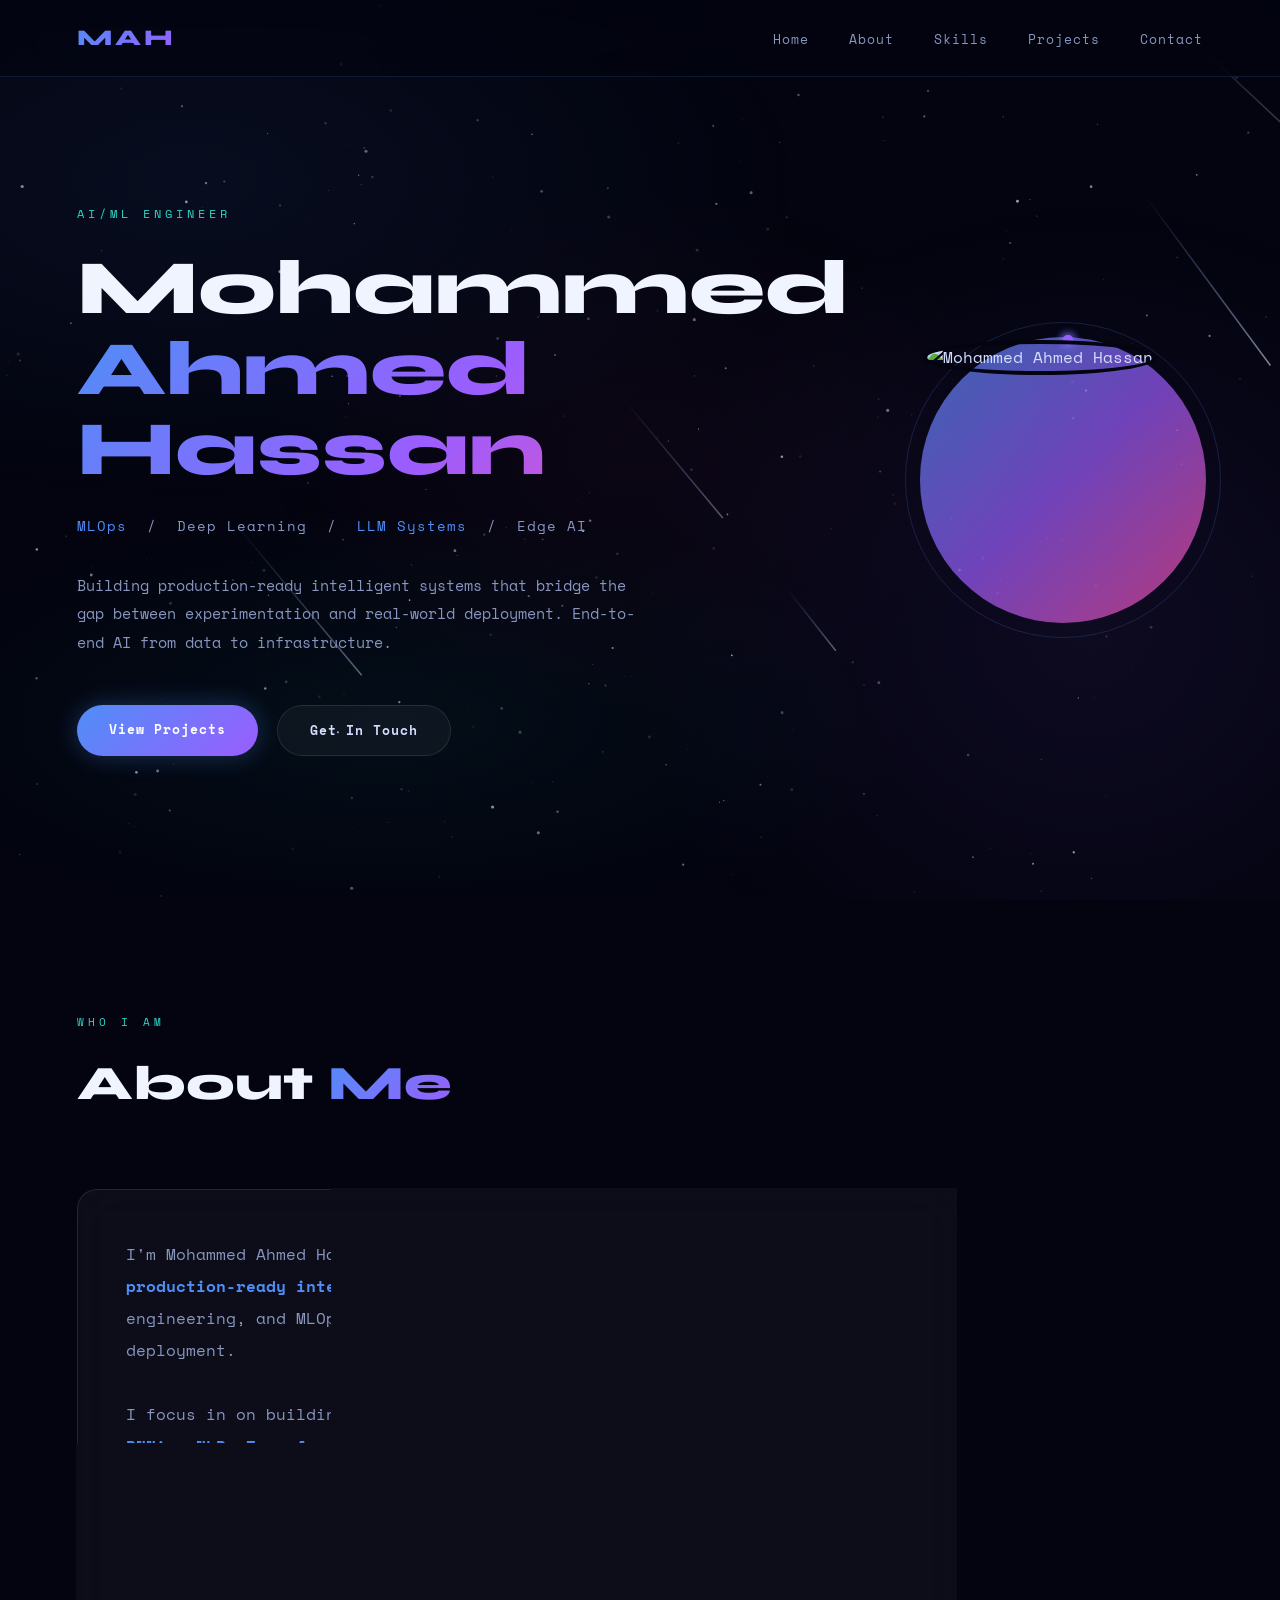
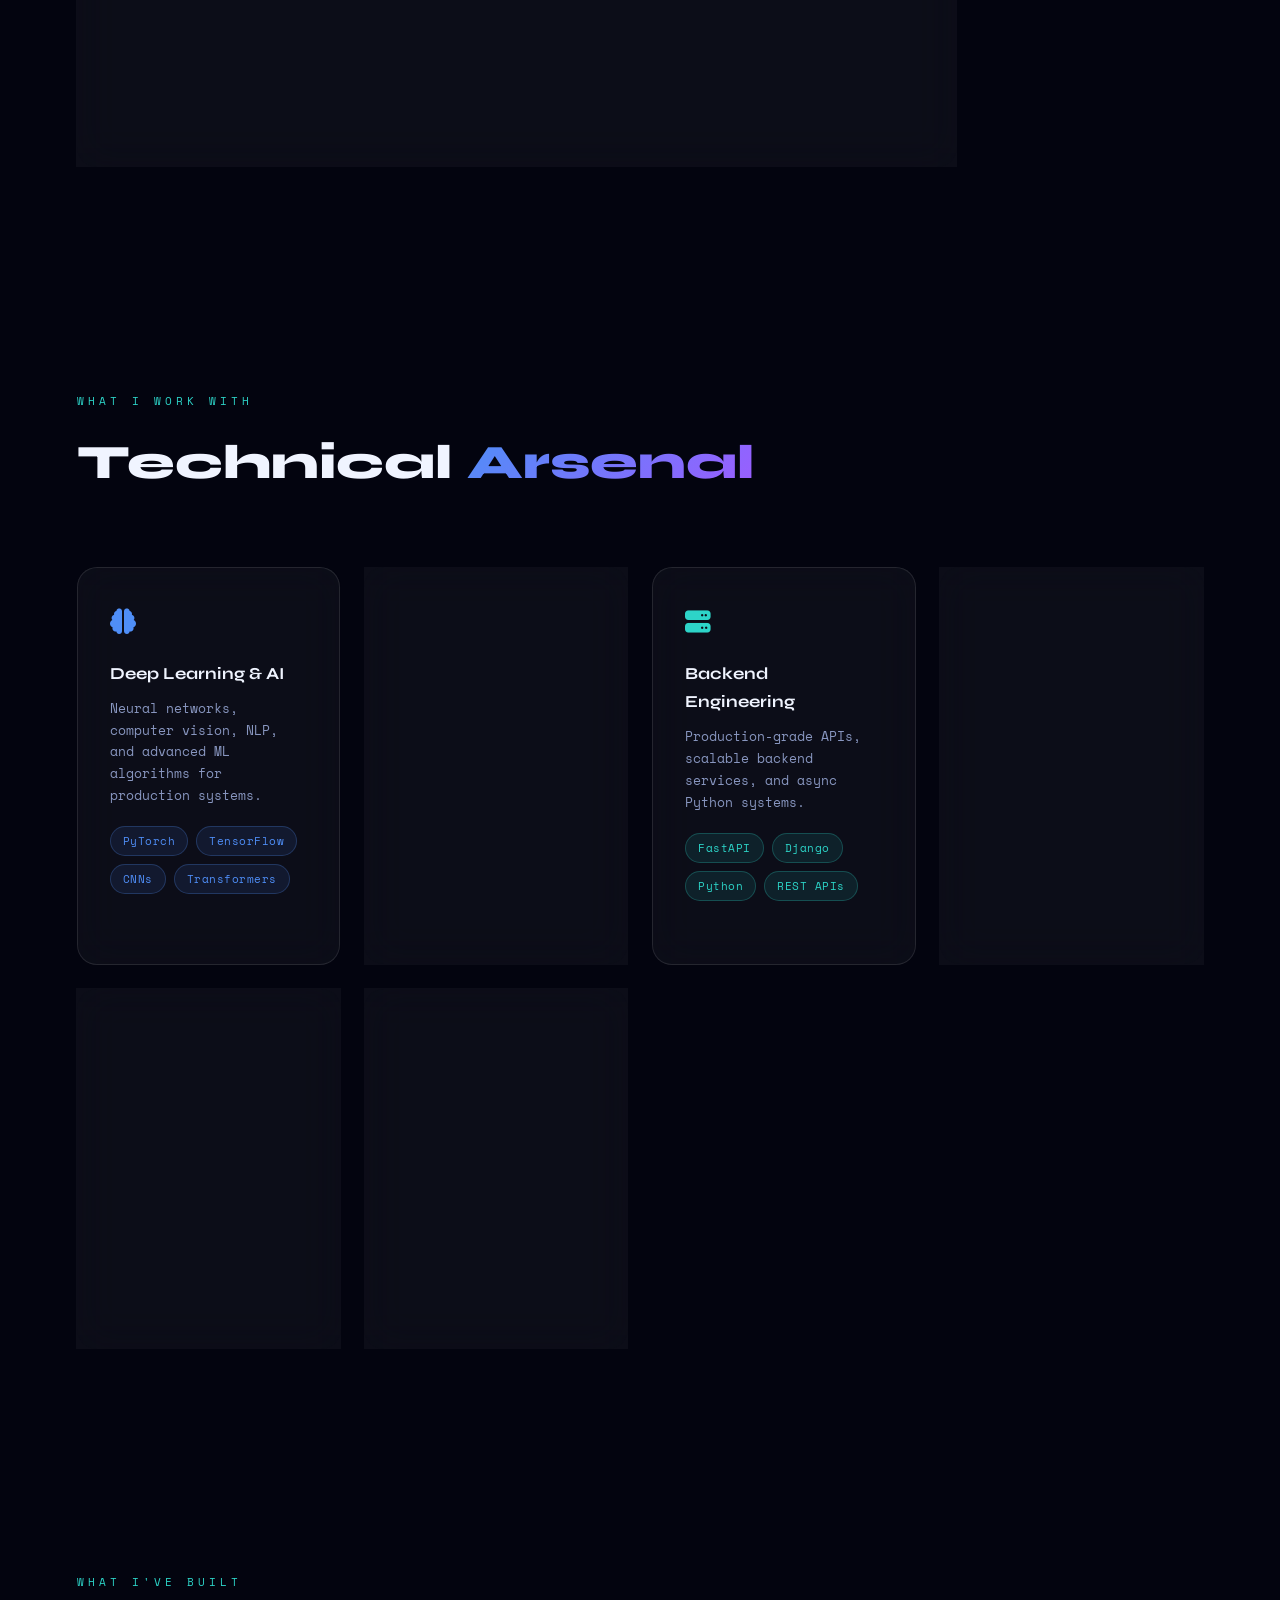
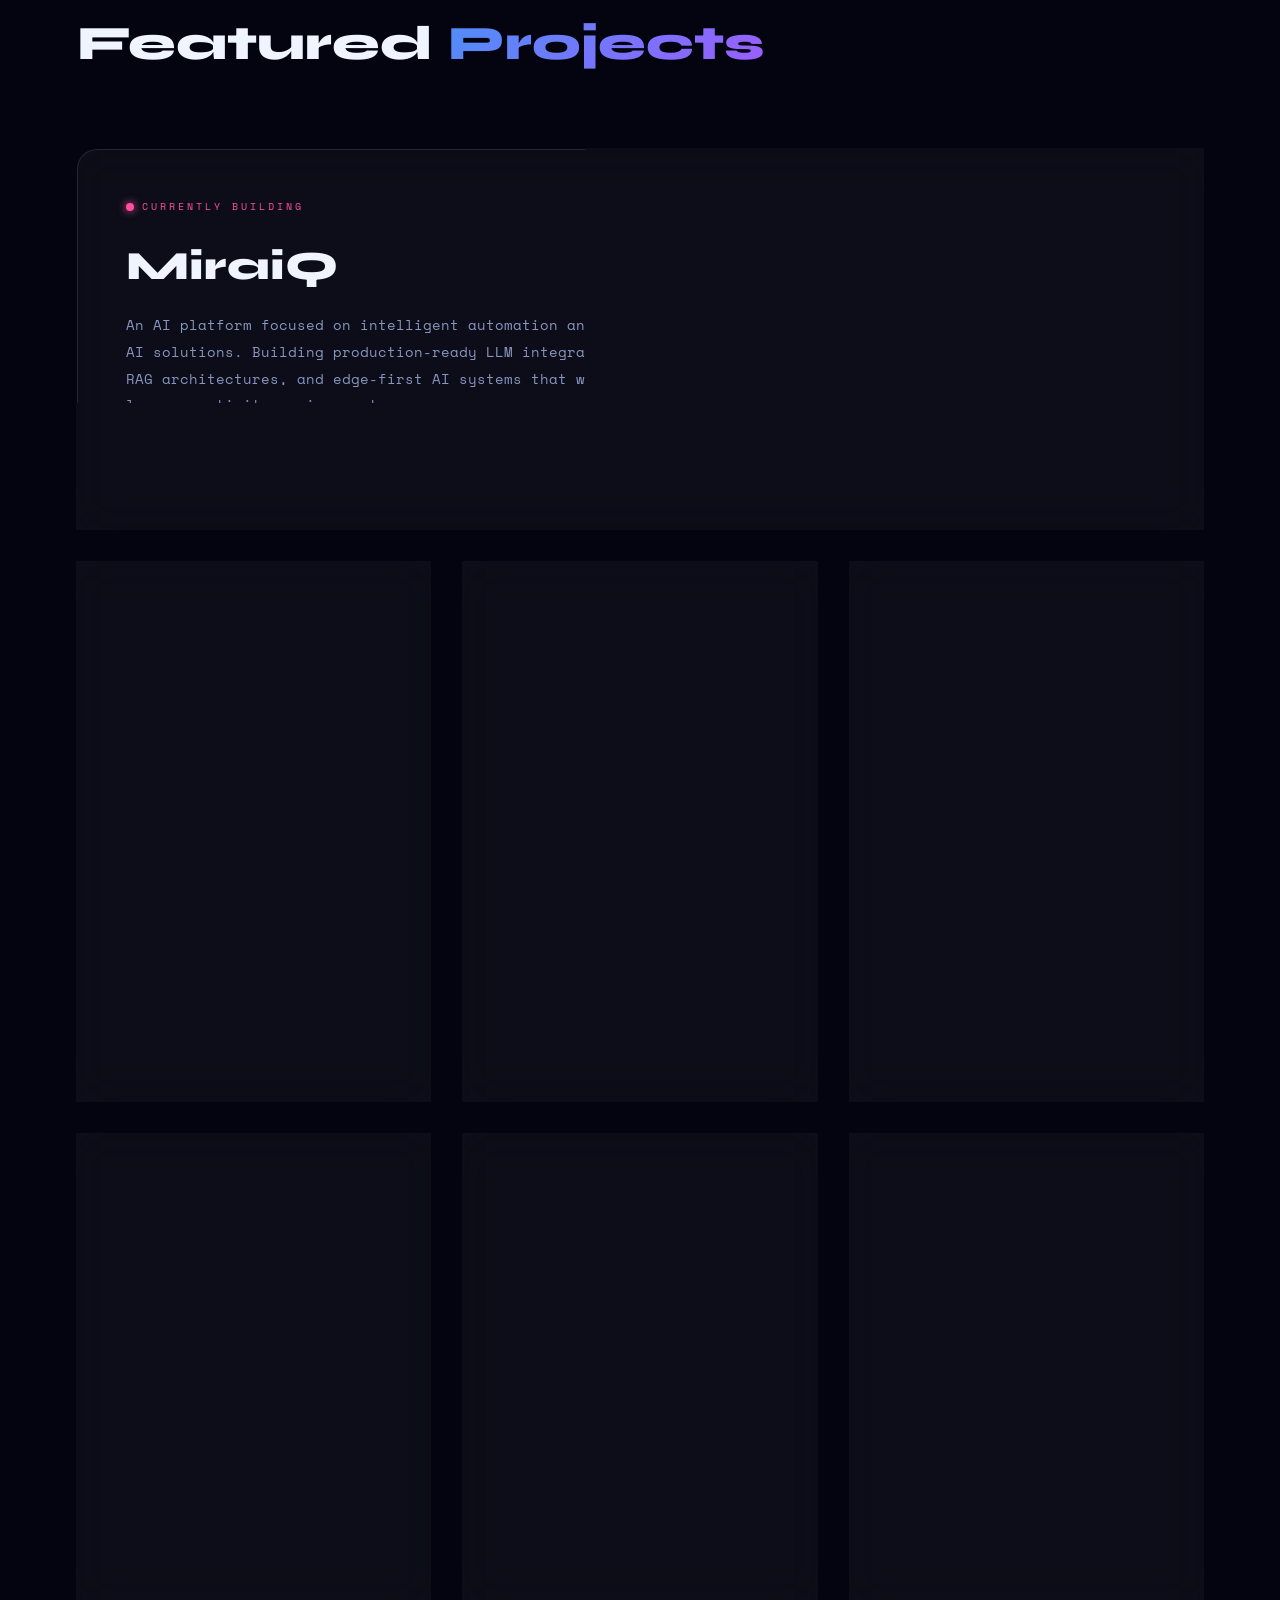
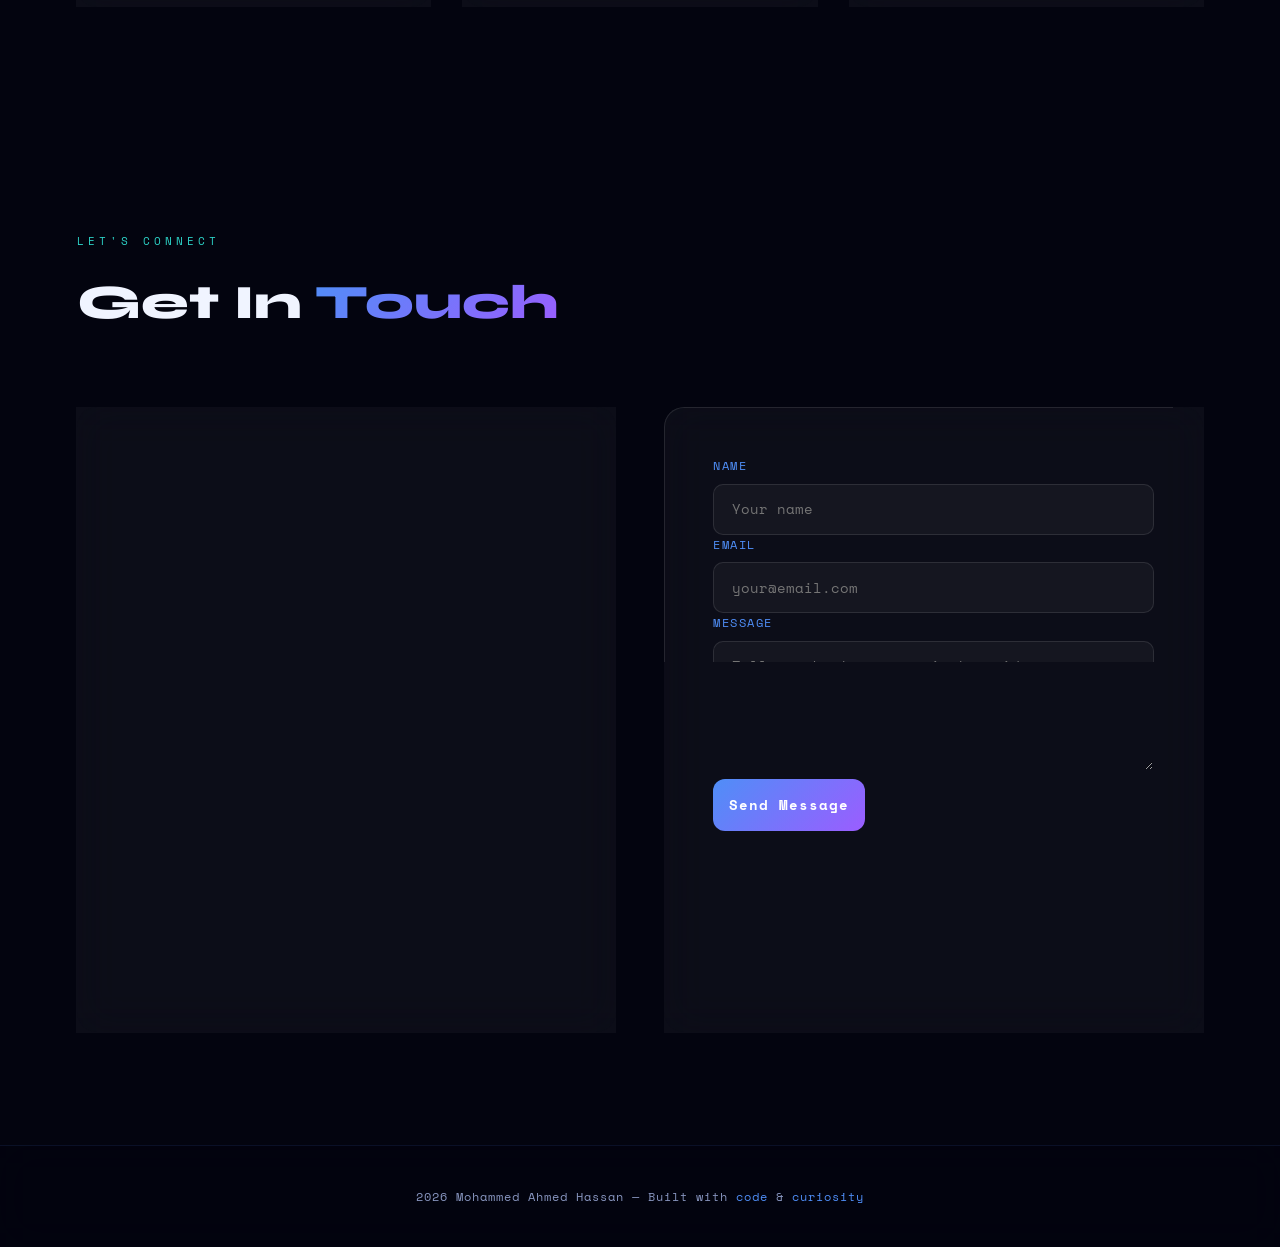
==== index.html @ 1f84372b "Update specialization description in index.html" ====
<!DOCTYPE html>
<html lang="en">
<head>
    <meta charset="UTF-8">
    <meta name="viewport" content="width=device-width, initial-scale=1.0">
    <title>Mohammed Ahmed Hassan | AI/ML Engineer</title>
    <link href="https://fonts.googleapis.com/css2?family=Syne:wght@400;600;700;800&family=Space+Mono:wght@400;700&display=swap" rel="stylesheet">
    <link rel="stylesheet" href="https://cdnjs.cloudflare.com/ajax/libs/font-awesome/6.5.1/css/all.min.css">
    <style>
        :root {
            --space-black: #03040f;
            --space-deep: #070b1a;
            --space-dark: #0c1228;
            --glass-bg: rgba(255, 255, 255, 0.04);
            --glass-border: rgba(255, 255, 255, 0.1);
            --glass-hover: rgba(255, 255, 255, 0.08);
            --nebula-blue: #4f8ef7;
            --nebula-purple: #9b5dff;
            --nebula-pink: #ff4fa3;
            --nebula-teal: #2dd4c8;
            --star-white: #e8f0ff;
            --text: #d4deff;
            --text-dim: #8896c0;
            --text-bright: #f0f4ff;
            --accent-glow: rgba(79, 142, 247, 0.3);
        }

        * { margin: 0; padding: 0; box-sizing: border-box; }

        html { scroll-behavior: smooth; }

        body {
            font-family: 'Space Mono', monospace;
            background: var(--space-black);
            color: var(--text);
            overflow-x: hidden;
            line-height: 1.7;
        }

        /* ---- CANVAS STARFIELD ---- */
        #starfield {
            position: fixed;
            top: 0; left: 0;
            width: 100%; height: 100%;
            z-index: 0;
            pointer-events: none;
        }

        /* ---- NEBULA BACKGROUND ---- */
        .nebula-layer {
            position: fixed;
            top: 0; left: 0;
            width: 100%; height: 100%;
            z-index: 0;
            pointer-events: none;
            background:
                radial-gradient(ellipse 80% 60% at 15% 20%, rgba(79, 142, 247, 0.07) 0%, transparent 60%),
                radial-gradient(ellipse 60% 80% at 85% 70%, rgba(155, 93, 255, 0.08) 0%, transparent 60%),
                radial-gradient(ellipse 50% 50% at 50% 50%, rgba(255, 79, 163, 0.04) 0%, transparent 60%),
                radial-gradient(ellipse 70% 40% at 30% 80%, rgba(45, 212, 200, 0.05) 0%, transparent 60%);
            animation: nebulaDrift 25s ease-in-out infinite alternate;
        }

        @keyframes nebulaDrift {
            0% { opacity: 0.7; transform: scale(1); }
            50% { opacity: 1; transform: scale(1.05); }
            100% { opacity: 0.8; transform: scale(1.02); }
        }

        /* ---- NAV ---- */
        nav {
            position: fixed;
            top: 0; width: 100%;
            padding: 1.2rem 6%;
            display: flex;
            justify-content: space-between;
            align-items: center;
            z-index: 1000;
            background: rgba(3, 4, 15, 0.6);
            backdrop-filter: blur(20px);
            -webkit-backdrop-filter: blur(20px);
            border-bottom: 1px solid rgba(79, 142, 247, 0.15);
        }

        .logo {
            font-family: 'Syne', sans-serif;
            font-size: 1.4rem;
            font-weight: 800;
            background: linear-gradient(135deg, var(--nebula-blue), var(--nebula-purple));
            -webkit-background-clip: text;
            -webkit-text-fill-color: transparent;
            background-clip: text;
            letter-spacing: 3px;
        }

        .nav-links { display: flex; gap: 2.5rem; list-style: none; }

        .nav-links a {
            color: var(--text-dim);
            text-decoration: none;
            font-size: 0.8rem;
            font-weight: 400;
            letter-spacing: 1px;
            transition: color 0.3s;
        }
        .nav-links a:hover { color: var(--nebula-blue); }

        /* ---- WRAPPER ---- */
        .content-wrapper { position: relative; z-index: 1; }

        /* ---- HERO ---- */
        .hero {
            min-height: 100vh;
            display: flex;
            align-items: center;
            padding: 120px 6% 60px;
        }

        .hero-inner {
            max-width: 1200px;
            width: 100%;
            display: flex;
            align-items: center;
            gap: 5rem;
            flex-wrap: wrap;
        }

        .hero-text { flex: 1; min-width: 300px; }

        .hero-label {
            font-size: 0.75rem;
            letter-spacing: 4px;
            color: var(--nebula-teal);
            text-transform: uppercase;
            margin-bottom: 1.5rem;
            opacity: 0;
            animation: fadeUp 0.8s 0.2s ease forwards;
        }

        .hero-name {
            font-family: 'Syne', sans-serif;
            font-size: clamp(2.8rem, 6vw, 5.5rem);
            font-weight: 800;
            line-height: 1.05;
            margin-bottom: 1.5rem;
            opacity: 0;
            animation: fadeUp 0.8s 0.4s ease forwards;
        }

        .hero-name .line1 { color: var(--text-bright); display: block; }
        .hero-name .line2 {
            background: linear-gradient(135deg, var(--nebula-blue), var(--nebula-purple), var(--nebula-pink));
            -webkit-background-clip: text;
            -webkit-text-fill-color: transparent;
            background-clip: text;
            display: block;
        }

        .hero-roles {
            font-size: 0.9rem;
            color: var(--text-dim);
            margin-bottom: 2rem;
            letter-spacing: 1px;
            opacity: 0;
            animation: fadeUp 0.8s 0.5s ease forwards;
        }
        .hero-roles span { color: var(--nebula-blue); }

        .hero-desc {
            font-size: 0.95rem;
            line-height: 1.9;
            color: var(--text-dim);
            max-width: 560px;
            margin-bottom: 3rem;
            opacity: 0;
            animation: fadeUp 0.8s 0.6s ease forwards;
        }

        .hero-btns {
            display: flex;
            gap: 1.2rem;
            flex-wrap: wrap;
            opacity: 0;
            animation: fadeUp 0.8s 0.7s ease forwards;
        }

        .btn {
            padding: 0.85rem 2rem;
            font-family: 'Space Mono', monospace;
            font-size: 0.8rem;
            font-weight: 700;
            letter-spacing: 1px;
            text-decoration: none;
            border: none;
            cursor: pointer;
            transition: all 0.3s;
            display: inline-block;
        }

        .btn-primary {
            background: linear-gradient(135deg, var(--nebula-blue), var(--nebula-purple));
            color: #fff;
            border-radius: 50px;
            box-shadow: 0 0 25px rgba(79, 142, 247, 0.3);
        }
        .btn-primary:hover {
            transform: translateY(-3px);
            box-shadow: 0 8px 35px rgba(79, 142, 247, 0.5);
        }

        .btn-ghost {
            background: var(--glass-bg);
            color: var(--text);
            border: 1px solid var(--glass-border);
            border-radius: 50px;
            backdrop-filter: blur(10px);
        }
        .btn-ghost:hover {
            background: var(--glass-hover);
            border-color: rgba(79, 142, 247, 0.4);
            transform: translateY(-3px);
        }

        /* Profile photo */
        .hero-photo-wrap {
            position: relative;
            width: 280px;
            height: 280px;
            flex-shrink: 0;
            opacity: 0;
            animation: fadeUp 0.8s 0.5s ease forwards;
        }

        .hero-photo-wrap::before {
            content: '';
            position: absolute;
            inset: -3px;
            border-radius: 50%;
            background: linear-gradient(135deg, var(--nebula-blue), var(--nebula-purple), var(--nebula-pink));
            animation: spinSlow 8s linear infinite;
            opacity: 0.7;
        }

        .hero-photo-wrap::after {
            content: '';
            position: absolute;
            inset: -18px;
            border-radius: 50%;
            border: 1px solid rgba(79, 142, 247, 0.2);
            animation: spinSlow 15s linear infinite reverse;
        }

        @keyframes spinSlow { to { transform: rotate(360deg); } }

        .hero-photo {
            width: 100%;
            height: 100%;
            object-fit: cover;
            border-radius: 50%;
            position: relative;
            z-index: 1;
            border: 4px solid var(--space-black);
        }

        .orbit-dot {
            position: absolute;
            width: 10px; height: 10px;
            border-radius: 50%;
            background: var(--nebula-blue);
            box-shadow: 0 0 10px var(--nebula-blue);
            top: -5px; left: 50%;
            transform-origin: 0 145px;
            animation: orbit 6s linear infinite;
        }
        .orbit-dot:nth-child(2) {
            background: var(--nebula-purple);
            box-shadow: 0 0 10px var(--nebula-purple);
            animation-delay: -3s;
        }
        @keyframes orbit { to { transform: rotate(360deg) translateX(-5px); } }

        @keyframes fadeUp {
            from { opacity: 0; transform: translateY(24px); }
            to { opacity: 1; transform: translateY(0); }
        }

        /* ---- SECTIONS ---- */
        section {
            padding: 7rem 6%;
            max-width: 1300px;
            margin: 0 auto;
        }

        .section-header { margin-bottom: 4rem; }

        .section-eyebrow {
            font-size: 0.7rem;
            letter-spacing: 4px;
            color: var(--nebula-teal);
            text-transform: uppercase;
            margin-bottom: 0.75rem;
            display: block;
        }

        .section-title {
            font-family: 'Syne', sans-serif;
            font-size: clamp(2rem, 4vw, 3rem);
            font-weight: 800;
            color: var(--text-bright);
        }

        .section-title span {
            background: linear-gradient(135deg, var(--nebula-blue), var(--nebula-purple));
            -webkit-background-clip: text;
            -webkit-text-fill-color: transparent;
            background-clip: text;
        }

        /* ---- GLASS CARD ---- */
        .glass {
            background: var(--glass-bg);
            border: 1px solid var(--glass-border);
            backdrop-filter: blur(20px);
            -webkit-backdrop-filter: blur(20px);
            border-radius: 20px;
            transition: all 0.35s ease;
        }

        .glass:hover {
            background: var(--glass-hover);
            border-color: rgba(79, 142, 247, 0.25);
            box-shadow: 0 8px 40px rgba(79, 142, 247, 0.1);
            transform: translateY(-4px);
        }

        /* ---- ABOUT ---- */
        #about .about-body {
            padding: 3rem;
            font-size: 1rem;
            line-height: 2;
            color: var(--text-dim);
            max-width: 880px;
        }

        .highlight { color: var(--nebula-blue); font-weight: 700; }
        .highlight-purple { color: var(--nebula-purple); font-weight: 700; }
        .highlight-teal { color: var(--nebula-teal); font-weight: 700; }

        /* ---- SKILLS ---- */
        .skills-grid {
            display: grid;
            grid-template-columns: repeat(auto-fit, minmax(240px, 1fr));
            gap: 1.5rem;
        }

        .skill-card {
            padding: 2rem;
        }

        .skill-icon {
            font-size: 1.6rem;
            margin-bottom: 1rem;
            display: block;
        }

        .skill-card h3 {
            font-family: 'Syne', sans-serif;
            font-size: 1.05rem;
            font-weight: 700;
            color: var(--text-bright);
            margin-bottom: 0.6rem;
        }

        .skill-card p {
            font-size: 0.8rem;
            color: var(--text-dim);
            margin-bottom: 1.2rem;
            line-height: 1.7;
        }

        .tags { display: flex; flex-wrap: wrap; gap: 0.5rem; }

        .tag {
            padding: 0.28rem 0.75rem;
            font-size: 0.7rem;
            border-radius: 50px;
            background: rgba(79, 142, 247, 0.1);
            border: 1px solid rgba(79, 142, 247, 0.25);
            color: var(--nebula-blue);
            letter-spacing: 0.5px;
        }

        .tag.purple {
            background: rgba(155, 93, 255, 0.1);
            border-color: rgba(155, 93, 255, 0.25);
            color: var(--nebula-purple);
        }

        .tag.teal {
            background: rgba(45, 212, 200, 0.1);
            border-color: rgba(45, 212, 200, 0.25);
            color: var(--nebula-teal);
        }

        .tag.pink {
            background: rgba(255, 79, 163, 0.1);
            border-color: rgba(255, 79, 163, 0.25);
            color: var(--nebula-pink);
        }

        /* ---- PROJECTS ---- */
        .projects-grid {
            display: grid;
            grid-template-columns: repeat(auto-fit, minmax(340px, 1fr));
            gap: 2rem;
        }

        .project-card {
            display: flex;
            flex-direction: column;
            overflow: hidden;
        }

        .project-top {
            padding: 2rem 2rem 1.5rem;
            flex: 1;
        }

        .project-badge {
            display: inline-block;
            font-size: 0.65rem;
            letter-spacing: 2px;
            text-transform: uppercase;
            padding: 0.3rem 0.9rem;
            border-radius: 50px;
            background: rgba(79, 142, 247, 0.1);
            border: 1px solid rgba(79, 142, 247, 0.2);
            color: var(--nebula-blue);
            margin-bottom: 1.2rem;
        }

        .project-badge.purple {
            background: rgba(155, 93, 255, 0.1);
            border-color: rgba(155, 93, 255, 0.2);
            color: var(--nebula-purple);
        }

        .project-badge.teal {
            background: rgba(45, 212, 200, 0.1);
            border-color: rgba(45, 212, 200, 0.2);
            color: var(--nebula-teal);
        }

        .project-badge.pink {
            background: rgba(255, 79, 163, 0.1);
            border-color: rgba(255, 79, 163, 0.2);
            color: var(--nebula-pink);
        }

        .project-card h3 {
            font-family: 'Syne', sans-serif;
            font-size: 1.35rem;
            font-weight: 700;
            color: var(--text-bright);
            margin-bottom: 0.8rem;
            line-height: 1.3;
        }

        .project-card p {
            font-size: 0.82rem;
            color: var(--text-dim);
            line-height: 1.8;
            margin-bottom: 1.5rem;
        }

        .project-bottom {
            padding: 1.5rem 2rem;
            border-top: 1px solid var(--glass-border);
            display: flex;
            gap: 0.8rem;
            flex-wrap: wrap;
        }

        .proj-link {
            padding: 0.5rem 1.2rem;
            font-family: 'Space Mono', monospace;
            font-size: 0.72rem;
            font-weight: 700;
            letter-spacing: 0.5px;
            text-decoration: none;
            border-radius: 50px;
            transition: all 0.3s;
            display: flex;
            align-items: center;
            gap: 0.4rem;
        }

        .proj-link.github {
            background: rgba(255,255,255,0.06);
            border: 1px solid rgba(255,255,255,0.12);
            color: var(--text);
        }
        .proj-link.github:hover {
            background: rgba(255,255,255,0.12);
            border-color: rgba(255,255,255,0.25);
        }

        .proj-link.demo {
            background: linear-gradient(135deg, var(--nebula-blue), var(--nebula-purple));
            color: #fff;
            border: none;
        }
        .proj-link.demo:hover {
            box-shadow: 0 4px 20px rgba(79, 142, 247, 0.4);
            transform: translateY(-2px);
        }

        /* Featured / current work card */
        .featured-card {
            grid-column: 1 / -1;
            display: grid;
            grid-template-columns: 1fr auto;
            gap: 3rem;
            align-items: center;
            padding: 3rem;
        }

        .featured-label {
            font-size: 0.65rem;
            letter-spacing: 3px;
            color: var(--nebula-pink);
            text-transform: uppercase;
            display: flex;
            align-items: center;
            gap: 0.5rem;
            margin-bottom: 1rem;
        }

        .pulse-dot {
            width: 8px; height: 8px;
            border-radius: 50%;
            background: var(--nebula-pink);
            box-shadow: 0 0 8px var(--nebula-pink);
            animation: pulseDot 2s ease-in-out infinite;
        }

        @keyframes pulseDot {
            0%, 100% { transform: scale(1); opacity: 1; }
            50% { transform: scale(1.5); opacity: 0.5; }
        }

        .featured-card h3 {
            font-family: 'Syne', sans-serif;
            font-size: 2.5rem;
            font-weight: 800;
            color: var(--text-bright);
            margin-bottom: 0.8rem;
        }

        .featured-card p {
            font-size: 0.9rem;
            color: var(--text-dim);
            line-height: 1.85;
            max-width: 600px;
            margin-bottom: 2rem;
        }

        .featured-links { display: flex; gap: 1rem; flex-wrap: wrap; }

        /* ---- CONTACT ---- */
        .contact-grid {
            display: grid;
            grid-template-columns: 1fr 1fr;
            gap: 3rem;
        }

        .contact-left { padding: 3rem; }

        .contact-left h3 {
            font-family: 'Syne', sans-serif;
            font-size: 1.8rem;
            font-weight: 700;
            color: var(--text-bright);
            margin-bottom: 1rem;
        }

        .contact-left p {
            font-size: 0.85rem;
            color: var(--text-dim);
            line-height: 1.85;
            margin-bottom: 2rem;
        }

        .contact-item {
            display: flex;
            align-items: center;
            gap: 1.2rem;
            margin-bottom: 1.5rem;
        }

        .contact-icon {
            width: 44px; height: 44px;
            border-radius: 12px;
            background: linear-gradient(135deg, rgba(79,142,247,0.2), rgba(155,93,255,0.2));
            border: 1px solid rgba(79,142,247,0.25);
            display: flex;
            align-items: center;
            justify-content: center;
            font-size: 1rem;
            color: var(--nebula-blue);
            flex-shrink: 0;
        }

        .contact-item .info p:first-child {
            font-size: 0.7rem;
            color: var(--text-dim);
            letter-spacing: 1px;
            margin-bottom: 0.15rem;
        }

        .contact-item .info a,
        .contact-item .info span {
            font-size: 0.85rem;
            color: var(--text);
            text-decoration: none;
        }

        .contact-item .info a:hover { color: var(--nebula-blue); }

        .socials {
            display: flex;
            gap: 0.75rem;
            margin-top: 2.5rem;
            flex-wrap: wrap;
        }

        .social-btn {
            width: 42px; height: 42px;
            border-radius: 12px;
            background: rgba(255,255,255,0.05);
            border: 1px solid rgba(255,255,255,0.1);
            display: flex;
            align-items: center;
            justify-content: center;
            color: var(--text-dim);
            text-decoration: none;
            font-size: 1rem;
            transition: all 0.3s;
        }

        .social-btn:hover {
            background: rgba(79,142,247,0.15);
            border-color: rgba(79,142,247,0.35);
            color: var(--nebula-blue);
            transform: translateY(-3px);
        }

        /* Contact form */
        .contact-form { padding: 3rem; display: flex; flex-direction: column; gap: 1.2rem; }

        .form-group { display: flex; flex-direction: column; gap: 0.5rem; }

        .form-group label {
            font-size: 0.72rem;
            letter-spacing: 1.5px;
            text-transform: uppercase;
            color: var(--nebula-blue);
        }

        .form-group input,
        .form-group textarea {
            background: rgba(255,255,255,0.04);
            border: 1px solid rgba(255,255,255,0.1);
            border-radius: 10px;
            padding: 0.9rem 1.1rem;
            color: var(--text);
            font-family: 'Space Mono', monospace;
            font-size: 0.85rem;
            transition: all 0.3s;
            resize: none;
        }

        .form-group input:focus,
        .form-group textarea:focus {
            outline: none;
            border-color: rgba(79, 142, 247, 0.5);
            background: rgba(79, 142, 247, 0.05);
            box-shadow: 0 0 20px rgba(79, 142, 247, 0.1);
        }

        .form-group textarea { min-height: 130px; resize: vertical; }

        .btn-submit {
            padding: 1rem;
            background: linear-gradient(135deg, var(--nebula-blue), var(--nebula-purple));
            color: #fff;
            border: none;
            border-radius: 12px;
            font-family: 'Space Mono', monospace;
            font-size: 0.85rem;
            font-weight: 700;
            letter-spacing: 1px;
            cursor: pointer;
            margin-top: 0.5rem;
            transition: all 0.3s;
        }

        .btn-submit:hover {
            box-shadow: 0 6px 30px rgba(79,142,247,0.4);
            transform: translateY(-2px);
        }

        /* ---- FOOTER ---- */
        footer {
            padding: 2.5rem 6%;
            text-align: center;
            border-top: 1px solid rgba(79,142,247,0.1);
            background: rgba(3, 4, 15, 0.7);
            backdrop-filter: blur(20px);
            position: relative;
            z-index: 1;
        }

        footer p {
            font-size: 0.78rem;
            color: var(--text-dim);
            letter-spacing: 1px;
        }

        footer span { color: var(--nebula-blue); }

        /* ---- RESPONSIVE ---- */
        @media (max-width: 900px) {
            .hero-inner { flex-direction: column-reverse; text-align: center; gap: 3rem; }
            .hero-desc { margin: 0 auto 3rem; }
            .hero-btns { justify-content: center; }
            .contact-grid { grid-template-columns: 1fr; }
            .featured-card { grid-template-columns: 1fr; gap: 2rem; }
            .nav-links { display: none; }
            .projects-grid { grid-template-columns: 1fr; }
        }

        /* ---- SCROLL REVEAL ---- */
        .reveal {
            opacity: 0;
            transform: translateY(30px);
            transition: opacity 0.7s ease, transform 0.7s ease;
        }
        .reveal.visible {
            opacity: 1;
            transform: translateY(0);
        }
    </style>
</head>
<body>
    <canvas id="starfield"></canvas>
    <div class="nebula-layer"></div>

    <div class="content-wrapper">
        <nav>
            <div class="logo">MAH</div>
            <ul class="nav-links">
                <li><a href="#home">Home</a></li>
                <li><a href="#about">About</a></li>
                <li><a href="#skills">Skills</a></li>
                <li><a href="#projects">Projects</a></li>
                <li><a href="#contact">Contact</a></li>
            </ul>
        </nav>

        <!-- HERO -->
        <section class="hero" id="home">
            <div class="hero-inner">
                <div class="hero-text">
                    <p class="hero-label">AI/ML Engineer</p>
                    <h1 class="hero-name">
                        <span class="line1">Mohammed</span>
                        <span class="line2">Ahmed Hassan</span>
                    </h1>
                    <p class="hero-roles">
                        <span>MLOps</span> &nbsp;/&nbsp; Deep Learning &nbsp;/&nbsp; <span>LLM Systems</span> &nbsp;/&nbsp; Edge AI
                    </p>
                    <p class="hero-desc">
                        Building production-ready intelligent systems that bridge the gap between experimentation and real-world deployment. End-to-end AI from data to infrastructure.
                    </p>
                    <div class="hero-btns">
                        <a href="#projects" class="btn btn-primary">View Projects</a>
                        <a href="#contact" class="btn btn-ghost">Get In Touch</a>
                    </div>
                </div>
                <div class="hero-photo-wrap">
                    <div class="orbit-dot"></div>
                    <div class="orbit-dot"></div>
                    <img src="profile-photo.jpeg" alt="Mohammed Ahmed Hassan" class="hero-photo" />
                </div>
            </div>
        </section>

        <!-- ABOUT -->
        <section id="about">
            <div class="section-header reveal">
                <span class="section-eyebrow">Who I am</span>
                <h2 class="section-title">About <span>Me</span></h2>
            </div>
            <div class="glass about-body reveal">
                I'm Mohammed Ahmed Hassan, an AI/ML Engineer with a focus on building
                <span class="highlight">production-ready intelligent systems</span>. My work blends deep learning,
                backend engineering, and MLOps — taking ideas from research all the way to real-world deployment.
                <br><br>
                I focus in on building applied deep learning systems, especially around <span class="highlight"> CNN's, RNN's, NLP, Transformers, LLM-powered applications</span>,
                <span class="highlight-purple">Retrieval-Augmented Generation (RAG)</span>, and
                <span class="highlight-teal">AI agents</span>, along with
                <span class="highlight">edge and offline-first AI</span> solutions designed for environments
                with limited connectivity. My systems span medical AI, autonomous data analysis, and cybersecurity.
                <br><br>
                My approach is systems-oriented. I don't just train models — I build complete AI products across
                data pipelines, model training, inference optimization, and infrastructure. Currently building
                <span class="highlight-purple">MiraiQ</span>, a startup focused on intelligent automation and edge AI.
            </div>
        </section>

        <!-- SKILLS -->
        <section id="skills">
            <div class="section-header reveal">
                <span class="section-eyebrow">What I work with</span>
                <h2 class="section-title">Technical <span>Arsenal</span></h2>
            </div>
            <div class="skills-grid">
                <div class="glass skill-card reveal">
                    <span class="skill-icon" style="color: var(--nebula-blue)"><i class="fas fa-brain"></i></span>
                    <h3>Deep Learning & AI</h3>
                    <p>Neural networks, computer vision, NLP, and advanced ML algorithms for production systems.</p>
                    <div class="tags">
                        <span class="tag">PyTorch</span>
                        <span class="tag">TensorFlow</span>
                        <span class="tag">CNNs</span>
                        <span class="tag">Transformers</span>
                    </div>
                </div>
                <div class="glass skill-card reveal">
                    <span class="skill-icon" style="color: var(--nebula-purple)"><i class="fas fa-robot"></i></span>
                    <h3>LLM & RAG Systems</h3>
                    <p>Intelligent agents, retrieval-augmented pipelines, and tool-using language model applications.</p>
                    <div class="tags">
                        <span class="tag purple">LangChain</span>
                        <span class="tag purple">LangGraph</span>
                        <span class="tag purple">LlamaIndex</span>
                        <span class="tag purple">Vector DBs</span>
                    </div>
                </div>
                <div class="glass skill-card reveal">
                    <span class="skill-icon" style="color: var(--nebula-teal)"><i class="fas fa-server"></i></span>
                    <h3>Backend Engineering</h3>
                    <p>Production-grade APIs, scalable backend services, and async Python systems.</p>
                    <div class="tags">
                        <span class="tag teal">FastAPI</span>
                        <span class="tag teal">Django</span>
                        <span class="tag teal">Python</span>
                        <span class="tag teal">REST APIs</span>
                    </div>
                </div>
                <div class="glass skill-card reveal">
                    <span class="skill-icon" style="color: var(--nebula-pink)"><i class="fas fa-rocket"></i></span>
                    <h3>MLOps & Deployment</h3>
                    <p>Model deployment, monitoring pipelines, CI/CD, and cloud infrastructure management.</p>
                    <div class="tags">
                        <span class="tag pink">Docker</span>
                        <span class="tag pink">MLflow</span>
                        <span class="tag pink">CI/CD</span>
                        <span class="tag pink">Cloud Deploy</span>
                    </div>
                </div>
                <div class="glass skill-card reveal">
                    <span class="skill-icon" style="color: var(--nebula-blue)"><i class="fas fa-chart-bar"></i></span>
                    <h3>Data Science</h3>
                    <p>End-to-end data analysis, visualization, feature engineering, and statistical modeling.</p>
                    <div class="tags">
                        <span class="tag">Pandas</span>
                        <span class="tag">NumPy</span>
                        <span class="tag">Scikit-learn</span>
                        <span class="tag">EDA</span>
                    </div>
                </div>
                <div class="glass skill-card reveal">
                    <span class="skill-icon" style="color: var(--nebula-teal)"><i class="fas fa-desktop"></i></span>
                    <h3>Frontend & UI</h3>
                    <p>Building interactive interfaces for AI applications and intelligent web experiences.</p>
                    <div class="tags">
                        <span class="tag teal">React</span>
                        <span class="tag teal">Streamlit</span>
                        <span class="tag teal">Gradio</span>
                        <span class="tag teal">HTML/CSS</span>
                    </div>
                </div>
            </div>
        </section>

        <!-- PROJECTS -->
        <section id="projects">
            <div class="section-header reveal">
                <span class="section-eyebrow">What I've built</span>
                <h2 class="section-title">Featured <span>Projects</span></h2>
            </div>
            <div class="projects-grid">

                <!-- MiraiQ Featured -->
                <div class="glass featured-card reveal">
                    <div>
                        <div class="featured-label">
                            <div class="pulse-dot"></div>
                            Currently Building
                        </div>
                        <h3>MiraiQ</h3>
                        <p>An AI platform focused on intelligent automation and edge AI solutions. Building production-ready LLM integration, RAG architectures, and edge-first AI systems that work in low-connectivity environments.</p>
                        <div class="tags" style="margin-bottom: 0;">
                            <span class="tag pink">LLMs</span>
                            <span class="tag pink">Edge AI</span>
                            <span class="tag pink">RAG</span>
                            <span class="tag pink">AI Agents</span>
                            <span class="tag pink">MLOps</span>
                        </div>
                    </div>
                    <div style="text-align: right; padding: 1rem 0;">
                        <div style="font-size: 4rem; opacity: 0.15; font-family: 'Syne', sans-serif; font-weight: 800; color: var(--nebula-pink); white-space: nowrap;">COMING<br>SOON</div>
                    </div>
                </div>

                <!-- NOVAR -->
                <div class="glass project-card reveal">
                    <div class="project-top">
                        <span class="project-badge purple">RAG System / NLP</span>
                        <h3>Novar</h3>
                        <p>A lightweight RAG application inspired by NotebookLM. Users upload documents (PDF, EPUB, TXT, DOCX), and the system retrieves semantically relevant chunks to generate grounded, source-traceable answers. Features streaming SSE responses and session-based document management.</p>
                        <div class="tags">
                            <span class="tag purple">FastAPI</span>
                            <span class="tag purple">LangChain</span>
                            <span class="tag purple">ChromaDB</span>
                            <span class="tag purple">Gemini</span>
                            <span class="tag purple">React</span>
                            <span class="tag purple">Vite</span>
                        </div>
                    </div>
                    <div class="project-bottom">
                        <a href="https://github.com/MohammedAH10/Novar-Network-of-Vecrtorized-Archive-Retrieval" target="_blank" class="proj-link github"><i class="fab fa-github"></i> GitHub</a>
                        <a href="https://novar-ui.onrender.com" target="_blank" class="proj-link demo"><i class="fas fa-external-link-alt"></i> Live Demo</a>
                    </div>
                </div>

                <!-- Brain MRI -->
                <div class="glass project-card reveal">
                    <div class="project-top">
                        <span class="project-badge">Medical AI / Deep Learning</span>
                        <h3>Brain MRI Analysis</h3>
                        <p>AI-powered brain MRI analysis system for automated detection and classification of brain abnormalities using deep learning and computer vision techniques.</p>
                        <div class="tags">
                            <span class="tag">TensorFlow</span>
                            <span class="tag">CNNs</span>
                            <span class="tag">MONAI</span>
                            <span class="tag">Flask</span>
                            <span class="tag">OpenCV</span>
                        </div>
                    </div>
                    <div class="project-bottom">
                        <a href="https://github.com/MohammedAH10/MyFinalYearProject" target="_blank" class="proj-link github"><i class="fab fa-github"></i> GitHub</a>
                        <a href="https://huggingface.co/spaces/MohammedAH/Brain-MRI-Analysis" target="_blank" class="proj-link demo"><i class="fas fa-external-link-alt"></i> Live Demo</a>
                    </div>
                </div>

                <!-- Breast Cancer -->
                <div class="glass project-card reveal">
                    <div class="project-top">
                        <span class="project-badge teal">Healthcare ML / Classification</span>
                        <h3>Breast Cancer Prognosis</h3>
                        <p>Multimodal ML system for breast cancer prognosis combining CNNs for pathology image classification with a DNN using Cox proportional hazards loss for survival prediction.</p>
                        <div class="tags">
                            <span class="tag teal">ResNet50</span>
                            <span class="tag teal">TensorFlow</span>
                            <span class="tag teal">Scikit-learn</span>
                            <span class="tag teal">Keras</span>
                        </div>
                    </div>
                    <div class="project-bottom">
                        <a href="https://github.com/MohammedAH10/BreastCancerPrognosis" target="_blank" class="proj-link github"><i class="fab fa-github"></i> GitHub</a>
                        <a href="https://breastcancerprognosis-1.onrender.com" target="_blank" class="proj-link demo"><i class="fas fa-external-link-alt"></i> Live Demo</a>
                    </div>
                </div>

                <!-- EDA Agent -->
                <div class="glass project-card reveal">
                    <div class="project-top">
                        <span class="project-badge purple">AI Agents / Data Science</span>
                        <h3>EDA Agent</h3>
                        <p>Autonomous AI agent for exploratory data analysis. Automates insight generation, visualization, and model selection for tabular datasets using LLM-guided decision making.</p>
                        <div class="tags">
                            <span class="tag purple">FastAPI</span>
                            <span class="tag purple">Mistral</span>
                            <span class="tag purple">Groq</span>
                            <span class="tag purple">XGBoost</span>
                            <span class="tag purple">Docker</span>
                        </div>
                    </div>
                    <div class="project-bottom">
                        <a href="https://github.com/MohammedAH10/ExploratoryDataAnalysis-Agent" target="_blank" class="proj-link github"><i class="fab fa-github"></i> GitHub</a>
                        <a href="https://exploratorydataanalysis-agent.onrender.com" target="_blank" class="proj-link demo"><i class="fas fa-external-link-alt"></i> Live Demo</a>
                    </div>
                </div>

                <!-- IoT Intrusion -->
                <div class="glass project-card reveal">
                    <div class="project-top">
                        <span class="project-badge teal">Federated Learning / Security</span>
                        <h3>IoT Intrusion Detection</h3>
                        <p>Federated Learning system for anomaly detection in IoT environments. Detects and classifies 14 types of cyber attacks on IoT networks without centralizing raw data.</p>
                        <div class="tags">
                            <span class="tag teal">TensorFlow</span>
                            <span class="tag teal">Federated Learning</span>
                            <span class="tag teal">Streamlit</span>
                            <span class="tag teal">Scikit-learn</span>
                        </div>
                    </div>
                    <div class="project-bottom">
                        <a href="https://huggingface.co/spaces/MohammedAH/Intrusion-Detection/tree/main" target="_blank" class="proj-link github"><i class="fab fa-github"></i> GitHub</a>
                        <a href="https://huggingface.co/spaces/MohammedAH/Intrusion-Detection" target="_blank" class="proj-link demo"><i class="fas fa-external-link-alt"></i> Live Demo</a>
                    </div>
                </div>

                <!-- Pose Estimation -->
                <div class="glass project-card reveal">
                    <div class="project-top">
                        <span class="project-badge">Computer Vision / Real-time AI</span>
                        <h3>Pose Estimation & Object Detection</h3>
                        <p>Real-time pose estimation and multi-object detection system using YOLOv8, enabling accurate human pose tracking directly in the browser via Transformers.js.</p>
                        <div class="tags">
                            <span class="tag">YOLO</span>
                            <span class="tag">OpenCV</span>
                            <span class="tag">Transformers.js</span>
                            <span class="tag">HTML/CSS</span>
                        </div>
                    </div>
                    <div class="project-bottom">
                        <a href="https://huggingface.co/spaces/MohammedAH/Yolov-26/tree/main" target="_blank" class="proj-link github"><i class="fab fa-github"></i> GitHub</a>
                        <a href="https://huggingface.co/spaces/MohammedAH/Yolov-26" target="_blank" class="proj-link demo"><i class="fas fa-external-link-alt"></i> Live Demo</a>
                    </div>
                </div>

            </div>
        </section>

        <!-- CONTACT -->
        <section id="contact">
            <div class="section-header reveal">
                <span class="section-eyebrow">Let's connect</span>
                <h2 class="section-title">Get In <span>Touch</span></h2>
            </div>
            <div class="contact-grid">
                <div class="glass contact-left reveal">
                    <h3>Let's build something together</h3>
                    <p>I'm open to discussing AI/ML projects, collaborations, research opportunities, or just talking about intelligent systems. Feel free to reach out through any channel.</p>

                    <div class="contact-item">
                        <div class="contact-icon"><i class="fas fa-envelope"></i></div>
                        <div class="info">
                            <p>Email</p>
                            <a href="mailto:kaninpino1000@gmail.com">kaninpino1000@gmail.com</a>
                        </div>
                    </div>
                    <div class="contact-item">
                        <div class="contact-icon"><i class="fab fa-whatsapp"></i></div>
                        <div class="info">
                            <p>WhatsApp</p>
                            <a href="https://wa.me/2349056807640" target="_blank">+234-9056807640</a>
                        </div>
                    </div>
                    <div class="contact-item">
                        <div class="contact-icon"><i class="fas fa-map-marker-alt"></i></div>
                        <div class="info">
                            <p>Location</p>
                            <span>Gombe, Nigeria</span>
                        </div>
                    </div>

                    <div class="socials">
                        <a href="https://linkedin.com/in/mohammed-ahmed-hassan" target="_blank" class="social-btn" title="LinkedIn"><i class="fab fa-linkedin-in"></i></a>
                        <a href="https://github.com/MohammedAH10" target="_blank" class="social-btn" title="GitHub"><i class="fab fa-github"></i></a>
                        <a href="https://x.com/MohammedAH70" target="_blank" class="social-btn" title="X (Twitter)"><i class="fab fa-x-twitter"></i></a>
                        <a href="https://www.instagram.com/moh_amir10" target="_blank" class="social-btn" title="Instagram"><i class="fab fa-instagram"></i></a>
                    </div>
                </div>

                <div class="glass contact-form reveal">
                    <form action="https://formspree.io/f/YOUR_FORM_ID" method="POST">
                        <div class="form-group">
                            <label for="name">Name</label>
                            <input type="text" id="name" name="name" placeholder="Your name" required>
                        </div>
                        <div class="form-group">
                            <label for="email">Email</label>
                            <input type="email" id="email" name="email" placeholder="your@email.com" required>
                        </div>
                        <div class="form-group">
                            <label for="message">Message</label>
                            <textarea id="message" name="message" placeholder="Tell me about your project or idea..." required></textarea>
                        </div>
                        <button type="submit" class="btn-submit">Send Message</button>
                    </form>
                </div>
            </div>
        </section>

        <footer>
            <p>2026 Mohammed Ahmed Hassan &mdash; Built with <span>code</span> & <span>curiosity</span></p>
        </footer>
    </div>

    <script>
        // ---- STARFIELD + SHOOTING STARS ----
        const canvas = document.getElementById('starfield');
        const ctx = canvas.getContext('2d');

        function resize() {
            canvas.width = window.innerWidth;
            canvas.height = window.innerHeight;
        }
        resize();
        window.addEventListener('resize', resize);

        // Static stars
        const STAR_COUNT = 320;
        const stars = [];
        for (let i = 0; i < STAR_COUNT; i++) {
            stars.push({
                x: Math.random(),
                y: Math.random(),
                r: Math.random() * 1.4 + 0.2,
                alpha: Math.random() * 0.6 + 0.2,
                twinkleSpeed: Math.random() * 0.015 + 0.003,
                twinklePhase: Math.random() * Math.PI * 2
            });
        }

        // Shooting stars
        class ShootingStar {
            constructor() { this.reset(); }
            reset() {
                this.x = Math.random() * canvas.width;
                this.y = Math.random() * canvas.height * 0.4;
                this.len = Math.random() * 180 + 80;
                this.speed = Math.random() * 6 + 4;
                this.angle = Math.PI / 4 + (Math.random() - 0.5) * 0.3;
                this.opacity = 0;
                this.phase = 'fade-in';
                this.delay = Math.random() * 800;
                this.active = false;
                this._timer = 0;
            }
            update(dt) {
                if (!this.active) {
                    this._timer += dt;
                    if (this._timer > this.delay) { this.active = true; this._timer = 0; }
                    return;
                }
                this.x += Math.cos(this.angle) * this.speed;
                this.y += Math.sin(this.angle) * this.speed;
                if (this.phase === 'fade-in') {
                    this.opacity += 0.04;
                    if (this.opacity >= 1) this.phase = 'full';
                } else if (this.phase === 'full') {
                    this._timer += dt;
                    if (this._timer > 80) this.phase = 'fade-out';
                } else {
                    this.opacity -= 0.025;
                    if (this.opacity <= 0) this.reset();
                }
            }
            draw(ctx) {
                if (!this.active || this.opacity <= 0) return;
                const grad = ctx.createLinearGradient(
                    this.x, this.y,
                    this.x - Math.cos(this.angle) * this.len,
                    this.y - Math.sin(this.angle) * this.len
                );
                grad.addColorStop(0, `rgba(220, 235, 255, ${this.opacity})`);
                grad.addColorStop(1, 'rgba(120, 160, 255, 0)');
                ctx.beginPath();
                ctx.moveTo(this.x, this.y);
                ctx.lineTo(
                    this.x - Math.cos(this.angle) * this.len,
                    this.y - Math.sin(this.angle) * this.len
                );
                ctx.strokeStyle = grad;
                ctx.lineWidth = 1.5;
                ctx.stroke();
            }
        }

        const shooters = Array.from({ length: 6 }, () => new ShootingStar());

        let last = performance.now();
        function tick(now) {
            const dt = now - last; last = now;
            ctx.clearRect(0, 0, canvas.width, canvas.height);

            // Draw static stars
            const t = now * 0.001;
            stars.forEach(s => {
                const alpha = s.alpha * (0.6 + 0.4 * Math.sin(t * s.twinkleSpeed * 30 + s.twinklePhase));
                ctx.beginPath();
                ctx.arc(s.x * canvas.width, s.y * canvas.height, s.r, 0, Math.PI * 2);
                ctx.fillStyle = `rgba(210, 225, 255, ${alpha})`;
                ctx.fill();
            });

            // Draw shooting stars
            shooters.forEach(s => { s.update(dt); s.draw(ctx); });

            // Spawn new shooting stars
            shooters.forEach(s => {
                if (s.active && s.opacity <= 0 && Math.random() < 0.003) s.reset();
            });

            requestAnimationFrame(tick);
        }
        requestAnimationFrame(tick);

        // ---- SCROLL REVEAL ----
        const reveals = document.querySelectorAll('.reveal');
        const observer = new IntersectionObserver(entries => {
            entries.forEach(e => {
                if (e.isIntersecting) {
                    e.target.classList.add('visible');
                    observer.unobserve(e.target);
                }
            });
        }, { threshold: 0.12 });
        reveals.forEach(el => observer.observe(el));

        // ---- SMOOTH SCROLL ----
        document.querySelectorAll('a[href^="#"]').forEach(a => {
            a.addEventListener('click', e => {
                e.preventDefault();
                const t = document.querySelector(a.getAttribute('href'));
                if (t) t.scrollIntoView({ behavior: 'smooth', block: 'start' });
            });
        });
    </script>
</body>
</html>
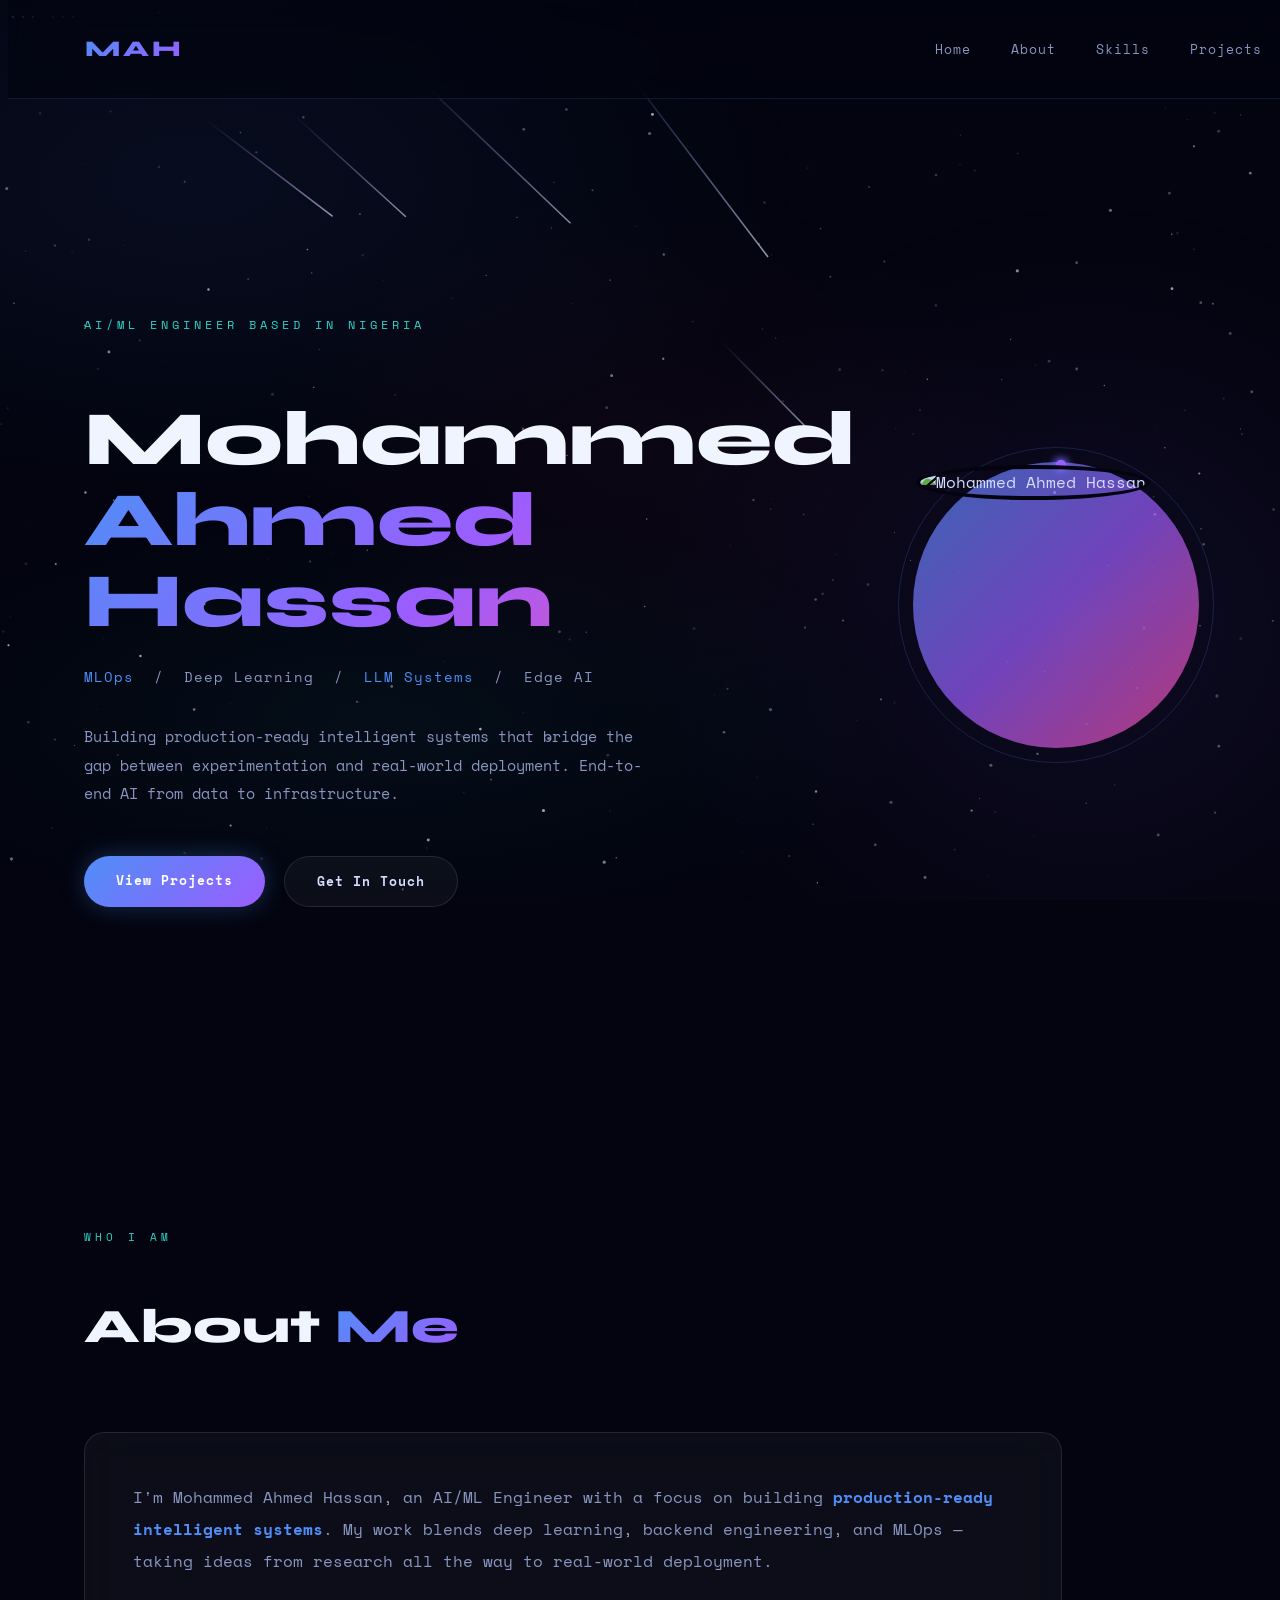
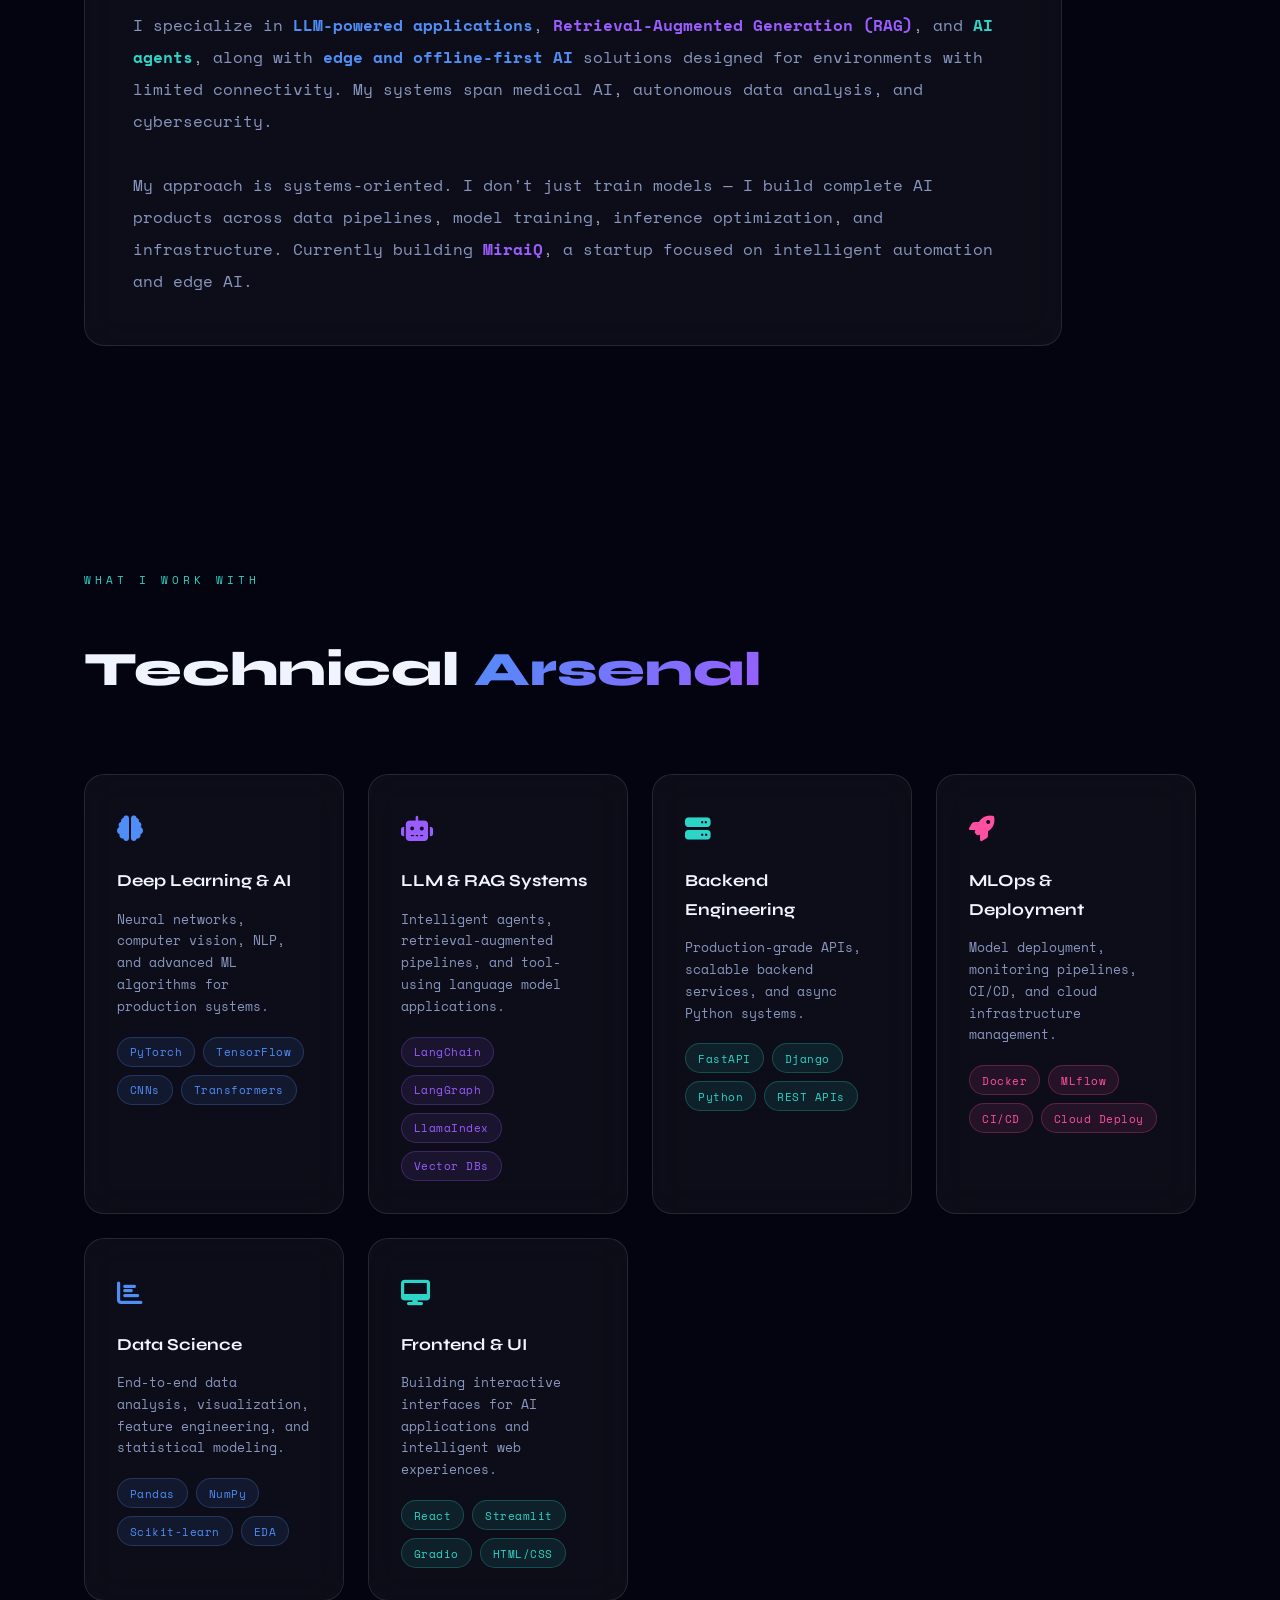
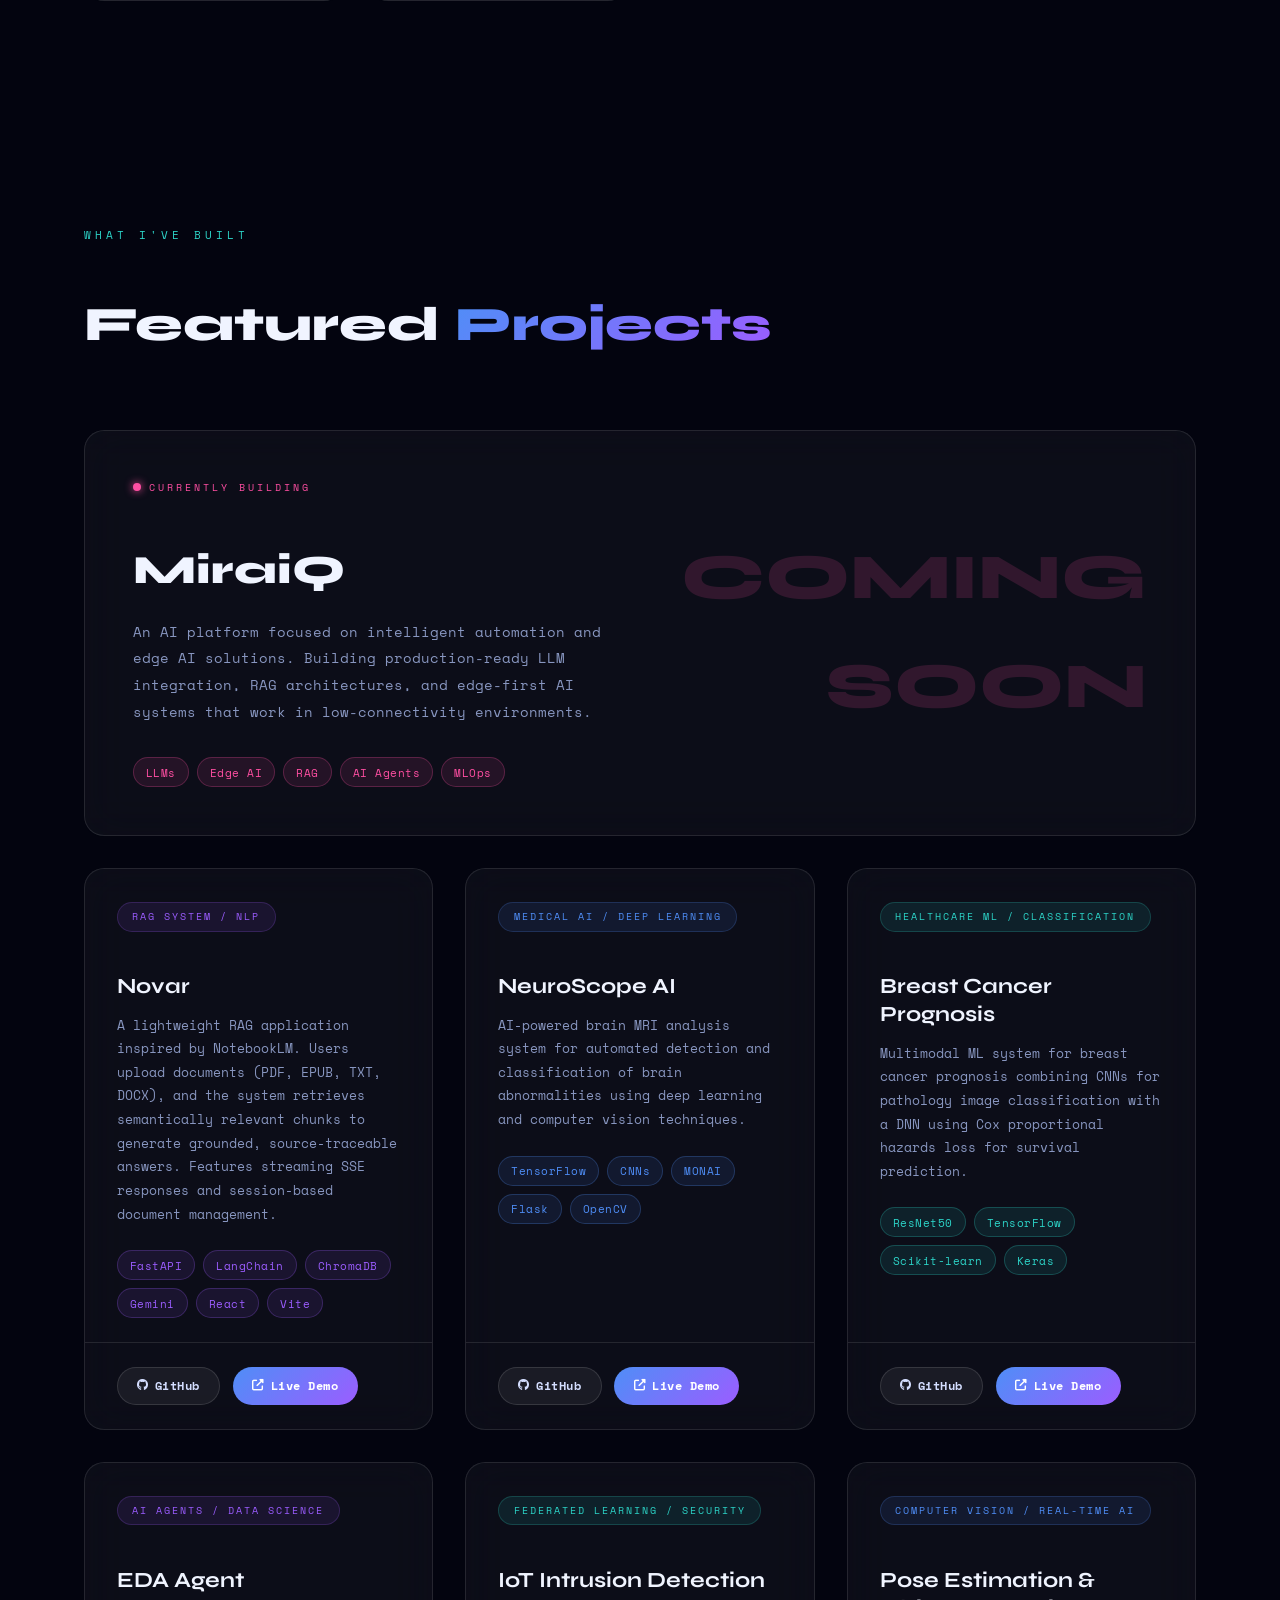
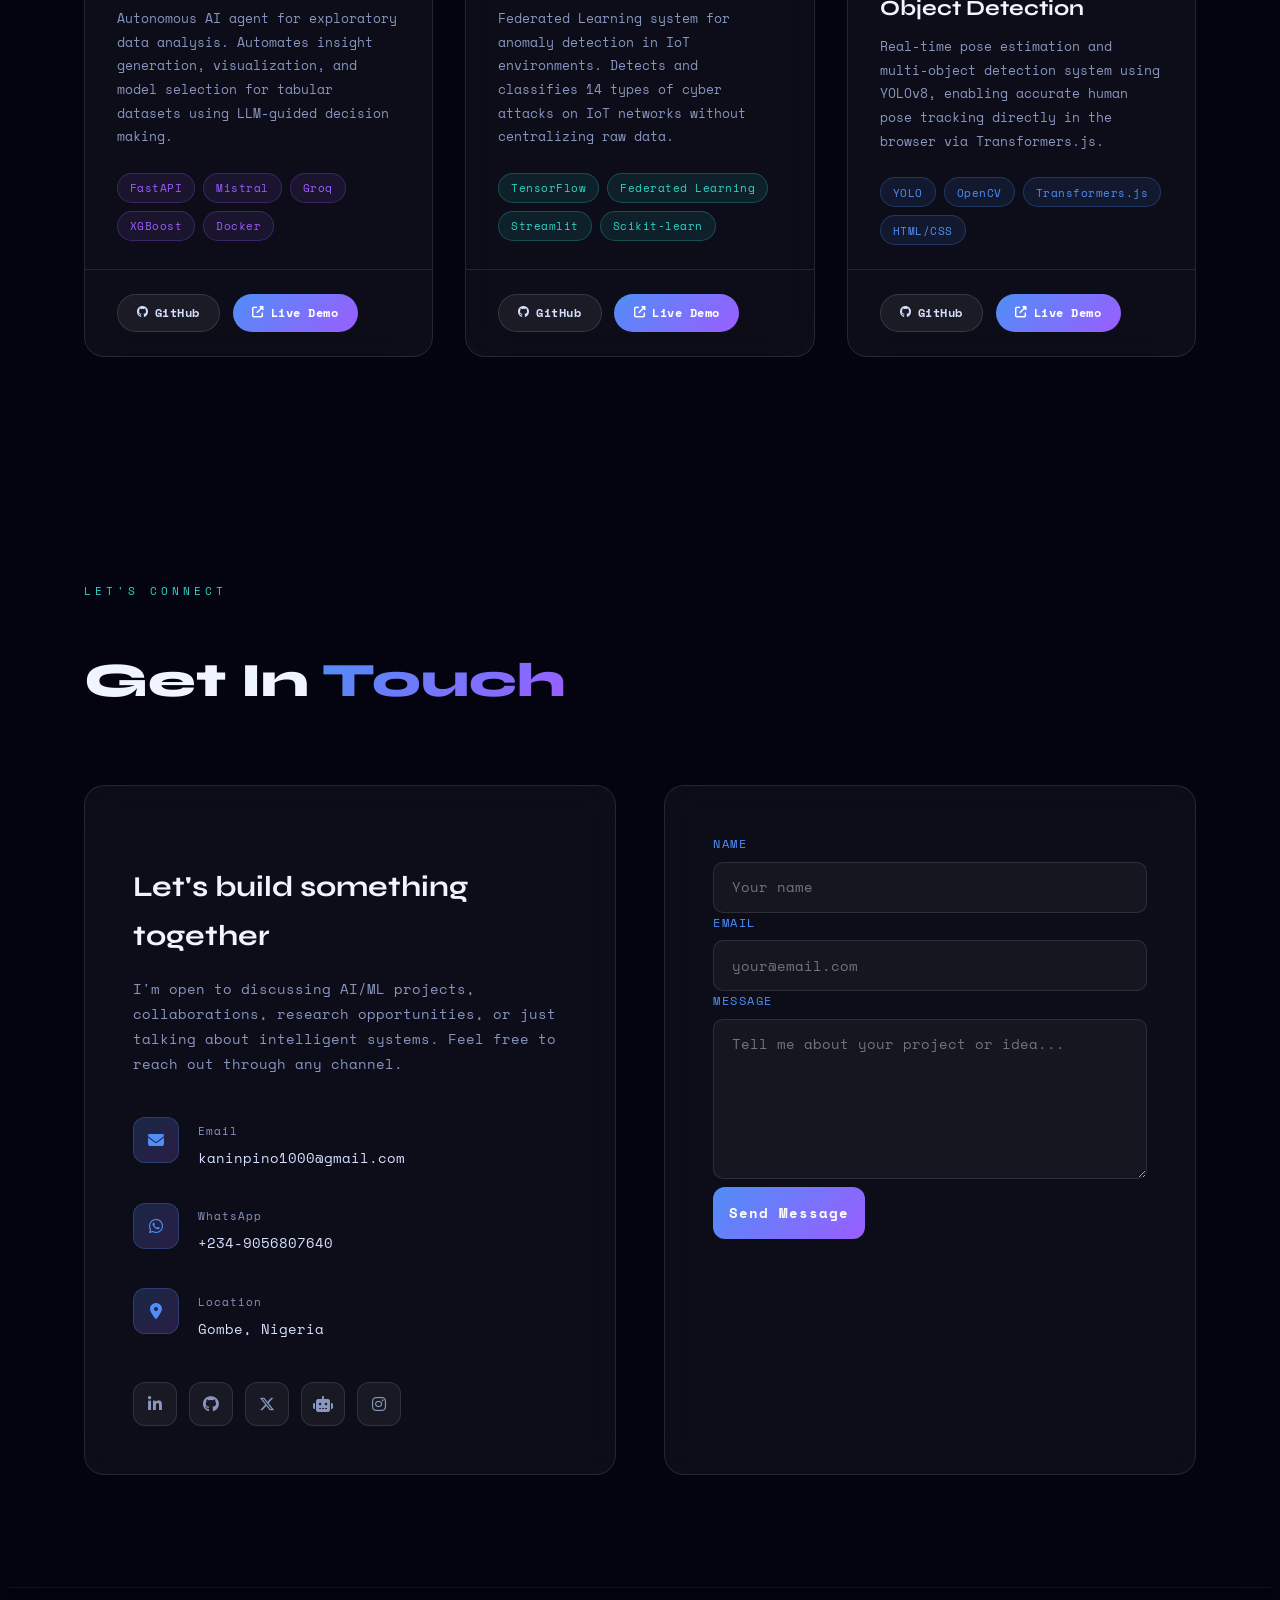
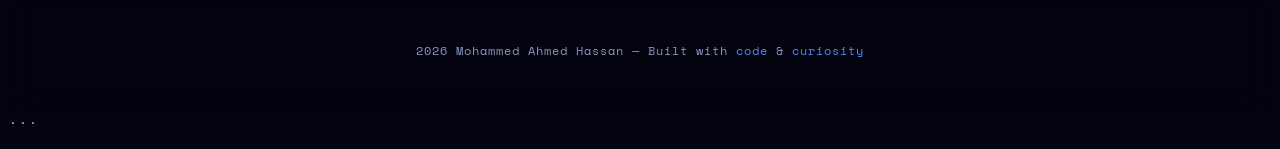
==== commit b93e3475: "Rename project from 'Brain MRI Analysis' to 'NeuroScope AI'" ====
--- a/index.html
+++ b/index.html
@@ -1,4 +1,5 @@
 <!DOCTYPE html>
+
 <html lang="en">
 <head>
     <meta charset="UTF-8">
@@ -25,1223 +26,1419 @@
             --accent-glow: rgba(79, 142, 247, 0.3);
         }
 
-        * { margin: 0; padding: 0; box-sizing: border-box; }
-
-        html { scroll-behavior: smooth; }
-
-        body {
-            font-family: 'Space Mono', monospace;
-            background: var(--space-black);
-            color: var(--text);
-            overflow-x: hidden;
-            line-height: 1.7;
+```
+    * { margin: 0; padding: 0; box-sizing: border-box; }
+
+    html { scroll-behavior: smooth; }
+
+    body {
+        font-family: 'Space Mono', monospace;
+        background: var(--space-black);
+        color: var(--text);
+        overflow-x: hidden;
+        line-height: 1.7;
+    }
+
+    /* ---- CANVAS STARFIELD ---- */
+    #starfield {
+        position: fixed;
+        top: 0; left: 0;
+        width: 100%; height: 100%;
+        z-index: 0;
+        pointer-events: none;
+    }
+
+    /* ---- NEBULA BACKGROUND ---- */
+    .nebula-layer {
+        position: fixed;
+        top: 0; left: 0;
+        width: 100%; height: 100%;
+        z-index: 0;
+        pointer-events: none;
+        background:
+            radial-gradient(ellipse 80% 60% at 15% 20%, rgba(79, 142, 247, 0.07) 0%, transparent 60%),
+            radial-gradient(ellipse 60% 80% at 85% 70%, rgba(155, 93, 255, 0.08) 0%, transparent 60%),
+            radial-gradient(ellipse 50% 50% at 50% 50%, rgba(255, 79, 163, 0.04) 0%, transparent 60%),
+            radial-gradient(ellipse 70% 40% at 30% 80%, rgba(45, 212, 200, 0.05) 0%, transparent 60%);
+        animation: nebulaDrift 25s ease-in-out infinite alternate;
+    }
+
+    @keyframes nebulaDrift {
+        0% { opacity: 0.7; transform: scale(1); }
+        50% { opacity: 1; transform: scale(1.05); }
+        100% { opacity: 0.8; transform: scale(1.02); }
+    }
+
+    /* ---- NAV ---- */
+    nav {
+        position: fixed;
+        top: 0; width: 100%;
+        padding: 1.2rem 6%;
+        display: flex;
+        justify-content: space-between;
+        align-items: center;
+        z-index: 1000;
+        background: rgba(3, 4, 15, 0.6);
+        backdrop-filter: blur(20px);
+        -webkit-backdrop-filter: blur(20px);
+        border-bottom: 1px solid rgba(79, 142, 247, 0.15);
+    }
+
+    .logo {
+        font-family: 'Syne', sans-serif;
+        font-size: 1.4rem;
+        font-weight: 800;
+        background: linear-gradient(135deg, var(--nebula-blue), var(--nebula-purple));
+        -webkit-background-clip: text;
+        -webkit-text-fill-color: transparent;
+        background-clip: text;
+        letter-spacing: 3px;
+    }
+
+    .nav-links { display: flex; gap: 2.5rem; list-style: none; }
+
+    .nav-links a {
+        color: var(--text-dim);
+        text-decoration: none;
+        font-size: 0.8rem;
+        font-weight: 400;
+        letter-spacing: 1px;
+        transition: color 0.3s;
+    }
+    .nav-links a:hover { color: var(--nebula-blue); }
+
+    /* ---- WRAPPER ---- */
+    .content-wrapper { position: relative; z-index: 1; }
+
+    /* ---- HERO ---- */
+    .hero {
+        min-height: 100vh;
+        display: flex;
+        align-items: center;
+        padding: 120px 6% 60px;
+    }
+
+    .hero-inner {
+        max-width: 1200px;
+        width: 100%;
+        display: flex;
+        align-items: center;
+        gap: 5rem;
+        flex-wrap: wrap;
+    }
+
+    .hero-text { flex: 1; min-width: 300px; }
+
+    .hero-label {
+        font-size: 0.75rem;
+        letter-spacing: 4px;
+        color: var(--nebula-teal);
+        text-transform: uppercase;
+        margin-bottom: 1.5rem;
+        opacity: 0;
+        animation: fadeUp 0.8s 0.2s ease forwards;
+    }
+
+    .hero-name {
+        font-family: 'Syne', sans-serif;
+        font-size: clamp(2.8rem, 6vw, 5.5rem);
+        font-weight: 800;
+        line-height: 1.05;
+        margin-bottom: 1.5rem;
+        opacity: 0;
+        animation: fadeUp 0.8s 0.4s ease forwards;
+    }
+
+    .hero-name .line1 { color: var(--text-bright); display: block; }
+    .hero-name .line2 {
+        background: linear-gradient(135deg, var(--nebula-blue), var(--nebula-purple), var(--nebula-pink));
+        -webkit-background-clip: text;
+        -webkit-text-fill-color: transparent;
+        background-clip: text;
+        display: block;
+    }
+
+    .hero-roles {
+        font-size: 0.9rem;
+        color: var(--text-dim);
+        margin-bottom: 2rem;
+        letter-spacing: 1px;
+        opacity: 0;
+        animation: fadeUp 0.8s 0.5s ease forwards;
+    }
+    .hero-roles span { color: var(--nebula-blue); }
+
+    .hero-desc {
+        font-size: 0.95rem;
+        line-height: 1.9;
+        color: var(--text-dim);
+        max-width: 560px;
+        margin-bottom: 3rem;
+        opacity: 0;
+        animation: fadeUp 0.8s 0.6s ease forwards;
+    }
+
+    .hero-btns {
+        display: flex;
+        gap: 1.2rem;
+        flex-wrap: wrap;
+        opacity: 0;
+        animation: fadeUp 0.8s 0.7s ease forwards;
+    }
+
+    .btn {
+        padding: 0.85rem 2rem;
+        font-family: 'Space Mono', monospace;
+        font-size: 0.8rem;
+        font-weight: 700;
+        letter-spacing: 1px;
+        text-decoration: none;
+        border: none;
+        cursor: pointer;
+        transition: all 0.3s;
+        display: inline-block;
+    }
+
+    .btn-primary {
+        background: linear-gradient(135deg, var(--nebula-blue), var(--nebula-purple));
+        color: #fff;
+        border-radius: 50px;
+        box-shadow: 0 0 25px rgba(79, 142, 247, 0.3);
+    }
+    .btn-primary:hover {
+        transform: translateY(-3px);
+        box-shadow: 0 8px 35px rgba(79, 142, 247, 0.5);
+    }
+
+    .btn-ghost {
+        background: var(--glass-bg);
+        color: var(--text);
+        border: 1px solid var(--glass-border);
+        border-radius: 50px;
+        backdrop-filter: blur(10px);
+    }
+    .btn-ghost:hover {
+        background: var(--glass-hover);
+        border-color: rgba(79, 142, 247, 0.4);
+        transform: translateY(-3px);
+    }
+
+    /* Profile photo */
+    .hero-photo-wrap {
+        position: relative;
+        width: 280px;
+        height: 280px;
+        flex-shrink: 0;
+        opacity: 0;
+        animation: fadeUp 0.8s 0.5s ease forwards;
+    }
+
+    .hero-photo-wrap::before {
+        content: '';
+        position: absolute;
+        inset: -3px;
+        border-radius: 50%;
+        background: linear-gradient(135deg, var(--nebula-blue), var(--nebula-purple), var(--nebula-pink));
+        animation: spinSlow 8s linear infinite;
+        opacity: 0.7;
+    }
+
+    .hero-photo-wrap::after {
+        content: '';
+        position: absolute;
+        inset: -18px;
+        border-radius: 50%;
+        border: 1px solid rgba(79, 142, 247, 0.2);
+        animation: spinSlow 15s linear infinite reverse;
+    }
+
+    @keyframes spinSlow { to { transform: rotate(360deg); } }
+
+    .hero-photo {
+        width: 100%;
+        height: 100%;
+        object-fit: cover;
+        border-radius: 50%;
+        position: relative;
+        z-index: 1;
+        border: 4px solid var(--space-black);
+    }
+
+    .orbit-dot {
+        position: absolute;
+        width: 10px; height: 10px;
+        border-radius: 50%;
+        background: var(--nebula-blue);
+        box-shadow: 0 0 10px var(--nebula-blue);
+        top: -5px; left: 50%;
+        transform-origin: 0 145px;
+        animation: orbit 6s linear infinite;
+    }
+    .orbit-dot:nth-child(2) {
+        background: var(--nebula-purple);
+        box-shadow: 0 0 10px var(--nebula-purple);
+        animation-delay: -3s;
+    }
+    @keyframes orbit { to { transform: rotate(360deg) translateX(-5px); } }
+
+    @keyframes fadeUp {
+        from { opacity: 0; transform: translateY(24px); }
+        to { opacity: 1; transform: translateY(0); }
+    }
+
+    /* ---- SECTIONS ---- */
+    section {
+        padding: 7rem 6%;
+        max-width: 1300px;
+        margin: 0 auto;
+    }
+
+    .section-header { margin-bottom: 4rem; }
+
+    .section-eyebrow {
+        font-size: 0.7rem;
+        letter-spacing: 4px;
+        color: var(--nebula-teal);
+        text-transform: uppercase;
+        margin-bottom: 0.75rem;
+        display: block;
+    }
+
+    .section-title {
+        font-family: 'Syne', sans-serif;
+        font-size: clamp(2rem, 4vw, 3rem);
+        font-weight: 800;
+        color: var(--text-bright);
+    }
+
+    .section-title span {
+        background: linear-gradient(135deg, var(--nebula-blue), var(--nebula-purple));
+        -webkit-background-clip: text;
+        -webkit-text-fill-color: transparent;
+        background-clip: text;
+    }
+
+    /* ---- GLASS CARD ---- */
+    .glass {
+        background: var(--glass-bg);
+        border: 1px solid var(--glass-border);
+        backdrop-filter: blur(20px);
+        -webkit-backdrop-filter: blur(20px);
+        border-radius: 20px;
+        transition: all 0.35s ease;
+    }
+
+    .glass:hover {
+        background: var(--glass-hover);
+        border-color: rgba(79, 142, 247, 0.25);
+        box-shadow: 0 8px 40px rgba(79, 142, 247, 0.1);
+        transform: translateY(-4px);
+    }
+
+    /* ---- ABOUT ---- */
+    #about .about-body {
+        padding: 3rem;
+        font-size: 1rem;
+        line-height: 2;
+        color: var(--text-dim);
+        max-width: 880px;
+    }
+
+    .highlight { color: var(--nebula-blue); font-weight: 700; }
+    .highlight-purple { color: var(--nebula-purple); font-weight: 700; }
+    .highlight-teal { color: var(--nebula-teal); font-weight: 700; }
+
+    /* ---- SKILLS ---- */
+    .skills-grid {
+        display: grid;
+        grid-template-columns: repeat(auto-fit, minmax(240px, 1fr));
+        gap: 1.5rem;
+    }
+
+    .skill-card {
+        padding: 2rem;
+    }
+
+    .skill-icon {
+        font-size: 1.6rem;
+        margin-bottom: 1rem;
+        display: block;
+    }
+
+    .skill-card h3 {
+        font-family: 'Syne', sans-serif;
+        font-size: 1.05rem;
+        font-weight: 700;
+        color: var(--text-bright);
+        margin-bottom: 0.6rem;
+    }
+
+    .skill-card p {
+        font-size: 0.8rem;
+        color: var(--text-dim);
+        margin-bottom: 1.2rem;
+        line-height: 1.7;
+    }
+
+    .tags { display: flex; flex-wrap: wrap; gap: 0.5rem; }
+
+    .tag {
+        padding: 0.28rem 0.75rem;
+        font-size: 0.7rem;
+        border-radius: 50px;
+        background: rgba(79, 142, 247, 0.1);
+        border: 1px solid rgba(79, 142, 247, 0.25);
+        color: var(--nebula-blue);
+        letter-spacing: 0.5px;
+    }
+
+    .tag.purple {
+        background: rgba(155, 93, 255, 0.1);
+        border-color: rgba(155, 93, 255, 0.25);
+        color: var(--nebula-purple);
+    }
+
+    .tag.teal {
+        background: rgba(45, 212, 200, 0.1);
+        border-color: rgba(45, 212, 200, 0.25);
+        color: var(--nebula-teal);
+    }
+
+    .tag.pink {
+        background: rgba(255, 79, 163, 0.1);
+        border-color: rgba(255, 79, 163, 0.25);
+        color: var(--nebula-pink);
+    }
+
+    /* ---- PROJECTS ---- */
+    .projects-grid {
+        display: grid;
+        grid-template-columns: repeat(auto-fit, minmax(340px, 1fr));
+        gap: 2rem;
+    }
+
+    .project-card {
+        display: flex;
+        flex-direction: column;
+        overflow: hidden;
+    }
+
+    .project-top {
+        padding: 2rem 2rem 1.5rem;
+        flex: 1;
+    }
+
+    .project-badge {
+        display: inline-block;
+        font-size: 0.65rem;
+        letter-spacing: 2px;
+        text-transform: uppercase;
+        padding: 0.3rem 0.9rem;
+        border-radius: 50px;
+        background: rgba(79, 142, 247, 0.1);
+        border: 1px solid rgba(79, 142, 247, 0.2);
+        color: var(--nebula-blue);
+        margin-bottom: 1.2rem;
+    }
+
+    .project-badge.purple {
+        background: rgba(155, 93, 255, 0.1);
+        border-color: rgba(155, 93, 255, 0.2);
+        color: var(--nebula-purple);
+    }
+
+    .project-badge.teal {
+        background: rgba(45, 212, 200, 0.1);
+        border-color: rgba(45, 212, 200, 0.2);
+        color: var(--nebula-teal);
+    }
+
+    .project-badge.pink {
+        background: rgba(255, 79, 163, 0.1);
+        border-color: rgba(255, 79, 163, 0.2);
+        color: var(--nebula-pink);
+    }
+
+    .project-card h3 {
+        font-family: 'Syne', sans-serif;
+        font-size: 1.35rem;
+        font-weight: 700;
+        color: var(--text-bright);
+        margin-bottom: 0.8rem;
+        line-height: 1.3;
+    }
+
+    .project-card p {
+        font-size: 0.82rem;
+        color: var(--text-dim);
+        line-height: 1.8;
+        margin-bottom: 1.5rem;
+    }
+
+    .project-bottom {
+        padding: 1.5rem 2rem;
+        border-top: 1px solid var(--glass-border);
+        display: flex;
+        gap: 0.8rem;
+        flex-wrap: wrap;
+    }
+
+    .proj-link {
+        padding: 0.5rem 1.2rem;
+        font-family: 'Space Mono', monospace;
+        font-size: 0.72rem;
+        font-weight: 700;
+        letter-spacing: 0.5px;
+        text-decoration: none;
+        border-radius: 50px;
+        transition: all 0.3s;
+        display: flex;
+        align-items: center;
+        gap: 0.4rem;
+    }
+
+    .proj-link.github {
+        background: rgba(255,255,255,0.06);
+        border: 1px solid rgba(255,255,255,0.12);
+        color: var(--text);
+    }
+    .proj-link.github:hover {
+        background: rgba(255,255,255,0.12);
+        border-color: rgba(255,255,255,0.25);
+    }
+
+    .proj-link.demo {
+        background: linear-gradient(135deg, var(--nebula-blue), var(--nebula-purple));
+        color: #fff;
+        border: none;
+    }
+    .proj-link.demo:hover {
+        box-shadow: 0 4px 20px rgba(79, 142, 247, 0.4);
+        transform: translateY(-2px);
+    }
+
+    /* Featured / current work card */
+    .featured-card {
+        grid-column: 1 / -1;
+        display: grid;
+        grid-template-columns: 1fr auto;
+        gap: 3rem;
+        align-items: center;
+        padding: 3rem;
+    }
+
+    .featured-label {
+        font-size: 0.65rem;
+        letter-spacing: 3px;
+        color: var(--nebula-pink);
+        text-transform: uppercase;
+        display: flex;
+        align-items: center;
+        gap: 0.5rem;
+        margin-bottom: 1rem;
+    }
+
+    .pulse-dot {
+        width: 8px; height: 8px;
+        border-radius: 50%;
+        background: var(--nebula-pink);
+        box-shadow: 0 0 8px var(--nebula-pink);
+        animation: pulseDot 2s ease-in-out infinite;
+    }
+
+    @keyframes pulseDot {
+        0%, 100% { transform: scale(1); opacity: 1; }
+        50% { transform: scale(1.5); opacity: 0.5; }
+    }
+
+    .featured-card h3 {
+        font-family: 'Syne', sans-serif;
+        font-size: 2.5rem;
+        font-weight: 800;
+        color: var(--text-bright);
+        margin-bottom: 0.8rem;
+    }
+
+    .featured-card p {
+        font-size: 0.9rem;
+        color: var(--text-dim);
+        line-height: 1.85;
+        max-width: 600px;
+        margin-bottom: 2rem;
+    }
+
+    .featured-links { display: flex; gap: 1rem; flex-wrap: wrap; }
+
+    /* ---- CONTACT ---- */
+    .contact-grid {
+        display: grid;
+        grid-template-columns: 1fr 1fr;
+        gap: 3rem;
+    }
+
+    .contact-left { padding: 3rem; }
+
+    .contact-left h3 {
+        font-family: 'Syne', sans-serif;
+        font-size: 1.8rem;
+        font-weight: 700;
+        color: var(--text-bright);
+        margin-bottom: 1rem;
+    }
+
+    .contact-left p {
+        font-size: 0.85rem;
+        color: var(--text-dim);
+        line-height: 1.85;
+        margin-bottom: 2rem;
+    }
+
+    .contact-item {
+        display: flex;
+        align-items: center;
+        gap: 1.2rem;
+        margin-bottom: 1.5rem;
+    }
+
+    .contact-icon {
+        width: 44px; height: 44px;
+        border-radius: 12px;
+        background: linear-gradient(135deg, rgba(79,142,247,0.2), rgba(155,93,255,0.2));
+        border: 1px solid rgba(79,142,247,0.25);
+        display: flex;
+        align-items: center;
+        justify-content: center;
+        font-size: 1rem;
+        color: var(--nebula-blue);
+        flex-shrink: 0;
+    }
+
+    .contact-item .info p:first-child {
+        font-size: 0.7rem;
+        color: var(--text-dim);
+        letter-spacing: 1px;
+        margin-bottom: 0.15rem;
+    }
+
+    .contact-item .info a,
+    .contact-item .info span {
+        font-size: 0.85rem;
+        color: var(--text);
+        text-decoration: none;
+    }
+
+    .contact-item .info a:hover { color: var(--nebula-blue); }
+
+    .socials {
+        display: flex;
+        gap: 0.75rem;
+        margin-top: 2.5rem;
+        flex-wrap: wrap;
+    }
+
+    .social-btn {
+        width: 42px; height: 42px;
+        border-radius: 12px;
+        background: rgba(255,255,255,0.05);
+        border: 1px solid rgba(255,255,255,0.1);
+        display: flex;
+        align-items: center;
+        justify-content: center;
+        color: var(--text-dim);
+        text-decoration: none;
+        font-size: 1rem;
+        transition: all 0.3s;
+    }
+
+    .social-btn:hover {
+        background: rgba(79,142,247,0.15);
+        border-color: rgba(79,142,247,0.35);
+        color: var(--nebula-blue);
+        transform: translateY(-3px);
+    }
+
+    /* Contact form */
+    .contact-form { padding: 3rem; display: flex; flex-direction: column; gap: 1.2rem; }
+
+    .form-group { display: flex; flex-direction: column; gap: 0.5rem; }
+
+    .form-group label {
+        font-size: 0.72rem;
+        letter-spacing: 1.5px;
+        text-transform: uppercase;
+        color: var(--nebula-blue);
+    }
+
+    .form-group input,
+    .form-group textarea {
+        background: rgba(255,255,255,0.04);
+        border: 1px solid rgba(255,255,255,0.1);
+        border-radius: 10px;
+        padding: 0.9rem 1.1rem;
+        color: var(--text);
+        font-family: 'Space Mono', monospace;
+        font-size: 0.85rem;
+        transition: all 0.3s;
+        resize: none;
+    }
+
+    .form-group input:focus,
+    .form-group textarea:focus {
+        outline: none;
+        border-color: rgba(79, 142, 247, 0.5);
+        background: rgba(79, 142, 247, 0.05);
+        box-shadow: 0 0 20px rgba(79, 142, 247, 0.1);
+    }
+
+    .form-group textarea { min-height: 130px; resize: vertical; }
+
+    .btn-submit {
+        padding: 1rem;
+        background: linear-gradient(135deg, var(--nebula-blue), var(--nebula-purple));
+        color: #fff;
+        border: none;
+        border-radius: 12px;
+        font-family: 'Space Mono', monospace;
+        font-size: 0.85rem;
+        font-weight: 700;
+        letter-spacing: 1px;
+        cursor: pointer;
+        margin-top: 0.5rem;
+        transition: all 0.3s;
+    }
+
+    .btn-submit:hover {
+        box-shadow: 0 6px 30px rgba(79,142,247,0.4);
+        transform: translateY(-2px);
+    }
+
+    /* ---- FOOTER ---- */
+    footer {
+        padding: 2.5rem 6%;
+        text-align: center;
+        border-top: 1px solid rgba(79,142,247,0.1);
+        background: rgba(3, 4, 15, 0.7);
+        backdrop-filter: blur(20px);
+        position: relative;
+        z-index: 1;
+    }
+
+    footer p {
+        font-size: 0.78rem;
+        color: var(--text-dim);
+        letter-spacing: 1px;
+    }
+
+    footer span { color: var(--nebula-blue); }
+
+    /* ---- HAMBURGER ---- */
+    .hamburger {
+        display: none;
+        flex-direction: column;
+        justify-content: center;
+        gap: 5px;
+        background: none;
+        border: none;
+        cursor: pointer;
+        padding: 6px;
+        z-index: 1100;
+    }
+    .hamburger span {
+        display: block;
+        width: 24px;
+        height: 2px;
+        background: var(--text);
+        border-radius: 2px;
+        transition: transform 0.3s, opacity 0.3s, background 0.3s;
+        transform-origin: center;
+    }
+    .hamburger.open span:nth-child(1) { transform: translateY(7px) rotate(45deg); background: var(--nebula-blue); }
+    .hamburger.open span:nth-child(2) { opacity: 0; transform: scaleX(0); }
+    .hamburger.open span:nth-child(3) { transform: translateY(-7px) rotate(-45deg); background: var(--nebula-blue); }
+
+    /* ---- TABLET (481px – 1024px) ---- */
+    @media (max-width: 1024px) {
+        section { padding: 5rem 5%; }
+        .hero { padding: 100px 5% 50px; }
+        .skills-grid { grid-template-columns: repeat(2, 1fr); }
+        .projects-grid { grid-template-columns: repeat(2, 1fr); }
+        .contact-grid { grid-template-columns: 1fr; gap: 2rem; }
+        .featured-card { grid-template-columns: 1fr; gap: 1.5rem; padding: 2.5rem; }
+        .featured-card h3 { font-size: 2rem; }
+    }
+
+    /* ---- MOBILE LANDSCAPE / SMALL TABLET (max 900px) ---- */
+    @media (max-width: 900px) {
+        /* NAV */
+        .hamburger { display: flex; }
+        .nav-links {
+            display: flex;
+            flex-direction: column;
+            position: fixed;
+            top: 0; right: -100%;
+            width: min(75vw, 280px);
+            height: 100vh;
+            background: rgba(7, 11, 26, 0.97);
+            backdrop-filter: blur(24px);
+            -webkit-backdrop-filter: blur(24px);
+            border-left: 1px solid rgba(79, 142, 247, 0.2);
+            padding: 100px 2.5rem 2.5rem;
+            gap: 0;
+            list-style: none;
+            transition: right 0.35s cubic-bezier(0.4, 0, 0.2, 1);
+            z-index: 1050;
         }
-
-        /* ---- CANVAS STARFIELD ---- */
-        #starfield {
-            position: fixed;
-            top: 0; left: 0;
-            width: 100%; height: 100%;
-            z-index: 0;
-            pointer-events: none;
+        .nav-links.open { right: 0; }
+        .nav-links li { border-bottom: 1px solid rgba(255,255,255,0.06); }
+        .nav-links a {
+            display: block;
+            padding: 1rem 0;
+            font-size: 1rem;
+            letter-spacing: 2px;
         }
 
-        /* ---- NEBULA BACKGROUND ---- */
-        .nebula-layer {
-            position: fixed;
-            top: 0; left: 0;
-            width: 100%; height: 100%;
-            z-index: 0;
-            pointer-events: none;
-            background:
-                radial-gradient(ellipse 80% 60% at 15% 20%, rgba(79, 142, 247, 0.07) 0%, transparent 60%),
-                radial-gradient(ellipse 60% 80% at 85% 70%, rgba(155, 93, 255, 0.08) 0%, transparent 60%),
-                radial-gradient(ellipse 50% 50% at 50% 50%, rgba(255, 79, 163, 0.04) 0%, transparent 60%),
-                radial-gradient(ellipse 70% 40% at 30% 80%, rgba(45, 212, 200, 0.05) 0%, transparent 60%);
-            animation: nebulaDrift 25s ease-in-out infinite alternate;
+        /* HERO */
+        .hero { padding: 90px 5% 60px; min-height: auto; }
+        .hero-inner {
+            flex-direction: column-reverse;
+            text-align: center;
+            gap: 2.5rem;
+            align-items: center;
         }
-
-        @keyframes nebulaDrift {
-            0% { opacity: 0.7; transform: scale(1); }
-            50% { opacity: 1; transform: scale(1.05); }
-            100% { opacity: 0.8; transform: scale(1.02); }
-        }
-
-        /* ---- NAV ---- */
-        nav {
-            position: fixed;
-            top: 0; width: 100%;
-            padding: 1.2rem 6%;
-            display: flex;
-            justify-content: space-between;
-            align-items: center;
-            z-index: 1000;
-            background: rgba(3, 4, 15, 0.6);
-            backdrop-filter: blur(20px);
-            -webkit-backdrop-filter: blur(20px);
-            border-bottom: 1px solid rgba(79, 142, 247, 0.15);
-        }
-
-        .logo {
-            font-family: 'Syne', sans-serif;
-            font-size: 1.4rem;
-            font-weight: 800;
-            background: linear-gradient(135deg, var(--nebula-blue), var(--nebula-purple));
-            -webkit-background-clip: text;
-            -webkit-text-fill-color: transparent;
-            background-clip: text;
-            letter-spacing: 3px;
-        }
-
-        .nav-links { display: flex; gap: 2.5rem; list-style: none; }
-
-        .nav-links a {
-            color: var(--text-dim);
-            text-decoration: none;
-            font-size: 0.8rem;
-            font-weight: 400;
-            letter-spacing: 1px;
-            transition: color 0.3s;
-        }
-        .nav-links a:hover { color: var(--nebula-blue); }
-
-        /* ---- WRAPPER ---- */
-        .content-wrapper { position: relative; z-index: 1; }
-
-        /* ---- HERO ---- */
-        .hero {
-            min-height: 100vh;
-            display: flex;
-            align-items: center;
-            padding: 120px 6% 60px;
-        }
-
-        .hero-inner {
-            max-width: 1200px;
-            width: 100%;
-            display: flex;
-            align-items: center;
-            gap: 5rem;
-            flex-wrap: wrap;
-        }
-
-        .hero-text { flex: 1; min-width: 300px; }
-
-        .hero-label {
-            font-size: 0.75rem;
-            letter-spacing: 4px;
-            color: var(--nebula-teal);
-            text-transform: uppercase;
-            margin-bottom: 1.5rem;
-            opacity: 0;
-            animation: fadeUp 0.8s 0.2s ease forwards;
-        }
-
-        .hero-name {
-            font-family: 'Syne', sans-serif;
-            font-size: clamp(2.8rem, 6vw, 5.5rem);
-            font-weight: 800;
-            line-height: 1.05;
-            margin-bottom: 1.5rem;
-            opacity: 0;
-            animation: fadeUp 0.8s 0.4s ease forwards;
-        }
-
-        .hero-name .line1 { color: var(--text-bright); display: block; }
-        .hero-name .line2 {
-            background: linear-gradient(135deg, var(--nebula-blue), var(--nebula-purple), var(--nebula-pink));
-            -webkit-background-clip: text;
-            -webkit-text-fill-color: transparent;
-            background-clip: text;
-            display: block;
-        }
-
-        .hero-roles {
-            font-size: 0.9rem;
-            color: var(--text-dim);
-            margin-bottom: 2rem;
-            letter-spacing: 1px;
-            opacity: 0;
-            animation: fadeUp 0.8s 0.5s ease forwards;
-        }
-        .hero-roles span { color: var(--nebula-blue); }
-
-        .hero-desc {
-            font-size: 0.95rem;
-            line-height: 1.9;
-            color: var(--text-dim);
-            max-width: 560px;
-            margin-bottom: 3rem;
-            opacity: 0;
-            animation: fadeUp 0.8s 0.6s ease forwards;
-        }
-
-        .hero-btns {
-            display: flex;
-            gap: 1.2rem;
-            flex-wrap: wrap;
-            opacity: 0;
-            animation: fadeUp 0.8s 0.7s ease forwards;
-        }
-
-        .btn {
-            padding: 0.85rem 2rem;
-            font-family: 'Space Mono', monospace;
-            font-size: 0.8rem;
-            font-weight: 700;
-            letter-spacing: 1px;
-            text-decoration: none;
-            border: none;
-            cursor: pointer;
-            transition: all 0.3s;
-            display: inline-block;
-        }
-
-        .btn-primary {
-            background: linear-gradient(135deg, var(--nebula-blue), var(--nebula-purple));
-            color: #fff;
-            border-radius: 50px;
-            box-shadow: 0 0 25px rgba(79, 142, 247, 0.3);
-        }
-        .btn-primary:hover {
-            transform: translateY(-3px);
-            box-shadow: 0 8px 35px rgba(79, 142, 247, 0.5);
-        }
-
-        .btn-ghost {
-            background: var(--glass-bg);
-            color: var(--text);
-            border: 1px solid var(--glass-border);
-            border-radius: 50px;
-            backdrop-filter: blur(10px);
-        }
-        .btn-ghost:hover {
-            background: var(--glass-hover);
-            border-color: rgba(79, 142, 247, 0.4);
-            transform: translateY(-3px);
-        }
-
-        /* Profile photo */
-        .hero-photo-wrap {
-            position: relative;
-            width: 280px;
-            height: 280px;
-            flex-shrink: 0;
-            opacity: 0;
-            animation: fadeUp 0.8s 0.5s ease forwards;
-        }
-
-        .hero-photo-wrap::before {
-            content: '';
-            position: absolute;
-            inset: -3px;
-            border-radius: 50%;
-            background: linear-gradient(135deg, var(--nebula-blue), var(--nebula-purple), var(--nebula-pink));
-            animation: spinSlow 8s linear infinite;
-            opacity: 0.7;
-        }
-
-        .hero-photo-wrap::after {
-            content: '';
-            position: absolute;
-            inset: -18px;
-            border-radius: 50%;
-            border: 1px solid rgba(79, 142, 247, 0.2);
-            animation: spinSlow 15s linear infinite reverse;
-        }
-
-        @keyframes spinSlow { to { transform: rotate(360deg); } }
-
-        .hero-photo {
-            width: 100%;
-            height: 100%;
-            object-fit: cover;
-            border-radius: 50%;
-            position: relative;
-            z-index: 1;
-            border: 4px solid var(--space-black);
-        }
-
-        .orbit-dot {
-            position: absolute;
-            width: 10px; height: 10px;
-            border-radius: 50%;
-            background: var(--nebula-blue);
-            box-shadow: 0 0 10px var(--nebula-blue);
-            top: -5px; left: 50%;
-            transform-origin: 0 145px;
-            animation: orbit 6s linear infinite;
-        }
-        .orbit-dot:nth-child(2) {
-            background: var(--nebula-purple);
-            box-shadow: 0 0 10px var(--nebula-purple);
-            animation-delay: -3s;
-        }
-        @keyframes orbit { to { transform: rotate(360deg) translateX(-5px); } }
-
-        @keyframes fadeUp {
-            from { opacity: 0; transform: translateY(24px); }
-            to { opacity: 1; transform: translateY(0); }
-        }
-
-        /* ---- SECTIONS ---- */
-        section {
-            padding: 7rem 6%;
-            max-width: 1300px;
-            margin: 0 auto;
-        }
-
-        .section-header { margin-bottom: 4rem; }
-
-        .section-eyebrow {
-            font-size: 0.7rem;
-            letter-spacing: 4px;
-            color: var(--nebula-teal);
-            text-transform: uppercase;
-            margin-bottom: 0.75rem;
-            display: block;
-        }
-
-        .section-title {
-            font-family: 'Syne', sans-serif;
-            font-size: clamp(2rem, 4vw, 3rem);
-            font-weight: 800;
-            color: var(--text-bright);
-        }
-
-        .section-title span {
-            background: linear-gradient(135deg, var(--nebula-blue), var(--nebula-purple));
-            -webkit-background-clip: text;
-            -webkit-text-fill-color: transparent;
-            background-clip: text;
-        }
-
-        /* ---- GLASS CARD ---- */
-        .glass {
-            background: var(--glass-bg);
-            border: 1px solid var(--glass-border);
-            backdrop-filter: blur(20px);
-            -webkit-backdrop-filter: blur(20px);
-            border-radius: 20px;
-            transition: all 0.35s ease;
-        }
-
-        .glass:hover {
-            background: var(--glass-hover);
-            border-color: rgba(79, 142, 247, 0.25);
-            box-shadow: 0 8px 40px rgba(79, 142, 247, 0.1);
-            transform: translateY(-4px);
-        }
-
-        /* ---- ABOUT ---- */
-        #about .about-body {
-            padding: 3rem;
-            font-size: 1rem;
-            line-height: 2;
-            color: var(--text-dim);
-            max-width: 880px;
-        }
-
-        .highlight { color: var(--nebula-blue); font-weight: 700; }
-        .highlight-purple { color: var(--nebula-purple); font-weight: 700; }
-        .highlight-teal { color: var(--nebula-teal); font-weight: 700; }
-
-        /* ---- SKILLS ---- */
-        .skills-grid {
-            display: grid;
-            grid-template-columns: repeat(auto-fit, minmax(240px, 1fr));
+        .hero-text { min-width: unset; width: 100%; }
+        .hero-label { font-size: 0.7rem; letter-spacing: 2px; }
+        .hero-desc { margin: 0 auto 2.5rem; max-width: 100%; }
+        .hero-btns { justify-content: center; gap: 1rem; }
+        .hero-photo-wrap { width: 200px; height: 200px; }
+        .orbit-dot { transform-origin: 0 105px; }
+
+        /* SECTIONS */
+        section { padding: 4rem 5%; }
+        .section-header { margin-bottom: 2.5rem; }
+
+        /* ABOUT */
+        #about .about-body { padding: 1.75rem; font-size: 0.92rem; }
+
+        /* SKILLS */
+        .skills-grid { grid-template-columns: 1fr 1fr; gap: 1rem; }
+        .skill-card { padding: 1.5rem; }
+
+        /* PROJECTS */
+        .projects-grid { grid-template-columns: 1fr; gap: 1.5rem; }
+        .featured-card {
+            grid-template-columns: 1fr;
             gap: 1.5rem;
-        }
-
-        .skill-card {
             padding: 2rem;
         }
-
-        .skill-icon {
-            font-size: 1.6rem;
-            margin-bottom: 1rem;
-            display: block;
-        }
-
-        .skill-card h3 {
-            font-family: 'Syne', sans-serif;
-            font-size: 1.05rem;
-            font-weight: 700;
-            color: var(--text-bright);
-            margin-bottom: 0.6rem;
-        }
-
-        .skill-card p {
-            font-size: 0.8rem;
-            color: var(--text-dim);
-            margin-bottom: 1.2rem;
-            line-height: 1.7;
-        }
-
-        .tags { display: flex; flex-wrap: wrap; gap: 0.5rem; }
-
-        .tag {
-            padding: 0.28rem 0.75rem;
-            font-size: 0.7rem;
-            border-radius: 50px;
-            background: rgba(79, 142, 247, 0.1);
-            border: 1px solid rgba(79, 142, 247, 0.25);
-            color: var(--nebula-blue);
-            letter-spacing: 0.5px;
-        }
-
-        .tag.purple {
-            background: rgba(155, 93, 255, 0.1);
-            border-color: rgba(155, 93, 255, 0.25);
-            color: var(--nebula-purple);
-        }
-
-        .tag.teal {
-            background: rgba(45, 212, 200, 0.1);
-            border-color: rgba(45, 212, 200, 0.25);
-            color: var(--nebula-teal);
-        }
-
-        .tag.pink {
-            background: rgba(255, 79, 163, 0.1);
-            border-color: rgba(255, 79, 163, 0.25);
-            color: var(--nebula-pink);
-        }
-
-        /* ---- PROJECTS ---- */
-        .projects-grid {
-            display: grid;
-            grid-template-columns: repeat(auto-fit, minmax(340px, 1fr));
-            gap: 2rem;
-        }
-
-        .project-card {
-            display: flex;
-            flex-direction: column;
-            overflow: hidden;
-        }
-
-        .project-top {
-            padding: 2rem 2rem 1.5rem;
-            flex: 1;
-        }
-
-        .project-badge {
-            display: inline-block;
-            font-size: 0.65rem;
-            letter-spacing: 2px;
-            text-transform: uppercase;
-            padding: 0.3rem 0.9rem;
-            border-radius: 50px;
-            background: rgba(79, 142, 247, 0.1);
-            border: 1px solid rgba(79, 142, 247, 0.2);
-            color: var(--nebula-blue);
-            margin-bottom: 1.2rem;
-        }
-
-        .project-badge.purple {
-            background: rgba(155, 93, 255, 0.1);
-            border-color: rgba(155, 93, 255, 0.2);
-            color: var(--nebula-purple);
-        }
-
-        .project-badge.teal {
-            background: rgba(45, 212, 200, 0.1);
-            border-color: rgba(45, 212, 200, 0.2);
-            color: var(--nebula-teal);
-        }
-
-        .project-badge.pink {
-            background: rgba(255, 79, 163, 0.1);
-            border-color: rgba(255, 79, 163, 0.2);
-            color: var(--nebula-pink);
-        }
-
-        .project-card h3 {
-            font-family: 'Syne', sans-serif;
-            font-size: 1.35rem;
-            font-weight: 700;
-            color: var(--text-bright);
-            margin-bottom: 0.8rem;
-            line-height: 1.3;
-        }
-
-        .project-card p {
-            font-size: 0.82rem;
-            color: var(--text-dim);
-            line-height: 1.8;
-            margin-bottom: 1.5rem;
-        }
-
-        .project-bottom {
-            padding: 1.5rem 2rem;
-            border-top: 1px solid var(--glass-border);
-            display: flex;
-            gap: 0.8rem;
-            flex-wrap: wrap;
-        }
-
-        .proj-link {
-            padding: 0.5rem 1.2rem;
-            font-family: 'Space Mono', monospace;
-            font-size: 0.72rem;
-            font-weight: 700;
-            letter-spacing: 0.5px;
-            text-decoration: none;
-            border-radius: 50px;
-            transition: all 0.3s;
-            display: flex;
-            align-items: center;
-            gap: 0.4rem;
-        }
-
-        .proj-link.github {
-            background: rgba(255,255,255,0.06);
-            border: 1px solid rgba(255,255,255,0.12);
-            color: var(--text);
-        }
-        .proj-link.github:hover {
-            background: rgba(255,255,255,0.12);
-            border-color: rgba(255,255,255,0.25);
-        }
-
-        .proj-link.demo {
-            background: linear-gradient(135deg, var(--nebula-blue), var(--nebula-purple));
-            color: #fff;
-            border: none;
-        }
-        .proj-link.demo:hover {
-            box-shadow: 0 4px 20px rgba(79, 142, 247, 0.4);
-            transform: translateY(-2px);
-        }
-
-        /* Featured / current work card */
-        .featured-card {
-            grid-column: 1 / -1;
-            display: grid;
-            grid-template-columns: 1fr auto;
-            gap: 3rem;
-            align-items: center;
-            padding: 3rem;
-        }
-
-        .featured-label {
-            font-size: 0.65rem;
-            letter-spacing: 3px;
-            color: var(--nebula-pink);
-            text-transform: uppercase;
-            display: flex;
-            align-items: center;
-            gap: 0.5rem;
-            margin-bottom: 1rem;
-        }
-
-        .pulse-dot {
-            width: 8px; height: 8px;
-            border-radius: 50%;
-            background: var(--nebula-pink);
-            box-shadow: 0 0 8px var(--nebula-pink);
-            animation: pulseDot 2s ease-in-out infinite;
-        }
-
-        @keyframes pulseDot {
-            0%, 100% { transform: scale(1); opacity: 1; }
-            50% { transform: scale(1.5); opacity: 0.5; }
-        }
-
-        .featured-card h3 {
-            font-family: 'Syne', sans-serif;
-            font-size: 2.5rem;
-            font-weight: 800;
-            color: var(--text-bright);
-            margin-bottom: 0.8rem;
-        }
-
-        .featured-card p {
-            font-size: 0.9rem;
-            color: var(--text-dim);
-            line-height: 1.85;
-            max-width: 600px;
-            margin-bottom: 2rem;
-        }
-
-        .featured-links { display: flex; gap: 1rem; flex-wrap: wrap; }
-
-        /* ---- CONTACT ---- */
-        .contact-grid {
-            display: grid;
-            grid-template-columns: 1fr 1fr;
-            gap: 3rem;
-        }
-
-        .contact-left { padding: 3rem; }
-
-        .contact-left h3 {
-            font-family: 'Syne', sans-serif;
-            font-size: 1.8rem;
-            font-weight: 700;
-            color: var(--text-bright);
-            margin-bottom: 1rem;
-        }
-
-        .contact-left p {
-            font-size: 0.85rem;
-            color: var(--text-dim);
-            line-height: 1.85;
-            margin-bottom: 2rem;
-        }
-
-        .contact-item {
-            display: flex;
-            align-items: center;
-            gap: 1.2rem;
-            margin-bottom: 1.5rem;
-        }
-
-        .contact-icon {
-            width: 44px; height: 44px;
-            border-radius: 12px;
-            background: linear-gradient(135deg, rgba(79,142,247,0.2), rgba(155,93,255,0.2));
-            border: 1px solid rgba(79,142,247,0.25);
-            display: flex;
-            align-items: center;
-            justify-content: center;
-            font-size: 1rem;
-            color: var(--nebula-blue);
-            flex-shrink: 0;
-        }
-
-        .contact-item .info p:first-child {
-            font-size: 0.7rem;
-            color: var(--text-dim);
-            letter-spacing: 1px;
-            margin-bottom: 0.15rem;
-        }
-
-        .contact-item .info a,
-        .contact-item .info span {
-            font-size: 0.85rem;
-            color: var(--text);
-            text-decoration: none;
-        }
-
-        .contact-item .info a:hover { color: var(--nebula-blue); }
-
-        .socials {
-            display: flex;
-            gap: 0.75rem;
-            margin-top: 2.5rem;
-            flex-wrap: wrap;
-        }
-
-        .social-btn {
-            width: 42px; height: 42px;
-            border-radius: 12px;
-            background: rgba(255,255,255,0.05);
-            border: 1px solid rgba(255,255,255,0.1);
-            display: flex;
-            align-items: center;
-            justify-content: center;
-            color: var(--text-dim);
-            text-decoration: none;
-            font-size: 1rem;
-            transition: all 0.3s;
-        }
-
-        .social-btn:hover {
-            background: rgba(79,142,247,0.15);
-            border-color: rgba(79,142,247,0.35);
-            color: var(--nebula-blue);
-            transform: translateY(-3px);
-        }
-
-        /* Contact form */
-        .contact-form { padding: 3rem; display: flex; flex-direction: column; gap: 1.2rem; }
-
-        .form-group { display: flex; flex-direction: column; gap: 0.5rem; }
-
-        .form-group label {
-            font-size: 0.72rem;
-            letter-spacing: 1.5px;
-            text-transform: uppercase;
-            color: var(--nebula-blue);
-        }
-
-        .form-group input,
-        .form-group textarea {
-            background: rgba(255,255,255,0.04);
-            border: 1px solid rgba(255,255,255,0.1);
-            border-radius: 10px;
-            padding: 0.9rem 1.1rem;
-            color: var(--text);
-            font-family: 'Space Mono', monospace;
-            font-size: 0.85rem;
-            transition: all 0.3s;
-            resize: none;
-        }
-
-        .form-group input:focus,
-        .form-group textarea:focus {
-            outline: none;
-            border-color: rgba(79, 142, 247, 0.5);
-            background: rgba(79, 142, 247, 0.05);
-            box-shadow: 0 0 20px rgba(79, 142, 247, 0.1);
-        }
-
-        .form-group textarea { min-height: 130px; resize: vertical; }
-
-        .btn-submit {
-            padding: 1rem;
-            background: linear-gradient(135deg, var(--nebula-blue), var(--nebula-purple));
-            color: #fff;
-            border: none;
-            border-radius: 12px;
-            font-family: 'Space Mono', monospace;
-            font-size: 0.85rem;
-            font-weight: 700;
-            letter-spacing: 1px;
-            cursor: pointer;
-            margin-top: 0.5rem;
-            transition: all 0.3s;
-        }
-
-        .btn-submit:hover {
-            box-shadow: 0 6px 30px rgba(79,142,247,0.4);
-            transform: translateY(-2px);
-        }
-
-        /* ---- FOOTER ---- */
-        footer {
-            padding: 2.5rem 6%;
-            text-align: center;
-            border-top: 1px solid rgba(79,142,247,0.1);
-            background: rgba(3, 4, 15, 0.7);
-            backdrop-filter: blur(20px);
-            position: relative;
-            z-index: 1;
-        }
-
-        footer p {
-            font-size: 0.78rem;
-            color: var(--text-dim);
-            letter-spacing: 1px;
-        }
-
-        footer span { color: var(--nebula-blue); }
-
-        /* ---- RESPONSIVE ---- */
-        @media (max-width: 900px) {
-            .hero-inner { flex-direction: column-reverse; text-align: center; gap: 3rem; }
-            .hero-desc { margin: 0 auto 3rem; }
-            .hero-btns { justify-content: center; }
-            .contact-grid { grid-template-columns: 1fr; }
-            .featured-card { grid-template-columns: 1fr; gap: 2rem; }
-            .nav-links { display: none; }
-            .projects-grid { grid-template-columns: 1fr; }
-        }
-
-        /* ---- SCROLL REVEAL ---- */
-        .reveal {
-            opacity: 0;
-            transform: translateY(30px);
-            transition: opacity 0.7s ease, transform 0.7s ease;
-        }
-        .reveal.visible {
-            opacity: 1;
-            transform: translateY(0);
-        }
-    </style>
+        .featured-card h3 { font-size: 1.8rem; }
+        .featured-card > div:last-child { display: none; }
+
+        /* CONTACT */
+        .contact-grid { grid-template-columns: 1fr; gap: 1.5rem; }
+        .contact-left { padding: 2rem; }
+        .contact-left h3 { font-size: 1.4rem; }
+        .contact-form { padding: 2rem; gap: 1rem; }
+    }
+
+    /* ---- MOBILE PORTRAIT (max 480px) ---- */
+    @media (max-width: 480px) {
+        nav { padding: 1rem 5%; }
+        .logo { font-size: 1.2rem; }
+
+        .hero { padding: 80px 4% 50px; }
+        .hero-name { font-size: clamp(2.2rem, 10vw, 3rem); }
+        .hero-roles { font-size: 0.75rem; letter-spacing: 0.5px; }
+        .hero-desc { font-size: 0.85rem; }
+        .btn { padding: 0.75rem 1.4rem; font-size: 0.75rem; }
+        .hero-btns { flex-direction: column; align-items: center; width: 100%; }
+        .btn { width: 100%; text-align: center; }
+        .hero-photo-wrap { width: 160px; height: 160px; }
+        .orbit-dot { transform-origin: 0 85px; }
+
+        section { padding: 3.5rem 4%; }
+        .section-title { font-size: 1.7rem; }
+
+        #about .about-body { padding: 1.25rem; font-size: 0.88rem; line-height: 1.85; }
+
+        .skills-grid { grid-template-columns: 1fr; gap: 1rem; }
+        .skill-card { padding: 1.25rem; }
+        .skill-card h3 { font-size: 0.95rem; }
+        .skill-card p { font-size: 0.78rem; }
+        .tag { font-size: 0.65rem; padding: 0.22rem 0.6rem; }
+
+        .projects-grid { grid-template-columns: 1fr; gap: 1.2rem; }
+        .project-top { padding: 1.5rem 1.5rem 1.25rem; }
+        .project-bottom { padding: 1.25rem 1.5rem; gap: 0.6rem; }
+        .project-card h3 { font-size: 1.15rem; }
+        .project-card p { font-size: 0.78rem; }
+        .proj-link { font-size: 0.68rem; padding: 0.45rem 1rem; }
+        .featured-card { padding: 1.5rem; }
+        .featured-card h3 { font-size: 1.5rem; }
+        .featured-card p { font-size: 0.82rem; }
+
+        .contact-left { padding: 1.5rem; }
+        .contact-left h3 { font-size: 1.2rem; }
+        .contact-left p { font-size: 0.8rem; }
+        .contact-form { padding: 1.5rem; }
+        .contact-item { gap: 1rem; }
+        .contact-icon { width: 38px; height: 38px; font-size: 0.9rem; }
+        .social-btn { width: 38px; height: 38px; font-size: 0.9rem; }
+        .socials { gap: 0.6rem; margin-top: 1.5rem; }
+
+        footer { padding: 2rem 4%; }
+        footer p { font-size: 0.72rem; }
+    }
+
+    /* ---- TINY SCREENS (max 360px) ---- */
+    @media (max-width: 360px) {
+        .hero-name { font-size: 2rem; }
+        .hero-photo-wrap { width: 140px; height: 140px; }
+        .orbit-dot { transform-origin: 0 75px; }
+        .section-title { font-size: 1.5rem; }
+    }
+
+    /* ---- SCROLL REVEAL ---- */
+    .reveal {
+        opacity: 0;
+        transform: translateY(30px);
+        transition: opacity 0.7s ease, transform 0.7s ease;
+    }
+    .reveal.visible {
+        opacity: 1;
+        transform: translateY(0);
+    }
+</style>
+```
+
 </head>
 <body>
     <canvas id="starfield"></canvas>
     <div class="nebula-layer"></div>
 
-    <div class="content-wrapper">
-        <nav>
-            <div class="logo">MAH</div>
-            <ul class="nav-links">
-                <li><a href="#home">Home</a></li>
-                <li><a href="#about">About</a></li>
-                <li><a href="#skills">Skills</a></li>
-                <li><a href="#projects">Projects</a></li>
-                <li><a href="#contact">Contact</a></li>
-            </ul>
-        </nav>
-
-        <!-- HERO -->
-        <section class="hero" id="home">
-            <div class="hero-inner">
-                <div class="hero-text">
-                    <p class="hero-label">AI/ML Engineer</p>
-                    <h1 class="hero-name">
-                        <span class="line1">Mohammed</span>
-                        <span class="line2">Ahmed Hassan</span>
-                    </h1>
-                    <p class="hero-roles">
-                        <span>MLOps</span> &nbsp;/&nbsp; Deep Learning &nbsp;/&nbsp; <span>LLM Systems</span> &nbsp;/&nbsp; Edge AI
-                    </p>
-                    <p class="hero-desc">
-                        Building production-ready intelligent systems that bridge the gap between experimentation and real-world deployment. End-to-end AI from data to infrastructure.
-                    </p>
-                    <div class="hero-btns">
-                        <a href="#projects" class="btn btn-primary">View Projects</a>
-                        <a href="#contact" class="btn btn-ghost">Get In Touch</a>
+```
+<div class="content-wrapper">
+    <nav>
+        <div class="logo">MAH</div>
+        <ul class="nav-links" id="navLinks">
+            <li><a href="#home" class="nav-link">Home</a></li>
+            <li><a href="#about" class="nav-link">About</a></li>
+            <li><a href="#skills" class="nav-link">Skills</a></li>
+            <li><a href="#projects" class="nav-link">Projects</a></li>
+            <li><a href="#contact" class="nav-link">Contact</a></li>
+        </ul>
+        <button class="hamburger" id="hamburger" aria-label="Toggle menu">
+            <span></span>
+            <span></span>
+            <span></span>
+        </button>
+    </nav>
+
+    <!-- HERO -->
+    <section class="hero" id="home">
+        <div class="hero-inner">
+            <div class="hero-text">
+                <p class="hero-label">AI/ML Engineer based in Nigeria</p>
+                <h1 class="hero-name">
+                    <span class="line1">Mohammed</span>
+                    <span class="line2">Ahmed Hassan</span>
+                </h1>
+                <p class="hero-roles">
+                    <span>MLOps</span> &nbsp;/&nbsp; Deep Learning &nbsp;/&nbsp; <span>LLM Systems</span> &nbsp;/&nbsp; Edge AI
+                </p>
+                <p class="hero-desc">
+                    Building production-ready intelligent systems that bridge the gap between experimentation and real-world deployment. End-to-end AI from data to infrastructure.
+                </p>
+                <div class="hero-btns">
+                    <a href="#projects" class="btn btn-primary">View Projects</a>
+                    <a href="#contact" class="btn btn-ghost">Get In Touch</a>
+                </div>
+            </div>
+            <div class="hero-photo-wrap">
+                <div class="orbit-dot"></div>
+                <div class="orbit-dot"></div>
+                <img src="profile-photo.jpeg" alt="Mohammed Ahmed Hassan" class="hero-photo" />
+            </div>
+        </div>
+    </section>
+
+    <!-- ABOUT -->
+    <section id="about">
+        <div class="section-header reveal">
+            <span class="section-eyebrow">Who I am</span>
+            <h2 class="section-title">About <span>Me</span></h2>
+        </div>
+        <div class="glass about-body reveal">
+            I'm Mohammed Ahmed Hassan, an AI/ML Engineer with a focus on building
+            <span class="highlight">production-ready intelligent systems</span>. My work blends deep learning,
+            backend engineering, and MLOps — taking ideas from research all the way to real-world deployment.
+            <br><br>
+            I specialize in <span class="highlight">LLM-powered applications</span>,
+            <span class="highlight-purple">Retrieval-Augmented Generation (RAG)</span>, and
+            <span class="highlight-teal">AI agents</span>, along with
+            <span class="highlight">edge and offline-first AI</span> solutions designed for environments
+            with limited connectivity. My systems span medical AI, autonomous data analysis, and cybersecurity.
+            <br><br>
+            My approach is systems-oriented. I don't just train models — I build complete AI products across
+            data pipelines, model training, inference optimization, and infrastructure. Currently building
+            <span class="highlight-purple">MiraiQ</span>, a startup focused on intelligent automation and edge AI.
+        </div>
+    </section>
+
+    <!-- SKILLS -->
+    <section id="skills">
+        <div class="section-header reveal">
+            <span class="section-eyebrow">What I work with</span>
+            <h2 class="section-title">Technical <span>Arsenal</span></h2>
+        </div>
+        <div class="skills-grid">
+            <div class="glass skill-card reveal">
+                <span class="skill-icon" style="color: var(--nebula-blue)"><i class="fas fa-brain"></i></span>
+                <h3>Deep Learning & AI</h3>
+                <p>Neural networks, computer vision, NLP, and advanced ML algorithms for production systems.</p>
+                <div class="tags">
+                    <span class="tag">PyTorch</span>
+                    <span class="tag">TensorFlow</span>
+                    <span class="tag">CNNs</span>
+                    <span class="tag">Transformers</span>
+                </div>
+            </div>
+            <div class="glass skill-card reveal">
+                <span class="skill-icon" style="color: var(--nebula-purple)"><i class="fas fa-robot"></i></span>
+                <h3>LLM & RAG Systems</h3>
+                <p>Intelligent agents, retrieval-augmented pipelines, and tool-using language model applications.</p>
+                <div class="tags">
+                    <span class="tag purple">LangChain</span>
+                    <span class="tag purple">LangGraph</span>
+                    <span class="tag purple">LlamaIndex</span>
+                    <span class="tag purple">Vector DBs</span>
+                </div>
+            </div>
+            <div class="glass skill-card reveal">
+                <span class="skill-icon" style="color: var(--nebula-teal)"><i class="fas fa-server"></i></span>
+                <h3>Backend Engineering</h3>
+                <p>Production-grade APIs, scalable backend services, and async Python systems.</p>
+                <div class="tags">
+                    <span class="tag teal">FastAPI</span>
+                    <span class="tag teal">Django</span>
+                    <span class="tag teal">Python</span>
+                    <span class="tag teal">REST APIs</span>
+                </div>
+            </div>
+            <div class="glass skill-card reveal">
+                <span class="skill-icon" style="color: var(--nebula-pink)"><i class="fas fa-rocket"></i></span>
+                <h3>MLOps & Deployment</h3>
+                <p>Model deployment, monitoring pipelines, CI/CD, and cloud infrastructure management.</p>
+                <div class="tags">
+                    <span class="tag pink">Docker</span>
+                    <span class="tag pink">MLflow</span>
+                    <span class="tag pink">CI/CD</span>
+                    <span class="tag pink">Cloud Deploy</span>
+                </div>
+            </div>
+            <div class="glass skill-card reveal">
+                <span class="skill-icon" style="color: var(--nebula-blue)"><i class="fas fa-chart-bar"></i></span>
+                <h3>Data Science</h3>
+                <p>End-to-end data analysis, visualization, feature engineering, and statistical modeling.</p>
+                <div class="tags">
+                    <span class="tag">Pandas</span>
+                    <span class="tag">NumPy</span>
+                    <span class="tag">Scikit-learn</span>
+                    <span class="tag">EDA</span>
+                </div>
+            </div>
+            <div class="glass skill-card reveal">
+                <span class="skill-icon" style="color: var(--nebula-teal)"><i class="fas fa-desktop"></i></span>
+                <h3>Frontend & UI</h3>
+                <p>Building interactive interfaces for AI applications and intelligent web experiences.</p>
+                <div class="tags">
+                    <span class="tag teal">React</span>
+                    <span class="tag teal">Streamlit</span>
+                    <span class="tag teal">Gradio</span>
+                    <span class="tag teal">HTML/CSS</span>
+                </div>
+            </div>
+        </div>
+    </section>
+
+    <!-- PROJECTS -->
+    <section id="projects">
+        <div class="section-header reveal">
+            <span class="section-eyebrow">What I've built</span>
+            <h2 class="section-title">Featured <span>Projects</span></h2>
+        </div>
+        <div class="projects-grid">
+
+            <!-- MiraiQ Featured -->
+            <div class="glass featured-card reveal">
+                <div>
+                    <div class="featured-label">
+                        <div class="pulse-dot"></div>
+                        Currently Building
                     </div>
-                </div>
-                <div class="hero-photo-wrap">
-                    <div class="orbit-dot"></div>
-                    <div class="orbit-dot"></div>
-                    <img src="profile-photo.jpeg" alt="Mohammed Ahmed Hassan" class="hero-photo" />
-                </div>
-            </div>
-        </section>
-
-        <!-- ABOUT -->
-        <section id="about">
-            <div class="section-header reveal">
-                <span class="section-eyebrow">Who I am</span>
-                <h2 class="section-title">About <span>Me</span></h2>
-            </div>
-            <div class="glass about-body reveal">
-                I'm Mohammed Ahmed Hassan, an AI/ML Engineer with a focus on building
-                <span class="highlight">production-ready intelligent systems</span>. My work blends deep learning,
-                backend engineering, and MLOps — taking ideas from research all the way to real-world deployment.
-                <br><br>
-                I focus in on building applied deep learning systems, especially around <span class="highlight"> CNN's, RNN's, NLP, Transformers, LLM-powered applications</span>,
-                <span class="highlight-purple">Retrieval-Augmented Generation (RAG)</span>, and
-                <span class="highlight-teal">AI agents</span>, along with
-                <span class="highlight">edge and offline-first AI</span> solutions designed for environments
-                with limited connectivity. My systems span medical AI, autonomous data analysis, and cybersecurity.
-                <br><br>
-                My approach is systems-oriented. I don't just train models — I build complete AI products across
-                data pipelines, model training, inference optimization, and infrastructure. Currently building
-                <span class="highlight-purple">MiraiQ</span>, a startup focused on intelligent automation and edge AI.
-            </div>
-        </section>
-
-        <!-- SKILLS -->
-        <section id="skills">
-            <div class="section-header reveal">
-                <span class="section-eyebrow">What I work with</span>
-                <h2 class="section-title">Technical <span>Arsenal</span></h2>
-            </div>
-            <div class="skills-grid">
-                <div class="glass skill-card reveal">
-                    <span class="skill-icon" style="color: var(--nebula-blue)"><i class="fas fa-brain"></i></span>
-                    <h3>Deep Learning & AI</h3>
-                    <p>Neural networks, computer vision, NLP, and advanced ML algorithms for production systems.</p>
+                    <h3>MiraiQ</h3>
+                    <p>An AI platform focused on intelligent automation and edge AI solutions. Building production-ready LLM integration, RAG architectures, and edge-first AI systems that work in low-connectivity environments.</p>
+                    <div class="tags" style="margin-bottom: 0;">
+                        <span class="tag pink">LLMs</span>
+                        <span class="tag pink">Edge AI</span>
+                        <span class="tag pink">RAG</span>
+                        <span class="tag pink">AI Agents</span>
+                        <span class="tag pink">MLOps</span>
+                    </div>
+                </div>
+                <div style="text-align: right; padding: 1rem 0;">
+                    <div style="font-size: 4rem; opacity: 0.15; font-family: 'Syne', sans-serif; font-weight: 800; color: var(--nebula-pink); white-space: nowrap;">COMING<br>SOON</div>
+                </div>
+            </div>
+
+            <!-- NOVAR -->
+            <div class="glass project-card reveal">
+                <div class="project-top">
+                    <span class="project-badge purple">RAG System / NLP</span>
+                    <h3>Novar</h3>
+                    <p>A lightweight RAG application inspired by NotebookLM. Users upload documents (PDF, EPUB, TXT, DOCX), and the system retrieves semantically relevant chunks to generate grounded, source-traceable answers. Features streaming SSE responses and session-based document management.</p>
                     <div class="tags">
-                        <span class="tag">PyTorch</span>
+                        <span class="tag purple">FastAPI</span>
+                        <span class="tag purple">LangChain</span>
+                        <span class="tag purple">ChromaDB</span>
+                        <span class="tag purple">Gemini</span>
+                        <span class="tag purple">React</span>
+                        <span class="tag purple">Vite</span>
+                    </div>
+                </div>
+                <div class="project-bottom">
+                    <a href="https://github.com/MohammedAH10/Novar-Network-of-Vecrtorized-Archive-Retrieval" target="_blank" class="proj-link github"><i class="fab fa-github"></i> GitHub</a>
+                    <a href="https://novar-ui.onrender.com" target="_blank" class="proj-link demo"><i class="fas fa-external-link-alt"></i> Live Demo</a>
+                </div>
+            </div>
+
+            <!-- Brain MRI -->
+            <div class="glass project-card reveal">
+                <div class="project-top">
+                    <span class="project-badge">Medical AI / Deep Learning</span>
+                    <h3>NeuroScope AI</h3>
+                    <p>AI-powered brain MRI analysis system for automated detection and classification of brain abnormalities using deep learning and computer vision techniques.</p>
+                    <div class="tags">
                         <span class="tag">TensorFlow</span>
                         <span class="tag">CNNs</span>
-                        <span class="tag">Transformers</span>
+                        <span class="tag">MONAI</span>
+                        <span class="tag">Flask</span>
+                        <span class="tag">OpenCV</span>
                     </div>
                 </div>
-                <div class="glass skill-card reveal">
-                    <span class="skill-icon" style="color: var(--nebula-purple)"><i class="fas fa-robot"></i></span>
-                    <h3>LLM & RAG Systems</h3>
-                    <p>Intelligent agents, retrieval-augmented pipelines, and tool-using language model applications.</p>
+                <div class="project-bottom">
+                    <a href="https://github.com/MohammedAH10/MyFinalYearProject" target="_blank" class="proj-link github"><i class="fab fa-github"></i> GitHub</a>
+                    <a href="https://huggingface.co/spaces/MohammedAH/NeuroScope-AI" target="_blank" class="proj-link demo"><i class="fas fa-external-link-alt"></i> Live Demo</a>
+                </div>
+            </div>
+
+            <!-- Breast Cancer -->
+            <div class="glass project-card reveal">
+                <div class="project-top">
+                    <span class="project-badge teal">Healthcare ML / Classification</span>
+                    <h3>Breast Cancer Prognosis</h3>
+                    <p>Multimodal ML system for breast cancer prognosis combining CNNs for pathology image classification with a DNN using Cox proportional hazards loss for survival prediction.</p>
                     <div class="tags">
-                        <span class="tag purple">LangChain</span>
-                        <span class="tag purple">LangGraph</span>
-                        <span class="tag purple">LlamaIndex</span>
-                        <span class="tag purple">Vector DBs</span>
+                        <span class="tag teal">ResNet50</span>
+                        <span class="tag teal">TensorFlow</span>
+                        <span class="tag teal">Scikit-learn</span>
+                        <span class="tag teal">Keras</span>
                     </div>
                 </div>
-                <div class="glass skill-card reveal">
-                    <span class="skill-icon" style="color: var(--nebula-teal)"><i class="fas fa-server"></i></span>
-                    <h3>Backend Engineering</h3>
-                    <p>Production-grade APIs, scalable backend services, and async Python systems.</p>
+                <div class="project-bottom">
+                    <a href="https://github.com/MohammedAH10/BreastCancerPrognosis" target="_blank" class="proj-link github"><i class="fab fa-github"></i> GitHub</a>
+                    <a href="https://breastcancerprognosis-1.onrender.com" target="_blank" class="proj-link demo"><i class="fas fa-external-link-alt"></i> Live Demo</a>
+                </div>
+            </div>
+
+            <!-- EDA Agent -->
+            <div class="glass project-card reveal">
+                <div class="project-top">
+                    <span class="project-badge purple">AI Agents / Data Science</span>
+                    <h3>EDA Agent</h3>
+                    <p>Autonomous AI agent for exploratory data analysis. Automates insight generation, visualization, and model selection for tabular datasets using LLM-guided decision making.</p>
                     <div class="tags">
-                        <span class="tag teal">FastAPI</span>
-                        <span class="tag teal">Django</span>
-                        <span class="tag teal">Python</span>
-                        <span class="tag teal">REST APIs</span>
+                        <span class="tag purple">FastAPI</span>
+                        <span class="tag purple">Mistral</span>
+                        <span class="tag purple">Groq</span>
+                        <span class="tag purple">XGBoost</span>
+                        <span class="tag purple">Docker</span>
                     </div>
                 </div>
-                <div class="glass skill-card reveal">
-                    <span class="skill-icon" style="color: var(--nebula-pink)"><i class="fas fa-rocket"></i></span>
-                    <h3>MLOps & Deployment</h3>
-                    <p>Model deployment, monitoring pipelines, CI/CD, and cloud infrastructure management.</p>
+                <div class="project-bottom">
+                    <a href="https://github.com/MohammedAH10/ExploratoryDataAnalysis-Agent" target="_blank" class="proj-link github"><i class="fab fa-github"></i> GitHub</a>
+                    <a href="https://exploratorydataanalysis-agent.onrender.com" target="_blank" class="proj-link demo"><i class="fas fa-external-link-alt"></i> Live Demo</a>
+                </div>
+            </div>
+
+            <!-- IoT Intrusion -->
+            <div class="glass project-card reveal">
+                <div class="project-top">
+                    <span class="project-badge teal">Federated Learning / Security</span>
+                    <h3>IoT Intrusion Detection</h3>
+                    <p>Federated Learning system for anomaly detection in IoT environments. Detects and classifies 14 types of cyber attacks on IoT networks without centralizing raw data.</p>
                     <div class="tags">
-                        <span class="tag pink">Docker</span>
-                        <span class="tag pink">MLflow</span>
-                        <span class="tag pink">CI/CD</span>
-                        <span class="tag pink">Cloud Deploy</span>
+                        <span class="tag teal">TensorFlow</span>
+                        <span class="tag teal">Federated Learning</span>
+                        <span class="tag teal">Streamlit</span>
+                        <span class="tag teal">Scikit-learn</span>
                     </div>
                 </div>
-                <div class="glass skill-card reveal">
-                    <span class="skill-icon" style="color: var(--nebula-blue)"><i class="fas fa-chart-bar"></i></span>
-                    <h3>Data Science</h3>
-                    <p>End-to-end data analysis, visualization, feature engineering, and statistical modeling.</p>
+                <div class="project-bottom">
+                    <a href="https://huggingface.co/spaces/MohammedAH/Intrusion-Detection/tree/main" target="_blank" class="proj-link github"><i class="fab fa-github"></i> GitHub</a>
+                    <a href="https://huggingface.co/spaces/MohammedAH/Intrusion-Detection" target="_blank" class="proj-link demo"><i class="fas fa-external-link-alt"></i> Live Demo</a>
+                </div>
+            </div>
+
+            <!-- Pose Estimation -->
+            <div class="glass project-card reveal">
+                <div class="project-top">
+                    <span class="project-badge">Computer Vision / Real-time AI</span>
+                    <h3>Pose Estimation & Object Detection</h3>
+                    <p>Real-time pose estimation and multi-object detection system using YOLOv8, enabling accurate human pose tracking directly in the browser via Transformers.js.</p>
                     <div class="tags">
-                        <span class="tag">Pandas</span>
-                        <span class="tag">NumPy</span>
-                        <span class="tag">Scikit-learn</span>
-                        <span class="tag">EDA</span>
+                        <span class="tag">YOLO</span>
+                        <span class="tag">OpenCV</span>
+                        <span class="tag">Transformers.js</span>
+                        <span class="tag">HTML/CSS</span>
                     </div>
                 </div>
-                <div class="glass skill-card reveal">
-                    <span class="skill-icon" style="color: var(--nebula-teal)"><i class="fas fa-desktop"></i></span>
-                    <h3>Frontend & UI</h3>
-                    <p>Building interactive interfaces for AI applications and intelligent web experiences.</p>
-                    <div class="tags">
-                        <span class="tag teal">React</span>
-                        <span class="tag teal">Streamlit</span>
-                        <span class="tag teal">Gradio</span>
-                        <span class="tag teal">HTML/CSS</span>
+                <div class="project-bottom">
+                    <a href="https://huggingface.co/spaces/MohammedAH/Yolov-26/tree/main" target="_blank" class="proj-link github"><i class="fab fa-github"></i> GitHub</a>
+                    <a href="https://huggingface.co/spaces/MohammedAH/Yolov-26" target="_blank" class="proj-link demo"><i class="fas fa-external-link-alt"></i> Live Demo</a>
+                </div>
+            </div>
+
+        </div>
+    </section>
+
+    <!-- CONTACT -->
+    <section id="contact">
+        <div class="section-header reveal">
+            <span class="section-eyebrow">Let's connect</span>
+            <h2 class="section-title">Get In <span>Touch</span></h2>
+        </div>
+        <div class="contact-grid">
+            <div class="glass contact-left reveal">
+                <h3>Let's build something together</h3>
+                <p>I'm open to discussing AI/ML projects, collaborations, research opportunities, or just talking about intelligent systems. Feel free to reach out through any channel.</p>
+
+                <div class="contact-item">
+                    <div class="contact-icon"><i class="fas fa-envelope"></i></div>
+                    <div class="info">
+                        <p>Email</p>
+                        <a href="mailto:kaninpino1000@gmail.com">kaninpino1000@gmail.com</a>
                     </div>
                 </div>
-            </div>
-        </section>
-
-        <!-- PROJECTS -->
-        <section id="projects">
-            <div class="section-header reveal">
-                <span class="section-eyebrow">What I've built</span>
-                <h2 class="section-title">Featured <span>Projects</span></h2>
-            </div>
-            <div class="projects-grid">
-
-                <!-- MiraiQ Featured -->
-                <div class="glass featured-card reveal">
-                    <div>
-                        <div class="featured-label">
-                            <div class="pulse-dot"></div>
-                            Currently Building
-                        </div>
-                        <h3>MiraiQ</h3>
-                        <p>An AI platform focused on intelligent automation and edge AI solutions. Building production-ready LLM integration, RAG architectures, and edge-first AI systems that work in low-connectivity environments.</p>
-                        <div class="tags" style="margin-bottom: 0;">
-                            <span class="tag pink">LLMs</span>
-                            <span class="tag pink">Edge AI</span>
-                            <span class="tag pink">RAG</span>
-                            <span class="tag pink">AI Agents</span>
-                            <span class="tag pink">MLOps</span>
-                        </div>
+                <div class="contact-item">
+                    <div class="contact-icon"><i class="fab fa-whatsapp"></i></div>
+                    <div class="info">
+                        <p>WhatsApp</p>
+                        <a href="https://wa.me/2349056807640" target="_blank">+234-9056807640</a>
                     </div>
-                    <div style="text-align: right; padding: 1rem 0;">
-                        <div style="font-size: 4rem; opacity: 0.15; font-family: 'Syne', sans-serif; font-weight: 800; color: var(--nebula-pink); white-space: nowrap;">COMING<br>SOON</div>
+                </div>
+                <div class="contact-item">
+                    <div class="contact-icon"><i class="fas fa-map-marker-alt"></i></div>
+                    <div class="info">
+                        <p>Location</p>
+                        <span>Gombe, Nigeria</span>
                     </div>
                 </div>
 
-                <!-- NOVAR -->
-                <div class="glass project-card reveal">
-                    <div class="project-top">
-                        <span class="project-badge purple">RAG System / NLP</span>
-                        <h3>Novar</h3>
-                        <p>A lightweight RAG application inspired by NotebookLM. Users upload documents (PDF, EPUB, TXT, DOCX), and the system retrieves semantically relevant chunks to generate grounded, source-traceable answers. Features streaming SSE responses and session-based document management.</p>
-                        <div class="tags">
-                            <span class="tag purple">FastAPI</span>
-                            <span class="tag purple">LangChain</span>
-                            <span class="tag purple">ChromaDB</span>
-                            <span class="tag purple">Gemini</span>
-                            <span class="tag purple">React</span>
-                            <span class="tag purple">Vite</span>
-                        </div>
+                <div class="socials">
+                    <a href="https://linkedin.com/in/mohammed-ahmed-hassan" target="_blank" class="social-btn" title="LinkedIn"><i class="fab fa-linkedin-in"></i></a>
+                    <a href="https://github.com/MohammedAH10" target="_blank" class="social-btn" title="GitHub"><i class="fab fa-github"></i></a>
+                    <a href="https://x.com/MohammedAH70" target="_blank" class="social-btn" title="X (Twitter)"><i class="fab fa-x-twitter"></i></a>
+                    <a href="https://huggingface.co/MohammedAH" target="_blank" class="social-btn" title="HuggingFace"><i class="fas fa-robot"></i></a>
+                    <a href="https://www.instagram.com/moh_amir10" target="_blank" class="social-btn" title="Instagram"><i class="fab fa-instagram"></i></a>
+                </div>
+            </div>
+
+            <div class="glass contact-form reveal">
+                <form action="https://formspree.io/f/YOUR_FORM_ID" method="POST">
+                    <div class="form-group">
+                        <label for="name">Name</label>
+                        <input type="text" id="name" name="name" placeholder="Your name" required>
                     </div>
-                    <div class="project-bottom">
-                        <a href="https://github.com/MohammedAH10/Novar-Network-of-Vecrtorized-Archive-Retrieval" target="_blank" class="proj-link github"><i class="fab fa-github"></i> GitHub</a>
-                        <a href="https://novar-ui.onrender.com" target="_blank" class="proj-link demo"><i class="fas fa-external-link-alt"></i> Live Demo</a>
+                    <div class="form-group">
+                        <label for="email">Email</label>
+                        <input type="email" id="email" name="email" placeholder="your@email.com" required>
                     </div>
-                </div>
-
-                <!-- Brain MRI -->
-                <div class="glass project-card reveal">
-                    <div class="project-top">
-                        <span class="project-badge">Medical AI / Deep Learning</span>
-                        <h3>Brain MRI Analysis</h3>
-                        <p>AI-powered brain MRI analysis system for automated detection and classification of brain abnormalities using deep learning and computer vision techniques.</p>
-                        <div class="tags">
-                            <span class="tag">TensorFlow</span>
-                            <span class="tag">CNNs</span>
-                            <span class="tag">MONAI</span>
-                            <span class="tag">Flask</span>
-                            <span class="tag">OpenCV</span>
-                        </div>
+                    <div class="form-group">
+                        <label for="message">Message</label>
+                        <textarea id="message" name="message" placeholder="Tell me about your project or idea..." required></textarea>
                     </div>
-                    <div class="project-bottom">
-                        <a href="https://github.com/MohammedAH10/MyFinalYearProject" target="_blank" class="proj-link github"><i class="fab fa-github"></i> GitHub</a>
-                        <a href="https://huggingface.co/spaces/MohammedAH/Brain-MRI-Analysis" target="_blank" class="proj-link demo"><i class="fas fa-external-link-alt"></i> Live Demo</a>
-                    </div>
-                </div>
-
-                <!-- Breast Cancer -->
-                <div class="glass project-card reveal">
-                    <div class="project-top">
-                        <span class="project-badge teal">Healthcare ML / Classification</span>
-                        <h3>Breast Cancer Prognosis</h3>
-                        <p>Multimodal ML system for breast cancer prognosis combining CNNs for pathology image classification with a DNN using Cox proportional hazards loss for survival prediction.</p>
-                        <div class="tags">
-                            <span class="tag teal">ResNet50</span>
-                            <span class="tag teal">TensorFlow</span>
-                            <span class="tag teal">Scikit-learn</span>
-                            <span class="tag teal">Keras</span>
-                        </div>
-                    </div>
-                    <div class="project-bottom">
-                        <a href="https://github.com/MohammedAH10/BreastCancerPrognosis" target="_blank" class="proj-link github"><i class="fab fa-github"></i> GitHub</a>
-                        <a href="https://breastcancerprognosis-1.onrender.com" target="_blank" class="proj-link demo"><i class="fas fa-external-link-alt"></i> Live Demo</a>
-                    </div>
-                </div>
-
-                <!-- EDA Agent -->
-                <div class="glass project-card reveal">
-                    <div class="project-top">
-                        <span class="project-badge purple">AI Agents / Data Science</span>
-                        <h3>EDA Agent</h3>
-                        <p>Autonomous AI agent for exploratory data analysis. Automates insight generation, visualization, and model selection for tabular datasets using LLM-guided decision making.</p>
-                        <div class="tags">
-                            <span class="tag purple">FastAPI</span>
-                            <span class="tag purple">Mistral</span>
-                            <span class="tag purple">Groq</span>
-                            <span class="tag purple">XGBoost</span>
-                            <span class="tag purple">Docker</span>
-                        </div>
-                    </div>
-                    <div class="project-bottom">
-                        <a href="https://github.com/MohammedAH10/ExploratoryDataAnalysis-Agent" target="_blank" class="proj-link github"><i class="fab fa-github"></i> GitHub</a>
-                        <a href="https://exploratorydataanalysis-agent.onrender.com" target="_blank" class="proj-link demo"><i class="fas fa-external-link-alt"></i> Live Demo</a>
-                    </div>
-                </div>
-
-                <!-- IoT Intrusion -->
-                <div class="glass project-card reveal">
-                    <div class="project-top">
-                        <span class="project-badge teal">Federated Learning / Security</span>
-                        <h3>IoT Intrusion Detection</h3>
-                        <p>Federated Learning system for anomaly detection in IoT environments. Detects and classifies 14 types of cyber attacks on IoT networks without centralizing raw data.</p>
-                        <div class="tags">
-                            <span class="tag teal">TensorFlow</span>
-                            <span class="tag teal">Federated Learning</span>
-                            <span class="tag teal">Streamlit</span>
-                            <span class="tag teal">Scikit-learn</span>
-                        </div>
-                    </div>
-                    <div class="project-bottom">
-                        <a href="https://huggingface.co/spaces/MohammedAH/Intrusion-Detection/tree/main" target="_blank" class="proj-link github"><i class="fab fa-github"></i> GitHub</a>
-                        <a href="https://huggingface.co/spaces/MohammedAH/Intrusion-Detection" target="_blank" class="proj-link demo"><i class="fas fa-external-link-alt"></i> Live Demo</a>
-                    </div>
-                </div>
-
-                <!-- Pose Estimation -->
-                <div class="glass project-card reveal">
-                    <div class="project-top">
-                        <span class="project-badge">Computer Vision / Real-time AI</span>
-                        <h3>Pose Estimation & Object Detection</h3>
-                        <p>Real-time pose estimation and multi-object detection system using YOLOv8, enabling accurate human pose tracking directly in the browser via Transformers.js.</p>
-                        <div class="tags">
-                            <span class="tag">YOLO</span>
-                            <span class="tag">OpenCV</span>
-                            <span class="tag">Transformers.js</span>
-                            <span class="tag">HTML/CSS</span>
-                        </div>
-                    </div>
-                    <div class="project-bottom">
-                        <a href="https://huggingface.co/spaces/MohammedAH/Yolov-26/tree/main" target="_blank" class="proj-link github"><i class="fab fa-github"></i> GitHub</a>
-                        <a href="https://huggingface.co/spaces/MohammedAH/Yolov-26" target="_blank" class="proj-link demo"><i class="fas fa-external-link-alt"></i> Live Demo</a>
-                    </div>
-                </div>
-
-            </div>
-        </section>
-
-        <!-- CONTACT -->
-        <section id="contact">
-            <div class="section-header reveal">
-                <span class="section-eyebrow">Let's connect</span>
-                <h2 class="section-title">Get In <span>Touch</span></h2>
-            </div>
-            <div class="contact-grid">
-                <div class="glass contact-left reveal">
-                    <h3>Let's build something together</h3>
-                    <p>I'm open to discussing AI/ML projects, collaborations, research opportunities, or just talking about intelligent systems. Feel free to reach out through any channel.</p>
-
-                    <div class="contact-item">
-                        <div class="contact-icon"><i class="fas fa-envelope"></i></div>
-                        <div class="info">
-                            <p>Email</p>
-                            <a href="mailto:kaninpino1000@gmail.com">kaninpino1000@gmail.com</a>
-                        </div>
-                    </div>
-                    <div class="contact-item">
-                        <div class="contact-icon"><i class="fab fa-whatsapp"></i></div>
-                        <div class="info">
-                            <p>WhatsApp</p>
-                            <a href="https://wa.me/2349056807640" target="_blank">+234-9056807640</a>
-                        </div>
-                    </div>
-                    <div class="contact-item">
-                        <div class="contact-icon"><i class="fas fa-map-marker-alt"></i></div>
-                        <div class="info">
-                            <p>Location</p>
-                            <span>Gombe, Nigeria</span>
-                        </div>
-                    </div>
-
-                    <div class="socials">
-                        <a href="https://linkedin.com/in/mohammed-ahmed-hassan" target="_blank" class="social-btn" title="LinkedIn"><i class="fab fa-linkedin-in"></i></a>
-                        <a href="https://github.com/MohammedAH10" target="_blank" class="social-btn" title="GitHub"><i class="fab fa-github"></i></a>
-                        <a href="https://x.com/MohammedAH70" target="_blank" class="social-btn" title="X (Twitter)"><i class="fab fa-x-twitter"></i></a>
-                        <a href="https://www.instagram.com/moh_amir10" target="_blank" class="social-btn" title="Instagram"><i class="fab fa-instagram"></i></a>
-                    </div>
-                </div>
-
-                <div class="glass contact-form reveal">
-                    <form action="https://formspree.io/f/YOUR_FORM_ID" method="POST">
-                        <div class="form-group">
-                            <label for="name">Name</label>
-                            <input type="text" id="name" name="name" placeholder="Your name" required>
-                        </div>
-                        <div class="form-group">
-                            <label for="email">Email</label>
-                            <input type="email" id="email" name="email" placeholder="your@email.com" required>
-                        </div>
-                        <div class="form-group">
-                            <label for="message">Message</label>
-                            <textarea id="message" name="message" placeholder="Tell me about your project or idea..." required></textarea>
-                        </div>
-                        <button type="submit" class="btn-submit">Send Message</button>
-                    </form>
-                </div>
-            </div>
-        </section>
-
-        <footer>
-            <p>2026 Mohammed Ahmed Hassan &mdash; Built with <span>code</span> & <span>curiosity</span></p>
-        </footer>
-    </div>
-
-    <script>
-        // ---- STARFIELD + SHOOTING STARS ----
-        const canvas = document.getElementById('starfield');
-        const ctx = canvas.getContext('2d');
-
-        function resize() {
-            canvas.width = window.innerWidth;
-            canvas.height = window.innerHeight;
+                    <button type="submit" class="btn-submit">Send Message</button>
+                </form>
+            </div>
+        </div>
+    </section>
+
+    <footer>
+        <p>2026 Mohammed Ahmed Hassan &mdash; Built with <span>code</span> & <span>curiosity</span></p>
+    </footer>
+</div>
+
+<script>
+    // ---- STARFIELD + SHOOTING STARS ----
+    const canvas = document.getElementById('starfield');
+    const ctx = canvas.getContext('2d');
+
+    function resize() {
+        canvas.width = window.innerWidth;
+        canvas.height = window.innerHeight;
+    }
+    resize();
+    window.addEventListener('resize', resize);
+
+    // Static stars
+    const STAR_COUNT = 320;
+    const stars = [];
+    for (let i = 0; i < STAR_COUNT; i++) {
+        stars.push({
+            x: Math.random(),
+            y: Math.random(),
+            r: Math.random() * 1.4 + 0.2,
+            alpha: Math.random() * 0.6 + 0.2,
+            twinkleSpeed: Math.random() * 0.015 + 0.003,
+            twinklePhase: Math.random() * Math.PI * 2
+        });
+    }
+
+    // Shooting stars
+    class ShootingStar {
+        constructor() { this.reset(); }
+        reset() {
+            this.x = Math.random() * canvas.width;
+            this.y = Math.random() * canvas.height * 0.4;
+            this.len = Math.random() * 180 + 80;
+            this.speed = Math.random() * 6 + 4;
+            this.angle = Math.PI / 4 + (Math.random() - 0.5) * 0.3;
+            this.opacity = 0;
+            this.phase = 'fade-in';
+            this.delay = Math.random() * 800;
+            this.active = false;
+            this._timer = 0;
         }
-        resize();
-        window.addEventListener('resize', resize);
-
-        // Static stars
-        const STAR_COUNT = 320;
-        const stars = [];
-        for (let i = 0; i < STAR_COUNT; i++) {
-            stars.push({
-                x: Math.random(),
-                y: Math.random(),
-                r: Math.random() * 1.4 + 0.2,
-                alpha: Math.random() * 0.6 + 0.2,
-                twinkleSpeed: Math.random() * 0.015 + 0.003,
-                twinklePhase: Math.random() * Math.PI * 2
-            });
-        }
-
-        // Shooting stars
-        class ShootingStar {
-            constructor() { this.reset(); }
-            reset() {
-                this.x = Math.random() * canvas.width;
-                this.y = Math.random() * canvas.height * 0.4;
-                this.len = Math.random() * 180 + 80;
-                this.speed = Math.random() * 6 + 4;
-                this.angle = Math.PI / 4 + (Math.random() - 0.5) * 0.3;
-                this.opacity = 0;
-                this.phase = 'fade-in';
-                this.delay = Math.random() * 800;
-                this.active = false;
-                this._timer = 0;
+        update(dt) {
+            if (!this.active) {
+                this._timer += dt;
+                if (this._timer > this.delay) { this.active = true; this._timer = 0; }
+                return;
             }
-            update(dt) {
-                if (!this.active) {
-                    this._timer += dt;
-                    if (this._timer > this.delay) { this.active = true; this._timer = 0; }
-                    return;
-                }
-                this.x += Math.cos(this.angle) * this.speed;
-                this.y += Math.sin(this.angle) * this.speed;
-                if (this.phase === 'fade-in') {
-                    this.opacity += 0.04;
-                    if (this.opacity >= 1) this.phase = 'full';
-                } else if (this.phase === 'full') {
-                    this._timer += dt;
-                    if (this._timer > 80) this.phase = 'fade-out';
-                } else {
-                    this.opacity -= 0.025;
-                    if (this.opacity <= 0) this.reset();
-                }
-            }
-            draw(ctx) {
-                if (!this.active || this.opacity <= 0) return;
-                const grad = ctx.createLinearGradient(
-                    this.x, this.y,
-                    this.x - Math.cos(this.angle) * this.len,
-                    this.y - Math.sin(this.angle) * this.len
-                );
-                grad.addColorStop(0, `rgba(220, 235, 255, ${this.opacity})`);
-                grad.addColorStop(1, 'rgba(120, 160, 255, 0)');
-                ctx.beginPath();
-                ctx.moveTo(this.x, this.y);
-                ctx.lineTo(
-                    this.x - Math.cos(this.angle) * this.len,
-                    this.y - Math.sin(this.angle) * this.len
-                );
-                ctx.strokeStyle = grad;
-                ctx.lineWidth = 1.5;
-                ctx.stroke();
+            this.x += Math.cos(this.angle) * this.speed;
+            this.y += Math.sin(this.angle) * this.speed;
+            if (this.phase === 'fade-in') {
+                this.opacity += 0.04;
+                if (this.opacity >= 1) this.phase = 'full';
+            } else if (this.phase === 'full') {
+                this._timer += dt;
+                if (this._timer > 80) this.phase = 'fade-out';
+            } else {
+                this.opacity -= 0.025;
+                if (this.opacity <= 0) this.reset();
             }
         }
-
-        const shooters = Array.from({ length: 6 }, () => new ShootingStar());
-
-        let last = performance.now();
-        function tick(now) {
-            const dt = now - last; last = now;
-            ctx.clearRect(0, 0, canvas.width, canvas.height);
-
-            // Draw static stars
-            const t = now * 0.001;
-            stars.forEach(s => {
-                const alpha = s.alpha * (0.6 + 0.4 * Math.sin(t * s.twinkleSpeed * 30 + s.twinklePhase));
-                ctx.beginPath();
-                ctx.arc(s.x * canvas.width, s.y * canvas.height, s.r, 0, Math.PI * 2);
-                ctx.fillStyle = `rgba(210, 225, 255, ${alpha})`;
-                ctx.fill();
-            });
-
-            // Draw shooting stars
-            shooters.forEach(s => { s.update(dt); s.draw(ctx); });
-
-            // Spawn new shooting stars
-            shooters.forEach(s => {
-                if (s.active && s.opacity <= 0 && Math.random() < 0.003) s.reset();
-            });
-
-            requestAnimationFrame(tick);
+        draw(ctx) {
+            if (!this.active || this.opacity <= 0) return;
+            const grad = ctx.createLinearGradient(
+                this.x, this.y,
+                this.x - Math.cos(this.angle) * this.len,
+                this.y - Math.sin(this.angle) * this.len
+            );
+            grad.addColorStop(0, `rgba(220, 235, 255, ${this.opacity})`);
+            grad.addColorStop(1, 'rgba(120, 160, 255, 0)');
+            ctx.beginPath();
+            ctx.moveTo(this.x, this.y);
+            ctx.lineTo(
+                this.x - Math.cos(this.angle) * this.len,
+                this.y - Math.sin(this.angle) * this.len
+            );
+            ctx.strokeStyle = grad;
+            ctx.lineWidth = 1.5;
+            ctx.stroke();
         }
+    }
+
+    const shooters = Array.from({ length: 6 }, () => new ShootingStar());
+
+    let last = performance.now();
+    function tick(now) {
+        const dt = now - last; last = now;
+        ctx.clearRect(0, 0, canvas.width, canvas.height);
+
+        // Draw static stars
+        const t = now * 0.001;
+        stars.forEach(s => {
+            const alpha = s.alpha * (0.6 + 0.4 * Math.sin(t * s.twinkleSpeed * 30 + s.twinklePhase));
+            ctx.beginPath();
+            ctx.arc(s.x * canvas.width, s.y * canvas.height, s.r, 0, Math.PI * 2);
+            ctx.fillStyle = `rgba(210, 225, 255, ${alpha})`;
+            ctx.fill();
+        });
+
+        // Draw shooting stars
+        shooters.forEach(s => { s.update(dt); s.draw(ctx); });
+
+        // Spawn new shooting stars
+        shooters.forEach(s => {
+            if (s.active && s.opacity <= 0 && Math.random() < 0.003) s.reset();
+        });
+
         requestAnimationFrame(tick);
-
-        // ---- SCROLL REVEAL ----
-        const reveals = document.querySelectorAll('.reveal');
-        const observer = new IntersectionObserver(entries => {
-            entries.forEach(e => {
-                if (e.isIntersecting) {
-                    e.target.classList.add('visible');
-                    observer.unobserve(e.target);
-                }
-            });
-        }, { threshold: 0.12 });
-        reveals.forEach(el => observer.observe(el));
-
-        // ---- SMOOTH SCROLL ----
-        document.querySelectorAll('a[href^="#"]').forEach(a => {
-            a.addEventListener('click', e => {
-                e.preventDefault();
-                const t = document.querySelector(a.getAttribute('href'));
-                if (t) t.scrollIntoView({ behavior: 'smooth', block: 'start' });
-            });
+    }
+    requestAnimationFrame(tick);
+
+    // ---- SCROLL REVEAL ----
+    const reveals = document.querySelectorAll('.reveal');
+    const observer = new IntersectionObserver(entries => {
+        entries.forEach(e => {
+            if (e.isIntersecting) {
+                e.target.classList.add('visible');
+                observer.unobserve(e.target);
+            }
         });
-    </script>
+    }, { threshold: 0.12 });
+    reveals.forEach(el => observer.observe(el));
+
+    // ---- HAMBURGER MENU ----
+    const hamburger = document.getElementById('hamburger');
+    const navLinks = document.getElementById('navLinks');
+    const navLinkItems = document.querySelectorAll('.nav-link');
+
+    hamburger.addEventListener('click', () => {
+        hamburger.classList.toggle('open');
+        navLinks.classList.toggle('open');
+        document.body.style.overflow = navLinks.classList.contains('open') ? 'hidden' : '';
+    });
+
+    // Close menu on nav link click
+    navLinkItems.forEach(link => {
+        link.addEventListener('click', () => {
+            hamburger.classList.remove('open');
+            navLinks.classList.remove('open');
+            document.body.style.overflow = '';
+        });
+    });
+
+    // Close menu on outside click
+    document.addEventListener('click', (e) => {
+        if (navLinks.classList.contains('open') && !navLinks.contains(e.target) && !hamburger.contains(e.target)) {
+            hamburger.classList.remove('open');
+            navLinks.classList.remove('open');
+            document.body.style.overflow = '';
+        }
+    });
+
+    // ---- SMOOTH SCROLL ----
+    document.querySelectorAll('a[href^="#"]').forEach(a => {
+        a.addEventListener('click', e => {
+            e.preventDefault();
+            const t = document.querySelector(a.getAttribute('href'));
+            if (t) t.scrollIntoView({ behavior: 'smooth', block: 'start' });
+        });
+    });
+</script>
+```
+
 </body>
 </html>
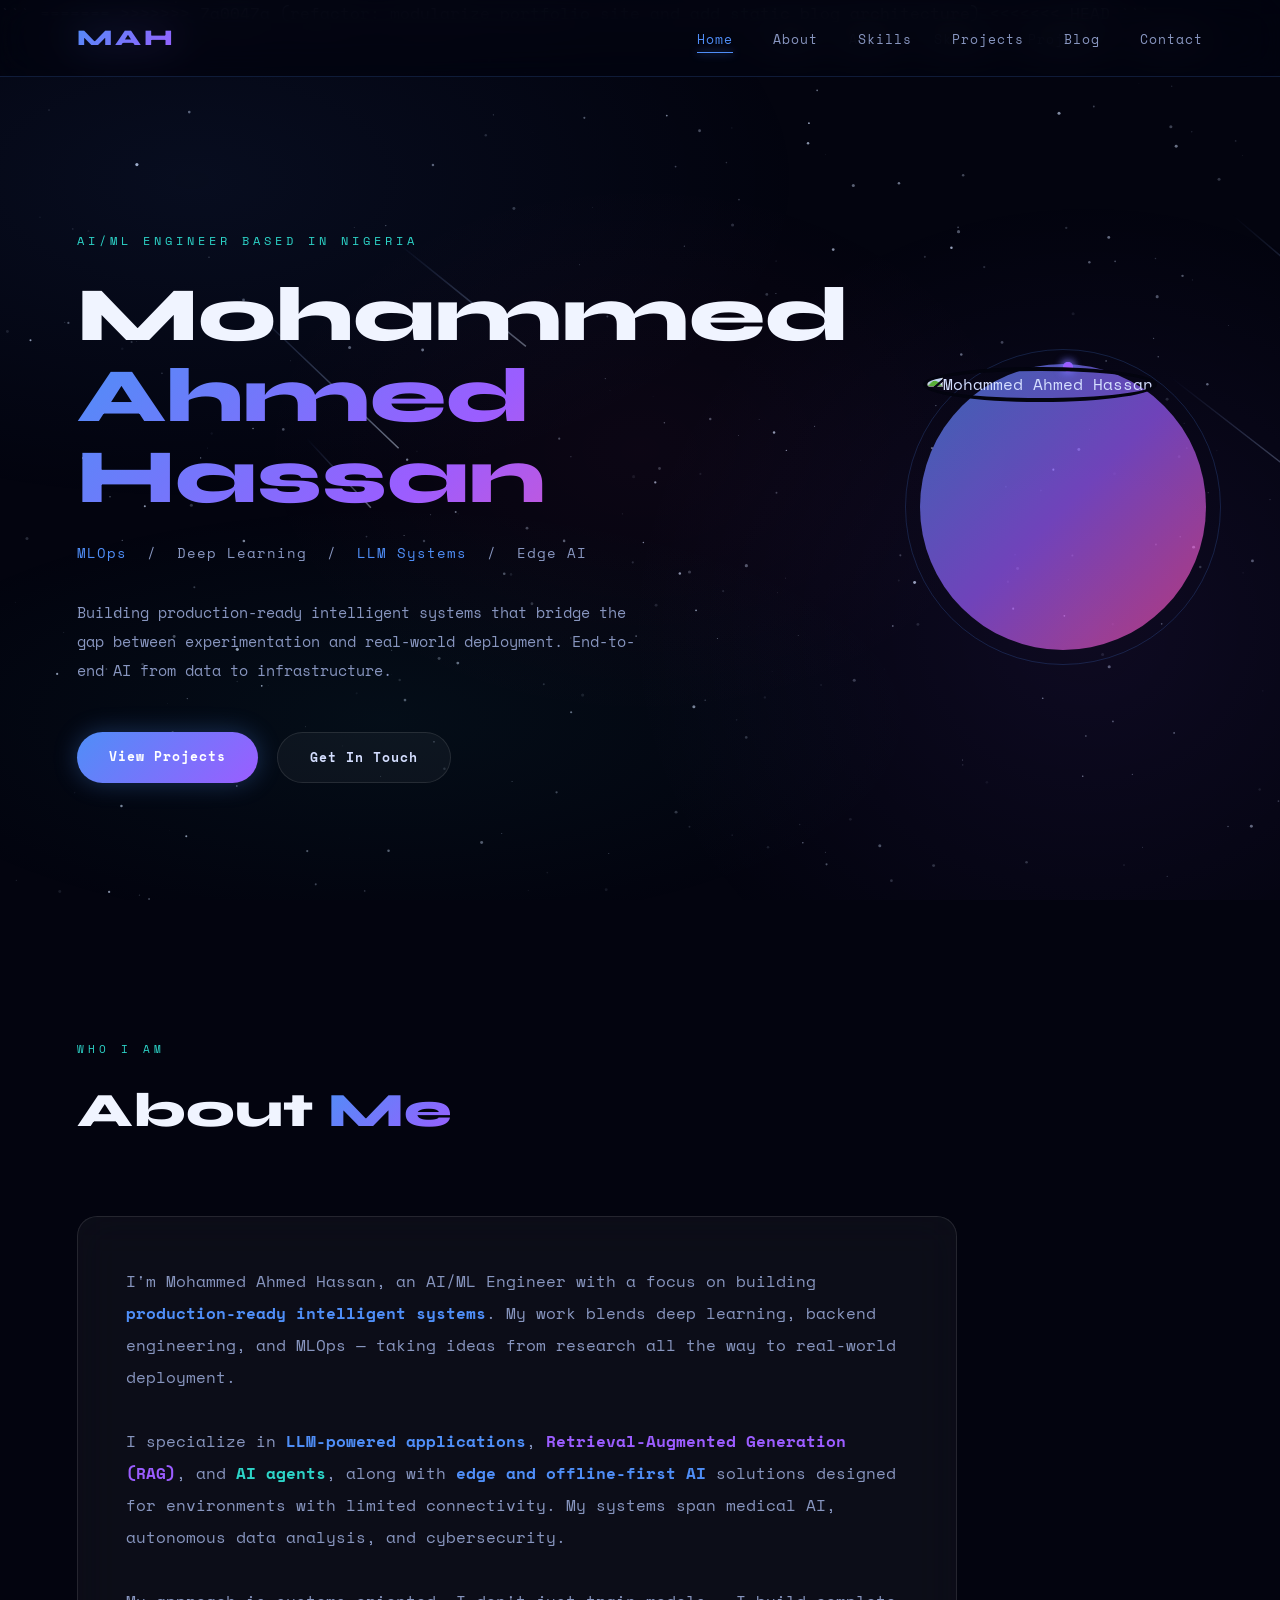
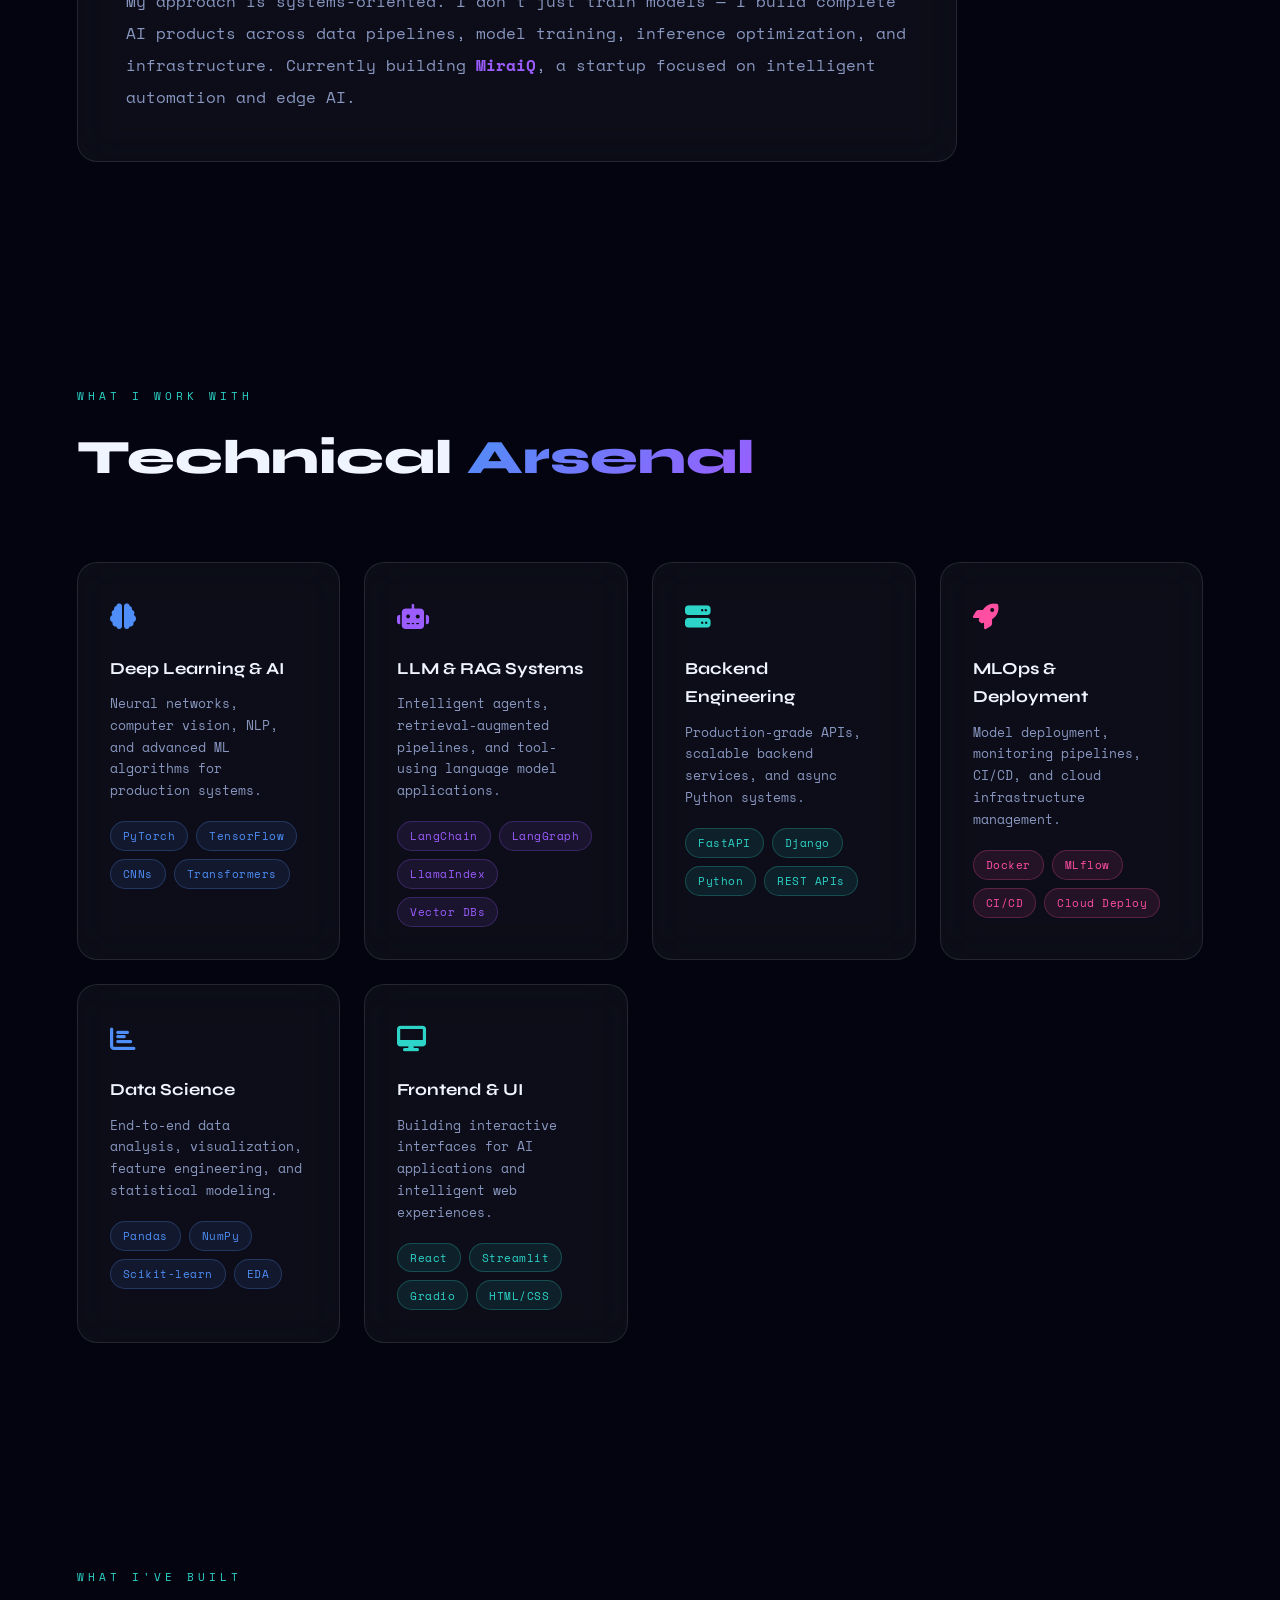
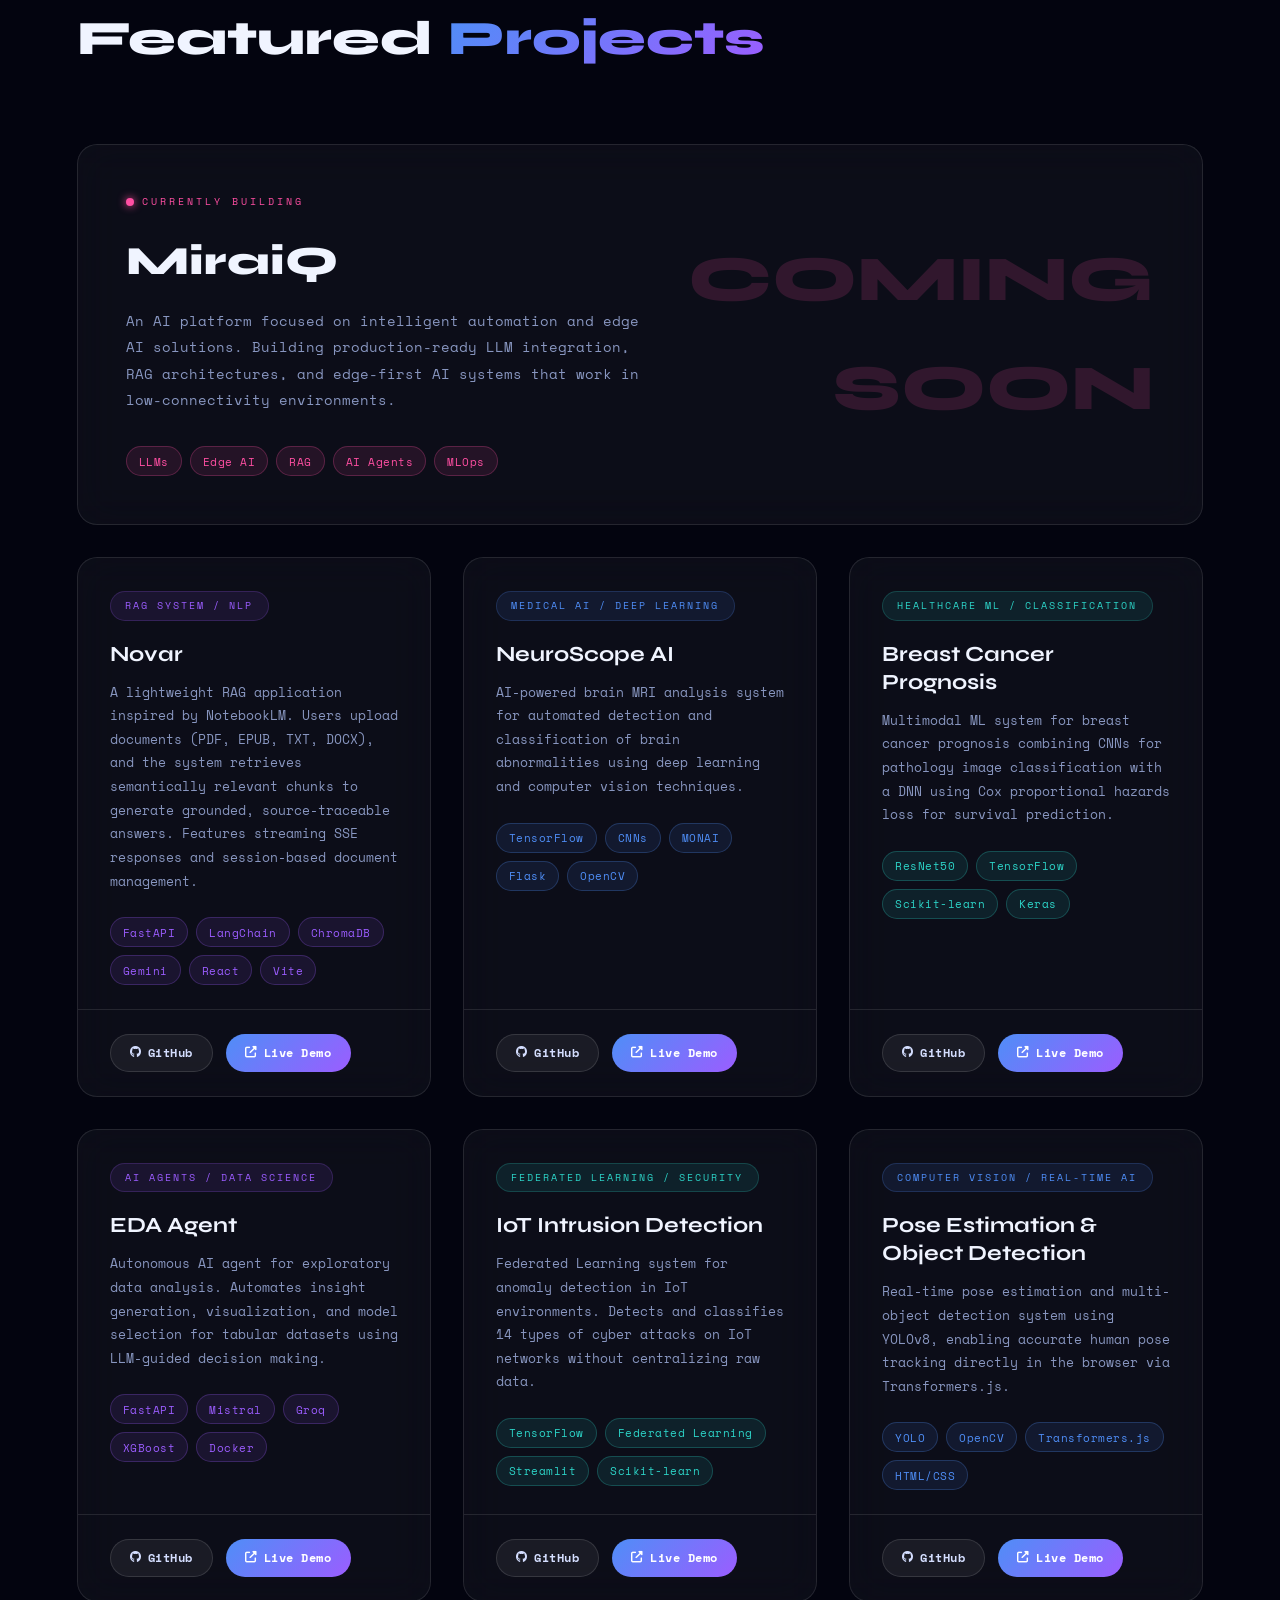
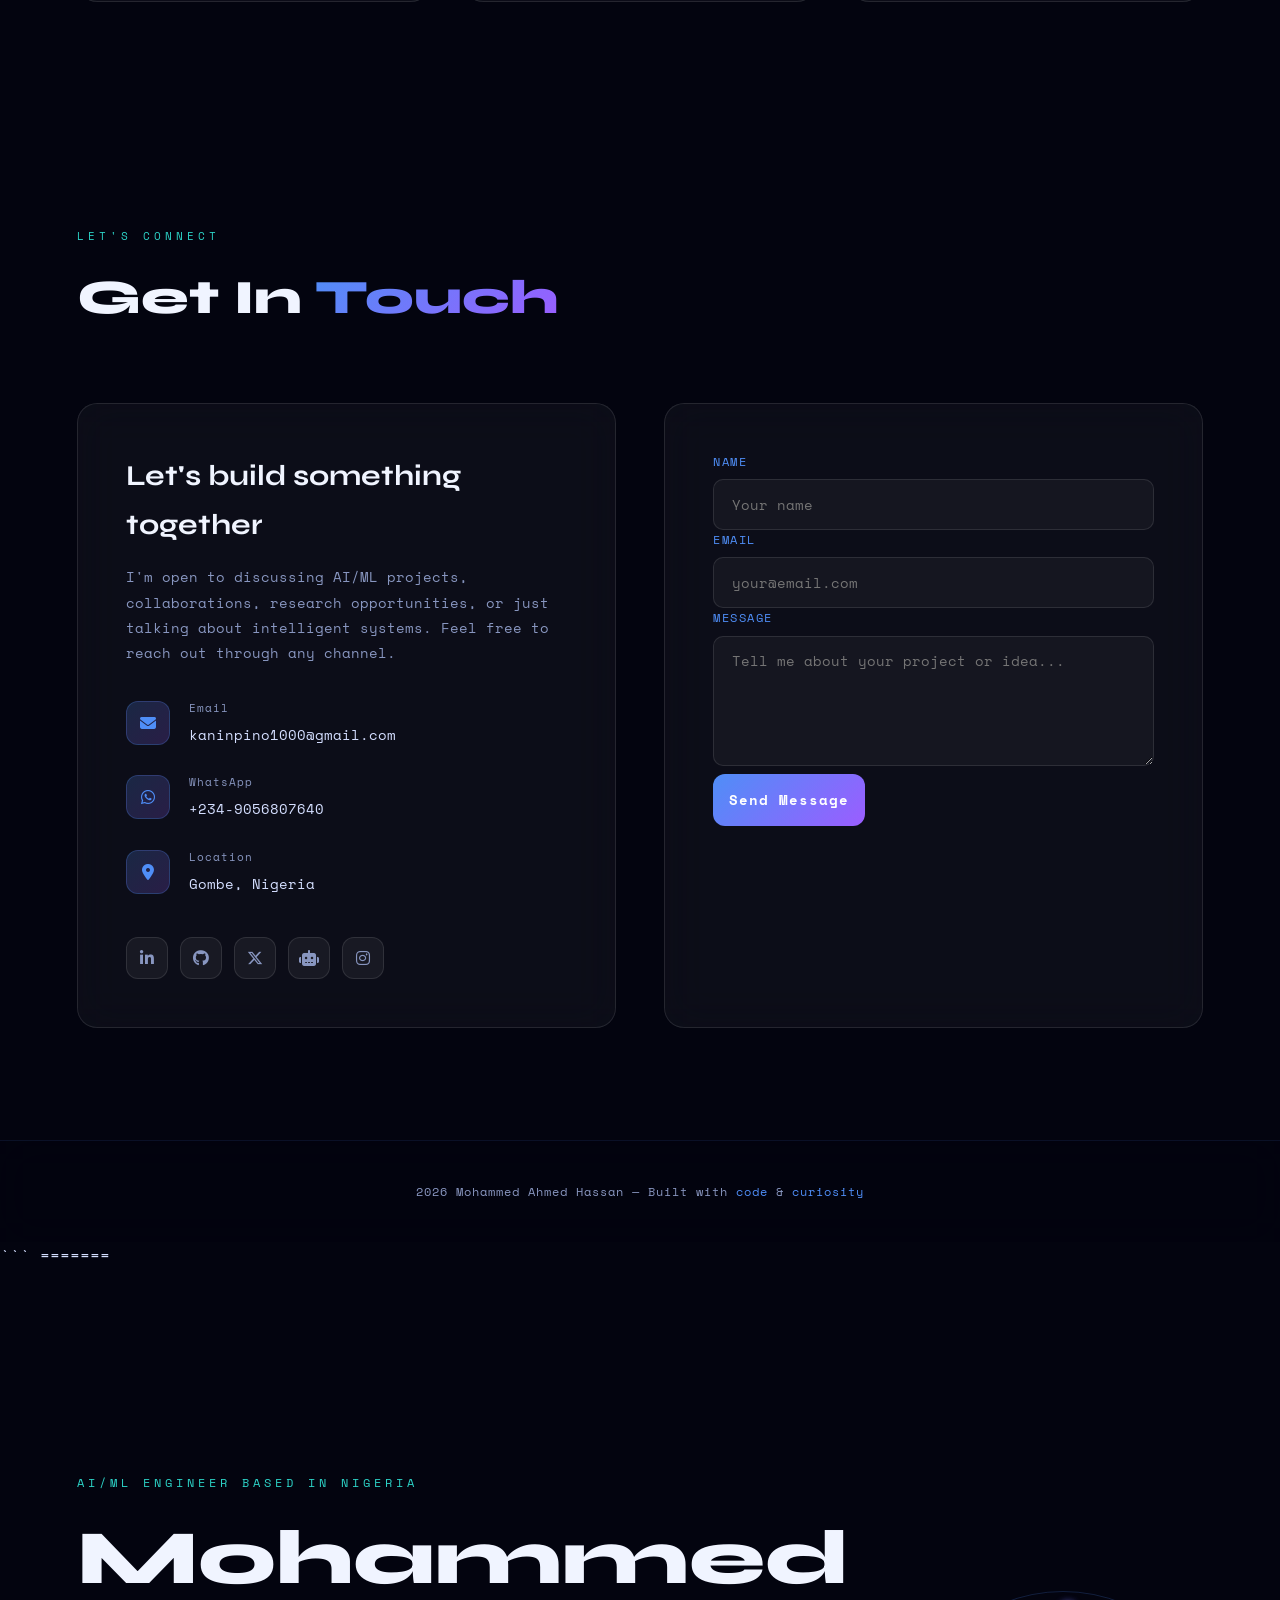
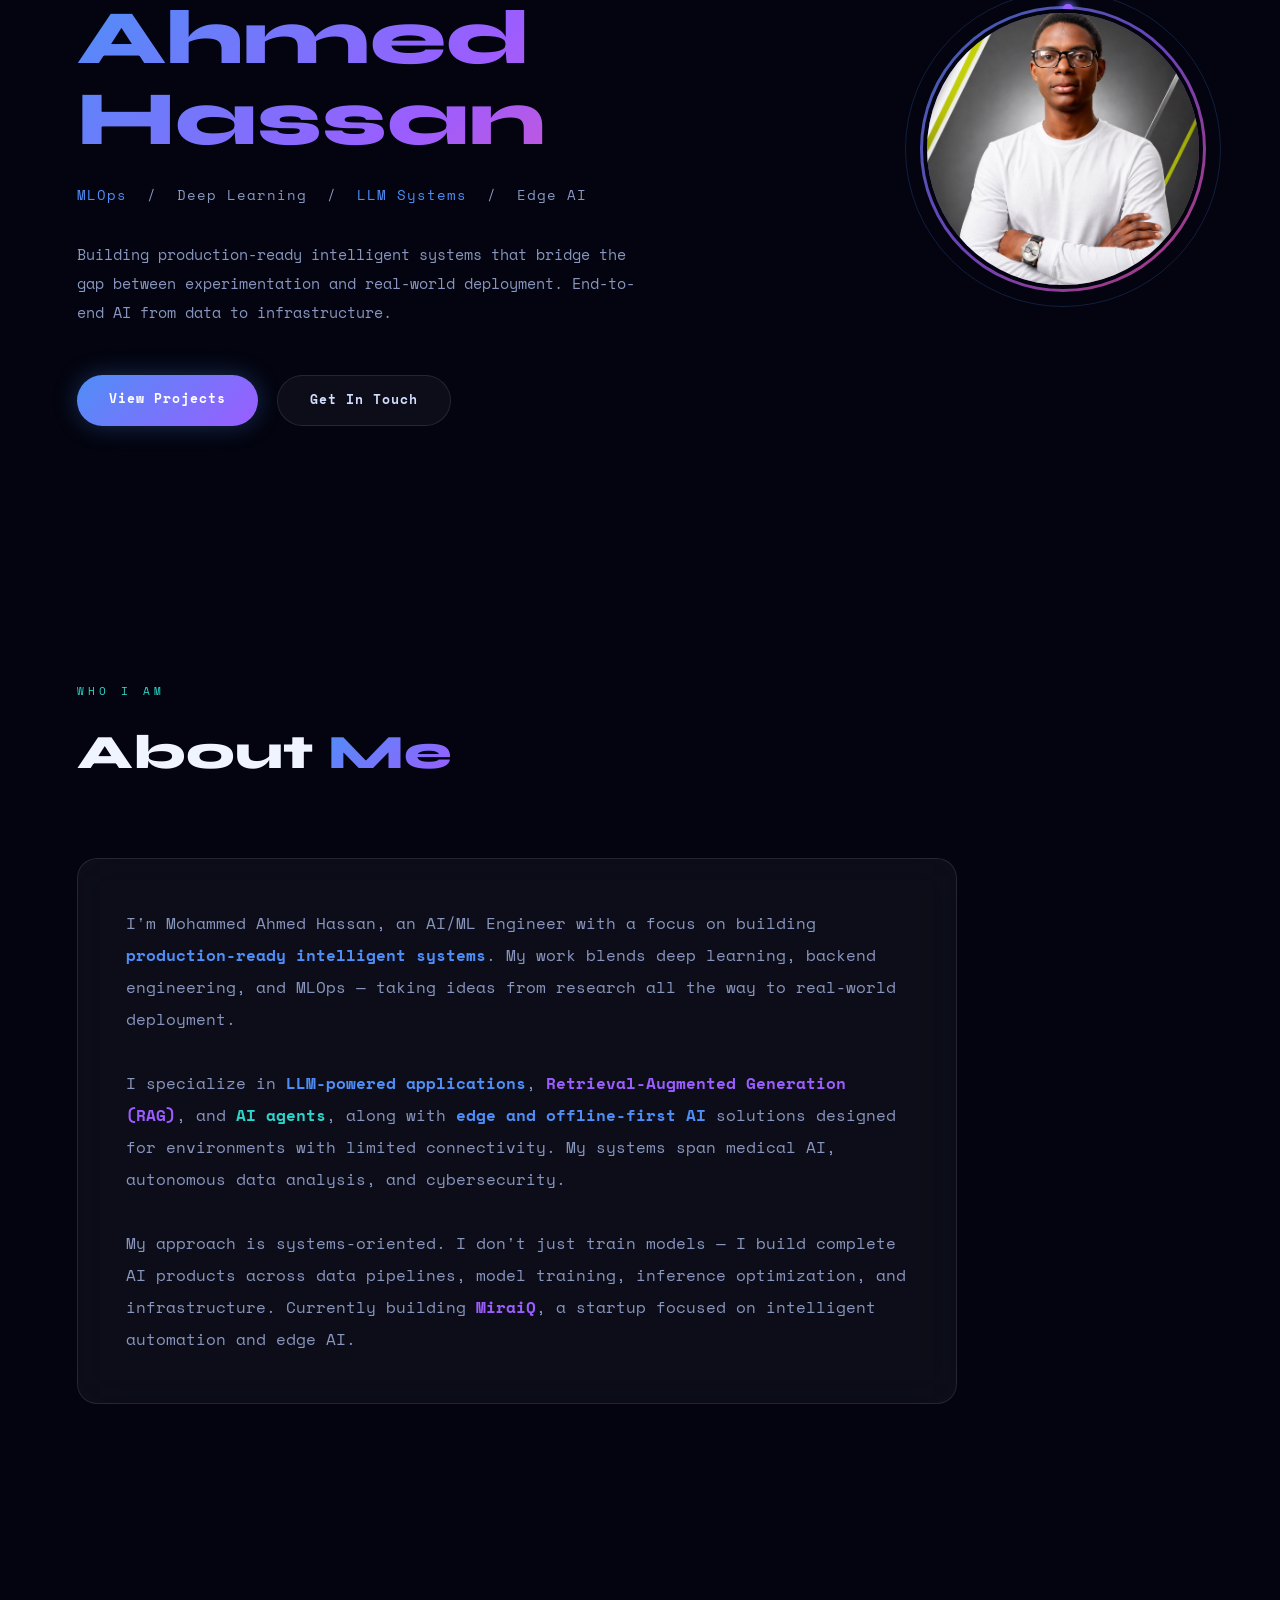
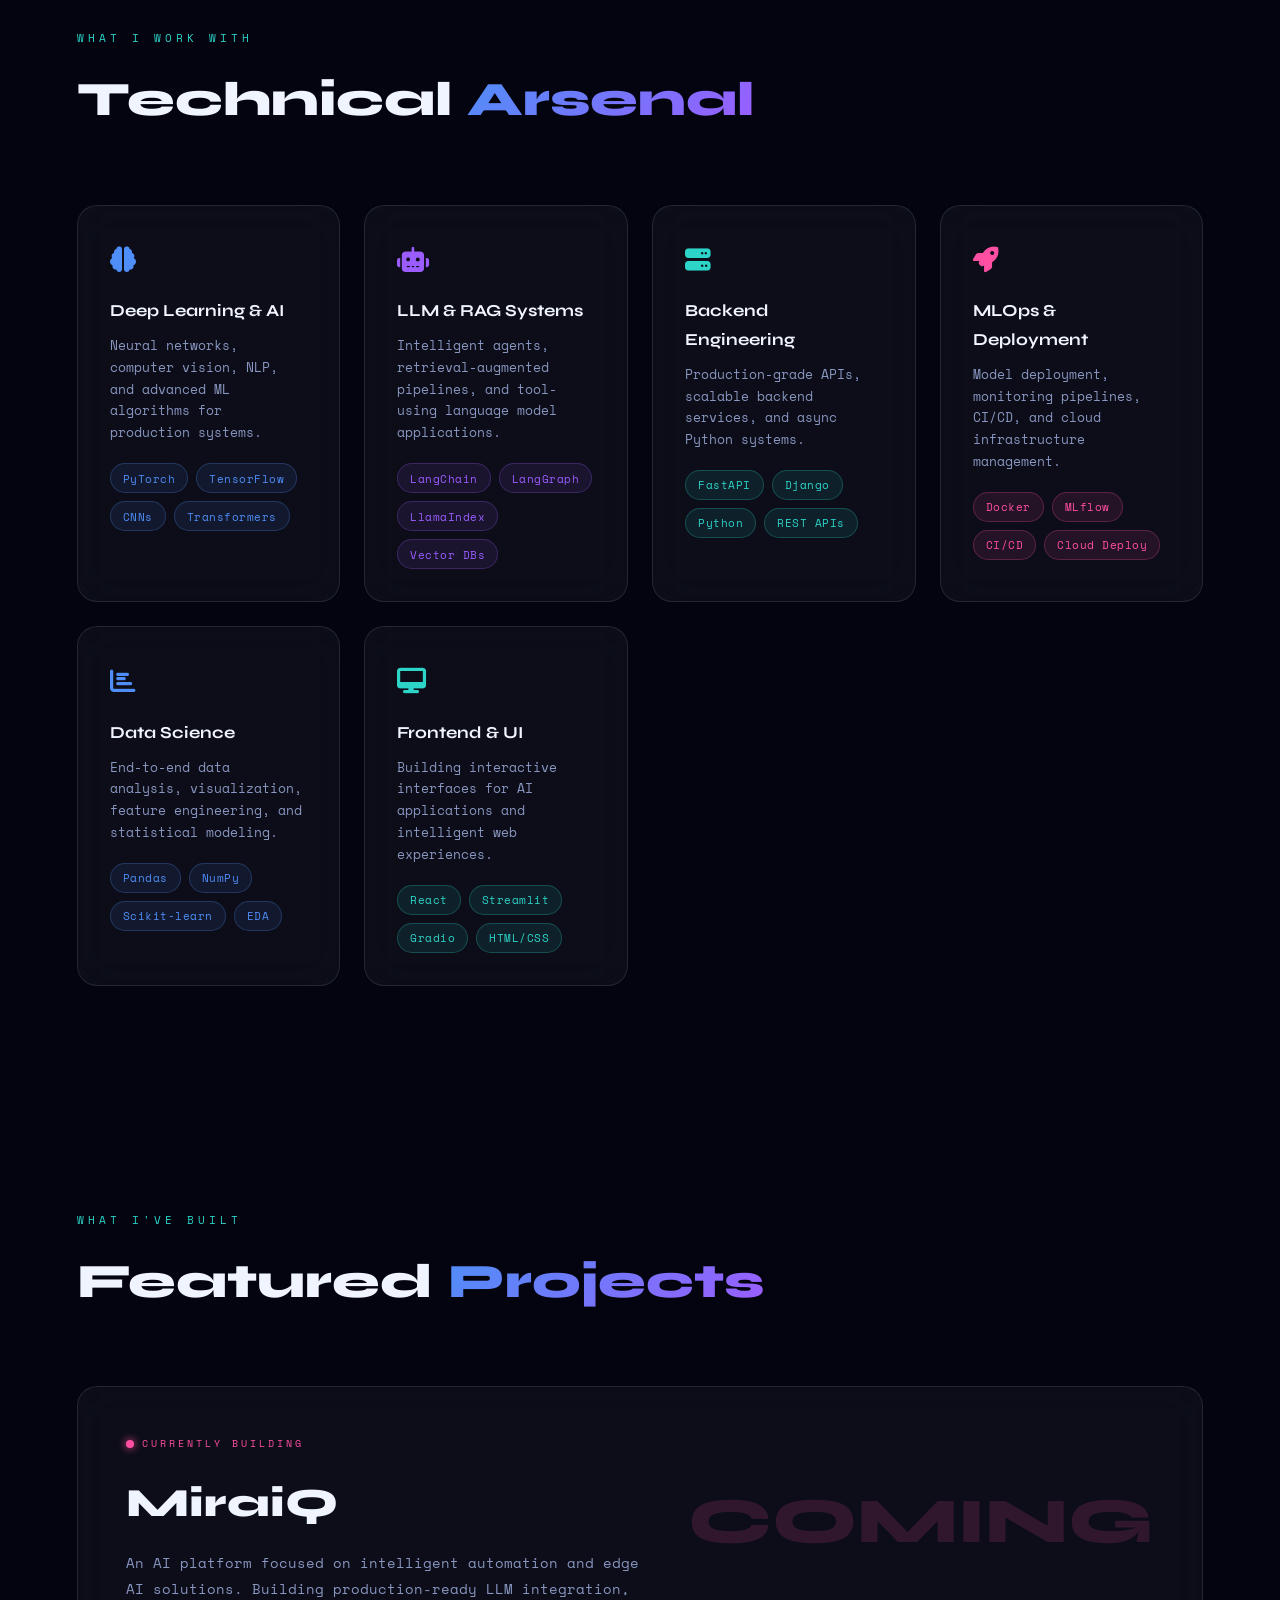
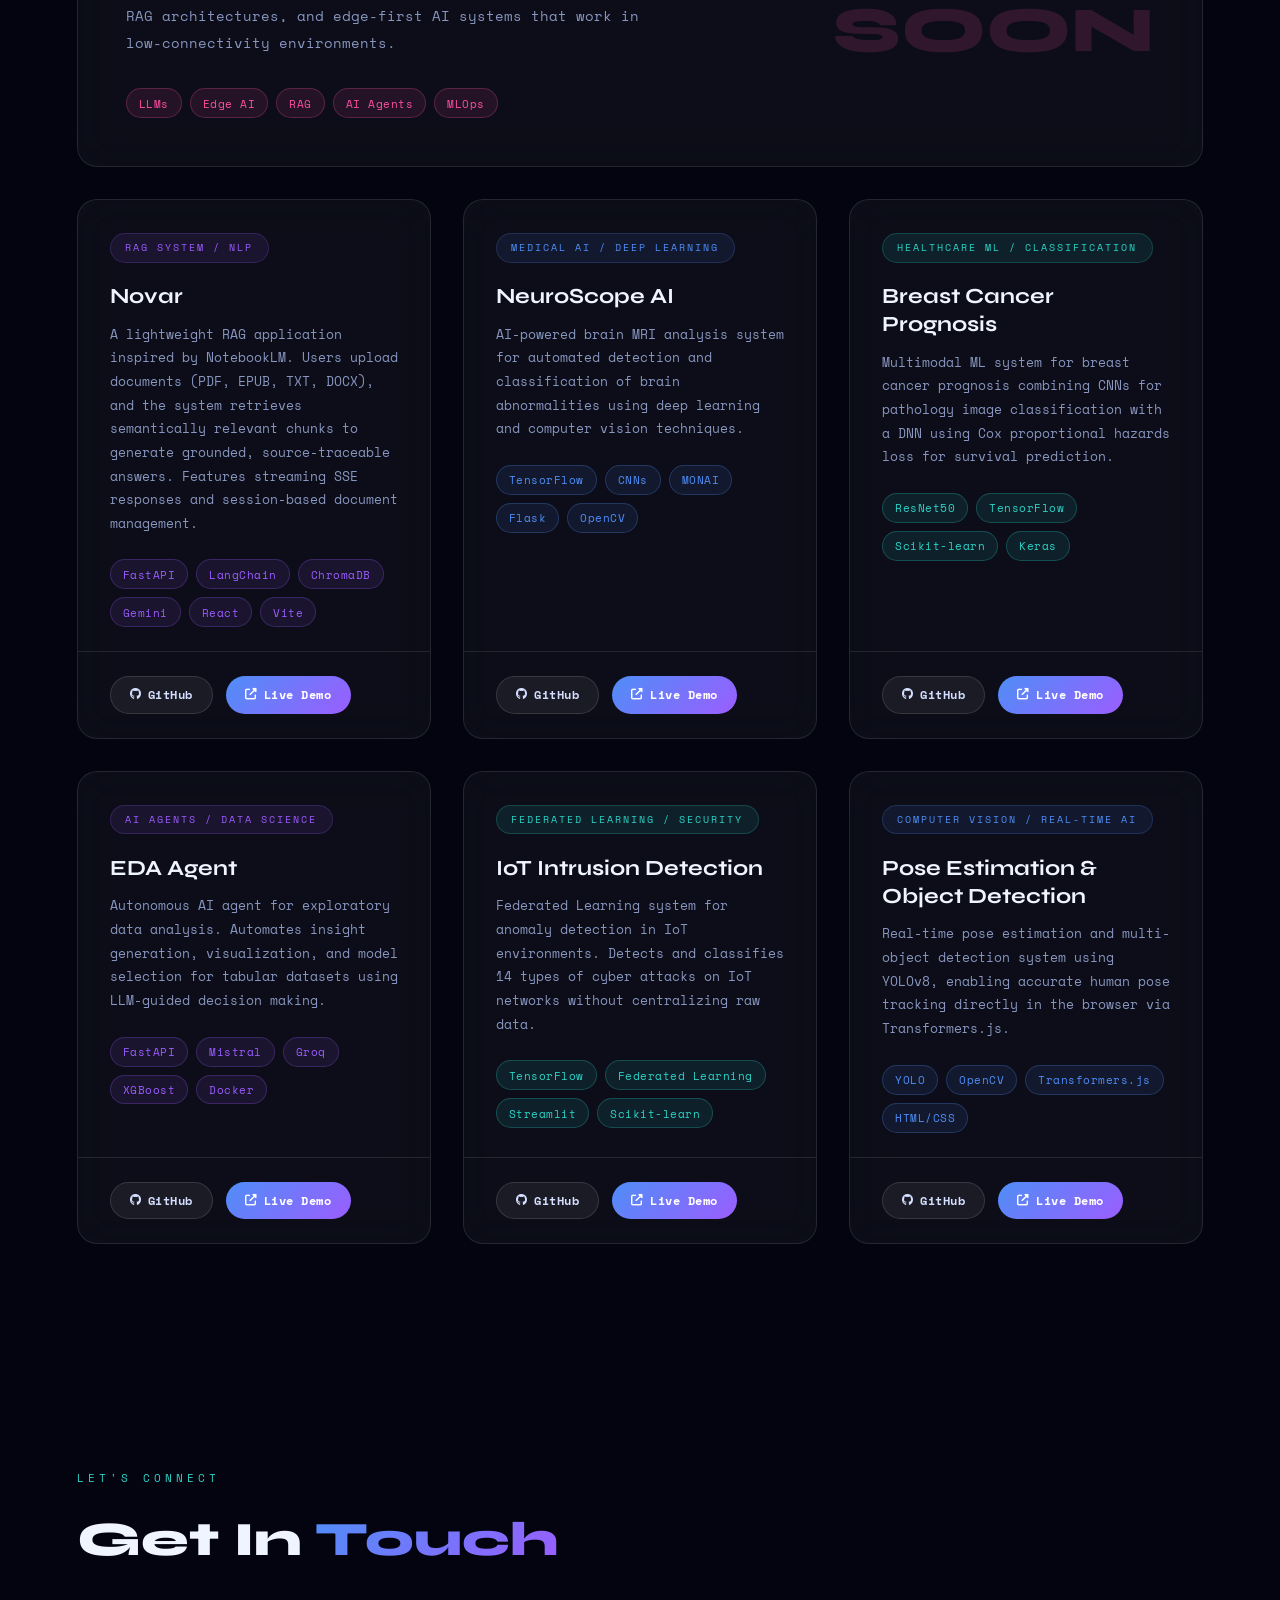
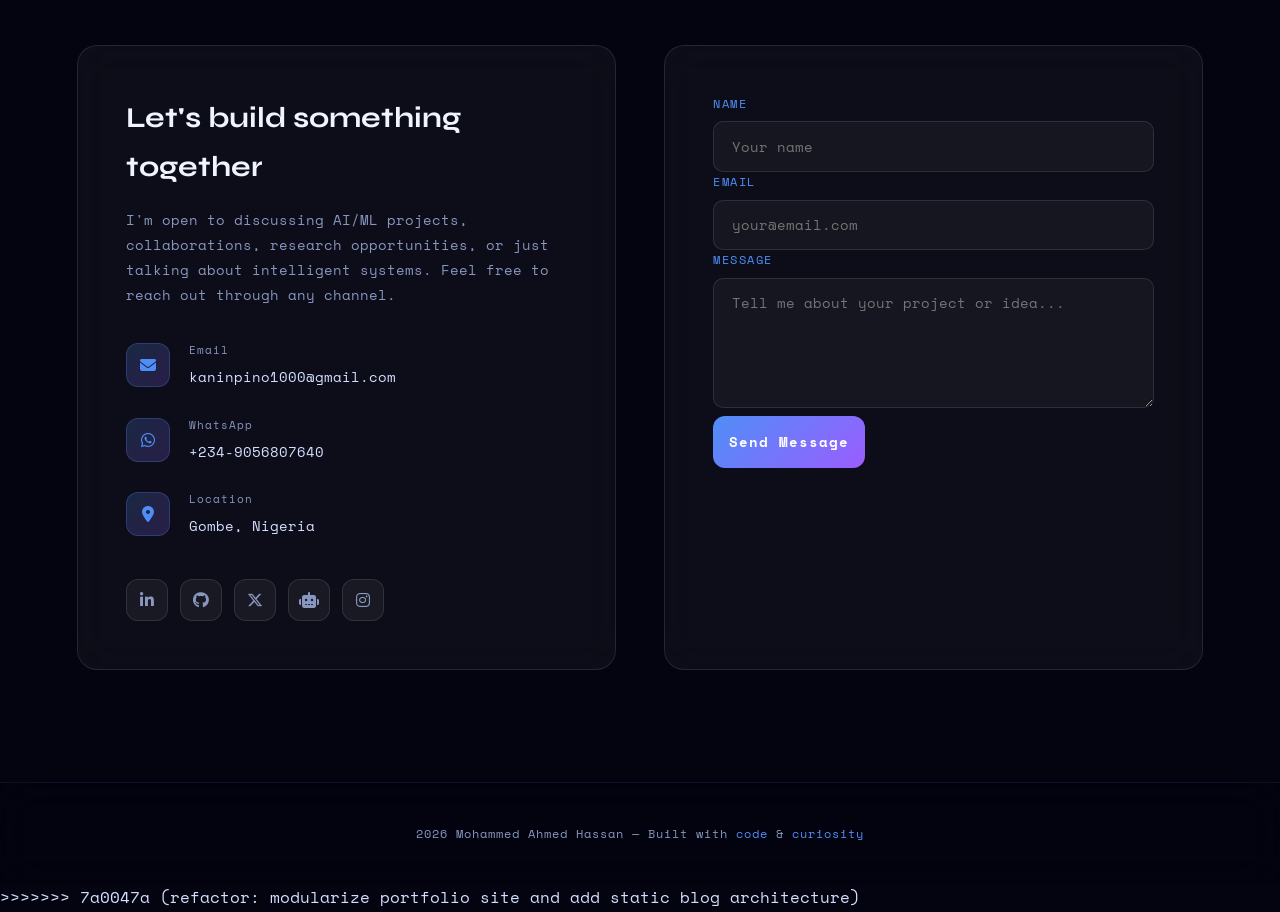
==== commit ef73b175: "refactor: modularize portfolio site and add static blog architecture" ====
--- a/index.html
+++ b/index.html
@@ -1,5 +1,4 @@
 <!DOCTYPE html>
-
 <html lang="en">
 <head>
     <meta charset="UTF-8">
@@ -910,11 +909,15 @@
 </style>
 ```
 
+=======
+    <link rel="stylesheet" href="css/style.css">
+>>>>>>> 7a0047a (refactor: modularize portfolio site and add static blog architecture)
 </head>
 <body>
     <canvas id="starfield"></canvas>
     <div class="nebula-layer"></div>
 
+<<<<<<< HEAD
 ```
 <div class="content-wrapper">
     <nav>
@@ -1440,5 +1443,371 @@
 </script>
 ```
 
+=======
+    <div class="content-wrapper">
+        <nav>
+            <a href="index.html" class="logo">MAH</a>
+            <ul class="nav-links" id="navLinks">
+                <li><a href="index.html" class="nav-link">Home</a></li>
+                <li><a href="index.html#about" class="nav-link">About</a></li>
+                <li><a href="index.html#skills" class="nav-link">Skills</a></li>
+                <li><a href="index.html#projects" class="nav-link">Projects</a></li>
+                <li><a href="blog.html" class="nav-link">Blog</a></li>
+                <li><a href="index.html#contact" class="nav-link">Contact</a></li>
+            </ul>
+            <button class="hamburger" id="hamburger" aria-label="Toggle menu">
+                <span></span>
+                <span></span>
+                <span></span>
+            </button>
+        </nav>
+
+        <!-- HERO -->
+        <section class="hero" id="home">
+            <div class="hero-inner">
+                <div class="hero-text">
+                    <p class="hero-label">AI/ML Engineer based in Nigeria</p>
+                    <h1 class="hero-name">
+                        <span class="line1">Mohammed</span>
+                        <span class="line2">Ahmed Hassan</span>
+                    </h1>
+                    <p class="hero-roles">
+                        <span>MLOps</span> &nbsp;/&nbsp; Deep Learning &nbsp;/&nbsp; <span>LLM Systems</span> &nbsp;/&nbsp; Edge AI
+                    </p>
+                    <p class="hero-desc">
+                        Building production-ready intelligent systems that bridge the gap between experimentation and real-world deployment. End-to-end AI from data to infrastructure.
+                    </p>
+                    <div class="hero-btns">
+                        <a href="#projects" class="btn btn-primary">View Projects</a>
+                        <a href="#contact" class="btn btn-ghost">Get In Touch</a>
+                    </div>
+                </div>
+                <div class="hero-photo-wrap">
+                    <div class="orbit-dot"></div>
+                    <div class="orbit-dot"></div>
+                    <img src="assets/images/profile-photo.jpeg" alt="Mohammed Ahmed Hassan" class="hero-photo" />
+                </div>
+            </div>
+        </section>
+
+        <!-- ABOUT -->
+        <section id="about">
+            <div class="section-header reveal">
+                <span class="section-eyebrow">Who I am</span>
+                <h2 class="section-title">About <span>Me</span></h2>
+            </div>
+            <div class="glass about-body reveal">
+                I'm Mohammed Ahmed Hassan, an AI/ML Engineer with a focus on building
+                <span class="highlight">production-ready intelligent systems</span>. My work blends deep learning,
+                backend engineering, and MLOps — taking ideas from research all the way to real-world deployment.
+                <br><br>
+                I specialize in <span class="highlight">LLM-powered applications</span>,
+                <span class="highlight-purple">Retrieval-Augmented Generation (RAG)</span>, and
+                <span class="highlight-teal">AI agents</span>, along with
+                <span class="highlight">edge and offline-first AI</span> solutions designed for environments
+                with limited connectivity. My systems span medical AI, autonomous data analysis, and cybersecurity.
+                <br><br>
+                My approach is systems-oriented. I don't just train models — I build complete AI products across
+                data pipelines, model training, inference optimization, and infrastructure. Currently building
+                <span class="highlight-purple">MiraiQ</span>, a startup focused on intelligent automation and edge AI.
+            </div>
+        </section>
+
+        <!-- SKILLS -->
+        <section id="skills">
+            <div class="section-header reveal">
+                <span class="section-eyebrow">What I work with</span>
+                <h2 class="section-title">Technical <span>Arsenal</span></h2>
+            </div>
+            <div class="skills-grid">
+                <div class="glass skill-card reveal">
+                    <span class="skill-icon" style="color: var(--nebula-blue)"><i class="fas fa-brain"></i></span>
+                    <h3>Deep Learning & AI</h3>
+                    <p>Neural networks, computer vision, NLP, and advanced ML algorithms for production systems.</p>
+                    <div class="tags">
+                        <span class="tag">PyTorch</span>
+                        <span class="tag">TensorFlow</span>
+                        <span class="tag">CNNs</span>
+                        <span class="tag">Transformers</span>
+                    </div>
+                </div>
+                <div class="glass skill-card reveal">
+                    <span class="skill-icon" style="color: var(--nebula-purple)"><i class="fas fa-robot"></i></span>
+                    <h3>LLM & RAG Systems</h3>
+                    <p>Intelligent agents, retrieval-augmented pipelines, and tool-using language model applications.</p>
+                    <div class="tags">
+                        <span class="tag purple">LangChain</span>
+                        <span class="tag purple">LangGraph</span>
+                        <span class="tag purple">LlamaIndex</span>
+                        <span class="tag purple">Vector DBs</span>
+                    </div>
+                </div>
+                <div class="glass skill-card reveal">
+                    <span class="skill-icon" style="color: var(--nebula-teal)"><i class="fas fa-server"></i></span>
+                    <h3>Backend Engineering</h3>
+                    <p>Production-grade APIs, scalable backend services, and async Python systems.</p>
+                    <div class="tags">
+                        <span class="tag teal">FastAPI</span>
+                        <span class="tag teal">Django</span>
+                        <span class="tag teal">Python</span>
+                        <span class="tag teal">REST APIs</span>
+                    </div>
+                </div>
+                <div class="glass skill-card reveal">
+                    <span class="skill-icon" style="color: var(--nebula-pink)"><i class="fas fa-rocket"></i></span>
+                    <h3>MLOps & Deployment</h3>
+                    <p>Model deployment, monitoring pipelines, CI/CD, and cloud infrastructure management.</p>
+                    <div class="tags">
+                        <span class="tag pink">Docker</span>
+                        <span class="tag pink">MLflow</span>
+                        <span class="tag pink">CI/CD</span>
+                        <span class="tag pink">Cloud Deploy</span>
+                    </div>
+                </div>
+                <div class="glass skill-card reveal">
+                    <span class="skill-icon" style="color: var(--nebula-blue)"><i class="fas fa-chart-bar"></i></span>
+                    <h3>Data Science</h3>
+                    <p>End-to-end data analysis, visualization, feature engineering, and statistical modeling.</p>
+                    <div class="tags">
+                        <span class="tag">Pandas</span>
+                        <span class="tag">NumPy</span>
+                        <span class="tag">Scikit-learn</span>
+                        <span class="tag">EDA</span>
+                    </div>
+                </div>
+                <div class="glass skill-card reveal">
+                    <span class="skill-icon" style="color: var(--nebula-teal)"><i class="fas fa-desktop"></i></span>
+                    <h3>Frontend & UI</h3>
+                    <p>Building interactive interfaces for AI applications and intelligent web experiences.</p>
+                    <div class="tags">
+                        <span class="tag teal">React</span>
+                        <span class="tag teal">Streamlit</span>
+                        <span class="tag teal">Gradio</span>
+                        <span class="tag teal">HTML/CSS</span>
+                    </div>
+                </div>
+            </div>
+        </section>
+
+        <!-- PROJECTS -->
+        <section id="projects">
+            <div class="section-header reveal">
+                <span class="section-eyebrow">What I've built</span>
+                <h2 class="section-title">Featured <span>Projects</span></h2>
+            </div>
+            <div class="projects-grid">
+
+                <!-- MiraiQ Featured -->
+                <div class="glass featured-card reveal">
+                    <div>
+                        <div class="featured-label">
+                            <div class="pulse-dot"></div>
+                            Currently Building
+                        </div>
+                        <h3>MiraiQ</h3>
+                        <p>An AI platform focused on intelligent automation and edge AI solutions. Building production-ready LLM integration, RAG architectures, and edge-first AI systems that work in low-connectivity environments.</p>
+                        <div class="tags" style="margin-bottom: 0;">
+                            <span class="tag pink">LLMs</span>
+                            <span class="tag pink">Edge AI</span>
+                            <span class="tag pink">RAG</span>
+                            <span class="tag pink">AI Agents</span>
+                            <span class="tag pink">MLOps</span>
+                        </div>
+                    </div>
+                    <div style="text-align: right; padding: 1rem 0;">
+                        <div style="font-size: 4rem; opacity: 0.15; font-family: 'Syne', sans-serif; font-weight: 800; color: var(--nebula-pink); white-space: nowrap;">COMING<br>SOON</div>
+                    </div>
+                </div>
+
+                <!-- NOVAR -->
+                <div class="glass project-card reveal">
+                    <div class="project-top">
+                        <span class="project-badge purple">RAG System / NLP</span>
+                        <h3>Novar</h3>
+                        <p>A lightweight RAG application inspired by NotebookLM. Users upload documents (PDF, EPUB, TXT, DOCX), and the system retrieves semantically relevant chunks to generate grounded, source-traceable answers. Features streaming SSE responses and session-based document management.</p>
+                        <div class="tags">
+                            <span class="tag purple">FastAPI</span>
+                            <span class="tag purple">LangChain</span>
+                            <span class="tag purple">ChromaDB</span>
+                            <span class="tag purple">Gemini</span>
+                            <span class="tag purple">React</span>
+                            <span class="tag purple">Vite</span>
+                        </div>
+                    </div>
+                    <div class="project-bottom">
+                        <a href="https://github.com/MohammedAH10/Novar-Network-of-Vecrtorized-Archive-Retrieval" target="_blank" class="proj-link github"><i class="fab fa-github"></i> GitHub</a>
+                        <a href="https://novar-ui.onrender.com" target="_blank" class="proj-link demo"><i class="fas fa-external-link-alt"></i> Live Demo</a>
+                    </div>
+                </div>
+
+                <!-- Brain MRI -->
+                <div class="glass project-card reveal">
+                    <div class="project-top">
+                        <span class="project-badge">Medical AI / Deep Learning</span>
+                        <h3>NeuroScope AI</h3>
+                        <p>AI-powered brain MRI analysis system for automated detection and classification of brain abnormalities using deep learning and computer vision techniques.</p>
+                        <div class="tags">
+                            <span class="tag">TensorFlow</span>
+                            <span class="tag">CNNs</span>
+                            <span class="tag">MONAI</span>
+                            <span class="tag">Flask</span>
+                            <span class="tag">OpenCV</span>
+                        </div>
+                    </div>
+                    <div class="project-bottom">
+                        <a href="https://github.com/MohammedAH10/MyFinalYearProject" target="_blank" class="proj-link github"><i class="fab fa-github"></i> GitHub</a>
+                        <a href="https://huggingface.co/spaces/MohammedAH/NeuroScope-AI" target="_blank" class="proj-link demo"><i class="fas fa-external-link-alt"></i> Live Demo</a>
+                    </div>
+                </div>
+
+                <!-- Breast Cancer -->
+                <div class="glass project-card reveal">
+                    <div class="project-top">
+                        <span class="project-badge teal">Healthcare ML / Classification</span>
+                        <h3>Breast Cancer Prognosis</h3>
+                        <p>Multimodal ML system for breast cancer prognosis combining CNNs for pathology image classification with a DNN using Cox proportional hazards loss for survival prediction.</p>
+                        <div class="tags">
+                            <span class="tag teal">ResNet50</span>
+                            <span class="tag teal">TensorFlow</span>
+                            <span class="tag teal">Scikit-learn</span>
+                            <span class="tag teal">Keras</span>
+                        </div>
+                    </div>
+                    <div class="project-bottom">
+                        <a href="https://github.com/MohammedAH10/BreastCancerPrognosis" target="_blank" class="proj-link github"><i class="fab fa-github"></i> GitHub</a>
+                        <a href="https://breastcancerprognosis-1.onrender.com" target="_blank" class="proj-link demo"><i class="fas fa-external-link-alt"></i> Live Demo</a>
+                    </div>
+                </div>
+
+                <!-- EDA Agent -->
+                <div class="glass project-card reveal">
+                    <div class="project-top">
+                        <span class="project-badge purple">AI Agents / Data Science</span>
+                        <h3>EDA Agent</h3>
+                        <p>Autonomous AI agent for exploratory data analysis. Automates insight generation, visualization, and model selection for tabular datasets using LLM-guided decision making.</p>
+                        <div class="tags">
+                            <span class="tag purple">FastAPI</span>
+                            <span class="tag purple">Mistral</span>
+                            <span class="tag purple">Groq</span>
+                            <span class="tag purple">XGBoost</span>
+                            <span class="tag purple">Docker</span>
+                        </div>
+                    </div>
+                    <div class="project-bottom">
+                        <a href="https://github.com/MohammedAH10/ExploratoryDataAnalysis-Agent" target="_blank" class="proj-link github"><i class="fab fa-github"></i> GitHub</a>
+                        <a href="https://exploratorydataanalysis-agent.onrender.com" target="_blank" class="proj-link demo"><i class="fas fa-external-link-alt"></i> Live Demo</a>
+                    </div>
+                </div>
+
+                <!-- IoT Intrusion -->
+                <div class="glass project-card reveal">
+                    <div class="project-top">
+                        <span class="project-badge teal">Federated Learning / Security</span>
+                        <h3>IoT Intrusion Detection</h3>
+                        <p>Federated Learning system for anomaly detection in IoT environments. Detects and classifies 14 types of cyber attacks on IoT networks without centralizing raw data.</p>
+                        <div class="tags">
+                            <span class="tag teal">TensorFlow</span>
+                            <span class="tag teal">Federated Learning</span>
+                            <span class="tag teal">Streamlit</span>
+                            <span class="tag teal">Scikit-learn</span>
+                        </div>
+                    </div>
+                    <div class="project-bottom">
+                        <a href="https://huggingface.co/spaces/MohammedAH/Intrusion-Detection/tree/main" target="_blank" class="proj-link github"><i class="fab fa-github"></i> GitHub</a>
+                        <a href="https://huggingface.co/spaces/MohammedAH/Intrusion-Detection" target="_blank" class="proj-link demo"><i class="fas fa-external-link-alt"></i> Live Demo</a>
+                    </div>
+                </div>
+
+                <!-- Pose Estimation -->
+                <div class="glass project-card reveal">
+                    <div class="project-top">
+                        <span class="project-badge">Computer Vision / Real-time AI</span>
+                        <h3>Pose Estimation & Object Detection</h3>
+                        <p>Real-time pose estimation and multi-object detection system using YOLOv8, enabling accurate human pose tracking directly in the browser via Transformers.js.</p>
+                        <div class="tags">
+                            <span class="tag">YOLO</span>
+                            <span class="tag">OpenCV</span>
+                            <span class="tag">Transformers.js</span>
+                            <span class="tag">HTML/CSS</span>
+                        </div>
+                    </div>
+                    <div class="project-bottom">
+                        <a href="https://huggingface.co/spaces/MohammedAH/Yolov-26/tree/main" target="_blank" class="proj-link github"><i class="fab fa-github"></i> GitHub</a>
+                        <a href="https://huggingface.co/spaces/MohammedAH/Yolov-26" target="_blank" class="proj-link demo"><i class="fas fa-external-link-alt"></i> Live Demo</a>
+                    </div>
+                </div>
+
+            </div>
+        </section>
+
+        <!-- CONTACT -->
+        <section id="contact">
+            <div class="section-header reveal">
+                <span class="section-eyebrow">Let's connect</span>
+                <h2 class="section-title">Get In <span>Touch</span></h2>
+            </div>
+            <div class="contact-grid">
+                <div class="glass contact-left reveal">
+                    <h3>Let's build something together</h3>
+                    <p>I'm open to discussing AI/ML projects, collaborations, research opportunities, or just talking about intelligent systems. Feel free to reach out through any channel.</p>
+
+                    <div class="contact-item">
+                        <div class="contact-icon"><i class="fas fa-envelope"></i></div>
+                        <div class="info">
+                            <p>Email</p>
+                            <a href="mailto:kaninpino1000@gmail.com">kaninpino1000@gmail.com</a>
+                        </div>
+                    </div>
+                    <div class="contact-item">
+                        <div class="contact-icon"><i class="fab fa-whatsapp"></i></div>
+                        <div class="info">
+                            <p>WhatsApp</p>
+                            <a href="https://wa.me/2349056807640" target="_blank">+234-9056807640</a>
+                        </div>
+                    </div>
+                    <div class="contact-item">
+                        <div class="contact-icon"><i class="fas fa-map-marker-alt"></i></div>
+                        <div class="info">
+                            <p>Location</p>
+                            <span>Gombe, Nigeria</span>
+                        </div>
+                    </div>
+
+                    <div class="socials">
+                        <a href="https://linkedin.com/in/mohammed-ahmed-hassan" target="_blank" class="social-btn" title="LinkedIn"><i class="fab fa-linkedin-in"></i></a>
+                        <a href="https://github.com/MohammedAH10" target="_blank" class="social-btn" title="GitHub"><i class="fab fa-github"></i></a>
+                        <a href="https://x.com/MohammedAH70" target="_blank" class="social-btn" title="X (Twitter)"><i class="fab fa-x-twitter"></i></a>
+                        <a href="https://huggingface.co/MohammedAH" target="_blank" class="social-btn" title="HuggingFace"><i class="fas fa-robot"></i></a>
+                        <a href="https://www.instagram.com/moh_amir10" target="_blank" class="social-btn" title="Instagram"><i class="fab fa-instagram"></i></a>
+                    </div>
+                </div>
+
+                <div class="glass contact-form reveal">
+                    <form action="https://formspree.io/f/YOUR_FORM_ID" method="POST">
+                        <div class="form-group">
+                            <label for="name">Name</label>
+                            <input type="text" id="name" name="name" placeholder="Your name" required>
+                        </div>
+                        <div class="form-group">
+                            <label for="email">Email</label>
+                            <input type="email" id="email" name="email" placeholder="your@email.com" required>
+                        </div>
+                        <div class="form-group">
+                            <label for="message">Message</label>
+                            <textarea id="message" name="message" placeholder="Tell me about your project or idea..." required></textarea>
+                        </div>
+                        <button type="submit" class="btn-submit">Send Message</button>
+                    </form>
+                </div>
+            </div>
+        </section>
+
+        <footer>
+            <p>2026 Mohammed Ahmed Hassan &mdash; Built with <span>code</span> &amp; <span>curiosity</span></p>
+        </footer>
+    </div>
+
+    <script src="js/app.js"></script>
+>>>>>>> 7a0047a (refactor: modularize portfolio site and add static blog architecture)
 </body>
 </html>
--- a/css/style.css
+++ b/css/style.css
@@ -0,0 +1,1348 @@
+/* =============================================
+   SHARED DESIGN SYSTEM
+   Mohammed Ahmed Hassan — Portfolio & Blog
+   ============================================= */
+
+:root {
+    --space-black: #03040f;
+    --space-deep: #070b1a;
+    --space-dark: #0c1228;
+    --glass-bg: rgba(255, 255, 255, 0.04);
+    --glass-border: rgba(255, 255, 255, 0.1);
+    --glass-hover: rgba(255, 255, 255, 0.08);
+    --nebula-blue: #4f8ef7;
+    --nebula-purple: #9b5dff;
+    --nebula-pink: #ff4fa3;
+    --nebula-teal: #2dd4c8;
+    --star-white: #e8f0ff;
+    --text: #d4deff;
+    --text-dim: #8896c0;
+    --text-bright: #f0f4ff;
+    --accent-glow: rgba(79, 142, 247, 0.3);
+}
+
+* { margin: 0; padding: 0; box-sizing: border-box; }
+html { scroll-behavior: smooth; }
+
+body {
+    font-family: 'Space Mono', monospace;
+    background: var(--space-black);
+    color: var(--text);
+    overflow-x: hidden;
+    line-height: 1.7;
+}
+
+/* ---- CANVAS STARFIELD ---- */
+#starfield {
+    position: fixed;
+    top: 0; left: 0;
+    width: 100%; height: 100%;
+    z-index: 0;
+    pointer-events: none;
+}
+
+/* ---- NEBULA BACKGROUND ---- */
+.nebula-layer {
+    position: fixed;
+    top: 0; left: 0;
+    width: 100%; height: 100%;
+    z-index: 0;
+    pointer-events: none;
+    background:
+        radial-gradient(ellipse 80% 60% at 15% 20%, rgba(79, 142, 247, 0.07) 0%, transparent 60%),
+        radial-gradient(ellipse 60% 80% at 85% 70%, rgba(155, 93, 255, 0.08) 0%, transparent 60%),
+        radial-gradient(ellipse 50% 50% at 50% 50%, rgba(255, 79, 163, 0.04) 0%, transparent 60%),
+        radial-gradient(ellipse 70% 40% at 30% 80%, rgba(45, 212, 200, 0.05) 0%, transparent 60%);
+    animation: nebulaDrift 25s ease-in-out infinite alternate;
+}
+
+@keyframes nebulaDrift {
+    0%   { opacity: 0.7; transform: scale(1); }
+    50%  { opacity: 1;   transform: scale(1.05); }
+    100% { opacity: 0.8; transform: scale(1.02); }
+}
+
+/* ---- CONTENT WRAPPER ---- */
+.content-wrapper { position: relative; z-index: 1; }
+
+/* ---- NAV ---- */
+nav {
+    position: fixed;
+    top: 0; width: 100%;
+    padding: 1.2rem 6%;
+    display: flex;
+    justify-content: space-between;
+    align-items: center;
+    z-index: 1000;
+    background: rgba(3, 4, 15, 0.6);
+    backdrop-filter: blur(20px);
+    -webkit-backdrop-filter: blur(20px);
+    border-bottom: 1px solid rgba(79, 142, 247, 0.15);
+}
+
+.logo {
+    font-family: 'Syne', sans-serif;
+    font-size: 1.4rem;
+    font-weight: 800;
+    background: linear-gradient(135deg, var(--nebula-blue), var(--nebula-purple));
+    -webkit-background-clip: text;
+    -webkit-text-fill-color: transparent;
+    background-clip: text;
+    letter-spacing: 3px;
+    text-decoration: none;
+}
+
+.nav-links { display: flex; gap: 2.5rem; list-style: none; }
+
+.nav-links a {
+    color: var(--text-dim);
+    text-decoration: none;
+    font-size: 0.8rem;
+    font-weight: 400;
+    letter-spacing: 1px;
+    transition: color 0.3s;
+    position: relative;
+}
+.nav-links a:hover { color: var(--nebula-blue); }
+
+.nav-links a.active {
+    color: var(--nebula-blue);
+}
+.nav-links a.active::after {
+    content: '';
+    position: absolute;
+    bottom: -4px;
+    left: 0; right: 0;
+    height: 1px;
+    background: var(--nebula-blue);
+    box-shadow: 0 0 8px var(--nebula-blue);
+}
+
+/* ---- SECTIONS ---- */
+section {
+    padding: 7rem 6%;
+    max-width: 1300px;
+    margin: 0 auto;
+}
+
+.section-header { margin-bottom: 4rem; }
+
+.section-eyebrow {
+    font-size: 0.7rem;
+    letter-spacing: 4px;
+    color: var(--nebula-teal);
+    text-transform: uppercase;
+    margin-bottom: 0.75rem;
+    display: block;
+}
+
+.section-title {
+    font-family: 'Syne', sans-serif;
+    font-size: clamp(2rem, 4vw, 3rem);
+    font-weight: 800;
+    color: var(--text-bright);
+}
+
+.section-title span {
+    background: linear-gradient(135deg, var(--nebula-blue), var(--nebula-purple));
+    -webkit-background-clip: text;
+    -webkit-text-fill-color: transparent;
+    background-clip: text;
+}
+
+/* ---- GLASS CARD ---- */
+.glass {
+    background: var(--glass-bg);
+    border: 1px solid var(--glass-border);
+    backdrop-filter: blur(20px);
+    -webkit-backdrop-filter: blur(20px);
+    border-radius: 20px;
+    transition: all 0.35s ease;
+}
+
+.glass:hover {
+    background: var(--glass-hover);
+    border-color: rgba(79, 142, 247, 0.25);
+    box-shadow: 0 8px 40px rgba(79, 142, 247, 0.1);
+    transform: translateY(-4px);
+}
+
+/* ---- TAGS ---- */
+.tags { display: flex; flex-wrap: wrap; gap: 0.5rem; }
+
+.tag {
+    padding: 0.28rem 0.75rem;
+    font-size: 0.7rem;
+    border-radius: 50px;
+    background: rgba(79, 142, 247, 0.1);
+    border: 1px solid rgba(79, 142, 247, 0.25);
+    color: var(--nebula-blue);
+    letter-spacing: 0.5px;
+}
+
+.tag.purple {
+    background: rgba(155, 93, 255, 0.1);
+    border-color: rgba(155, 93, 255, 0.25);
+    color: var(--nebula-purple);
+}
+
+.tag.teal {
+    background: rgba(45, 212, 200, 0.1);
+    border-color: rgba(45, 212, 200, 0.25);
+    color: var(--nebula-teal);
+}
+
+.tag.pink {
+    background: rgba(255, 79, 163, 0.1);
+    border-color: rgba(255, 79, 163, 0.25);
+    color: var(--nebula-pink);
+}
+
+/* ---- BUTTONS ---- */
+.btn {
+    padding: 0.85rem 2rem;
+    font-family: 'Space Mono', monospace;
+    font-size: 0.8rem;
+    font-weight: 700;
+    letter-spacing: 1px;
+    text-decoration: none;
+    border: none;
+    cursor: pointer;
+    transition: all 0.3s;
+    display: inline-block;
+}
+
+.btn-primary {
+    background: linear-gradient(135deg, var(--nebula-blue), var(--nebula-purple));
+    color: #fff;
+    border-radius: 50px;
+    box-shadow: 0 0 25px rgba(79, 142, 247, 0.3);
+}
+.btn-primary:hover {
+    transform: translateY(-3px);
+    box-shadow: 0 8px 35px rgba(79, 142, 247, 0.5);
+}
+
+.btn-ghost {
+    background: var(--glass-bg);
+    color: var(--text);
+    border: 1px solid var(--glass-border);
+    border-radius: 50px;
+    backdrop-filter: blur(10px);
+}
+.btn-ghost:hover {
+    background: var(--glass-hover);
+    border-color: rgba(79, 142, 247, 0.4);
+    transform: translateY(-3px);
+}
+
+/* ---- FOOTER ---- */
+footer {
+    padding: 2.5rem 6%;
+    text-align: center;
+    border-top: 1px solid rgba(79, 142, 247, 0.1);
+    background: rgba(3, 4, 15, 0.7);
+    backdrop-filter: blur(20px);
+    position: relative;
+    z-index: 1;
+}
+
+footer p {
+    font-size: 0.78rem;
+    color: var(--text-dim);
+    letter-spacing: 1px;
+}
+
+footer span { color: var(--nebula-blue); }
+
+/* ---- HAMBURGER ---- */
+.hamburger {
+    display: none;
+    flex-direction: column;
+    justify-content: center;
+    gap: 5px;
+    background: none;
+    border: none;
+    cursor: pointer;
+    padding: 6px;
+    z-index: 1100;
+}
+.hamburger span {
+    display: block;
+    width: 24px;
+    height: 2px;
+    background: var(--text);
+    border-radius: 2px;
+    transition: transform 0.3s, opacity 0.3s, background 0.3s;
+    transform-origin: center;
+}
+.hamburger.open span:nth-child(1) { transform: translateY(7px) rotate(45deg); background: var(--nebula-blue); }
+.hamburger.open span:nth-child(2) { opacity: 0; transform: scaleX(0); }
+.hamburger.open span:nth-child(3) { transform: translateY(-7px) rotate(-45deg); background: var(--nebula-blue); }
+
+/* ---- SCROLL REVEAL ---- */
+.reveal {
+    opacity: 0;
+    transform: translateY(30px);
+    transition: opacity 0.7s ease, transform 0.7s ease;
+}
+.reveal.visible {
+    opacity: 1;
+    transform: translateY(0);
+}
+
+/* ---- ANIMATIONS ---- */
+@keyframes fadeUp {
+    from { opacity: 0; transform: translateY(24px); }
+    to   { opacity: 1; transform: translateY(0); }
+}
+
+@keyframes spinSlow { to { transform: rotate(360deg); } }
+
+@keyframes orbit { to { transform: rotate(360deg) translateX(-5px); } }
+
+@keyframes pulseDot {
+    0%, 100% { transform: scale(1); opacity: 1; }
+    50%       { transform: scale(1.5); opacity: 0.5; }
+}
+
+/* ============================================
+   INDEX — HERO
+   ============================================ */
+.hero {
+    min-height: 100vh;
+    display: flex;
+    align-items: center;
+    padding: 120px 6% 60px;
+}
+
+.hero-inner {
+    max-width: 1200px;
+    width: 100%;
+    display: flex;
+    align-items: center;
+    gap: 5rem;
+    flex-wrap: wrap;
+}
+
+.hero-text { flex: 1; min-width: 300px; }
+
+.hero-label {
+    font-size: 0.75rem;
+    letter-spacing: 4px;
+    color: var(--nebula-teal);
+    text-transform: uppercase;
+    margin-bottom: 1.5rem;
+    opacity: 0;
+    animation: fadeUp 0.8s 0.2s ease forwards;
+}
+
+.hero-name {
+    font-family: 'Syne', sans-serif;
+    font-size: clamp(2.8rem, 6vw, 5.5rem);
+    font-weight: 800;
+    line-height: 1.05;
+    margin-bottom: 1.5rem;
+    opacity: 0;
+    animation: fadeUp 0.8s 0.4s ease forwards;
+}
+
+.hero-name .line1 { color: var(--text-bright); display: block; }
+.hero-name .line2 {
+    background: linear-gradient(135deg, var(--nebula-blue), var(--nebula-purple), var(--nebula-pink));
+    -webkit-background-clip: text;
+    -webkit-text-fill-color: transparent;
+    background-clip: text;
+    display: block;
+}
+
+.hero-roles {
+    font-size: 0.9rem;
+    color: var(--text-dim);
+    margin-bottom: 2rem;
+    letter-spacing: 1px;
+    opacity: 0;
+    animation: fadeUp 0.8s 0.5s ease forwards;
+}
+.hero-roles span { color: var(--nebula-blue); }
+
+.hero-desc {
+    font-size: 0.95rem;
+    line-height: 1.9;
+    color: var(--text-dim);
+    max-width: 560px;
+    margin-bottom: 3rem;
+    opacity: 0;
+    animation: fadeUp 0.8s 0.6s ease forwards;
+}
+
+.hero-btns {
+    display: flex;
+    gap: 1.2rem;
+    flex-wrap: wrap;
+    opacity: 0;
+    animation: fadeUp 0.8s 0.7s ease forwards;
+}
+
+/* Profile photo */
+.hero-photo-wrap {
+    position: relative;
+    width: 280px;
+    height: 280px;
+    flex-shrink: 0;
+    opacity: 0;
+    animation: fadeUp 0.8s 0.5s ease forwards;
+}
+
+.hero-photo-wrap::before {
+    content: '';
+    position: absolute;
+    inset: -3px;
+    border-radius: 50%;
+    background: linear-gradient(135deg, var(--nebula-blue), var(--nebula-purple), var(--nebula-pink));
+    animation: spinSlow 8s linear infinite;
+    opacity: 0.7;
+}
+
+.hero-photo-wrap::after {
+    content: '';
+    position: absolute;
+    inset: -18px;
+    border-radius: 50%;
+    border: 1px solid rgba(79, 142, 247, 0.2);
+    animation: spinSlow 15s linear infinite reverse;
+}
+
+.hero-photo {
+    width: 100%;
+    height: 100%;
+    object-fit: cover;
+    border-radius: 50%;
+    position: relative;
+    z-index: 1;
+    border: 4px solid var(--space-black);
+}
+
+.orbit-dot {
+    position: absolute;
+    width: 10px; height: 10px;
+    border-radius: 50%;
+    background: var(--nebula-blue);
+    box-shadow: 0 0 10px var(--nebula-blue);
+    top: -5px; left: 50%;
+    transform-origin: 0 145px;
+    animation: orbit 6s linear infinite;
+}
+.orbit-dot:nth-child(2) {
+    background: var(--nebula-purple);
+    box-shadow: 0 0 10px var(--nebula-purple);
+    animation-delay: -3s;
+}
+
+/* ============================================
+   INDEX — ABOUT
+   ============================================ */
+#about .about-body {
+    padding: 3rem;
+    font-size: 1rem;
+    line-height: 2;
+    color: var(--text-dim);
+    max-width: 880px;
+}
+
+.highlight        { color: var(--nebula-blue);   font-weight: 700; }
+.highlight-purple { color: var(--nebula-purple);  font-weight: 700; }
+.highlight-teal   { color: var(--nebula-teal);    font-weight: 700; }
+
+/* ============================================
+   INDEX — SKILLS
+   ============================================ */
+.skills-grid {
+    display: grid;
+    grid-template-columns: repeat(auto-fit, minmax(240px, 1fr));
+    gap: 1.5rem;
+}
+
+.skill-card { padding: 2rem; }
+
+.skill-icon {
+    font-size: 1.6rem;
+    margin-bottom: 1rem;
+    display: block;
+}
+
+.skill-card h3 {
+    font-family: 'Syne', sans-serif;
+    font-size: 1.05rem;
+    font-weight: 700;
+    color: var(--text-bright);
+    margin-bottom: 0.6rem;
+}
+
+.skill-card p {
+    font-size: 0.8rem;
+    color: var(--text-dim);
+    margin-bottom: 1.2rem;
+    line-height: 1.7;
+}
+
+/* ============================================
+   INDEX — PROJECTS
+   ============================================ */
+.projects-grid {
+    display: grid;
+    grid-template-columns: repeat(auto-fit, minmax(340px, 1fr));
+    gap: 2rem;
+}
+
+.project-card {
+    display: flex;
+    flex-direction: column;
+    overflow: hidden;
+}
+
+.project-top {
+    padding: 2rem 2rem 1.5rem;
+    flex: 1;
+}
+
+.project-badge {
+    display: inline-block;
+    font-size: 0.65rem;
+    letter-spacing: 2px;
+    text-transform: uppercase;
+    padding: 0.3rem 0.9rem;
+    border-radius: 50px;
+    background: rgba(79, 142, 247, 0.1);
+    border: 1px solid rgba(79, 142, 247, 0.2);
+    color: var(--nebula-blue);
+    margin-bottom: 1.2rem;
+}
+.project-badge.purple { background: rgba(155, 93, 255, 0.1); border-color: rgba(155, 93, 255, 0.2); color: var(--nebula-purple); }
+.project-badge.teal   { background: rgba(45, 212, 200, 0.1);  border-color: rgba(45, 212, 200, 0.2);  color: var(--nebula-teal); }
+.project-badge.pink   { background: rgba(255, 79, 163, 0.1);  border-color: rgba(255, 79, 163, 0.2);  color: var(--nebula-pink); }
+
+.project-card h3 {
+    font-family: 'Syne', sans-serif;
+    font-size: 1.35rem;
+    font-weight: 700;
+    color: var(--text-bright);
+    margin-bottom: 0.8rem;
+    line-height: 1.3;
+}
+
+.project-card p {
+    font-size: 0.82rem;
+    color: var(--text-dim);
+    line-height: 1.8;
+    margin-bottom: 1.5rem;
+}
+
+.project-bottom {
+    padding: 1.5rem 2rem;
+    border-top: 1px solid var(--glass-border);
+    display: flex;
+    gap: 0.8rem;
+    flex-wrap: wrap;
+}
+
+.proj-link {
+    padding: 0.5rem 1.2rem;
+    font-family: 'Space Mono', monospace;
+    font-size: 0.72rem;
+    font-weight: 700;
+    letter-spacing: 0.5px;
+    text-decoration: none;
+    border-radius: 50px;
+    transition: all 0.3s;
+    display: flex;
+    align-items: center;
+    gap: 0.4rem;
+}
+
+.proj-link.github {
+    background: rgba(255,255,255,0.06);
+    border: 1px solid rgba(255,255,255,0.12);
+    color: var(--text);
+}
+.proj-link.github:hover { background: rgba(255,255,255,0.12); border-color: rgba(255,255,255,0.25); }
+
+.proj-link.demo {
+    background: linear-gradient(135deg, var(--nebula-blue), var(--nebula-purple));
+    color: #fff;
+    border: none;
+}
+.proj-link.demo:hover { box-shadow: 0 4px 20px rgba(79, 142, 247, 0.4); transform: translateY(-2px); }
+
+/* Featured card */
+.featured-card {
+    grid-column: 1 / -1;
+    display: grid;
+    grid-template-columns: 1fr auto;
+    gap: 3rem;
+    align-items: center;
+    padding: 3rem;
+}
+
+.featured-label {
+    font-size: 0.65rem;
+    letter-spacing: 3px;
+    color: var(--nebula-pink);
+    text-transform: uppercase;
+    display: flex;
+    align-items: center;
+    gap: 0.5rem;
+    margin-bottom: 1rem;
+}
+
+.pulse-dot {
+    width: 8px; height: 8px;
+    border-radius: 50%;
+    background: var(--nebula-pink);
+    box-shadow: 0 0 8px var(--nebula-pink);
+    animation: pulseDot 2s ease-in-out infinite;
+}
+
+.featured-card h3 {
+    font-family: 'Syne', sans-serif;
+    font-size: 2.5rem;
+    font-weight: 800;
+    color: var(--text-bright);
+    margin-bottom: 0.8rem;
+}
+
+.featured-card p {
+    font-size: 0.9rem;
+    color: var(--text-dim);
+    line-height: 1.85;
+    max-width: 600px;
+    margin-bottom: 2rem;
+}
+
+.featured-links { display: flex; gap: 1rem; flex-wrap: wrap; }
+
+/* ============================================
+   INDEX — CONTACT
+   ============================================ */
+.contact-grid {
+    display: grid;
+    grid-template-columns: 1fr 1fr;
+    gap: 3rem;
+}
+
+.contact-left { padding: 3rem; }
+
+.contact-left h3 {
+    font-family: 'Syne', sans-serif;
+    font-size: 1.8rem;
+    font-weight: 700;
+    color: var(--text-bright);
+    margin-bottom: 1rem;
+}
+
+.contact-left p {
+    font-size: 0.85rem;
+    color: var(--text-dim);
+    line-height: 1.85;
+    margin-bottom: 2rem;
+}
+
+.contact-item {
+    display: flex;
+    align-items: center;
+    gap: 1.2rem;
+    margin-bottom: 1.5rem;
+}
+
+.contact-icon {
+    width: 44px; height: 44px;
+    border-radius: 12px;
+    background: linear-gradient(135deg, rgba(79,142,247,0.2), rgba(155,93,255,0.2));
+    border: 1px solid rgba(79,142,247,0.25);
+    display: flex;
+    align-items: center;
+    justify-content: center;
+    font-size: 1rem;
+    color: var(--nebula-blue);
+    flex-shrink: 0;
+}
+
+.contact-item .info p:first-child {
+    font-size: 0.7rem;
+    color: var(--text-dim);
+    letter-spacing: 1px;
+    margin-bottom: 0.15rem;
+}
+
+.contact-item .info a,
+.contact-item .info span {
+    font-size: 0.85rem;
+    color: var(--text);
+    text-decoration: none;
+}
+.contact-item .info a:hover { color: var(--nebula-blue); }
+
+.socials {
+    display: flex;
+    gap: 0.75rem;
+    margin-top: 2.5rem;
+    flex-wrap: wrap;
+}
+
+.social-btn {
+    width: 42px; height: 42px;
+    border-radius: 12px;
+    background: rgba(255,255,255,0.05);
+    border: 1px solid rgba(255,255,255,0.1);
+    display: flex;
+    align-items: center;
+    justify-content: center;
+    color: var(--text-dim);
+    text-decoration: none;
+    font-size: 1rem;
+    transition: all 0.3s;
+}
+.social-btn:hover {
+    background: rgba(79,142,247,0.15);
+    border-color: rgba(79,142,247,0.35);
+    color: var(--nebula-blue);
+    transform: translateY(-3px);
+}
+
+.contact-form { padding: 3rem; display: flex; flex-direction: column; gap: 1.2rem; }
+
+.form-group { display: flex; flex-direction: column; gap: 0.5rem; }
+
+.form-group label {
+    font-size: 0.72rem;
+    letter-spacing: 1.5px;
+    text-transform: uppercase;
+    color: var(--nebula-blue);
+}
+
+.form-group input,
+.form-group textarea {
+    background: rgba(255,255,255,0.04);
+    border: 1px solid rgba(255,255,255,0.1);
+    border-radius: 10px;
+    padding: 0.9rem 1.1rem;
+    color: var(--text);
+    font-family: 'Space Mono', monospace;
+    font-size: 0.85rem;
+    transition: all 0.3s;
+    resize: none;
+}
+
+.form-group input:focus,
+.form-group textarea:focus {
+    outline: none;
+    border-color: rgba(79, 142, 247, 0.5);
+    background: rgba(79, 142, 247, 0.05);
+    box-shadow: 0 0 20px rgba(79, 142, 247, 0.1);
+}
+
+.form-group textarea { min-height: 130px; resize: vertical; }
+
+.btn-submit {
+    padding: 1rem;
+    background: linear-gradient(135deg, var(--nebula-blue), var(--nebula-purple));
+    color: #fff;
+    border: none;
+    border-radius: 12px;
+    font-family: 'Space Mono', monospace;
+    font-size: 0.85rem;
+    font-weight: 700;
+    letter-spacing: 1px;
+    cursor: pointer;
+    margin-top: 0.5rem;
+    transition: all 0.3s;
+}
+.btn-submit:hover {
+    box-shadow: 0 6px 30px rgba(79,142,247,0.4);
+    transform: translateY(-2px);
+}
+
+/* ============================================
+   BLOG — LISTING PAGE
+   ============================================ */
+.blog-hero {
+    padding: 140px 6% 5rem;
+    max-width: 1300px;
+    margin: 0 auto;
+}
+
+.blog-hero-inner {
+    display: flex;
+    align-items: flex-end;
+    justify-content: space-between;
+    gap: 2rem;
+    flex-wrap: wrap;
+    margin-bottom: 3rem;
+}
+
+.blog-hero-text .page-eyebrow {
+    font-size: 0.7rem;
+    letter-spacing: 4px;
+    color: var(--nebula-teal);
+    text-transform: uppercase;
+    margin-bottom: 0.75rem;
+    display: block;
+    opacity: 0;
+    animation: fadeUp 0.7s 0.1s ease forwards;
+}
+
+.blog-hero-text h1 {
+    font-family: 'Syne', sans-serif;
+    font-size: clamp(2.4rem, 5vw, 4rem);
+    font-weight: 800;
+    color: var(--text-bright);
+    line-height: 1.1;
+    opacity: 0;
+    animation: fadeUp 0.7s 0.25s ease forwards;
+}
+
+.blog-hero-text h1 span {
+    background: linear-gradient(135deg, var(--nebula-blue), var(--nebula-purple));
+    -webkit-background-clip: text;
+    -webkit-text-fill-color: transparent;
+    background-clip: text;
+}
+
+.blog-hero-text p {
+    font-size: 0.9rem;
+    color: var(--text-dim);
+    margin-top: 1rem;
+    max-width: 500px;
+    line-height: 1.85;
+    opacity: 0;
+    animation: fadeUp 0.7s 0.4s ease forwards;
+}
+
+/* Filter bar */
+.filter-bar {
+    display: flex;
+    gap: 0.6rem;
+    flex-wrap: wrap;
+    opacity: 0;
+    animation: fadeUp 0.7s 0.5s ease forwards;
+}
+
+.filter-btn {
+    padding: 0.45rem 1.1rem;
+    font-family: 'Space Mono', monospace;
+    font-size: 0.7rem;
+    letter-spacing: 1px;
+    border-radius: 50px;
+    background: var(--glass-bg);
+    border: 1px solid var(--glass-border);
+    color: var(--text-dim);
+    cursor: pointer;
+    transition: all 0.25s;
+}
+.filter-btn:hover,
+.filter-btn.active {
+    background: rgba(79, 142, 247, 0.12);
+    border-color: rgba(79, 142, 247, 0.4);
+    color: var(--nebula-blue);
+}
+
+/* Blog grid */
+.blog-grid {
+    display: grid;
+    grid-template-columns: repeat(auto-fill, minmax(340px, 1fr));
+    gap: 2rem;
+    padding: 0 6% 7rem;
+    max-width: 1300px;
+    margin: 0 auto;
+}
+
+/* Post card */
+.post-card {
+    display: flex;
+    flex-direction: column;
+    overflow: hidden;
+    cursor: pointer;
+    text-decoration: none;
+}
+
+.post-card:hover { transform: translateY(-6px); box-shadow: 0 12px 50px rgba(79, 142, 247, 0.12); }
+
+.post-card-top {
+    padding: 2rem 2rem 1.5rem;
+    flex: 1;
+    display: flex;
+    flex-direction: column;
+}
+
+.post-meta {
+    display: flex;
+    align-items: center;
+    gap: 0.8rem;
+    margin-bottom: 1.2rem;
+    flex-wrap: wrap;
+}
+
+.post-category {
+    font-size: 0.62rem;
+    letter-spacing: 2px;
+    text-transform: uppercase;
+    padding: 0.28rem 0.8rem;
+    border-radius: 50px;
+}
+
+.post-date {
+    font-size: 0.7rem;
+    color: var(--text-dim);
+    letter-spacing: 0.5px;
+}
+
+.post-read-time {
+    font-size: 0.7rem;
+    color: var(--text-dim);
+    margin-left: auto;
+}
+
+.post-card h2 {
+    font-family: 'Syne', sans-serif;
+    font-size: 1.3rem;
+    font-weight: 700;
+    color: var(--text-bright);
+    margin-bottom: 0.8rem;
+    line-height: 1.35;
+}
+
+.post-card .post-excerpt {
+    font-size: 0.82rem;
+    color: var(--text-dim);
+    line-height: 1.8;
+    flex: 1;
+}
+
+.post-card-bottom {
+    padding: 1.2rem 2rem;
+    border-top: 1px solid var(--glass-border);
+    display: flex;
+    align-items: center;
+    justify-content: space-between;
+}
+
+.post-tags { display: flex; gap: 0.4rem; flex-wrap: wrap; }
+
+.read-more {
+    font-size: 0.72rem;
+    color: var(--nebula-blue);
+    text-decoration: none;
+    display: flex;
+    align-items: center;
+    gap: 0.3rem;
+    white-space: nowrap;
+    transition: gap 0.2s;
+}
+.read-more:hover { gap: 0.6rem; }
+
+/* Featured blog post (first card) */
+.post-card.featured-post {
+    grid-column: 1 / -1;
+    display: grid;
+    grid-template-columns: 1fr 1fr;
+}
+
+.post-card.featured-post .post-card-top { padding: 3rem; }
+
+.post-card.featured-post h2 {
+    font-size: 1.9rem;
+    line-height: 1.25;
+}
+
+.post-card.featured-post .post-excerpt { font-size: 0.88rem; }
+
+.post-card.featured-post .post-card-bottom {
+    padding: 2rem 3rem;
+}
+
+.post-visual {
+    background: linear-gradient(135deg, rgba(79,142,247,0.08), rgba(155,93,255,0.12));
+    border-left: 1px solid var(--glass-border);
+    display: flex;
+    align-items: center;
+    justify-content: center;
+    min-height: 280px;
+    position: relative;
+    overflow: hidden;
+}
+
+.post-visual-text {
+    font-family: 'Syne', sans-serif;
+    font-size: 5rem;
+    font-weight: 800;
+    opacity: 0.08;
+    color: var(--nebula-blue);
+    line-height: 1;
+    user-select: none;
+    padding: 2rem;
+    text-align: center;
+}
+
+/* ============================================
+   BLOG POST — ARTICLE PAGE
+   ============================================ */
+.post-layout {
+    padding: 120px 6% 7rem;
+    max-width: 900px;
+    margin: 0 auto;
+}
+
+.post-header { margin-bottom: 3rem; }
+
+.post-header .post-meta {
+    display: flex;
+    align-items: center;
+    gap: 0.8rem;
+    flex-wrap: wrap;
+    margin-bottom: 1.5rem;
+    opacity: 0;
+    animation: fadeUp 0.6s 0.1s ease forwards;
+}
+
+.post-header h1 {
+    font-family: 'Syne', sans-serif;
+    font-size: clamp(2rem, 5vw, 3.2rem);
+    font-weight: 800;
+    color: var(--text-bright);
+    line-height: 1.15;
+    margin-bottom: 1.2rem;
+    opacity: 0;
+    animation: fadeUp 0.7s 0.2s ease forwards;
+}
+
+.post-header .post-summary {
+    font-size: 1rem;
+    color: var(--text-dim);
+    line-height: 1.85;
+    max-width: 720px;
+    opacity: 0;
+    animation: fadeUp 0.7s 0.35s ease forwards;
+}
+
+.post-divider {
+    height: 1px;
+    background: linear-gradient(90deg, var(--nebula-blue), var(--nebula-purple), transparent);
+    margin: 2.5rem 0;
+    opacity: 0.3;
+}
+
+/* Article body typography */
+.post-body {
+    font-size: 1rem;
+    line-height: 1.9;
+    color: var(--text-dim);
+}
+
+.post-body h2 {
+    font-family: 'Syne', sans-serif;
+    font-size: 1.7rem;
+    font-weight: 700;
+    color: var(--text-bright);
+    margin: 3rem 0 1rem;
+    padding-bottom: 0.5rem;
+    border-bottom: 1px solid rgba(79, 142, 247, 0.15);
+}
+
+.post-body h3 {
+    font-family: 'Syne', sans-serif;
+    font-size: 1.2rem;
+    font-weight: 700;
+    color: var(--nebula-blue);
+    margin: 2rem 0 0.75rem;
+}
+
+.post-body p { margin-bottom: 1.5rem; }
+
+.post-body a {
+    color: var(--nebula-blue);
+    text-decoration: underline;
+    text-decoration-color: rgba(79, 142, 247, 0.4);
+    transition: text-decoration-color 0.2s;
+}
+.post-body a:hover { text-decoration-color: var(--nebula-blue); }
+
+.post-body strong { color: var(--text-bright); font-weight: 700; }
+
+.post-body code {
+    font-family: 'Space Mono', monospace;
+    font-size: 0.85em;
+    background: rgba(79, 142, 247, 0.1);
+    border: 1px solid rgba(79, 142, 247, 0.2);
+    border-radius: 4px;
+    padding: 0.15em 0.45em;
+    color: var(--nebula-teal);
+}
+
+.post-body pre {
+    background: rgba(7, 11, 26, 0.8);
+    border: 1px solid rgba(79, 142, 247, 0.15);
+    border-radius: 12px;
+    padding: 1.5rem;
+    overflow-x: auto;
+    margin: 1.5rem 0;
+    font-size: 0.85rem;
+    line-height: 1.7;
+}
+
+.post-body pre code {
+    background: none;
+    border: none;
+    padding: 0;
+    font-size: inherit;
+    color: var(--nebula-teal);
+}
+
+.post-body blockquote {
+    border-left: 3px solid var(--nebula-purple);
+    padding: 1rem 1.5rem;
+    margin: 1.5rem 0;
+    background: rgba(155, 93, 255, 0.05);
+    border-radius: 0 10px 10px 0;
+    font-style: italic;
+    color: var(--text);
+}
+
+.post-body ul,
+.post-body ol {
+    padding-left: 1.5rem;
+    margin-bottom: 1.5rem;
+}
+
+.post-body li { margin-bottom: 0.5rem; }
+
+/* Callout boxes */
+.callout {
+    padding: 1.25rem 1.5rem;
+    border-radius: 12px;
+    margin: 2rem 0;
+    font-size: 0.9rem;
+    line-height: 1.75;
+}
+
+.callout.info {
+    background: rgba(79, 142, 247, 0.08);
+    border: 1px solid rgba(79, 142, 247, 0.2);
+    color: var(--text);
+}
+
+.callout.warning {
+    background: rgba(255, 79, 163, 0.07);
+    border: 1px solid rgba(255, 79, 163, 0.2);
+    color: var(--text);
+}
+
+.callout-label {
+    font-size: 0.68rem;
+    letter-spacing: 2px;
+    text-transform: uppercase;
+    font-weight: 700;
+    margin-bottom: 0.5rem;
+    display: block;
+}
+.callout.info .callout-label   { color: var(--nebula-blue); }
+.callout.warning .callout-label { color: var(--nebula-pink); }
+
+/* Post footer / nav */
+.post-footer {
+    margin-top: 5rem;
+    padding-top: 3rem;
+    border-top: 1px solid rgba(79, 142, 247, 0.1);
+}
+
+.post-footer-tags { margin-bottom: 3rem; }
+
+.post-footer-tags h4 {
+    font-size: 0.72rem;
+    letter-spacing: 2px;
+    text-transform: uppercase;
+    color: var(--text-dim);
+    margin-bottom: 1rem;
+}
+
+.post-nav {
+    display: grid;
+    grid-template-columns: 1fr 1fr;
+    gap: 1.5rem;
+    margin-bottom: 3rem;
+}
+
+.post-nav-link {
+    padding: 1.5rem;
+    text-decoration: none;
+    transition: all 0.3s;
+}
+.post-nav-link:hover { transform: translateY(-3px); box-shadow: 0 8px 30px rgba(79, 142, 247, 0.1); }
+
+.post-nav-link span {
+    display: block;
+    font-size: 0.65rem;
+    letter-spacing: 2px;
+    text-transform: uppercase;
+    color: var(--text-dim);
+    margin-bottom: 0.5rem;
+}
+
+.post-nav-link strong {
+    font-family: 'Syne', sans-serif;
+    font-size: 1rem;
+    font-weight: 700;
+    color: var(--text-bright);
+    line-height: 1.3;
+}
+
+.back-to-blog {
+    display: inline-flex;
+    align-items: center;
+    gap: 0.5rem;
+    font-size: 0.78rem;
+    color: var(--nebula-blue);
+    text-decoration: none;
+    letter-spacing: 0.5px;
+    transition: gap 0.2s;
+}
+.back-to-blog:hover { gap: 0.8rem; }
+
+/* ============================================
+   RESPONSIVE
+   ============================================ */
+@media (max-width: 1024px) {
+    section { padding: 5rem 5%; }
+    .hero { padding: 100px 5% 50px; }
+    .skills-grid { grid-template-columns: repeat(2, 1fr); }
+    .projects-grid { grid-template-columns: repeat(2, 1fr); }
+    .contact-grid { grid-template-columns: 1fr; gap: 2rem; }
+    .featured-card { grid-template-columns: 1fr; gap: 1.5rem; padding: 2.5rem; }
+    .featured-card h3 { font-size: 2rem; }
+    .post-card.featured-post { grid-template-columns: 1fr; }
+    .post-visual { min-height: 180px; }
+}
+
+@media (max-width: 900px) {
+    .hamburger { display: flex; }
+    .nav-links {
+        display: flex;
+        flex-direction: column;
+        position: fixed;
+        top: 0; right: -100%;
+        width: min(75vw, 280px);
+        height: 100vh;
+        background: rgba(7, 11, 26, 0.97);
+        backdrop-filter: blur(24px);
+        -webkit-backdrop-filter: blur(24px);
+        border-left: 1px solid rgba(79, 142, 247, 0.2);
+        padding: 100px 2.5rem 2.5rem;
+        gap: 0;
+        list-style: none;
+        transition: right 0.35s cubic-bezier(0.4, 0, 0.2, 1);
+        z-index: 1050;
+    }
+    .nav-links.open { right: 0; }
+    .nav-links li { border-bottom: 1px solid rgba(255,255,255,0.06); }
+    .nav-links a { display: block; padding: 1rem 0; font-size: 1rem; letter-spacing: 2px; }
+
+    .hero { padding: 90px 5% 60px; min-height: auto; }
+    .hero-inner { flex-direction: column-reverse; text-align: center; gap: 2.5rem; align-items: center; }
+    .hero-text { min-width: unset; width: 100%; }
+    .hero-label { font-size: 0.7rem; letter-spacing: 2px; }
+    .hero-desc { margin: 0 auto 2.5rem; max-width: 100%; }
+    .hero-btns { justify-content: center; gap: 1rem; }
+    .hero-photo-wrap { width: 200px; height: 200px; }
+    .orbit-dot { transform-origin: 0 105px; }
+
+    section { padding: 4rem 5%; }
+    .section-header { margin-bottom: 2.5rem; }
+
+    #about .about-body { padding: 1.75rem; font-size: 0.92rem; }
+
+    .skills-grid { grid-template-columns: 1fr 1fr; gap: 1rem; }
+    .skill-card { padding: 1.5rem; }
+
+    .projects-grid { grid-template-columns: 1fr; gap: 1.5rem; }
+    .featured-card { grid-template-columns: 1fr; gap: 1.5rem; padding: 2rem; }
+    .featured-card h3 { font-size: 1.8rem; }
+    .featured-card > div:last-child { display: none; }
+
+    .contact-grid { grid-template-columns: 1fr; gap: 1.5rem; }
+    .contact-left { padding: 2rem; }
+    .contact-left h3 { font-size: 1.4rem; }
+    .contact-form { padding: 2rem; gap: 1rem; }
+
+    .blog-hero { padding: 100px 5% 3rem; }
+    .blog-hero-inner { flex-direction: column; align-items: flex-start; }
+    .blog-grid { padding: 0 5% 5rem; grid-template-columns: 1fr; }
+    .post-card.featured-post { grid-template-columns: 1fr; }
+    .post-layout { padding: 100px 5% 5rem; }
+    .post-nav { grid-template-columns: 1fr; }
+}
+
+@media (max-width: 480px) {
+    nav { padding: 1rem 5%; }
+    .logo { font-size: 1.2rem; }
+    .hero { padding: 80px 4% 50px; }
+    .hero-name { font-size: clamp(2.2rem, 10vw, 3rem); }
+    .hero-roles { font-size: 0.75rem; letter-spacing: 0.5px; }
+    .hero-desc { font-size: 0.85rem; }
+    .btn { padding: 0.75rem 1.4rem; font-size: 0.75rem; }
+    .hero-btns { flex-direction: column; align-items: center; width: 100%; }
+    .btn { width: 100%; text-align: center; }
+    .hero-photo-wrap { width: 160px; height: 160px; }
+    .orbit-dot { transform-origin: 0 85px; }
+
+    section { padding: 3.5rem 4%; }
+    .section-title { font-size: 1.7rem; }
+
+    #about .about-body { padding: 1.25rem; font-size: 0.88rem; line-height: 1.85; }
+
+    .skills-grid { grid-template-columns: 1fr; gap: 1rem; }
+    .skill-card { padding: 1.25rem; }
+    .skill-card h3 { font-size: 0.95rem; }
+    .skill-card p { font-size: 0.78rem; }
+    .tag { font-size: 0.65rem; padding: 0.22rem 0.6rem; }
+
+    .projects-grid { grid-template-columns: 1fr; gap: 1.2rem; }
+    .project-top { padding: 1.5rem 1.5rem 1.25rem; }
+    .project-bottom { padding: 1.25rem 1.5rem; gap: 0.6rem; }
+    .project-card h3 { font-size: 1.15rem; }
+    .project-card p { font-size: 0.78rem; }
+    .proj-link { font-size: 0.68rem; padding: 0.45rem 1rem; }
+    .featured-card { padding: 1.5rem; }
+    .featured-card h3 { font-size: 1.5rem; }
+    .featured-card p { font-size: 0.82rem; }
+
+    .contact-left { padding: 1.5rem; }
+    .contact-left h3 { font-size: 1.2rem; }
+    .contact-left p { font-size: 0.8rem; }
+    .contact-form { padding: 1.5rem; }
+    .contact-item { gap: 1rem; }
+    .contact-icon { width: 38px; height: 38px; font-size: 0.9rem; }
+    .social-btn { width: 38px; height: 38px; font-size: 0.9rem; }
+    .socials { gap: 0.6rem; margin-top: 1.5rem; }
+
+    footer { padding: 2rem 4%; }
+    footer p { font-size: 0.72rem; }
+
+    .blog-hero { padding: 90px 4% 2.5rem; }
+    .blog-hero-text h1 { font-size: 2rem; }
+    .blog-grid { padding: 0 4% 4rem; }
+    .post-card-top { padding: 1.5rem 1.5rem 1.25rem; }
+    .post-card-bottom { padding: 1.25rem 1.5rem; }
+    .post-card h2 { font-size: 1.15rem; }
+    .post-card.featured-post .post-card-top { padding: 2rem; }
+    .post-card.featured-post h2 { font-size: 1.5rem; }
+    .post-layout { padding: 90px 4% 4rem; }
+    .post-header h1 { font-size: 1.8rem; }
+    .post-body h2 { font-size: 1.35rem; }
+    .post-body pre { padding: 1rem; font-size: 0.8rem; }
+}
+
+@media (max-width: 360px) {
+    .hero-name { font-size: 2rem; }
+    .hero-photo-wrap { width: 140px; height: 140px; }
+    .orbit-dot { transform-origin: 0 75px; }
+    .section-title { font-size: 1.5rem; }
+}
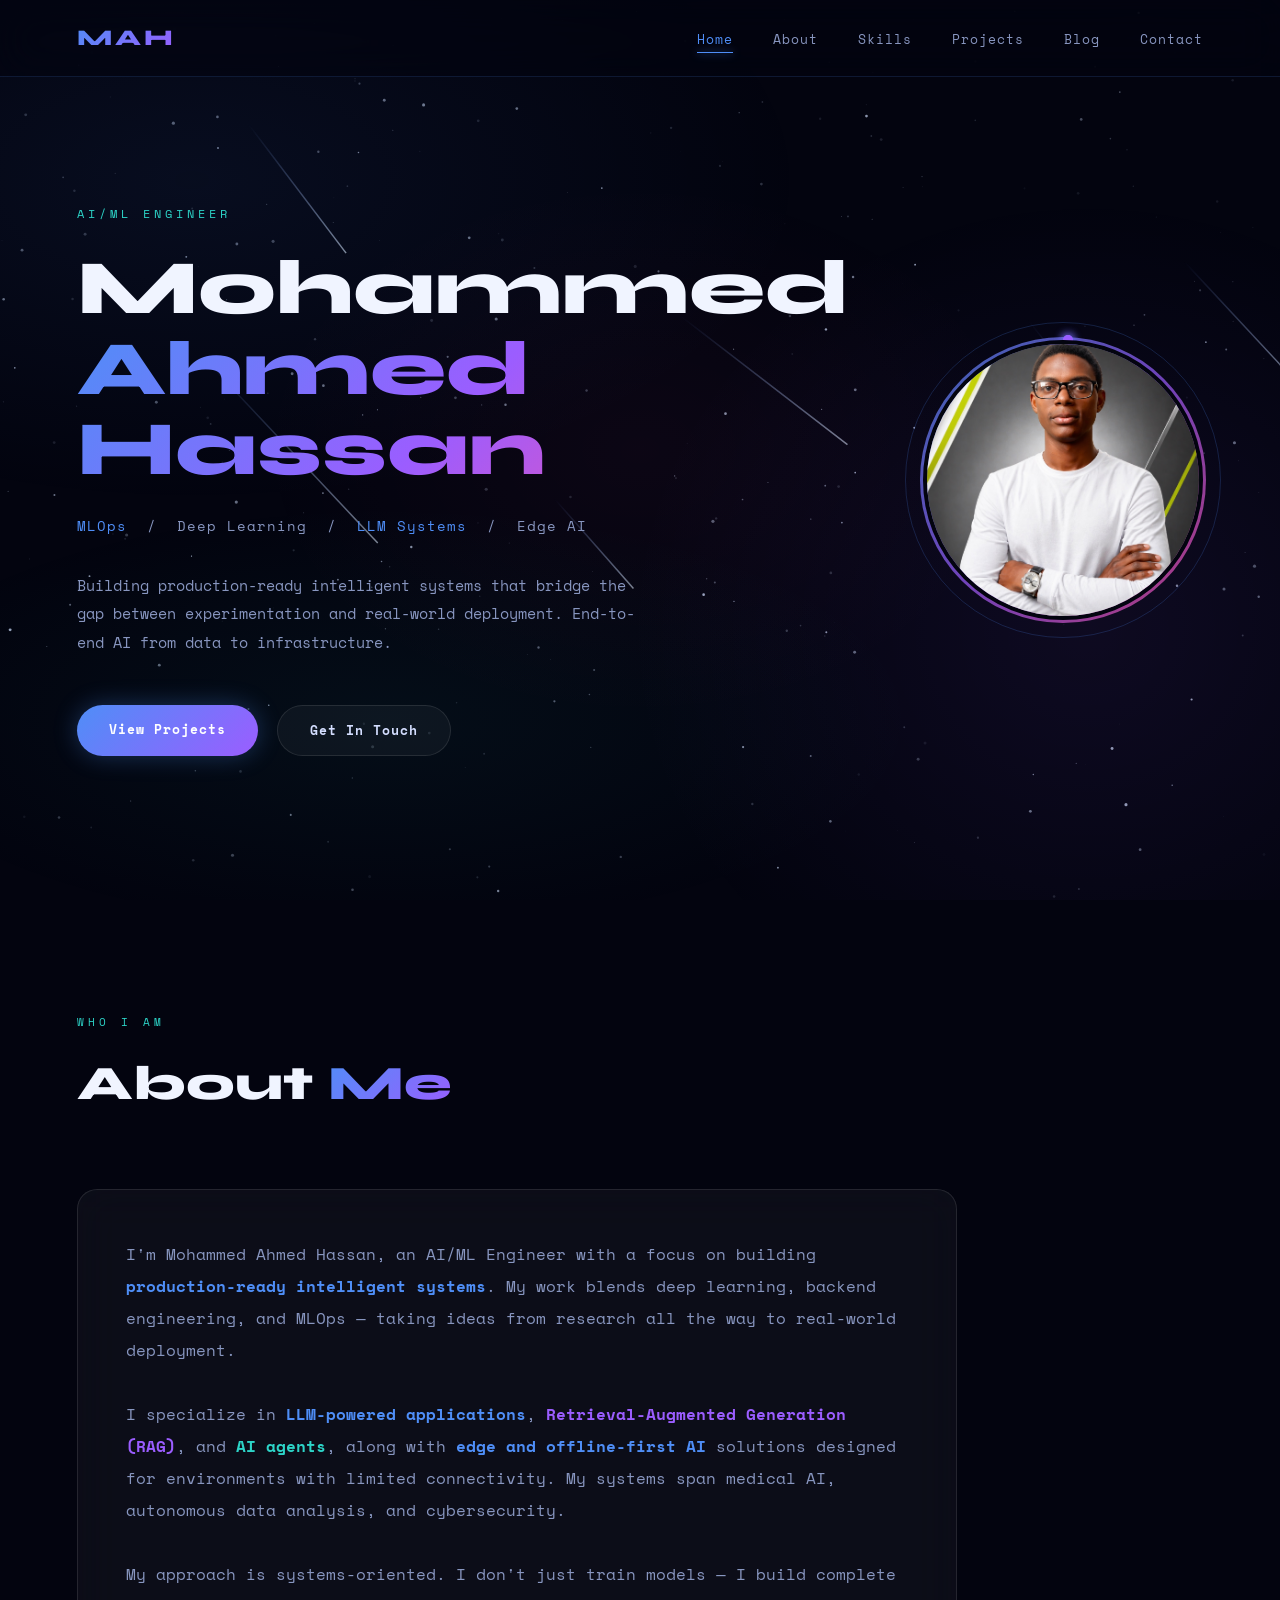
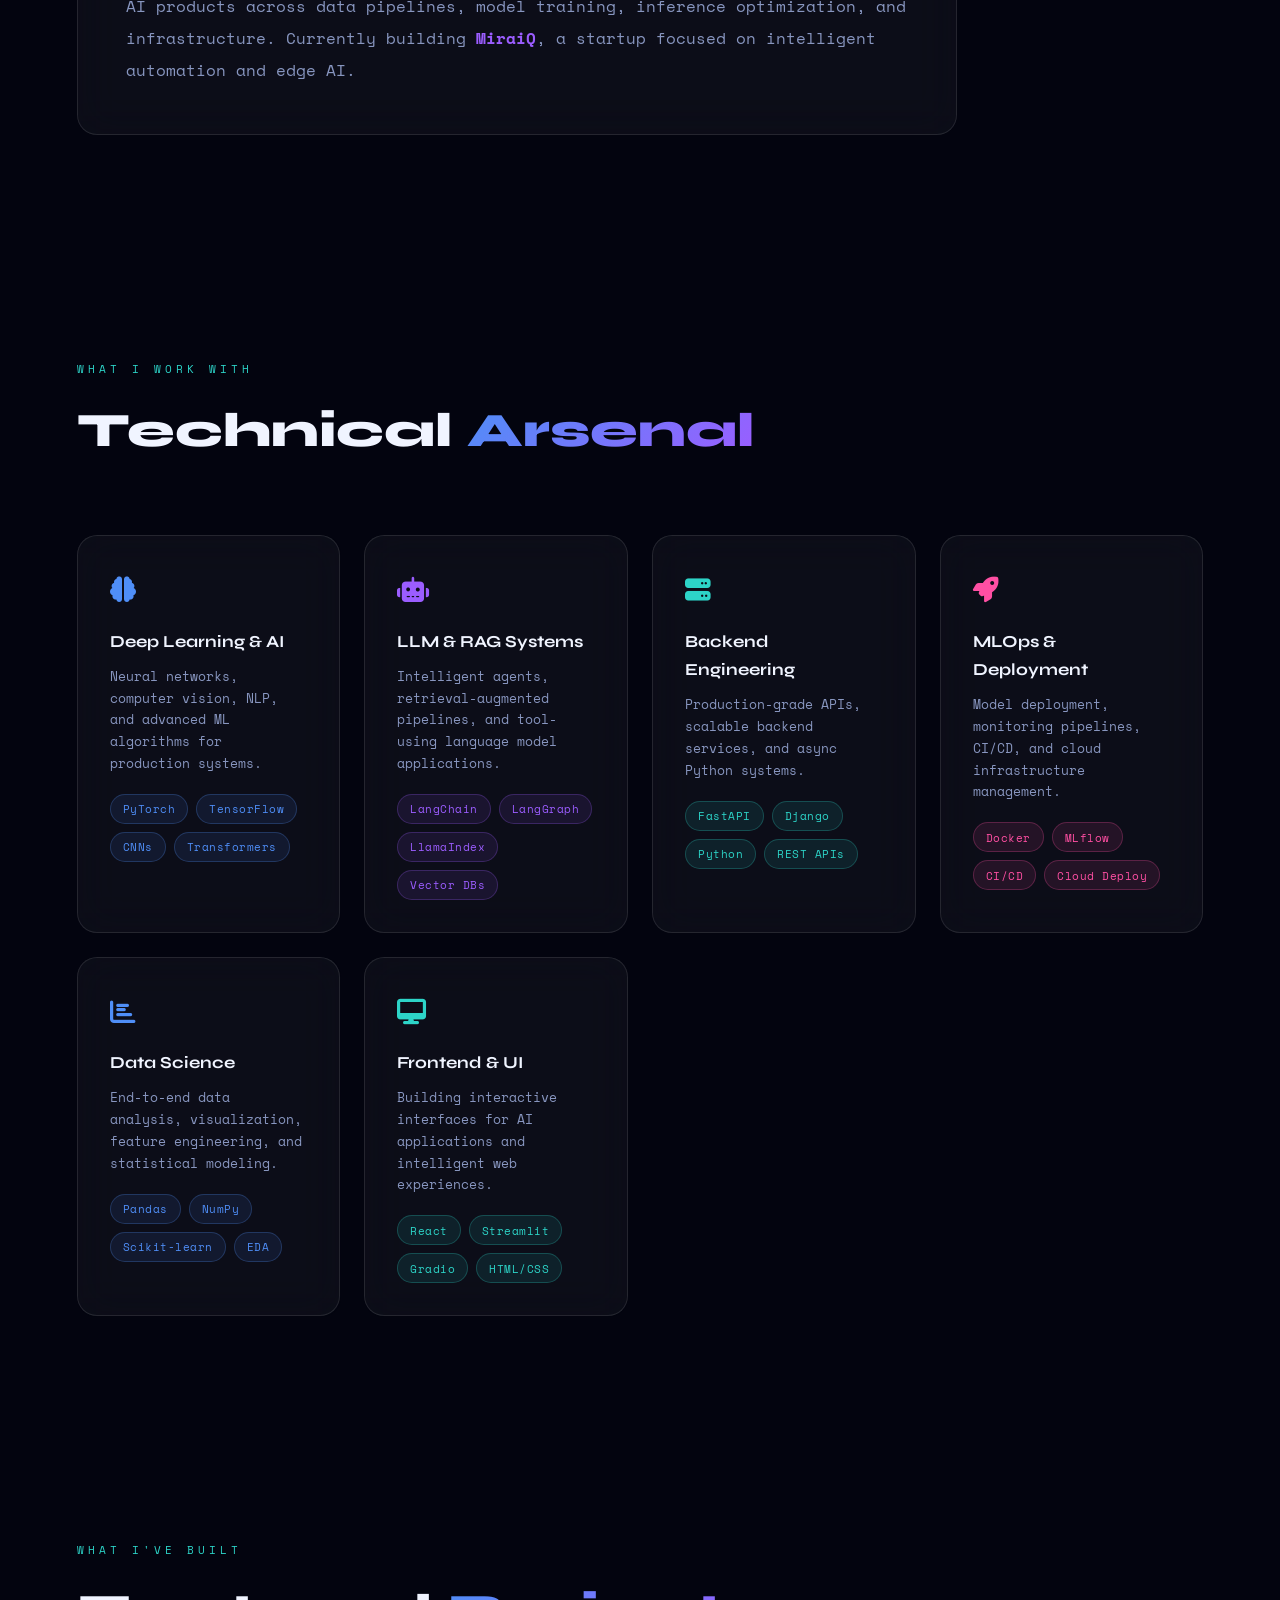
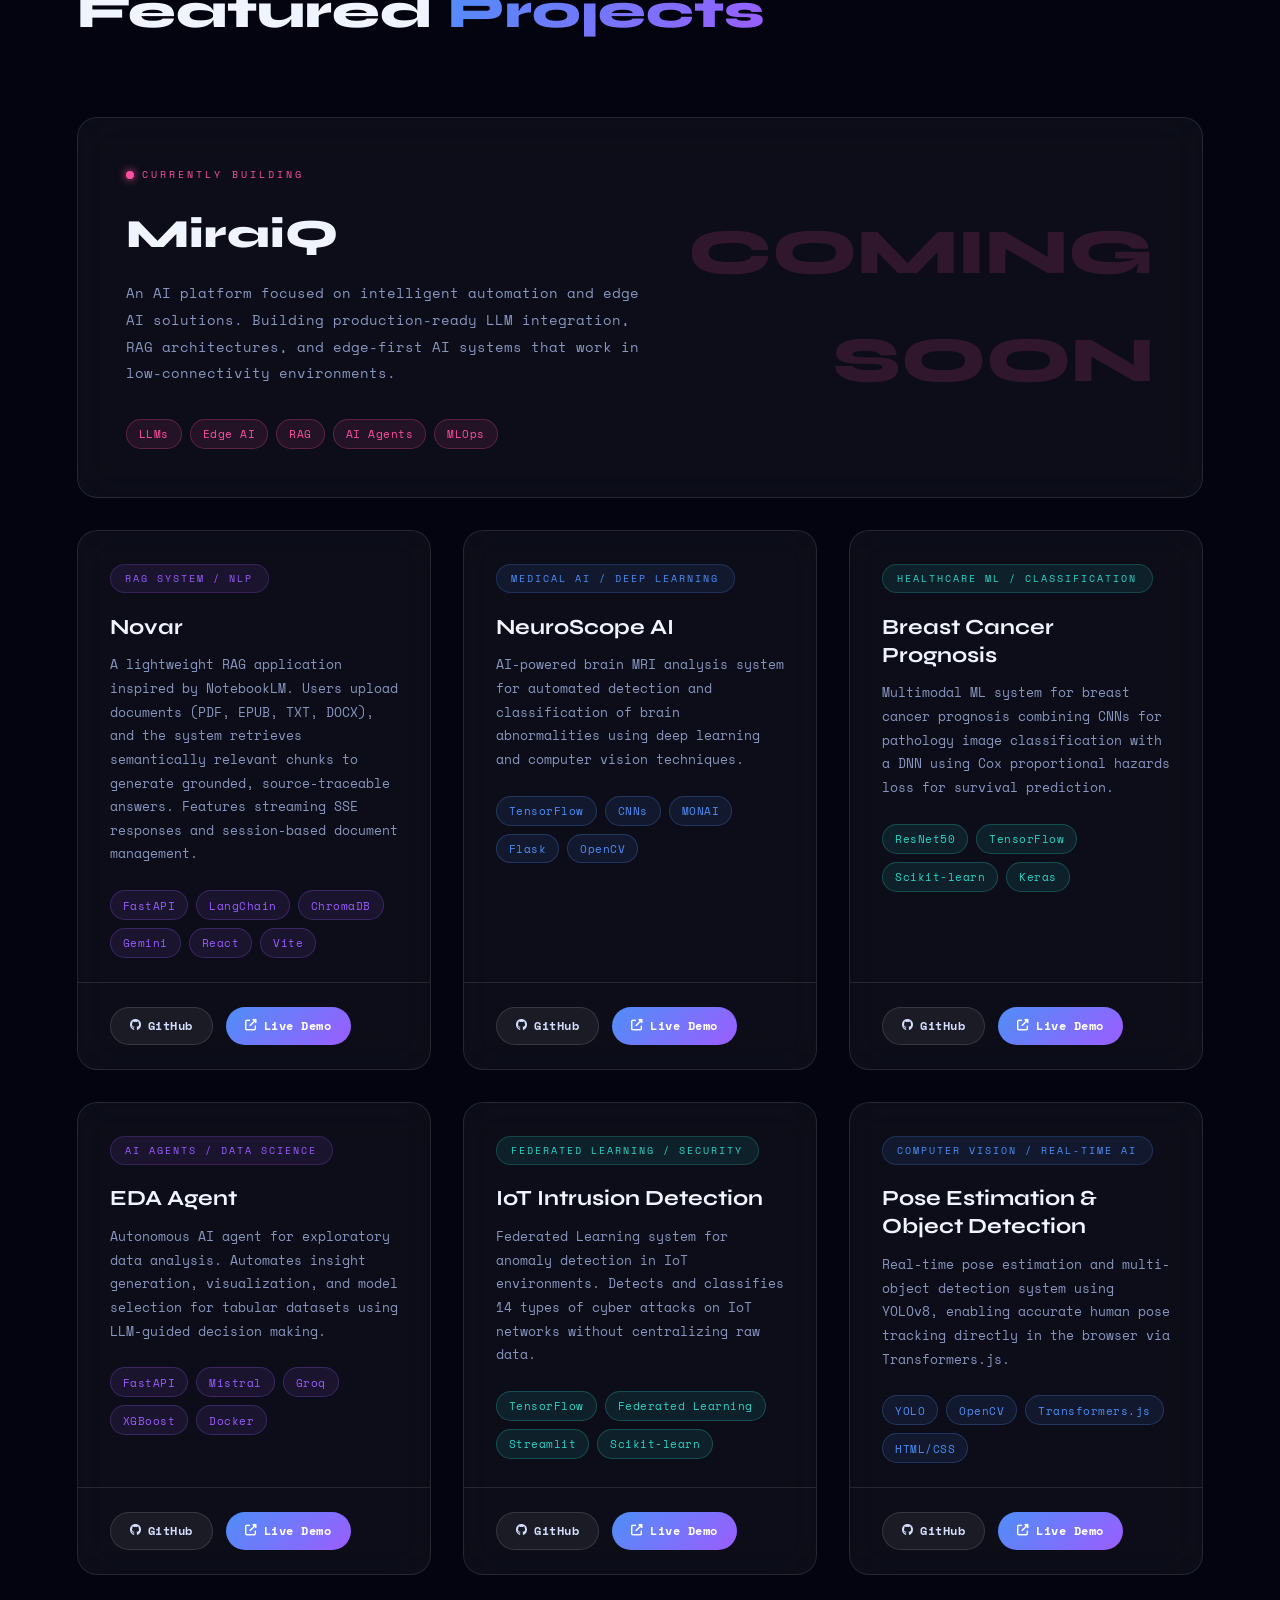
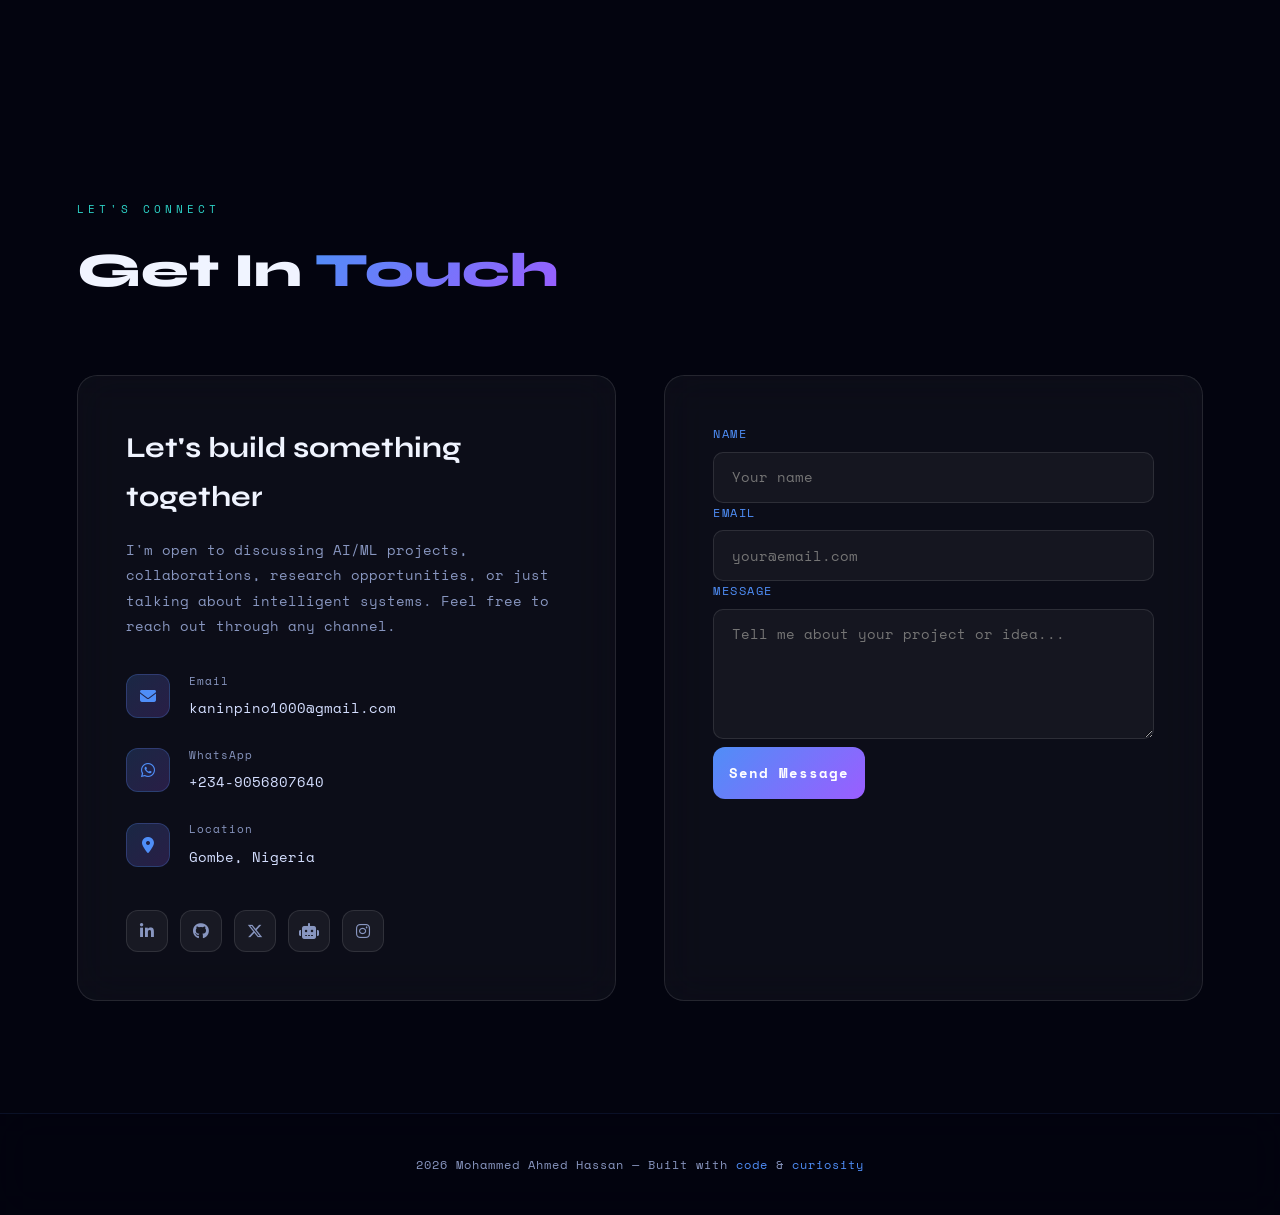
==== commit b8b2a31c: "Update print statement from 'Hello' to 'Goodbye'" ====
--- a/index.html
+++ b/index.html
@@ -6,1444 +6,12 @@
     <title>Mohammed Ahmed Hassan | AI/ML Engineer</title>
     <link href="https://fonts.googleapis.com/css2?family=Syne:wght@400;600;700;800&family=Space+Mono:wght@400;700&display=swap" rel="stylesheet">
     <link rel="stylesheet" href="https://cdnjs.cloudflare.com/ajax/libs/font-awesome/6.5.1/css/all.min.css">
-    <style>
-        :root {
-            --space-black: #03040f;
-            --space-deep: #070b1a;
-            --space-dark: #0c1228;
-            --glass-bg: rgba(255, 255, 255, 0.04);
-            --glass-border: rgba(255, 255, 255, 0.1);
-            --glass-hover: rgba(255, 255, 255, 0.08);
-            --nebula-blue: #4f8ef7;
-            --nebula-purple: #9b5dff;
-            --nebula-pink: #ff4fa3;
-            --nebula-teal: #2dd4c8;
-            --star-white: #e8f0ff;
-            --text: #d4deff;
-            --text-dim: #8896c0;
-            --text-bright: #f0f4ff;
-            --accent-glow: rgba(79, 142, 247, 0.3);
-        }
-
-```
-    * { margin: 0; padding: 0; box-sizing: border-box; }
-
-    html { scroll-behavior: smooth; }
-
-    body {
-        font-family: 'Space Mono', monospace;
-        background: var(--space-black);
-        color: var(--text);
-        overflow-x: hidden;
-        line-height: 1.7;
-    }
-
-    /* ---- CANVAS STARFIELD ---- */
-    #starfield {
-        position: fixed;
-        top: 0; left: 0;
-        width: 100%; height: 100%;
-        z-index: 0;
-        pointer-events: none;
-    }
-
-    /* ---- NEBULA BACKGROUND ---- */
-    .nebula-layer {
-        position: fixed;
-        top: 0; left: 0;
-        width: 100%; height: 100%;
-        z-index: 0;
-        pointer-events: none;
-        background:
-            radial-gradient(ellipse 80% 60% at 15% 20%, rgba(79, 142, 247, 0.07) 0%, transparent 60%),
-            radial-gradient(ellipse 60% 80% at 85% 70%, rgba(155, 93, 255, 0.08) 0%, transparent 60%),
-            radial-gradient(ellipse 50% 50% at 50% 50%, rgba(255, 79, 163, 0.04) 0%, transparent 60%),
-            radial-gradient(ellipse 70% 40% at 30% 80%, rgba(45, 212, 200, 0.05) 0%, transparent 60%);
-        animation: nebulaDrift 25s ease-in-out infinite alternate;
-    }
-
-    @keyframes nebulaDrift {
-        0% { opacity: 0.7; transform: scale(1); }
-        50% { opacity: 1; transform: scale(1.05); }
-        100% { opacity: 0.8; transform: scale(1.02); }
-    }
-
-    /* ---- NAV ---- */
-    nav {
-        position: fixed;
-        top: 0; width: 100%;
-        padding: 1.2rem 6%;
-        display: flex;
-        justify-content: space-between;
-        align-items: center;
-        z-index: 1000;
-        background: rgba(3, 4, 15, 0.6);
-        backdrop-filter: blur(20px);
-        -webkit-backdrop-filter: blur(20px);
-        border-bottom: 1px solid rgba(79, 142, 247, 0.15);
-    }
-
-    .logo {
-        font-family: 'Syne', sans-serif;
-        font-size: 1.4rem;
-        font-weight: 800;
-        background: linear-gradient(135deg, var(--nebula-blue), var(--nebula-purple));
-        -webkit-background-clip: text;
-        -webkit-text-fill-color: transparent;
-        background-clip: text;
-        letter-spacing: 3px;
-    }
-
-    .nav-links { display: flex; gap: 2.5rem; list-style: none; }
-
-    .nav-links a {
-        color: var(--text-dim);
-        text-decoration: none;
-        font-size: 0.8rem;
-        font-weight: 400;
-        letter-spacing: 1px;
-        transition: color 0.3s;
-    }
-    .nav-links a:hover { color: var(--nebula-blue); }
-
-    /* ---- WRAPPER ---- */
-    .content-wrapper { position: relative; z-index: 1; }
-
-    /* ---- HERO ---- */
-    .hero {
-        min-height: 100vh;
-        display: flex;
-        align-items: center;
-        padding: 120px 6% 60px;
-    }
-
-    .hero-inner {
-        max-width: 1200px;
-        width: 100%;
-        display: flex;
-        align-items: center;
-        gap: 5rem;
-        flex-wrap: wrap;
-    }
-
-    .hero-text { flex: 1; min-width: 300px; }
-
-    .hero-label {
-        font-size: 0.75rem;
-        letter-spacing: 4px;
-        color: var(--nebula-teal);
-        text-transform: uppercase;
-        margin-bottom: 1.5rem;
-        opacity: 0;
-        animation: fadeUp 0.8s 0.2s ease forwards;
-    }
-
-    .hero-name {
-        font-family: 'Syne', sans-serif;
-        font-size: clamp(2.8rem, 6vw, 5.5rem);
-        font-weight: 800;
-        line-height: 1.05;
-        margin-bottom: 1.5rem;
-        opacity: 0;
-        animation: fadeUp 0.8s 0.4s ease forwards;
-    }
-
-    .hero-name .line1 { color: var(--text-bright); display: block; }
-    .hero-name .line2 {
-        background: linear-gradient(135deg, var(--nebula-blue), var(--nebula-purple), var(--nebula-pink));
-        -webkit-background-clip: text;
-        -webkit-text-fill-color: transparent;
-        background-clip: text;
-        display: block;
-    }
-
-    .hero-roles {
-        font-size: 0.9rem;
-        color: var(--text-dim);
-        margin-bottom: 2rem;
-        letter-spacing: 1px;
-        opacity: 0;
-        animation: fadeUp 0.8s 0.5s ease forwards;
-    }
-    .hero-roles span { color: var(--nebula-blue); }
-
-    .hero-desc {
-        font-size: 0.95rem;
-        line-height: 1.9;
-        color: var(--text-dim);
-        max-width: 560px;
-        margin-bottom: 3rem;
-        opacity: 0;
-        animation: fadeUp 0.8s 0.6s ease forwards;
-    }
-
-    .hero-btns {
-        display: flex;
-        gap: 1.2rem;
-        flex-wrap: wrap;
-        opacity: 0;
-        animation: fadeUp 0.8s 0.7s ease forwards;
-    }
-
-    .btn {
-        padding: 0.85rem 2rem;
-        font-family: 'Space Mono', monospace;
-        font-size: 0.8rem;
-        font-weight: 700;
-        letter-spacing: 1px;
-        text-decoration: none;
-        border: none;
-        cursor: pointer;
-        transition: all 0.3s;
-        display: inline-block;
-    }
-
-    .btn-primary {
-        background: linear-gradient(135deg, var(--nebula-blue), var(--nebula-purple));
-        color: #fff;
-        border-radius: 50px;
-        box-shadow: 0 0 25px rgba(79, 142, 247, 0.3);
-    }
-    .btn-primary:hover {
-        transform: translateY(-3px);
-        box-shadow: 0 8px 35px rgba(79, 142, 247, 0.5);
-    }
-
-    .btn-ghost {
-        background: var(--glass-bg);
-        color: var(--text);
-        border: 1px solid var(--glass-border);
-        border-radius: 50px;
-        backdrop-filter: blur(10px);
-    }
-    .btn-ghost:hover {
-        background: var(--glass-hover);
-        border-color: rgba(79, 142, 247, 0.4);
-        transform: translateY(-3px);
-    }
-
-    /* Profile photo */
-    .hero-photo-wrap {
-        position: relative;
-        width: 280px;
-        height: 280px;
-        flex-shrink: 0;
-        opacity: 0;
-        animation: fadeUp 0.8s 0.5s ease forwards;
-    }
-
-    .hero-photo-wrap::before {
-        content: '';
-        position: absolute;
-        inset: -3px;
-        border-radius: 50%;
-        background: linear-gradient(135deg, var(--nebula-blue), var(--nebula-purple), var(--nebula-pink));
-        animation: spinSlow 8s linear infinite;
-        opacity: 0.7;
-    }
-
-    .hero-photo-wrap::after {
-        content: '';
-        position: absolute;
-        inset: -18px;
-        border-radius: 50%;
-        border: 1px solid rgba(79, 142, 247, 0.2);
-        animation: spinSlow 15s linear infinite reverse;
-    }
-
-    @keyframes spinSlow { to { transform: rotate(360deg); } }
-
-    .hero-photo {
-        width: 100%;
-        height: 100%;
-        object-fit: cover;
-        border-radius: 50%;
-        position: relative;
-        z-index: 1;
-        border: 4px solid var(--space-black);
-    }
-
-    .orbit-dot {
-        position: absolute;
-        width: 10px; height: 10px;
-        border-radius: 50%;
-        background: var(--nebula-blue);
-        box-shadow: 0 0 10px var(--nebula-blue);
-        top: -5px; left: 50%;
-        transform-origin: 0 145px;
-        animation: orbit 6s linear infinite;
-    }
-    .orbit-dot:nth-child(2) {
-        background: var(--nebula-purple);
-        box-shadow: 0 0 10px var(--nebula-purple);
-        animation-delay: -3s;
-    }
-    @keyframes orbit { to { transform: rotate(360deg) translateX(-5px); } }
-
-    @keyframes fadeUp {
-        from { opacity: 0; transform: translateY(24px); }
-        to { opacity: 1; transform: translateY(0); }
-    }
-
-    /* ---- SECTIONS ---- */
-    section {
-        padding: 7rem 6%;
-        max-width: 1300px;
-        margin: 0 auto;
-    }
-
-    .section-header { margin-bottom: 4rem; }
-
-    .section-eyebrow {
-        font-size: 0.7rem;
-        letter-spacing: 4px;
-        color: var(--nebula-teal);
-        text-transform: uppercase;
-        margin-bottom: 0.75rem;
-        display: block;
-    }
-
-    .section-title {
-        font-family: 'Syne', sans-serif;
-        font-size: clamp(2rem, 4vw, 3rem);
-        font-weight: 800;
-        color: var(--text-bright);
-    }
-
-    .section-title span {
-        background: linear-gradient(135deg, var(--nebula-blue), var(--nebula-purple));
-        -webkit-background-clip: text;
-        -webkit-text-fill-color: transparent;
-        background-clip: text;
-    }
-
-    /* ---- GLASS CARD ---- */
-    .glass {
-        background: var(--glass-bg);
-        border: 1px solid var(--glass-border);
-        backdrop-filter: blur(20px);
-        -webkit-backdrop-filter: blur(20px);
-        border-radius: 20px;
-        transition: all 0.35s ease;
-    }
-
-    .glass:hover {
-        background: var(--glass-hover);
-        border-color: rgba(79, 142, 247, 0.25);
-        box-shadow: 0 8px 40px rgba(79, 142, 247, 0.1);
-        transform: translateY(-4px);
-    }
-
-    /* ---- ABOUT ---- */
-    #about .about-body {
-        padding: 3rem;
-        font-size: 1rem;
-        line-height: 2;
-        color: var(--text-dim);
-        max-width: 880px;
-    }
-
-    .highlight { color: var(--nebula-blue); font-weight: 700; }
-    .highlight-purple { color: var(--nebula-purple); font-weight: 700; }
-    .highlight-teal { color: var(--nebula-teal); font-weight: 700; }
-
-    /* ---- SKILLS ---- */
-    .skills-grid {
-        display: grid;
-        grid-template-columns: repeat(auto-fit, minmax(240px, 1fr));
-        gap: 1.5rem;
-    }
-
-    .skill-card {
-        padding: 2rem;
-    }
-
-    .skill-icon {
-        font-size: 1.6rem;
-        margin-bottom: 1rem;
-        display: block;
-    }
-
-    .skill-card h3 {
-        font-family: 'Syne', sans-serif;
-        font-size: 1.05rem;
-        font-weight: 700;
-        color: var(--text-bright);
-        margin-bottom: 0.6rem;
-    }
-
-    .skill-card p {
-        font-size: 0.8rem;
-        color: var(--text-dim);
-        margin-bottom: 1.2rem;
-        line-height: 1.7;
-    }
-
-    .tags { display: flex; flex-wrap: wrap; gap: 0.5rem; }
-
-    .tag {
-        padding: 0.28rem 0.75rem;
-        font-size: 0.7rem;
-        border-radius: 50px;
-        background: rgba(79, 142, 247, 0.1);
-        border: 1px solid rgba(79, 142, 247, 0.25);
-        color: var(--nebula-blue);
-        letter-spacing: 0.5px;
-    }
-
-    .tag.purple {
-        background: rgba(155, 93, 255, 0.1);
-        border-color: rgba(155, 93, 255, 0.25);
-        color: var(--nebula-purple);
-    }
-
-    .tag.teal {
-        background: rgba(45, 212, 200, 0.1);
-        border-color: rgba(45, 212, 200, 0.25);
-        color: var(--nebula-teal);
-    }
-
-    .tag.pink {
-        background: rgba(255, 79, 163, 0.1);
-        border-color: rgba(255, 79, 163, 0.25);
-        color: var(--nebula-pink);
-    }
-
-    /* ---- PROJECTS ---- */
-    .projects-grid {
-        display: grid;
-        grid-template-columns: repeat(auto-fit, minmax(340px, 1fr));
-        gap: 2rem;
-    }
-
-    .project-card {
-        display: flex;
-        flex-direction: column;
-        overflow: hidden;
-    }
-
-    .project-top {
-        padding: 2rem 2rem 1.5rem;
-        flex: 1;
-    }
-
-    .project-badge {
-        display: inline-block;
-        font-size: 0.65rem;
-        letter-spacing: 2px;
-        text-transform: uppercase;
-        padding: 0.3rem 0.9rem;
-        border-radius: 50px;
-        background: rgba(79, 142, 247, 0.1);
-        border: 1px solid rgba(79, 142, 247, 0.2);
-        color: var(--nebula-blue);
-        margin-bottom: 1.2rem;
-    }
-
-    .project-badge.purple {
-        background: rgba(155, 93, 255, 0.1);
-        border-color: rgba(155, 93, 255, 0.2);
-        color: var(--nebula-purple);
-    }
-
-    .project-badge.teal {
-        background: rgba(45, 212, 200, 0.1);
-        border-color: rgba(45, 212, 200, 0.2);
-        color: var(--nebula-teal);
-    }
-
-    .project-badge.pink {
-        background: rgba(255, 79, 163, 0.1);
-        border-color: rgba(255, 79, 163, 0.2);
-        color: var(--nebula-pink);
-    }
-
-    .project-card h3 {
-        font-family: 'Syne', sans-serif;
-        font-size: 1.35rem;
-        font-weight: 700;
-        color: var(--text-bright);
-        margin-bottom: 0.8rem;
-        line-height: 1.3;
-    }
-
-    .project-card p {
-        font-size: 0.82rem;
-        color: var(--text-dim);
-        line-height: 1.8;
-        margin-bottom: 1.5rem;
-    }
-
-    .project-bottom {
-        padding: 1.5rem 2rem;
-        border-top: 1px solid var(--glass-border);
-        display: flex;
-        gap: 0.8rem;
-        flex-wrap: wrap;
-    }
-
-    .proj-link {
-        padding: 0.5rem 1.2rem;
-        font-family: 'Space Mono', monospace;
-        font-size: 0.72rem;
-        font-weight: 700;
-        letter-spacing: 0.5px;
-        text-decoration: none;
-        border-radius: 50px;
-        transition: all 0.3s;
-        display: flex;
-        align-items: center;
-        gap: 0.4rem;
-    }
-
-    .proj-link.github {
-        background: rgba(255,255,255,0.06);
-        border: 1px solid rgba(255,255,255,0.12);
-        color: var(--text);
-    }
-    .proj-link.github:hover {
-        background: rgba(255,255,255,0.12);
-        border-color: rgba(255,255,255,0.25);
-    }
-
-    .proj-link.demo {
-        background: linear-gradient(135deg, var(--nebula-blue), var(--nebula-purple));
-        color: #fff;
-        border: none;
-    }
-    .proj-link.demo:hover {
-        box-shadow: 0 4px 20px rgba(79, 142, 247, 0.4);
-        transform: translateY(-2px);
-    }
-
-    /* Featured / current work card */
-    .featured-card {
-        grid-column: 1 / -1;
-        display: grid;
-        grid-template-columns: 1fr auto;
-        gap: 3rem;
-        align-items: center;
-        padding: 3rem;
-    }
-
-    .featured-label {
-        font-size: 0.65rem;
-        letter-spacing: 3px;
-        color: var(--nebula-pink);
-        text-transform: uppercase;
-        display: flex;
-        align-items: center;
-        gap: 0.5rem;
-        margin-bottom: 1rem;
-    }
-
-    .pulse-dot {
-        width: 8px; height: 8px;
-        border-radius: 50%;
-        background: var(--nebula-pink);
-        box-shadow: 0 0 8px var(--nebula-pink);
-        animation: pulseDot 2s ease-in-out infinite;
-    }
-
-    @keyframes pulseDot {
-        0%, 100% { transform: scale(1); opacity: 1; }
-        50% { transform: scale(1.5); opacity: 0.5; }
-    }
-
-    .featured-card h3 {
-        font-family: 'Syne', sans-serif;
-        font-size: 2.5rem;
-        font-weight: 800;
-        color: var(--text-bright);
-        margin-bottom: 0.8rem;
-    }
-
-    .featured-card p {
-        font-size: 0.9rem;
-        color: var(--text-dim);
-        line-height: 1.85;
-        max-width: 600px;
-        margin-bottom: 2rem;
-    }
-
-    .featured-links { display: flex; gap: 1rem; flex-wrap: wrap; }
-
-    /* ---- CONTACT ---- */
-    .contact-grid {
-        display: grid;
-        grid-template-columns: 1fr 1fr;
-        gap: 3rem;
-    }
-
-    .contact-left { padding: 3rem; }
-
-    .contact-left h3 {
-        font-family: 'Syne', sans-serif;
-        font-size: 1.8rem;
-        font-weight: 700;
-        color: var(--text-bright);
-        margin-bottom: 1rem;
-    }
-
-    .contact-left p {
-        font-size: 0.85rem;
-        color: var(--text-dim);
-        line-height: 1.85;
-        margin-bottom: 2rem;
-    }
-
-    .contact-item {
-        display: flex;
-        align-items: center;
-        gap: 1.2rem;
-        margin-bottom: 1.5rem;
-    }
-
-    .contact-icon {
-        width: 44px; height: 44px;
-        border-radius: 12px;
-        background: linear-gradient(135deg, rgba(79,142,247,0.2), rgba(155,93,255,0.2));
-        border: 1px solid rgba(79,142,247,0.25);
-        display: flex;
-        align-items: center;
-        justify-content: center;
-        font-size: 1rem;
-        color: var(--nebula-blue);
-        flex-shrink: 0;
-    }
-
-    .contact-item .info p:first-child {
-        font-size: 0.7rem;
-        color: var(--text-dim);
-        letter-spacing: 1px;
-        margin-bottom: 0.15rem;
-    }
-
-    .contact-item .info a,
-    .contact-item .info span {
-        font-size: 0.85rem;
-        color: var(--text);
-        text-decoration: none;
-    }
-
-    .contact-item .info a:hover { color: var(--nebula-blue); }
-
-    .socials {
-        display: flex;
-        gap: 0.75rem;
-        margin-top: 2.5rem;
-        flex-wrap: wrap;
-    }
-
-    .social-btn {
-        width: 42px; height: 42px;
-        border-radius: 12px;
-        background: rgba(255,255,255,0.05);
-        border: 1px solid rgba(255,255,255,0.1);
-        display: flex;
-        align-items: center;
-        justify-content: center;
-        color: var(--text-dim);
-        text-decoration: none;
-        font-size: 1rem;
-        transition: all 0.3s;
-    }
-
-    .social-btn:hover {
-        background: rgba(79,142,247,0.15);
-        border-color: rgba(79,142,247,0.35);
-        color: var(--nebula-blue);
-        transform: translateY(-3px);
-    }
-
-    /* Contact form */
-    .contact-form { padding: 3rem; display: flex; flex-direction: column; gap: 1.2rem; }
-
-    .form-group { display: flex; flex-direction: column; gap: 0.5rem; }
-
-    .form-group label {
-        font-size: 0.72rem;
-        letter-spacing: 1.5px;
-        text-transform: uppercase;
-        color: var(--nebula-blue);
-    }
-
-    .form-group input,
-    .form-group textarea {
-        background: rgba(255,255,255,0.04);
-        border: 1px solid rgba(255,255,255,0.1);
-        border-radius: 10px;
-        padding: 0.9rem 1.1rem;
-        color: var(--text);
-        font-family: 'Space Mono', monospace;
-        font-size: 0.85rem;
-        transition: all 0.3s;
-        resize: none;
-    }
-
-    .form-group input:focus,
-    .form-group textarea:focus {
-        outline: none;
-        border-color: rgba(79, 142, 247, 0.5);
-        background: rgba(79, 142, 247, 0.05);
-        box-shadow: 0 0 20px rgba(79, 142, 247, 0.1);
-    }
-
-    .form-group textarea { min-height: 130px; resize: vertical; }
-
-    .btn-submit {
-        padding: 1rem;
-        background: linear-gradient(135deg, var(--nebula-blue), var(--nebula-purple));
-        color: #fff;
-        border: none;
-        border-radius: 12px;
-        font-family: 'Space Mono', monospace;
-        font-size: 0.85rem;
-        font-weight: 700;
-        letter-spacing: 1px;
-        cursor: pointer;
-        margin-top: 0.5rem;
-        transition: all 0.3s;
-    }
-
-    .btn-submit:hover {
-        box-shadow: 0 6px 30px rgba(79,142,247,0.4);
-        transform: translateY(-2px);
-    }
-
-    /* ---- FOOTER ---- */
-    footer {
-        padding: 2.5rem 6%;
-        text-align: center;
-        border-top: 1px solid rgba(79,142,247,0.1);
-        background: rgba(3, 4, 15, 0.7);
-        backdrop-filter: blur(20px);
-        position: relative;
-        z-index: 1;
-    }
-
-    footer p {
-        font-size: 0.78rem;
-        color: var(--text-dim);
-        letter-spacing: 1px;
-    }
-
-    footer span { color: var(--nebula-blue); }
-
-    /* ---- HAMBURGER ---- */
-    .hamburger {
-        display: none;
-        flex-direction: column;
-        justify-content: center;
-        gap: 5px;
-        background: none;
-        border: none;
-        cursor: pointer;
-        padding: 6px;
-        z-index: 1100;
-    }
-    .hamburger span {
-        display: block;
-        width: 24px;
-        height: 2px;
-        background: var(--text);
-        border-radius: 2px;
-        transition: transform 0.3s, opacity 0.3s, background 0.3s;
-        transform-origin: center;
-    }
-    .hamburger.open span:nth-child(1) { transform: translateY(7px) rotate(45deg); background: var(--nebula-blue); }
-    .hamburger.open span:nth-child(2) { opacity: 0; transform: scaleX(0); }
-    .hamburger.open span:nth-child(3) { transform: translateY(-7px) rotate(-45deg); background: var(--nebula-blue); }
-
-    /* ---- TABLET (481px – 1024px) ---- */
-    @media (max-width: 1024px) {
-        section { padding: 5rem 5%; }
-        .hero { padding: 100px 5% 50px; }
-        .skills-grid { grid-template-columns: repeat(2, 1fr); }
-        .projects-grid { grid-template-columns: repeat(2, 1fr); }
-        .contact-grid { grid-template-columns: 1fr; gap: 2rem; }
-        .featured-card { grid-template-columns: 1fr; gap: 1.5rem; padding: 2.5rem; }
-        .featured-card h3 { font-size: 2rem; }
-    }
-
-    /* ---- MOBILE LANDSCAPE / SMALL TABLET (max 900px) ---- */
-    @media (max-width: 900px) {
-        /* NAV */
-        .hamburger { display: flex; }
-        .nav-links {
-            display: flex;
-            flex-direction: column;
-            position: fixed;
-            top: 0; right: -100%;
-            width: min(75vw, 280px);
-            height: 100vh;
-            background: rgba(7, 11, 26, 0.97);
-            backdrop-filter: blur(24px);
-            -webkit-backdrop-filter: blur(24px);
-            border-left: 1px solid rgba(79, 142, 247, 0.2);
-            padding: 100px 2.5rem 2.5rem;
-            gap: 0;
-            list-style: none;
-            transition: right 0.35s cubic-bezier(0.4, 0, 0.2, 1);
-            z-index: 1050;
-        }
-        .nav-links.open { right: 0; }
-        .nav-links li { border-bottom: 1px solid rgba(255,255,255,0.06); }
-        .nav-links a {
-            display: block;
-            padding: 1rem 0;
-            font-size: 1rem;
-            letter-spacing: 2px;
-        }
-
-        /* HERO */
-        .hero { padding: 90px 5% 60px; min-height: auto; }
-        .hero-inner {
-            flex-direction: column-reverse;
-            text-align: center;
-            gap: 2.5rem;
-            align-items: center;
-        }
-        .hero-text { min-width: unset; width: 100%; }
-        .hero-label { font-size: 0.7rem; letter-spacing: 2px; }
-        .hero-desc { margin: 0 auto 2.5rem; max-width: 100%; }
-        .hero-btns { justify-content: center; gap: 1rem; }
-        .hero-photo-wrap { width: 200px; height: 200px; }
-        .orbit-dot { transform-origin: 0 105px; }
-
-        /* SECTIONS */
-        section { padding: 4rem 5%; }
-        .section-header { margin-bottom: 2.5rem; }
-
-        /* ABOUT */
-        #about .about-body { padding: 1.75rem; font-size: 0.92rem; }
-
-        /* SKILLS */
-        .skills-grid { grid-template-columns: 1fr 1fr; gap: 1rem; }
-        .skill-card { padding: 1.5rem; }
-
-        /* PROJECTS */
-        .projects-grid { grid-template-columns: 1fr; gap: 1.5rem; }
-        .featured-card {
-            grid-template-columns: 1fr;
-            gap: 1.5rem;
-            padding: 2rem;
-        }
-        .featured-card h3 { font-size: 1.8rem; }
-        .featured-card > div:last-child { display: none; }
-
-        /* CONTACT */
-        .contact-grid { grid-template-columns: 1fr; gap: 1.5rem; }
-        .contact-left { padding: 2rem; }
-        .contact-left h3 { font-size: 1.4rem; }
-        .contact-form { padding: 2rem; gap: 1rem; }
-    }
-
-    /* ---- MOBILE PORTRAIT (max 480px) ---- */
-    @media (max-width: 480px) {
-        nav { padding: 1rem 5%; }
-        .logo { font-size: 1.2rem; }
-
-        .hero { padding: 80px 4% 50px; }
-        .hero-name { font-size: clamp(2.2rem, 10vw, 3rem); }
-        .hero-roles { font-size: 0.75rem; letter-spacing: 0.5px; }
-        .hero-desc { font-size: 0.85rem; }
-        .btn { padding: 0.75rem 1.4rem; font-size: 0.75rem; }
-        .hero-btns { flex-direction: column; align-items: center; width: 100%; }
-        .btn { width: 100%; text-align: center; }
-        .hero-photo-wrap { width: 160px; height: 160px; }
-        .orbit-dot { transform-origin: 0 85px; }
-
-        section { padding: 3.5rem 4%; }
-        .section-title { font-size: 1.7rem; }
-
-        #about .about-body { padding: 1.25rem; font-size: 0.88rem; line-height: 1.85; }
-
-        .skills-grid { grid-template-columns: 1fr; gap: 1rem; }
-        .skill-card { padding: 1.25rem; }
-        .skill-card h3 { font-size: 0.95rem; }
-        .skill-card p { font-size: 0.78rem; }
-        .tag { font-size: 0.65rem; padding: 0.22rem 0.6rem; }
-
-        .projects-grid { grid-template-columns: 1fr; gap: 1.2rem; }
-        .project-top { padding: 1.5rem 1.5rem 1.25rem; }
-        .project-bottom { padding: 1.25rem 1.5rem; gap: 0.6rem; }
-        .project-card h3 { font-size: 1.15rem; }
-        .project-card p { font-size: 0.78rem; }
-        .proj-link { font-size: 0.68rem; padding: 0.45rem 1rem; }
-        .featured-card { padding: 1.5rem; }
-        .featured-card h3 { font-size: 1.5rem; }
-        .featured-card p { font-size: 0.82rem; }
-
-        .contact-left { padding: 1.5rem; }
-        .contact-left h3 { font-size: 1.2rem; }
-        .contact-left p { font-size: 0.8rem; }
-        .contact-form { padding: 1.5rem; }
-        .contact-item { gap: 1rem; }
-        .contact-icon { width: 38px; height: 38px; font-size: 0.9rem; }
-        .social-btn { width: 38px; height: 38px; font-size: 0.9rem; }
-        .socials { gap: 0.6rem; margin-top: 1.5rem; }
-
-        footer { padding: 2rem 4%; }
-        footer p { font-size: 0.72rem; }
-    }
-
-    /* ---- TINY SCREENS (max 360px) ---- */
-    @media (max-width: 360px) {
-        .hero-name { font-size: 2rem; }
-        .hero-photo-wrap { width: 140px; height: 140px; }
-        .orbit-dot { transform-origin: 0 75px; }
-        .section-title { font-size: 1.5rem; }
-    }
-
-    /* ---- SCROLL REVEAL ---- */
-    .reveal {
-        opacity: 0;
-        transform: translateY(30px);
-        transition: opacity 0.7s ease, transform 0.7s ease;
-    }
-    .reveal.visible {
-        opacity: 1;
-        transform: translateY(0);
-    }
-</style>
-```
-
-=======
     <link rel="stylesheet" href="css/style.css">
->>>>>>> 7a0047a (refactor: modularize portfolio site and add static blog architecture)
 </head>
 <body>
     <canvas id="starfield"></canvas>
     <div class="nebula-layer"></div>
 
-<<<<<<< HEAD
-```
-<div class="content-wrapper">
-    <nav>
-        <div class="logo">MAH</div>
-        <ul class="nav-links" id="navLinks">
-            <li><a href="#home" class="nav-link">Home</a></li>
-            <li><a href="#about" class="nav-link">About</a></li>
-            <li><a href="#skills" class="nav-link">Skills</a></li>
-            <li><a href="#projects" class="nav-link">Projects</a></li>
-            <li><a href="#contact" class="nav-link">Contact</a></li>
-        </ul>
-        <button class="hamburger" id="hamburger" aria-label="Toggle menu">
-            <span></span>
-            <span></span>
-            <span></span>
-        </button>
-    </nav>
-
-    <!-- HERO -->
-    <section class="hero" id="home">
-        <div class="hero-inner">
-            <div class="hero-text">
-                <p class="hero-label">AI/ML Engineer based in Nigeria</p>
-                <h1 class="hero-name">
-                    <span class="line1">Mohammed</span>
-                    <span class="line2">Ahmed Hassan</span>
-                </h1>
-                <p class="hero-roles">
-                    <span>MLOps</span> &nbsp;/&nbsp; Deep Learning &nbsp;/&nbsp; <span>LLM Systems</span> &nbsp;/&nbsp; Edge AI
-                </p>
-                <p class="hero-desc">
-                    Building production-ready intelligent systems that bridge the gap between experimentation and real-world deployment. End-to-end AI from data to infrastructure.
-                </p>
-                <div class="hero-btns">
-                    <a href="#projects" class="btn btn-primary">View Projects</a>
-                    <a href="#contact" class="btn btn-ghost">Get In Touch</a>
-                </div>
-            </div>
-            <div class="hero-photo-wrap">
-                <div class="orbit-dot"></div>
-                <div class="orbit-dot"></div>
-                <img src="profile-photo.jpeg" alt="Mohammed Ahmed Hassan" class="hero-photo" />
-            </div>
-        </div>
-    </section>
-
-    <!-- ABOUT -->
-    <section id="about">
-        <div class="section-header reveal">
-            <span class="section-eyebrow">Who I am</span>
-            <h2 class="section-title">About <span>Me</span></h2>
-        </div>
-        <div class="glass about-body reveal">
-            I'm Mohammed Ahmed Hassan, an AI/ML Engineer with a focus on building
-            <span class="highlight">production-ready intelligent systems</span>. My work blends deep learning,
-            backend engineering, and MLOps — taking ideas from research all the way to real-world deployment.
-            <br><br>
-            I specialize in <span class="highlight">LLM-powered applications</span>,
-            <span class="highlight-purple">Retrieval-Augmented Generation (RAG)</span>, and
-            <span class="highlight-teal">AI agents</span>, along with
-            <span class="highlight">edge and offline-first AI</span> solutions designed for environments
-            with limited connectivity. My systems span medical AI, autonomous data analysis, and cybersecurity.
-            <br><br>
-            My approach is systems-oriented. I don't just train models — I build complete AI products across
-            data pipelines, model training, inference optimization, and infrastructure. Currently building
-            <span class="highlight-purple">MiraiQ</span>, a startup focused on intelligent automation and edge AI.
-        </div>
-    </section>
-
-    <!-- SKILLS -->
-    <section id="skills">
-        <div class="section-header reveal">
-            <span class="section-eyebrow">What I work with</span>
-            <h2 class="section-title">Technical <span>Arsenal</span></h2>
-        </div>
-        <div class="skills-grid">
-            <div class="glass skill-card reveal">
-                <span class="skill-icon" style="color: var(--nebula-blue)"><i class="fas fa-brain"></i></span>
-                <h3>Deep Learning & AI</h3>
-                <p>Neural networks, computer vision, NLP, and advanced ML algorithms for production systems.</p>
-                <div class="tags">
-                    <span class="tag">PyTorch</span>
-                    <span class="tag">TensorFlow</span>
-                    <span class="tag">CNNs</span>
-                    <span class="tag">Transformers</span>
-                </div>
-            </div>
-            <div class="glass skill-card reveal">
-                <span class="skill-icon" style="color: var(--nebula-purple)"><i class="fas fa-robot"></i></span>
-                <h3>LLM & RAG Systems</h3>
-                <p>Intelligent agents, retrieval-augmented pipelines, and tool-using language model applications.</p>
-                <div class="tags">
-                    <span class="tag purple">LangChain</span>
-                    <span class="tag purple">LangGraph</span>
-                    <span class="tag purple">LlamaIndex</span>
-                    <span class="tag purple">Vector DBs</span>
-                </div>
-            </div>
-            <div class="glass skill-card reveal">
-                <span class="skill-icon" style="color: var(--nebula-teal)"><i class="fas fa-server"></i></span>
-                <h3>Backend Engineering</h3>
-                <p>Production-grade APIs, scalable backend services, and async Python systems.</p>
-                <div class="tags">
-                    <span class="tag teal">FastAPI</span>
-                    <span class="tag teal">Django</span>
-                    <span class="tag teal">Python</span>
-                    <span class="tag teal">REST APIs</span>
-                </div>
-            </div>
-            <div class="glass skill-card reveal">
-                <span class="skill-icon" style="color: var(--nebula-pink)"><i class="fas fa-rocket"></i></span>
-                <h3>MLOps & Deployment</h3>
-                <p>Model deployment, monitoring pipelines, CI/CD, and cloud infrastructure management.</p>
-                <div class="tags">
-                    <span class="tag pink">Docker</span>
-                    <span class="tag pink">MLflow</span>
-                    <span class="tag pink">CI/CD</span>
-                    <span class="tag pink">Cloud Deploy</span>
-                </div>
-            </div>
-            <div class="glass skill-card reveal">
-                <span class="skill-icon" style="color: var(--nebula-blue)"><i class="fas fa-chart-bar"></i></span>
-                <h3>Data Science</h3>
-                <p>End-to-end data analysis, visualization, feature engineering, and statistical modeling.</p>
-                <div class="tags">
-                    <span class="tag">Pandas</span>
-                    <span class="tag">NumPy</span>
-                    <span class="tag">Scikit-learn</span>
-                    <span class="tag">EDA</span>
-                </div>
-            </div>
-            <div class="glass skill-card reveal">
-                <span class="skill-icon" style="color: var(--nebula-teal)"><i class="fas fa-desktop"></i></span>
-                <h3>Frontend & UI</h3>
-                <p>Building interactive interfaces for AI applications and intelligent web experiences.</p>
-                <div class="tags">
-                    <span class="tag teal">React</span>
-                    <span class="tag teal">Streamlit</span>
-                    <span class="tag teal">Gradio</span>
-                    <span class="tag teal">HTML/CSS</span>
-                </div>
-            </div>
-        </div>
-    </section>
-
-    <!-- PROJECTS -->
-    <section id="projects">
-        <div class="section-header reveal">
-            <span class="section-eyebrow">What I've built</span>
-            <h2 class="section-title">Featured <span>Projects</span></h2>
-        </div>
-        <div class="projects-grid">
-
-            <!-- MiraiQ Featured -->
-            <div class="glass featured-card reveal">
-                <div>
-                    <div class="featured-label">
-                        <div class="pulse-dot"></div>
-                        Currently Building
-                    </div>
-                    <h3>MiraiQ</h3>
-                    <p>An AI platform focused on intelligent automation and edge AI solutions. Building production-ready LLM integration, RAG architectures, and edge-first AI systems that work in low-connectivity environments.</p>
-                    <div class="tags" style="margin-bottom: 0;">
-                        <span class="tag pink">LLMs</span>
-                        <span class="tag pink">Edge AI</span>
-                        <span class="tag pink">RAG</span>
-                        <span class="tag pink">AI Agents</span>
-                        <span class="tag pink">MLOps</span>
-                    </div>
-                </div>
-                <div style="text-align: right; padding: 1rem 0;">
-                    <div style="font-size: 4rem; opacity: 0.15; font-family: 'Syne', sans-serif; font-weight: 800; color: var(--nebula-pink); white-space: nowrap;">COMING<br>SOON</div>
-                </div>
-            </div>
-
-            <!-- NOVAR -->
-            <div class="glass project-card reveal">
-                <div class="project-top">
-                    <span class="project-badge purple">RAG System / NLP</span>
-                    <h3>Novar</h3>
-                    <p>A lightweight RAG application inspired by NotebookLM. Users upload documents (PDF, EPUB, TXT, DOCX), and the system retrieves semantically relevant chunks to generate grounded, source-traceable answers. Features streaming SSE responses and session-based document management.</p>
-                    <div class="tags">
-                        <span class="tag purple">FastAPI</span>
-                        <span class="tag purple">LangChain</span>
-                        <span class="tag purple">ChromaDB</span>
-                        <span class="tag purple">Gemini</span>
-                        <span class="tag purple">React</span>
-                        <span class="tag purple">Vite</span>
-                    </div>
-                </div>
-                <div class="project-bottom">
-                    <a href="https://github.com/MohammedAH10/Novar-Network-of-Vecrtorized-Archive-Retrieval" target="_blank" class="proj-link github"><i class="fab fa-github"></i> GitHub</a>
-                    <a href="https://novar-ui.onrender.com" target="_blank" class="proj-link demo"><i class="fas fa-external-link-alt"></i> Live Demo</a>
-                </div>
-            </div>
-
-            <!-- Brain MRI -->
-            <div class="glass project-card reveal">
-                <div class="project-top">
-                    <span class="project-badge">Medical AI / Deep Learning</span>
-                    <h3>NeuroScope AI</h3>
-                    <p>AI-powered brain MRI analysis system for automated detection and classification of brain abnormalities using deep learning and computer vision techniques.</p>
-                    <div class="tags">
-                        <span class="tag">TensorFlow</span>
-                        <span class="tag">CNNs</span>
-                        <span class="tag">MONAI</span>
-                        <span class="tag">Flask</span>
-                        <span class="tag">OpenCV</span>
-                    </div>
-                </div>
-                <div class="project-bottom">
-                    <a href="https://github.com/MohammedAH10/MyFinalYearProject" target="_blank" class="proj-link github"><i class="fab fa-github"></i> GitHub</a>
-                    <a href="https://huggingface.co/spaces/MohammedAH/NeuroScope-AI" target="_blank" class="proj-link demo"><i class="fas fa-external-link-alt"></i> Live Demo</a>
-                </div>
-            </div>
-
-            <!-- Breast Cancer -->
-            <div class="glass project-card reveal">
-                <div class="project-top">
-                    <span class="project-badge teal">Healthcare ML / Classification</span>
-                    <h3>Breast Cancer Prognosis</h3>
-                    <p>Multimodal ML system for breast cancer prognosis combining CNNs for pathology image classification with a DNN using Cox proportional hazards loss for survival prediction.</p>
-                    <div class="tags">
-                        <span class="tag teal">ResNet50</span>
-                        <span class="tag teal">TensorFlow</span>
-                        <span class="tag teal">Scikit-learn</span>
-                        <span class="tag teal">Keras</span>
-                    </div>
-                </div>
-                <div class="project-bottom">
-                    <a href="https://github.com/MohammedAH10/BreastCancerPrognosis" target="_blank" class="proj-link github"><i class="fab fa-github"></i> GitHub</a>
-                    <a href="https://breastcancerprognosis-1.onrender.com" target="_blank" class="proj-link demo"><i class="fas fa-external-link-alt"></i> Live Demo</a>
-                </div>
-            </div>
-
-            <!-- EDA Agent -->
-            <div class="glass project-card reveal">
-                <div class="project-top">
-                    <span class="project-badge purple">AI Agents / Data Science</span>
-                    <h3>EDA Agent</h3>
-                    <p>Autonomous AI agent for exploratory data analysis. Automates insight generation, visualization, and model selection for tabular datasets using LLM-guided decision making.</p>
-                    <div class="tags">
-                        <span class="tag purple">FastAPI</span>
-                        <span class="tag purple">Mistral</span>
-                        <span class="tag purple">Groq</span>
-                        <span class="tag purple">XGBoost</span>
-                        <span class="tag purple">Docker</span>
-                    </div>
-                </div>
-                <div class="project-bottom">
-                    <a href="https://github.com/MohammedAH10/ExploratoryDataAnalysis-Agent" target="_blank" class="proj-link github"><i class="fab fa-github"></i> GitHub</a>
-                    <a href="https://exploratorydataanalysis-agent.onrender.com" target="_blank" class="proj-link demo"><i class="fas fa-external-link-alt"></i> Live Demo</a>
-                </div>
-            </div>
-
-            <!-- IoT Intrusion -->
-            <div class="glass project-card reveal">
-                <div class="project-top">
-                    <span class="project-badge teal">Federated Learning / Security</span>
-                    <h3>IoT Intrusion Detection</h3>
-                    <p>Federated Learning system for anomaly detection in IoT environments. Detects and classifies 14 types of cyber attacks on IoT networks without centralizing raw data.</p>
-                    <div class="tags">
-                        <span class="tag teal">TensorFlow</span>
-                        <span class="tag teal">Federated Learning</span>
-                        <span class="tag teal">Streamlit</span>
-                        <span class="tag teal">Scikit-learn</span>
-                    </div>
-                </div>
-                <div class="project-bottom">
-                    <a href="https://huggingface.co/spaces/MohammedAH/Intrusion-Detection/tree/main" target="_blank" class="proj-link github"><i class="fab fa-github"></i> GitHub</a>
-                    <a href="https://huggingface.co/spaces/MohammedAH/Intrusion-Detection" target="_blank" class="proj-link demo"><i class="fas fa-external-link-alt"></i> Live Demo</a>
-                </div>
-            </div>
-
-            <!-- Pose Estimation -->
-            <div class="glass project-card reveal">
-                <div class="project-top">
-                    <span class="project-badge">Computer Vision / Real-time AI</span>
-                    <h3>Pose Estimation & Object Detection</h3>
-                    <p>Real-time pose estimation and multi-object detection system using YOLOv8, enabling accurate human pose tracking directly in the browser via Transformers.js.</p>
-                    <div class="tags">
-                        <span class="tag">YOLO</span>
-                        <span class="tag">OpenCV</span>
-                        <span class="tag">Transformers.js</span>
-                        <span class="tag">HTML/CSS</span>
-                    </div>
-                </div>
-                <div class="project-bottom">
-                    <a href="https://huggingface.co/spaces/MohammedAH/Yolov-26/tree/main" target="_blank" class="proj-link github"><i class="fab fa-github"></i> GitHub</a>
-                    <a href="https://huggingface.co/spaces/MohammedAH/Yolov-26" target="_blank" class="proj-link demo"><i class="fas fa-external-link-alt"></i> Live Demo</a>
-                </div>
-            </div>
-
-        </div>
-    </section>
-
-    <!-- CONTACT -->
-    <section id="contact">
-        <div class="section-header reveal">
-            <span class="section-eyebrow">Let's connect</span>
-            <h2 class="section-title">Get In <span>Touch</span></h2>
-        </div>
-        <div class="contact-grid">
-            <div class="glass contact-left reveal">
-                <h3>Let's build something together</h3>
-                <p>I'm open to discussing AI/ML projects, collaborations, research opportunities, or just talking about intelligent systems. Feel free to reach out through any channel.</p>
-
-                <div class="contact-item">
-                    <div class="contact-icon"><i class="fas fa-envelope"></i></div>
-                    <div class="info">
-                        <p>Email</p>
-                        <a href="mailto:kaninpino1000@gmail.com">kaninpino1000@gmail.com</a>
-                    </div>
-                </div>
-                <div class="contact-item">
-                    <div class="contact-icon"><i class="fab fa-whatsapp"></i></div>
-                    <div class="info">
-                        <p>WhatsApp</p>
-                        <a href="https://wa.me/2349056807640" target="_blank">+234-9056807640</a>
-                    </div>
-                </div>
-                <div class="contact-item">
-                    <div class="contact-icon"><i class="fas fa-map-marker-alt"></i></div>
-                    <div class="info">
-                        <p>Location</p>
-                        <span>Gombe, Nigeria</span>
-                    </div>
-                </div>
-
-                <div class="socials">
-                    <a href="https://linkedin.com/in/mohammed-ahmed-hassan" target="_blank" class="social-btn" title="LinkedIn"><i class="fab fa-linkedin-in"></i></a>
-                    <a href="https://github.com/MohammedAH10" target="_blank" class="social-btn" title="GitHub"><i class="fab fa-github"></i></a>
-                    <a href="https://x.com/MohammedAH70" target="_blank" class="social-btn" title="X (Twitter)"><i class="fab fa-x-twitter"></i></a>
-                    <a href="https://huggingface.co/MohammedAH" target="_blank" class="social-btn" title="HuggingFace"><i class="fas fa-robot"></i></a>
-                    <a href="https://www.instagram.com/moh_amir10" target="_blank" class="social-btn" title="Instagram"><i class="fab fa-instagram"></i></a>
-                </div>
-            </div>
-
-            <div class="glass contact-form reveal">
-                <form action="https://formspree.io/f/YOUR_FORM_ID" method="POST">
-                    <div class="form-group">
-                        <label for="name">Name</label>
-                        <input type="text" id="name" name="name" placeholder="Your name" required>
-                    </div>
-                    <div class="form-group">
-                        <label for="email">Email</label>
-                        <input type="email" id="email" name="email" placeholder="your@email.com" required>
-                    </div>
-                    <div class="form-group">
-                        <label for="message">Message</label>
-                        <textarea id="message" name="message" placeholder="Tell me about your project or idea..." required></textarea>
-                    </div>
-                    <button type="submit" class="btn-submit">Send Message</button>
-                </form>
-            </div>
-        </div>
-    </section>
-
-    <footer>
-        <p>2026 Mohammed Ahmed Hassan &mdash; Built with <span>code</span> & <span>curiosity</span></p>
-    </footer>
-</div>
-
-<script>
-    // ---- STARFIELD + SHOOTING STARS ----
-    const canvas = document.getElementById('starfield');
-    const ctx = canvas.getContext('2d');
-
-    function resize() {
-        canvas.width = window.innerWidth;
-        canvas.height = window.innerHeight;
-    }
-    resize();
-    window.addEventListener('resize', resize);
-
-    // Static stars
-    const STAR_COUNT = 320;
-    const stars = [];
-    for (let i = 0; i < STAR_COUNT; i++) {
-        stars.push({
-            x: Math.random(),
-            y: Math.random(),
-            r: Math.random() * 1.4 + 0.2,
-            alpha: Math.random() * 0.6 + 0.2,
-            twinkleSpeed: Math.random() * 0.015 + 0.003,
-            twinklePhase: Math.random() * Math.PI * 2
-        });
-    }
-
-    // Shooting stars
-    class ShootingStar {
-        constructor() { this.reset(); }
-        reset() {
-            this.x = Math.random() * canvas.width;
-            this.y = Math.random() * canvas.height * 0.4;
-            this.len = Math.random() * 180 + 80;
-            this.speed = Math.random() * 6 + 4;
-            this.angle = Math.PI / 4 + (Math.random() - 0.5) * 0.3;
-            this.opacity = 0;
-            this.phase = 'fade-in';
-            this.delay = Math.random() * 800;
-            this.active = false;
-            this._timer = 0;
-        }
-        update(dt) {
-            if (!this.active) {
-                this._timer += dt;
-                if (this._timer > this.delay) { this.active = true; this._timer = 0; }
-                return;
-            }
-            this.x += Math.cos(this.angle) * this.speed;
-            this.y += Math.sin(this.angle) * this.speed;
-            if (this.phase === 'fade-in') {
-                this.opacity += 0.04;
-                if (this.opacity >= 1) this.phase = 'full';
-            } else if (this.phase === 'full') {
-                this._timer += dt;
-                if (this._timer > 80) this.phase = 'fade-out';
-            } else {
-                this.opacity -= 0.025;
-                if (this.opacity <= 0) this.reset();
-            }
-        }
-        draw(ctx) {
-            if (!this.active || this.opacity <= 0) return;
-            const grad = ctx.createLinearGradient(
-                this.x, this.y,
-                this.x - Math.cos(this.angle) * this.len,
-                this.y - Math.sin(this.angle) * this.len
-            );
-            grad.addColorStop(0, `rgba(220, 235, 255, ${this.opacity})`);
-            grad.addColorStop(1, 'rgba(120, 160, 255, 0)');
-            ctx.beginPath();
-            ctx.moveTo(this.x, this.y);
-            ctx.lineTo(
-                this.x - Math.cos(this.angle) * this.len,
-                this.y - Math.sin(this.angle) * this.len
-            );
-            ctx.strokeStyle = grad;
-            ctx.lineWidth = 1.5;
-            ctx.stroke();
-        }
-    }
-
-    const shooters = Array.from({ length: 6 }, () => new ShootingStar());
-
-    let last = performance.now();
-    function tick(now) {
-        const dt = now - last; last = now;
-        ctx.clearRect(0, 0, canvas.width, canvas.height);
-
-        // Draw static stars
-        const t = now * 0.001;
-        stars.forEach(s => {
-            const alpha = s.alpha * (0.6 + 0.4 * Math.sin(t * s.twinkleSpeed * 30 + s.twinklePhase));
-            ctx.beginPath();
-            ctx.arc(s.x * canvas.width, s.y * canvas.height, s.r, 0, Math.PI * 2);
-            ctx.fillStyle = `rgba(210, 225, 255, ${alpha})`;
-            ctx.fill();
-        });
-
-        // Draw shooting stars
-        shooters.forEach(s => { s.update(dt); s.draw(ctx); });
-
-        // Spawn new shooting stars
-        shooters.forEach(s => {
-            if (s.active && s.opacity <= 0 && Math.random() < 0.003) s.reset();
-        });
-
-        requestAnimationFrame(tick);
-    }
-    requestAnimationFrame(tick);
-
-    // ---- SCROLL REVEAL ----
-    const reveals = document.querySelectorAll('.reveal');
-    const observer = new IntersectionObserver(entries => {
-        entries.forEach(e => {
-            if (e.isIntersecting) {
-                e.target.classList.add('visible');
-                observer.unobserve(e.target);
-            }
-        });
-    }, { threshold: 0.12 });
-    reveals.forEach(el => observer.observe(el));
-
-    // ---- HAMBURGER MENU ----
-    const hamburger = document.getElementById('hamburger');
-    const navLinks = document.getElementById('navLinks');
-    const navLinkItems = document.querySelectorAll('.nav-link');
-
-    hamburger.addEventListener('click', () => {
-        hamburger.classList.toggle('open');
-        navLinks.classList.toggle('open');
-        document.body.style.overflow = navLinks.classList.contains('open') ? 'hidden' : '';
-    });
-
-    // Close menu on nav link click
-    navLinkItems.forEach(link => {
-        link.addEventListener('click', () => {
-            hamburger.classList.remove('open');
-            navLinks.classList.remove('open');
-            document.body.style.overflow = '';
-        });
-    });
-
-    // Close menu on outside click
-    document.addEventListener('click', (e) => {
-        if (navLinks.classList.contains('open') && !navLinks.contains(e.target) && !hamburger.contains(e.target)) {
-            hamburger.classList.remove('open');
-            navLinks.classList.remove('open');
-            document.body.style.overflow = '';
-        }
-    });
-
-    // ---- SMOOTH SCROLL ----
-    document.querySelectorAll('a[href^="#"]').forEach(a => {
-        a.addEventListener('click', e => {
-            e.preventDefault();
-            const t = document.querySelector(a.getAttribute('href'));
-            if (t) t.scrollIntoView({ behavior: 'smooth', block: 'start' });
-        });
-    });
-</script>
-```
-
-=======
     <div class="content-wrapper">
         <nav>
             <a href="index.html" class="logo">MAH</a>
@@ -1466,7 +34,7 @@
         <section class="hero" id="home">
             <div class="hero-inner">
                 <div class="hero-text">
-                    <p class="hero-label">AI/ML Engineer based in Nigeria</p>
+                    <p class="hero-label">AI/ML Engineer</p>
                     <h1 class="hero-name">
                         <span class="line1">Mohammed</span>
                         <span class="line2">Ahmed Hassan</span>
@@ -1808,6 +376,5 @@
     </div>
 
     <script src="js/app.js"></script>
->>>>>>> 7a0047a (refactor: modularize portfolio site and add static blog architecture)
 </body>
 </html>
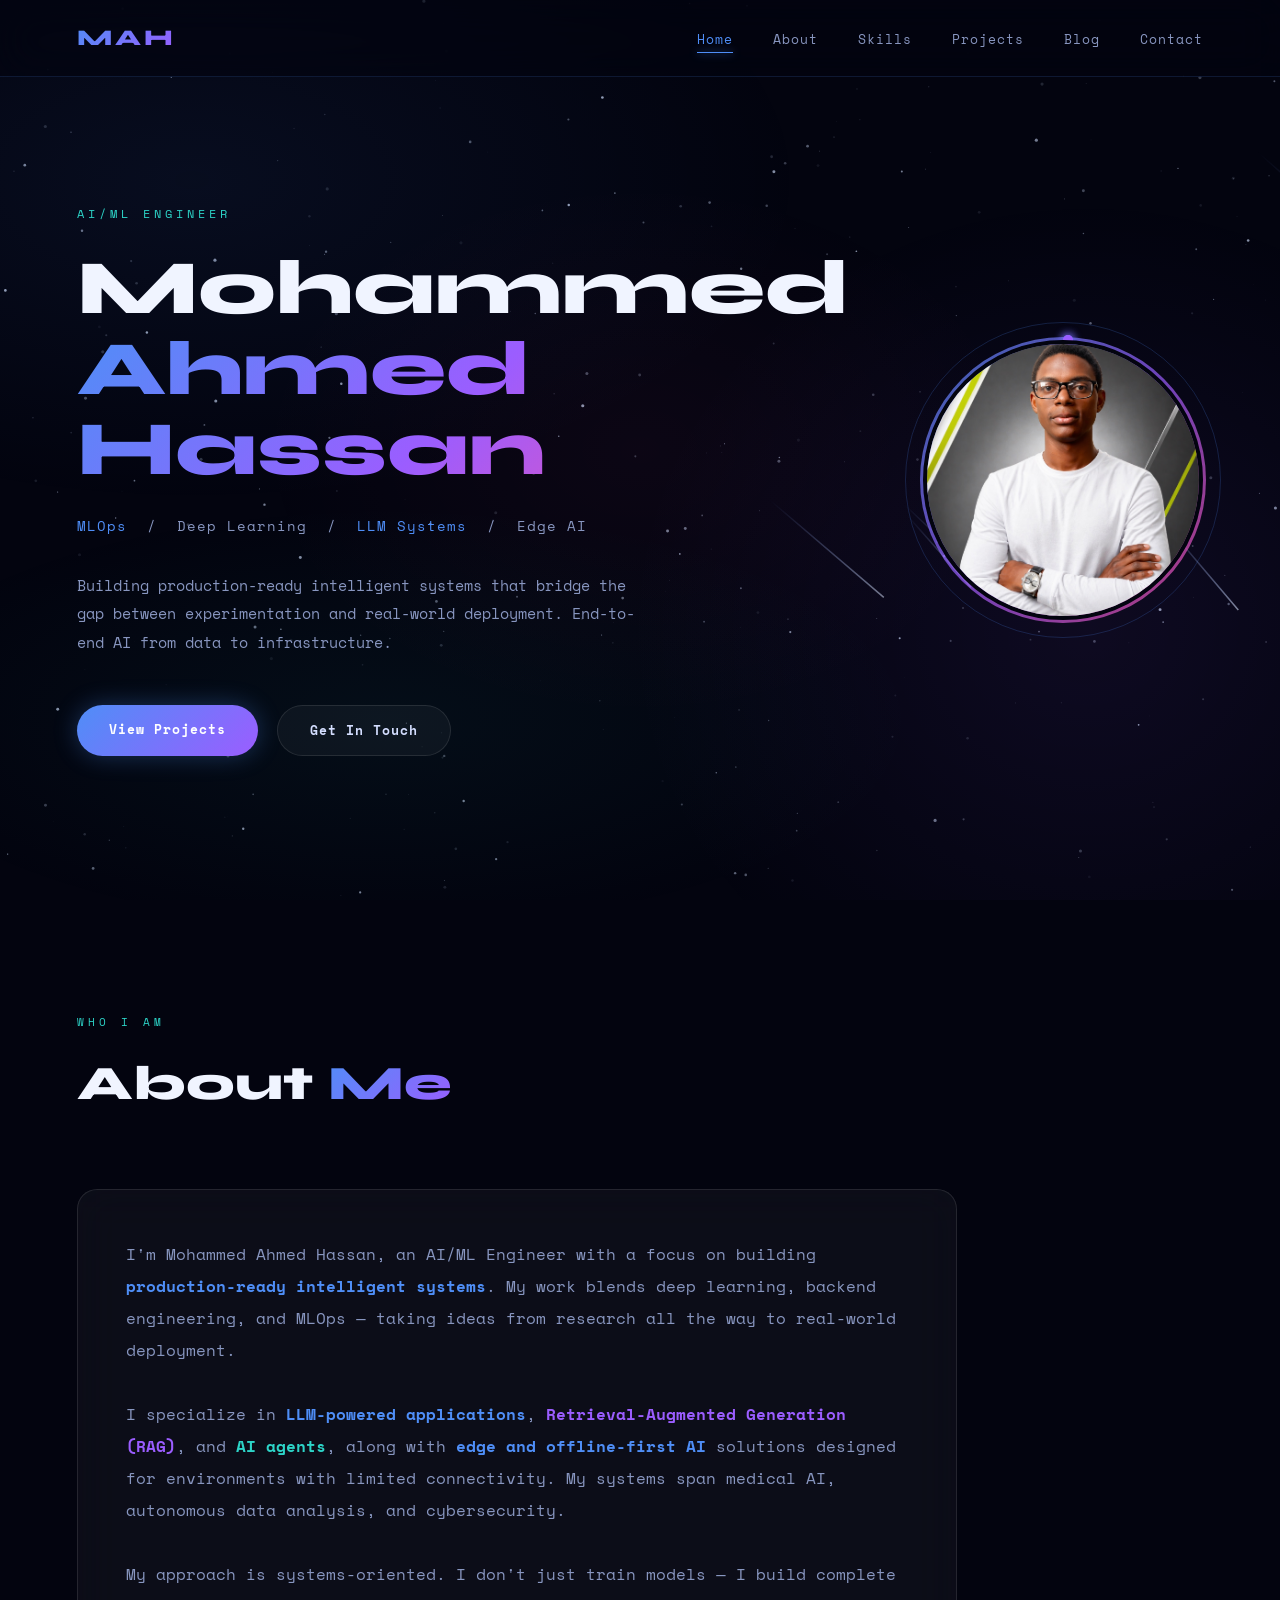
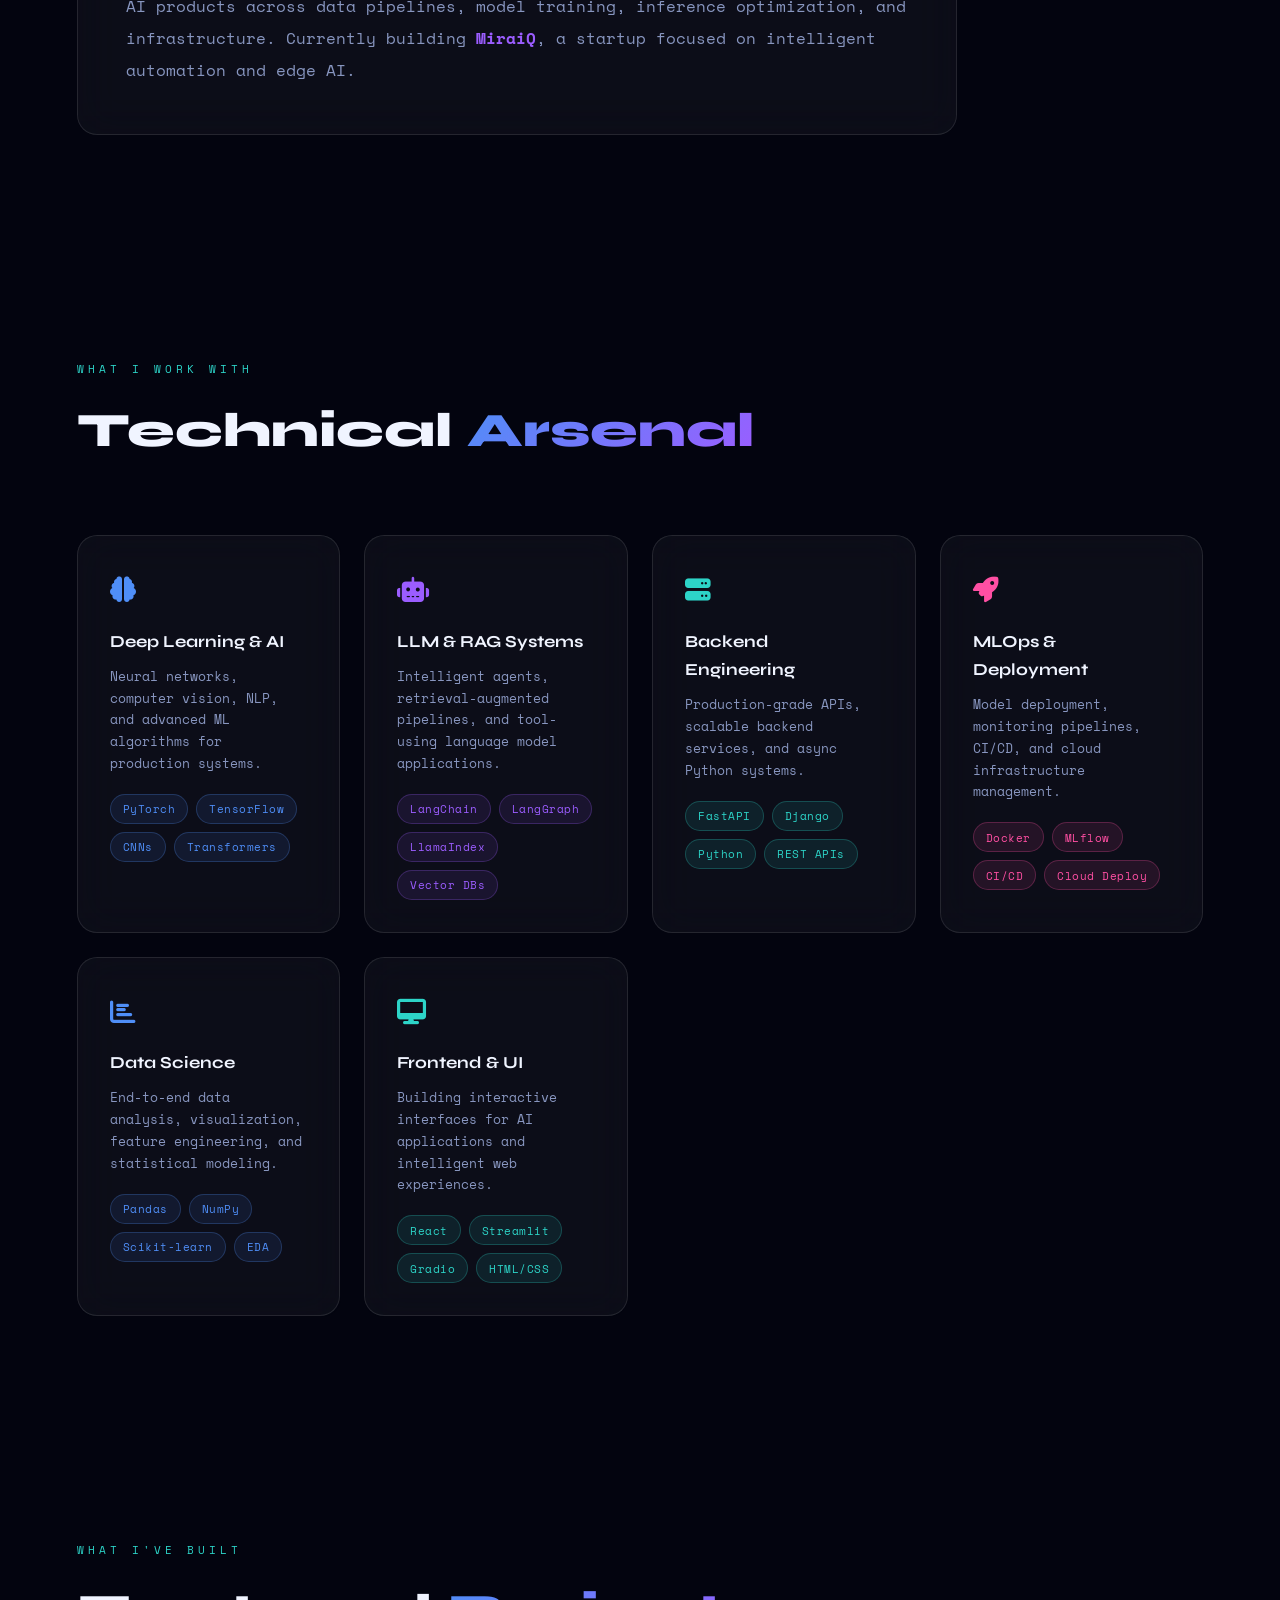
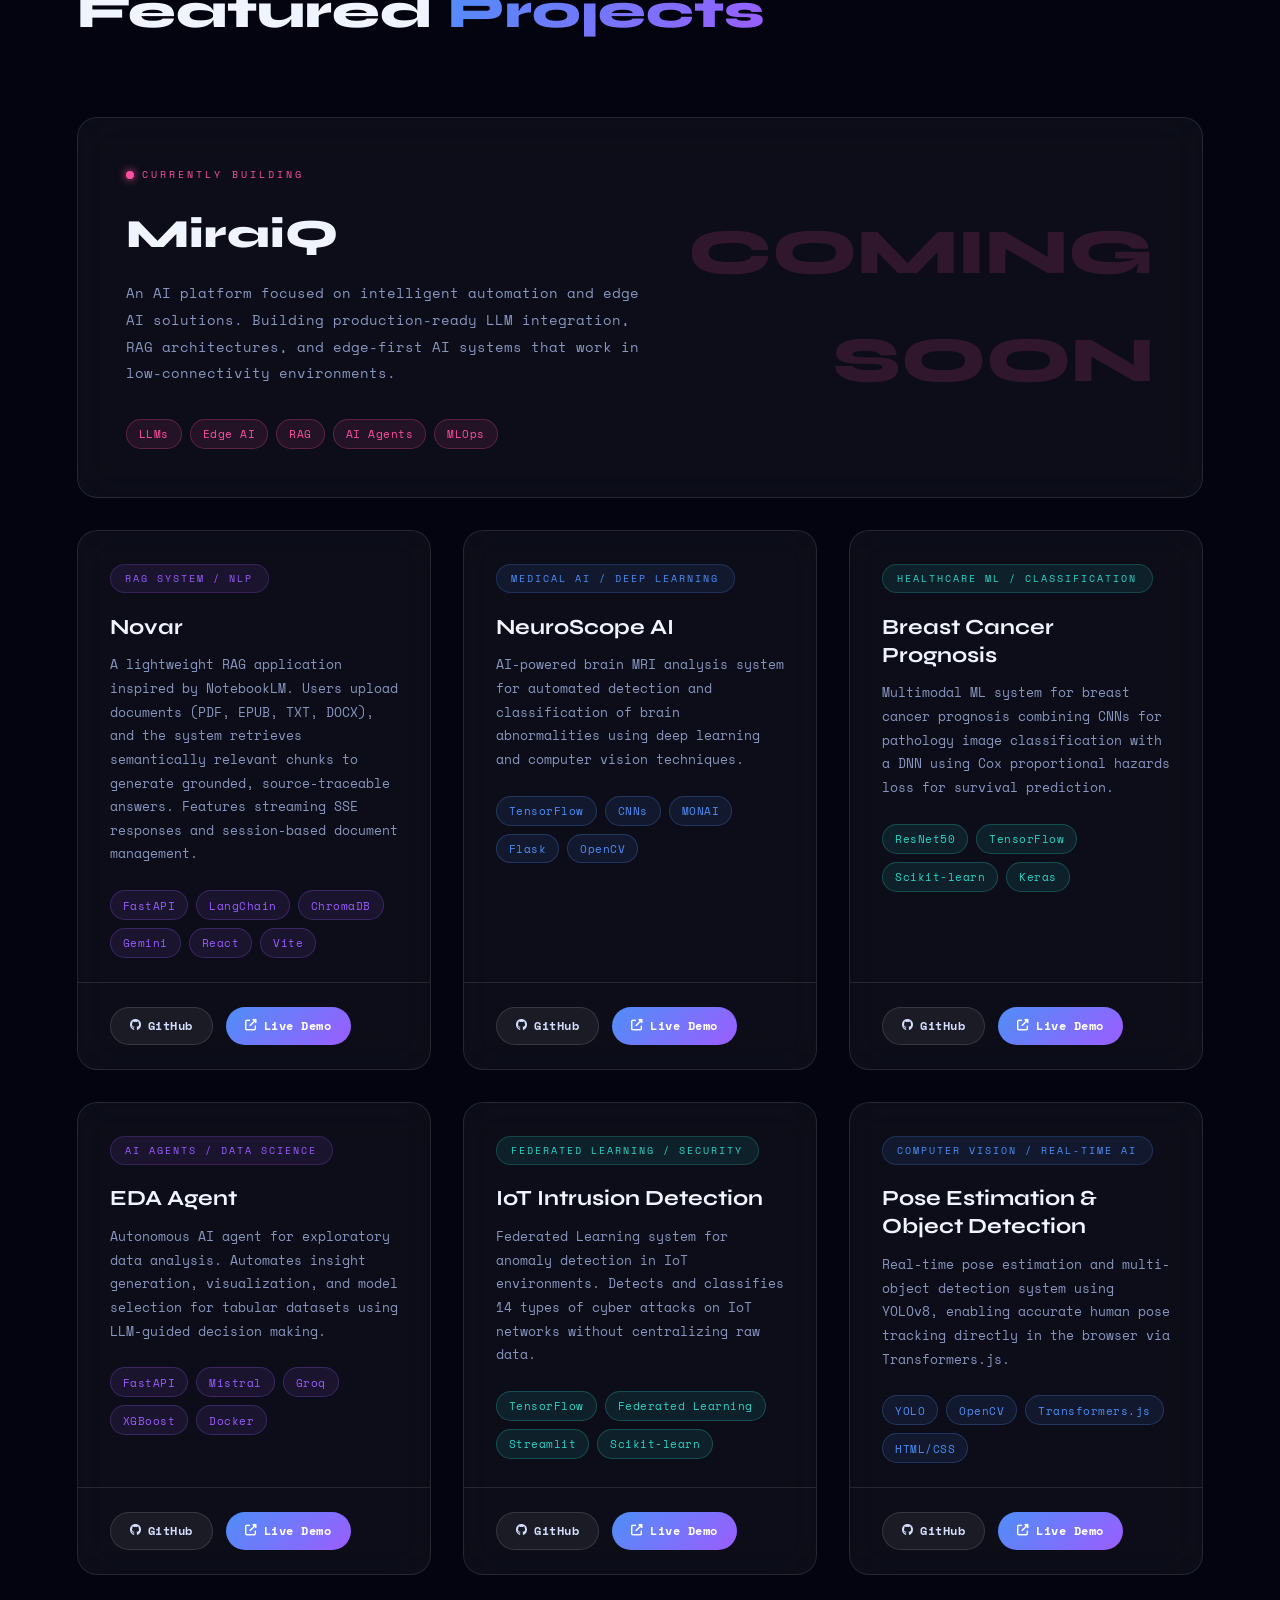
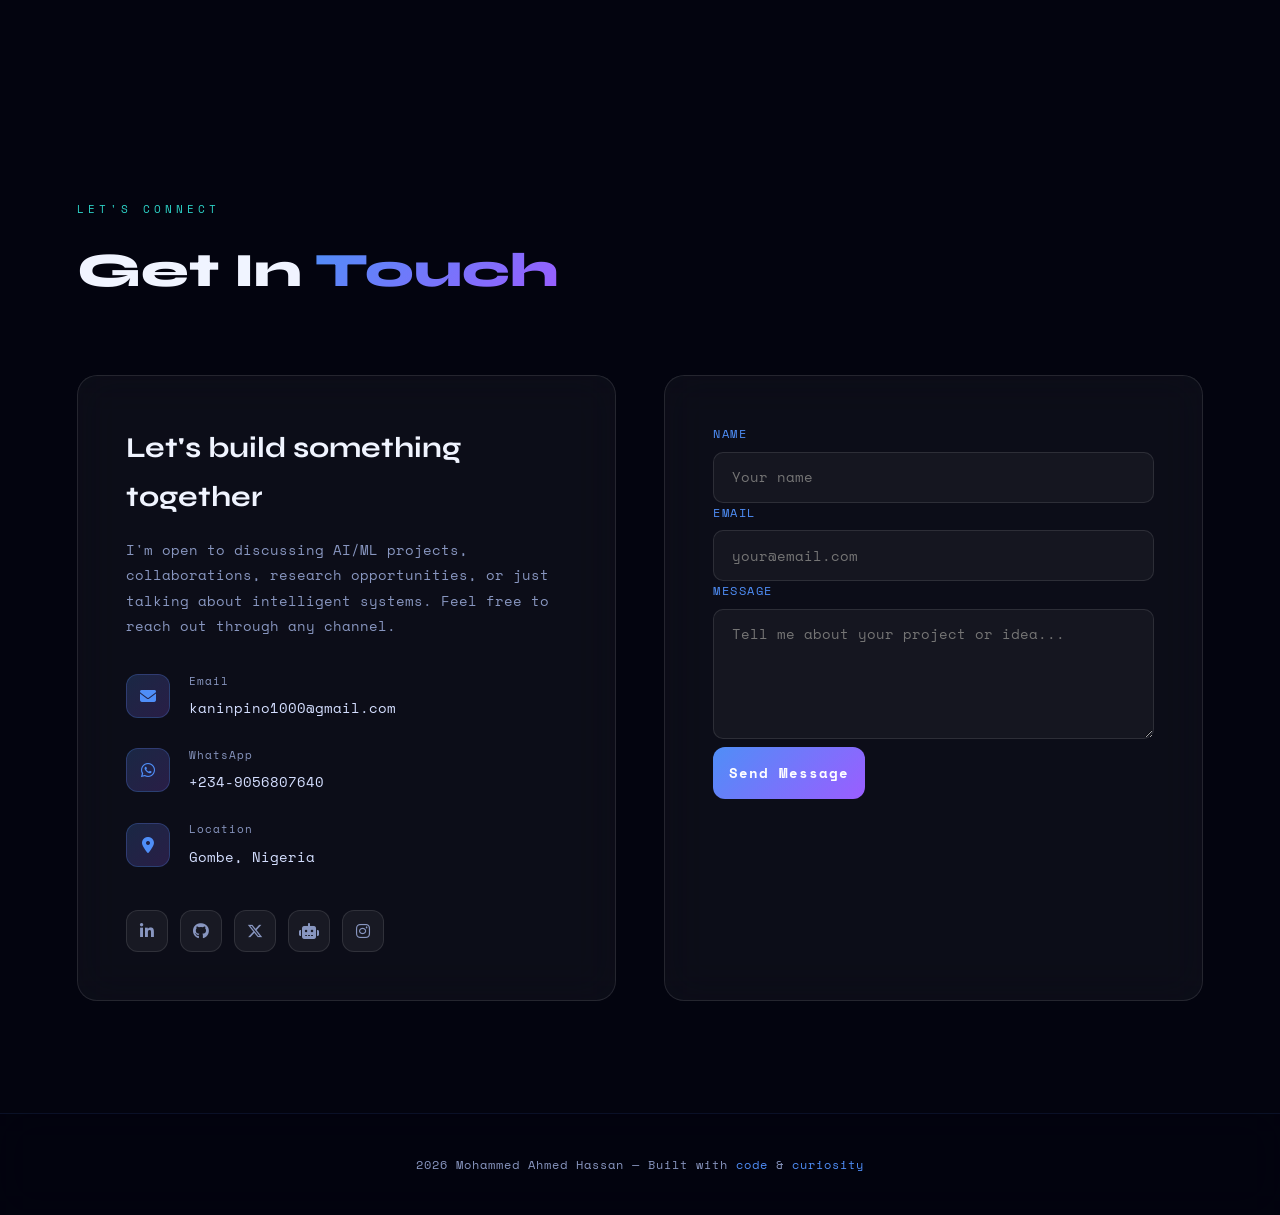
==== commit 8b041ac4: "Update index.html" ====
--- a/index.html
+++ b/index.html
@@ -342,7 +342,7 @@
                     </div>
 
                     <div class="socials">
-                        <a href="https://linkedin.com/in/mohammed-ahmed-hassan" target="_blank" class="social-btn" title="LinkedIn"><i class="fab fa-linkedin-in"></i></a>
+                        <a href="https://www.linkedin.com/in/mohammedah10?" target="_blank" class="social-btn" title="LinkedIn"><i class="fab fa-linkedin-in"></i></a>
                         <a href="https://github.com/MohammedAH10" target="_blank" class="social-btn" title="GitHub"><i class="fab fa-github"></i></a>
                         <a href="https://x.com/MohammedAH70" target="_blank" class="social-btn" title="X (Twitter)"><i class="fab fa-x-twitter"></i></a>
                         <a href="https://huggingface.co/MohammedAH" target="_blank" class="social-btn" title="HuggingFace"><i class="fas fa-robot"></i></a>
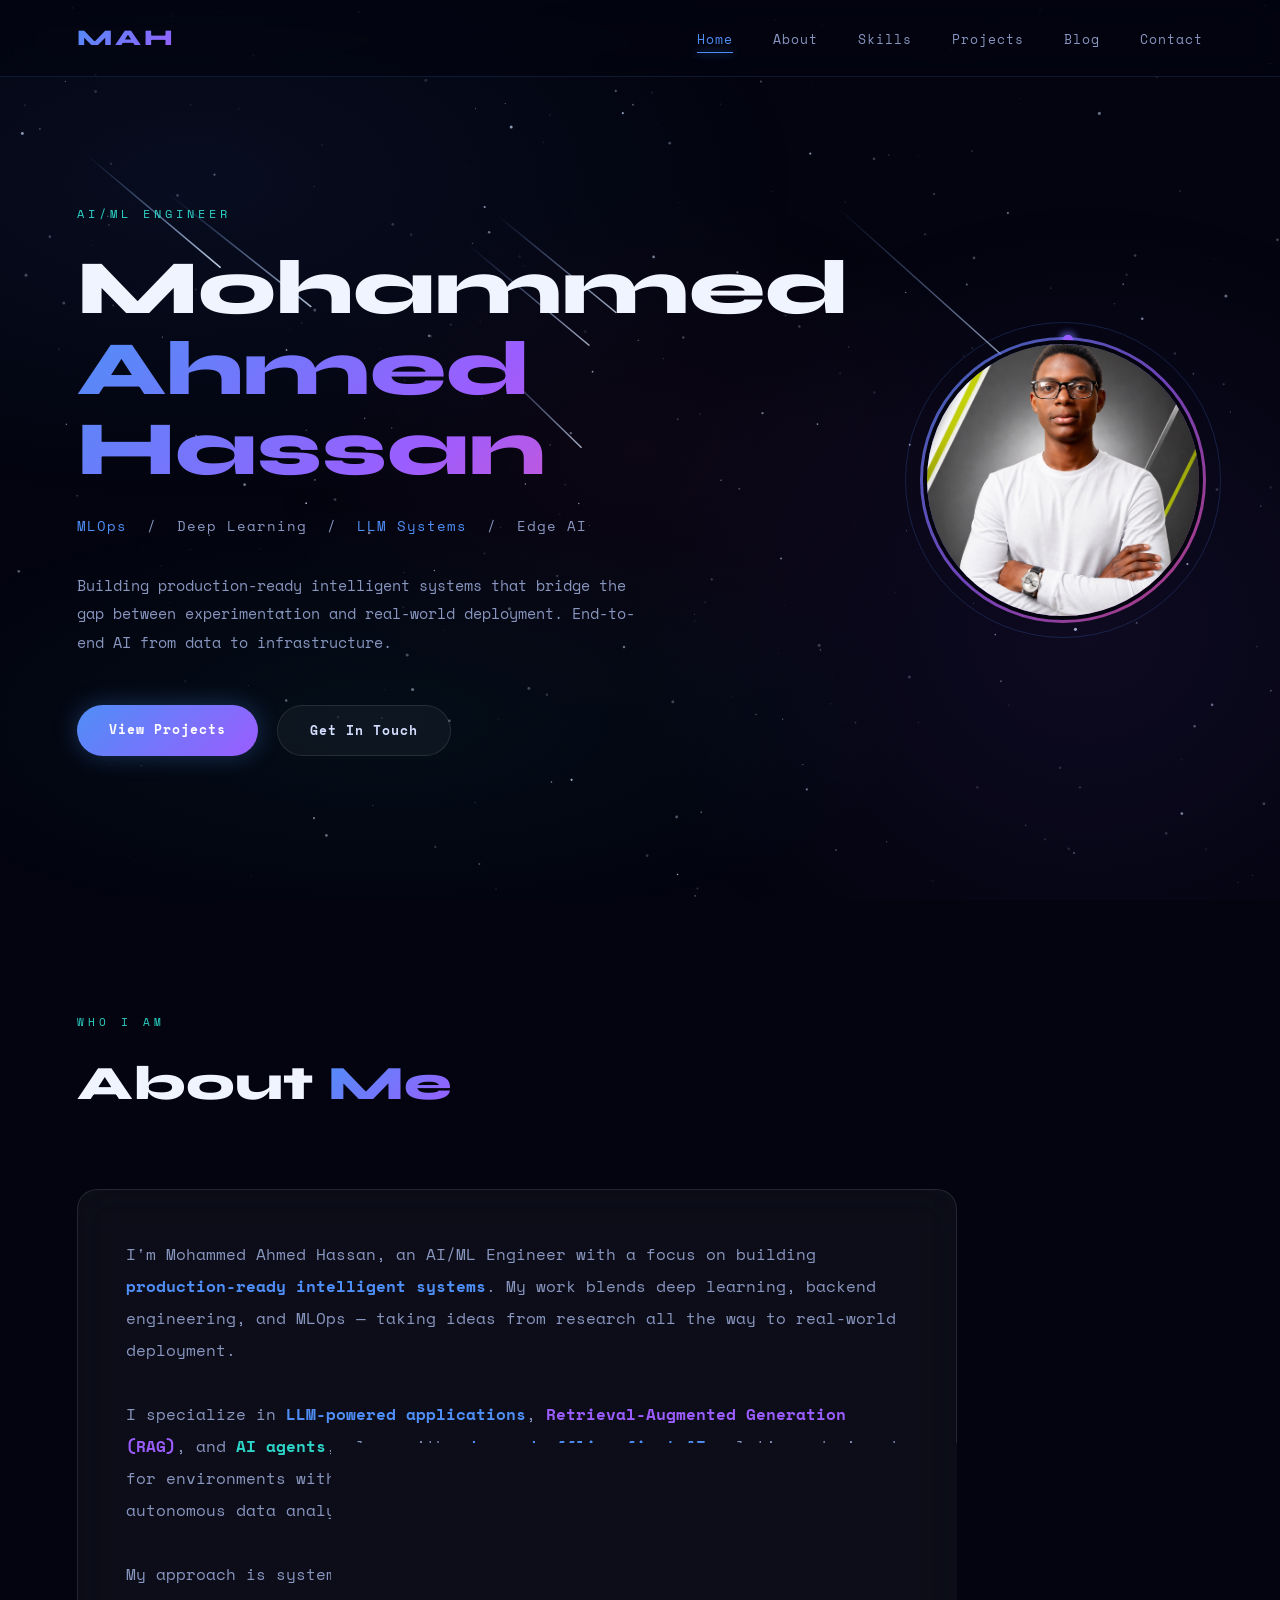
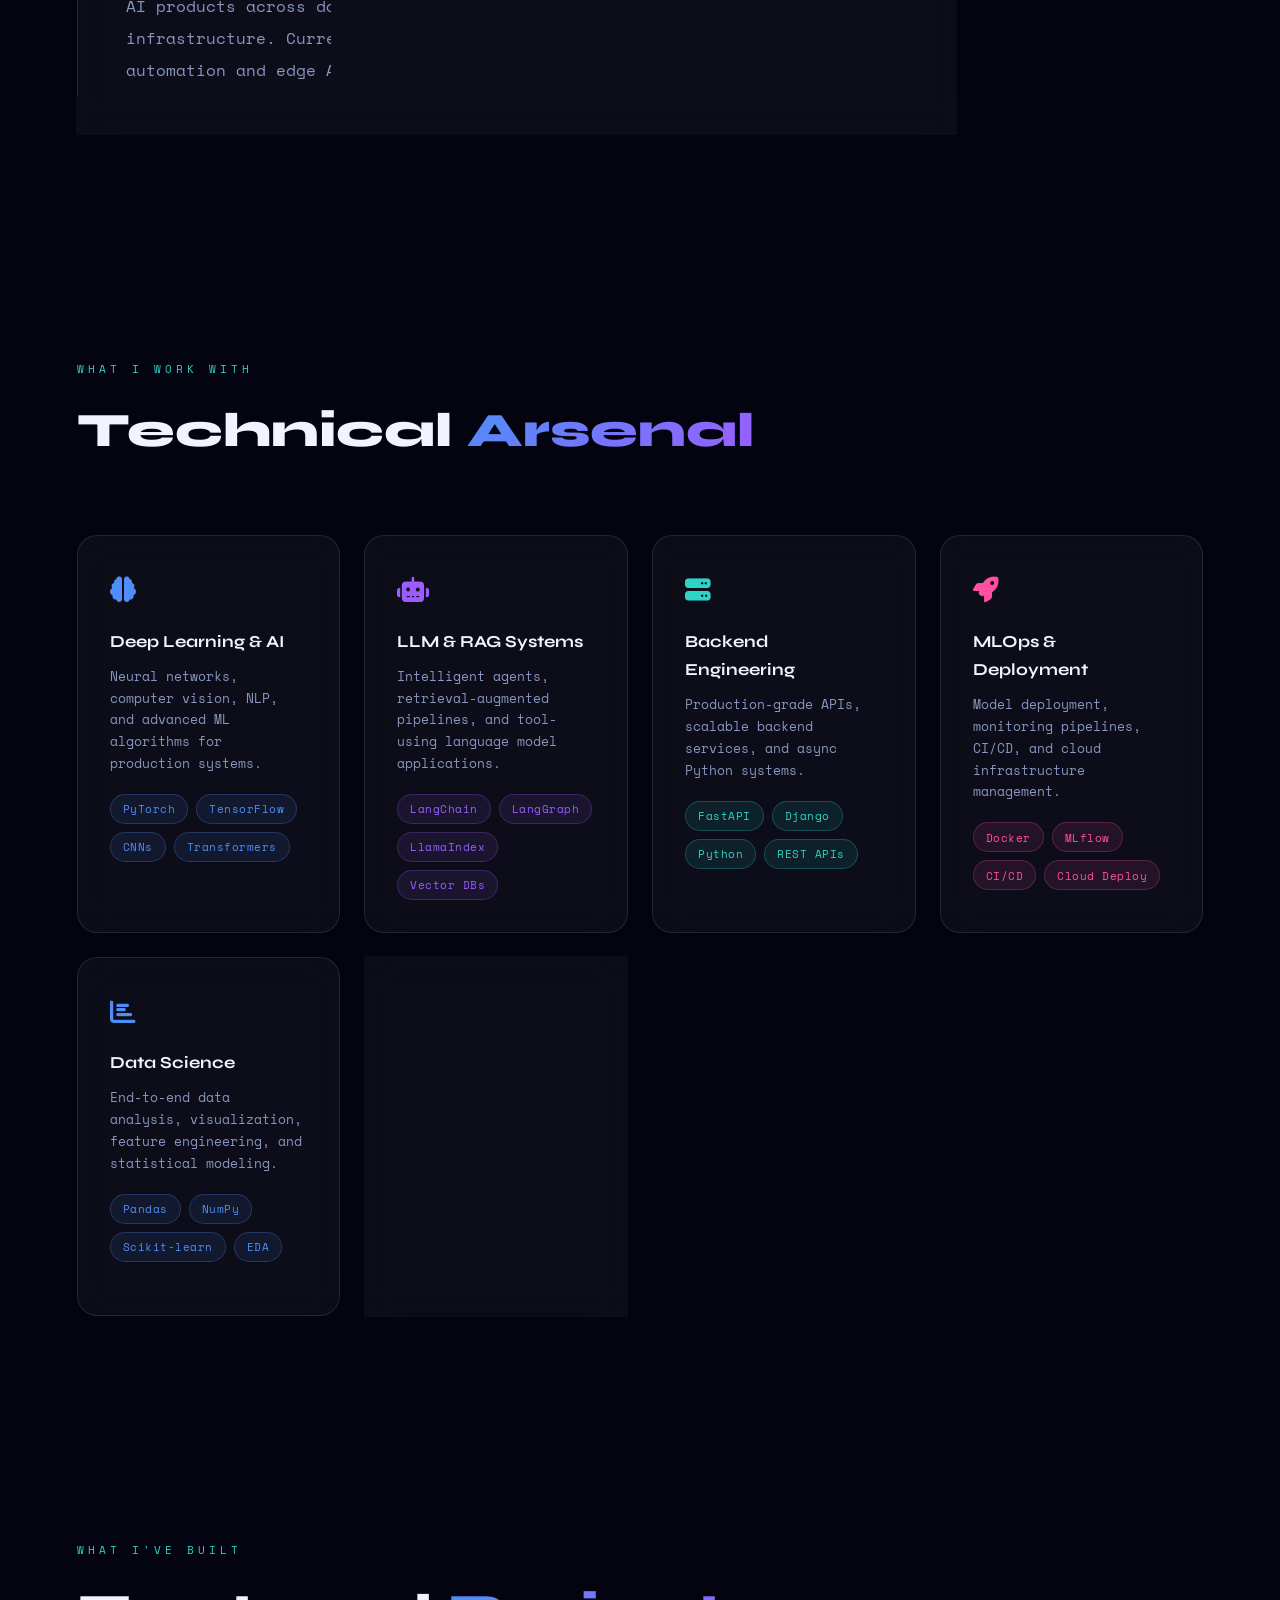
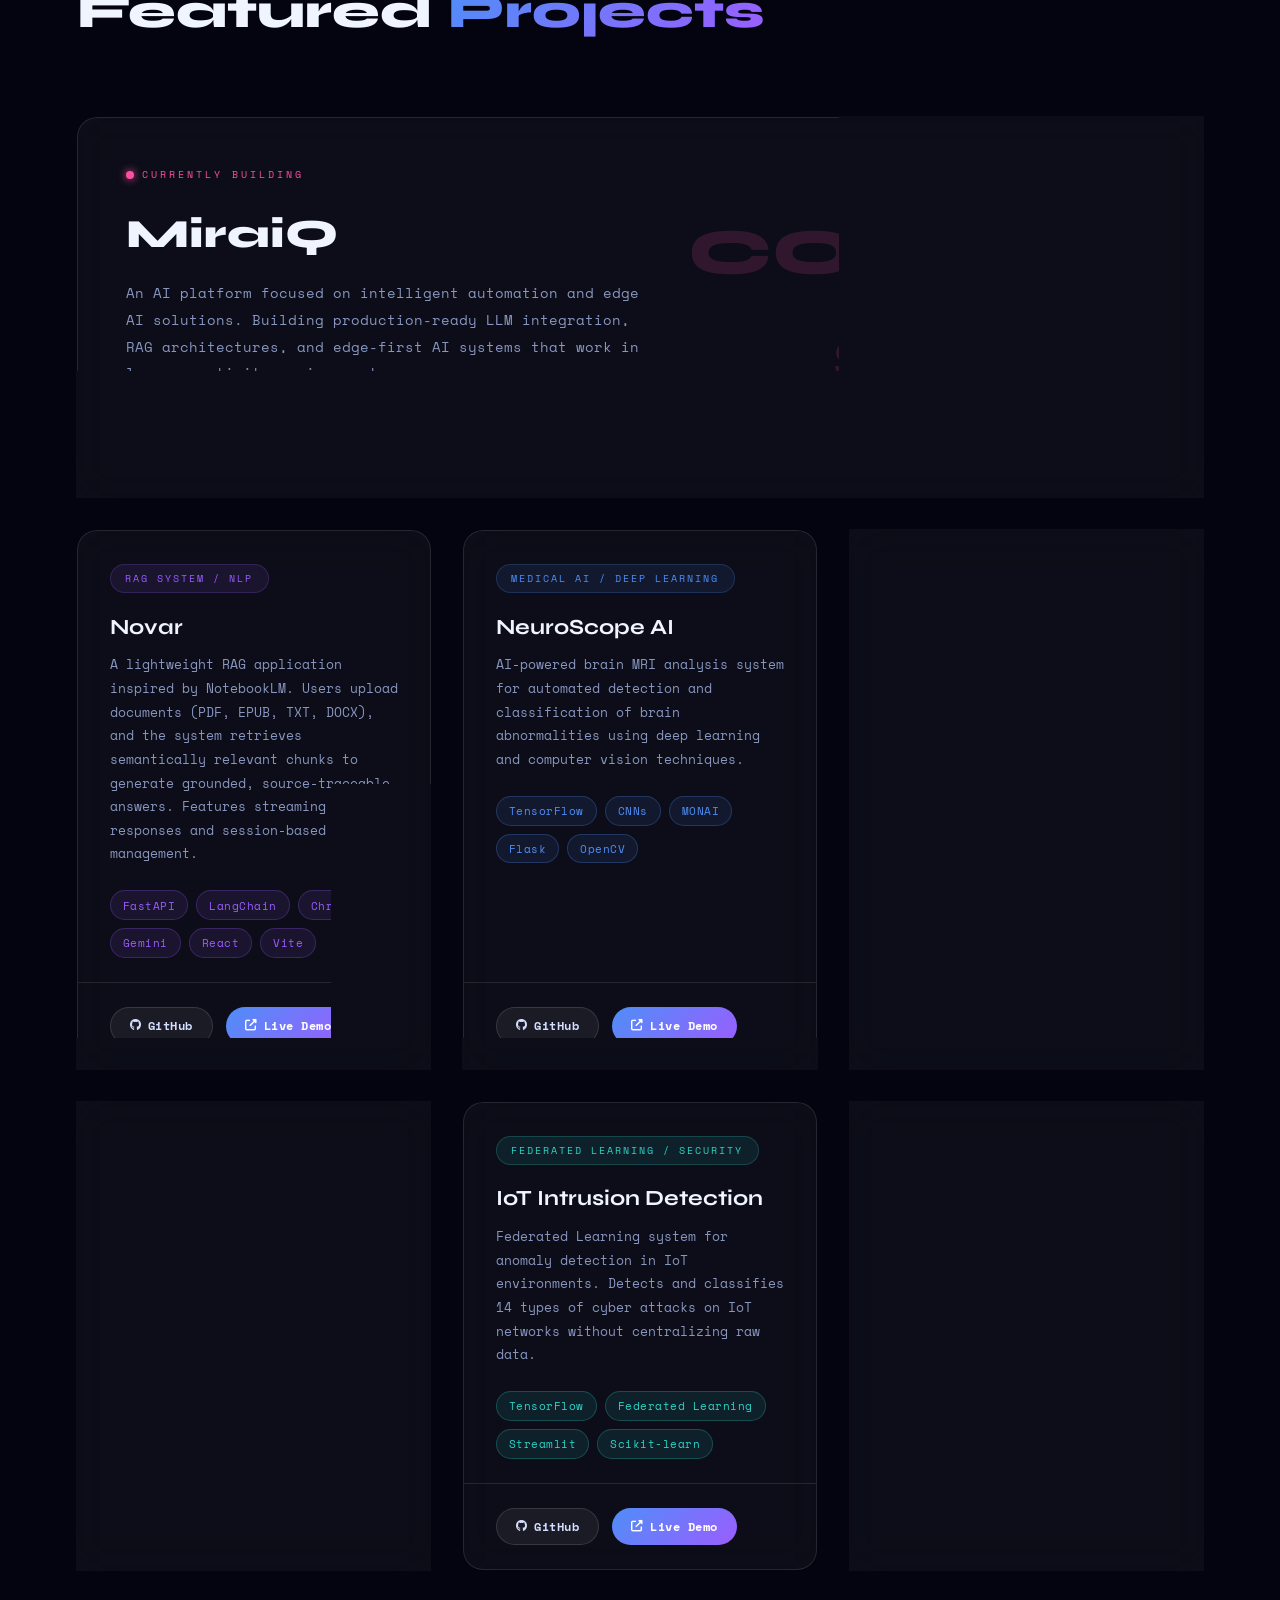
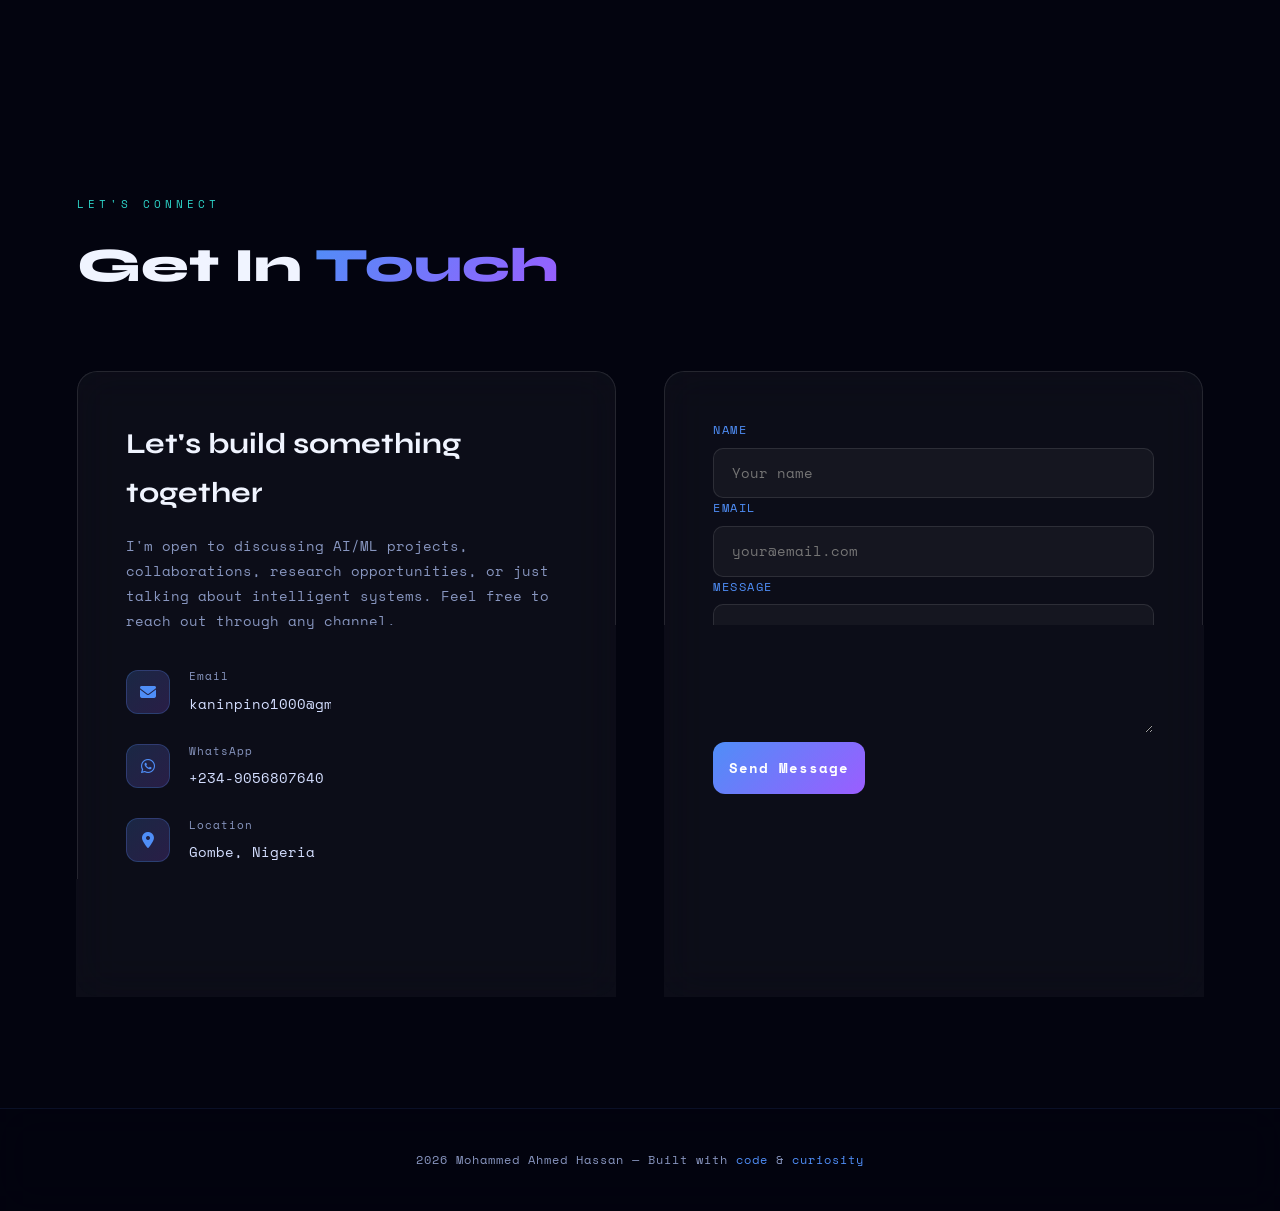
==== commit d506249d: "Update project details for Lyra Content Agent" ====
--- a/index.html
+++ b/index.html
@@ -289,19 +289,20 @@
                 <!-- Pose Estimation -->
                 <div class="glass project-card reveal">
                     <div class="project-top">
-                        <span class="project-badge">Computer Vision / Real-time AI</span>
-                        <h3>Pose Estimation & Object Detection</h3>
-                        <p>Real-time pose estimation and multi-object detection system using YOLOv8, enabling accurate human pose tracking directly in the browser via Transformers.js.</p>
-                        <div class="tags">
-                            <span class="tag">YOLO</span>
-                            <span class="tag">OpenCV</span>
-                            <span class="tag">Transformers.js</span>
-                            <span class="tag">HTML/CSS</span>
-                        </div>
-                    </div>
-                    <div class="project-bottom">
-                        <a href="https://huggingface.co/spaces/MohammedAH/Yolov-26/tree/main" target="_blank" class="proj-link github"><i class="fab fa-github"></i> GitHub</a>
-                        <a href="https://huggingface.co/spaces/MohammedAH/Yolov-26" target="_blank" class="proj-link demo"><i class="fas fa-external-link-alt"></i> Live Demo</a>
+                        <span class="project-badge">AI-Agent / OpenAI</span>
+                        <h3>Lyra Content Agent</h3>
+                        <p>Real Time OpenAI powered social media content creation AI Agent, Create, Schedule and Post Contents</p>
+                        <div class="tags">
+                            <span class="tag">OpenAI</span>
+                            <span class="tag">React</span>
+                            <span class="tag">ExpressJS</span>
+                            <span class="tag">AI Agent</span>
+                        </div>
+                    </div>
+                    <div class="project-bottom">
+                        <a href="https://github.com/MohammedAH10/Lyra-Content-Agent" target="_blank" class="proj-link github"><i class="fab fa-github"></i> GitHub</a>
+                        <a href="https://lyra-content-agent-28sq.vercel.app" target="_blank" class="proj-link demo"><i class="fas fa-external-link-alt"></i> Live Demo</a>
+                        <a href="https://lyra-content-agent.vercel.app" target="_blank" class="proj-link demo"><i class="fas fa-external-link-alt"></i> Live API</a>
                     </div>
                 </div>
 
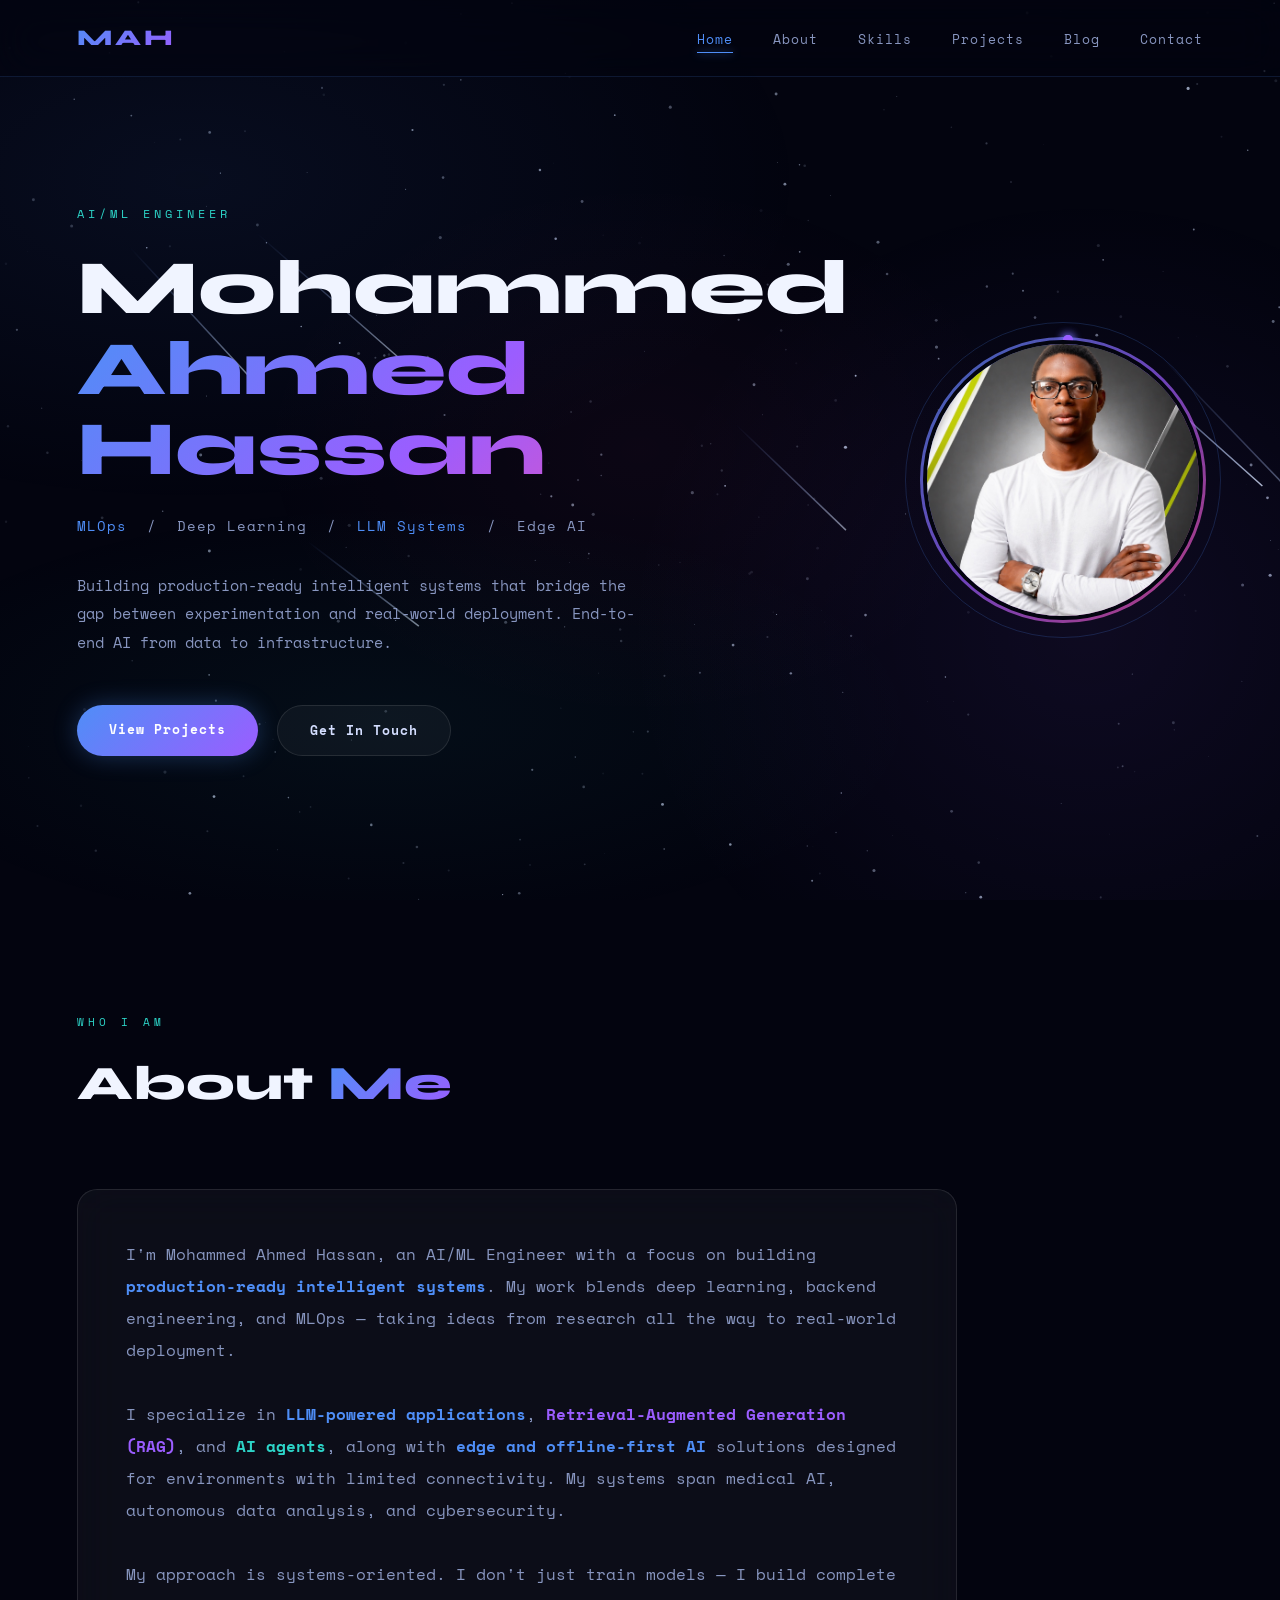
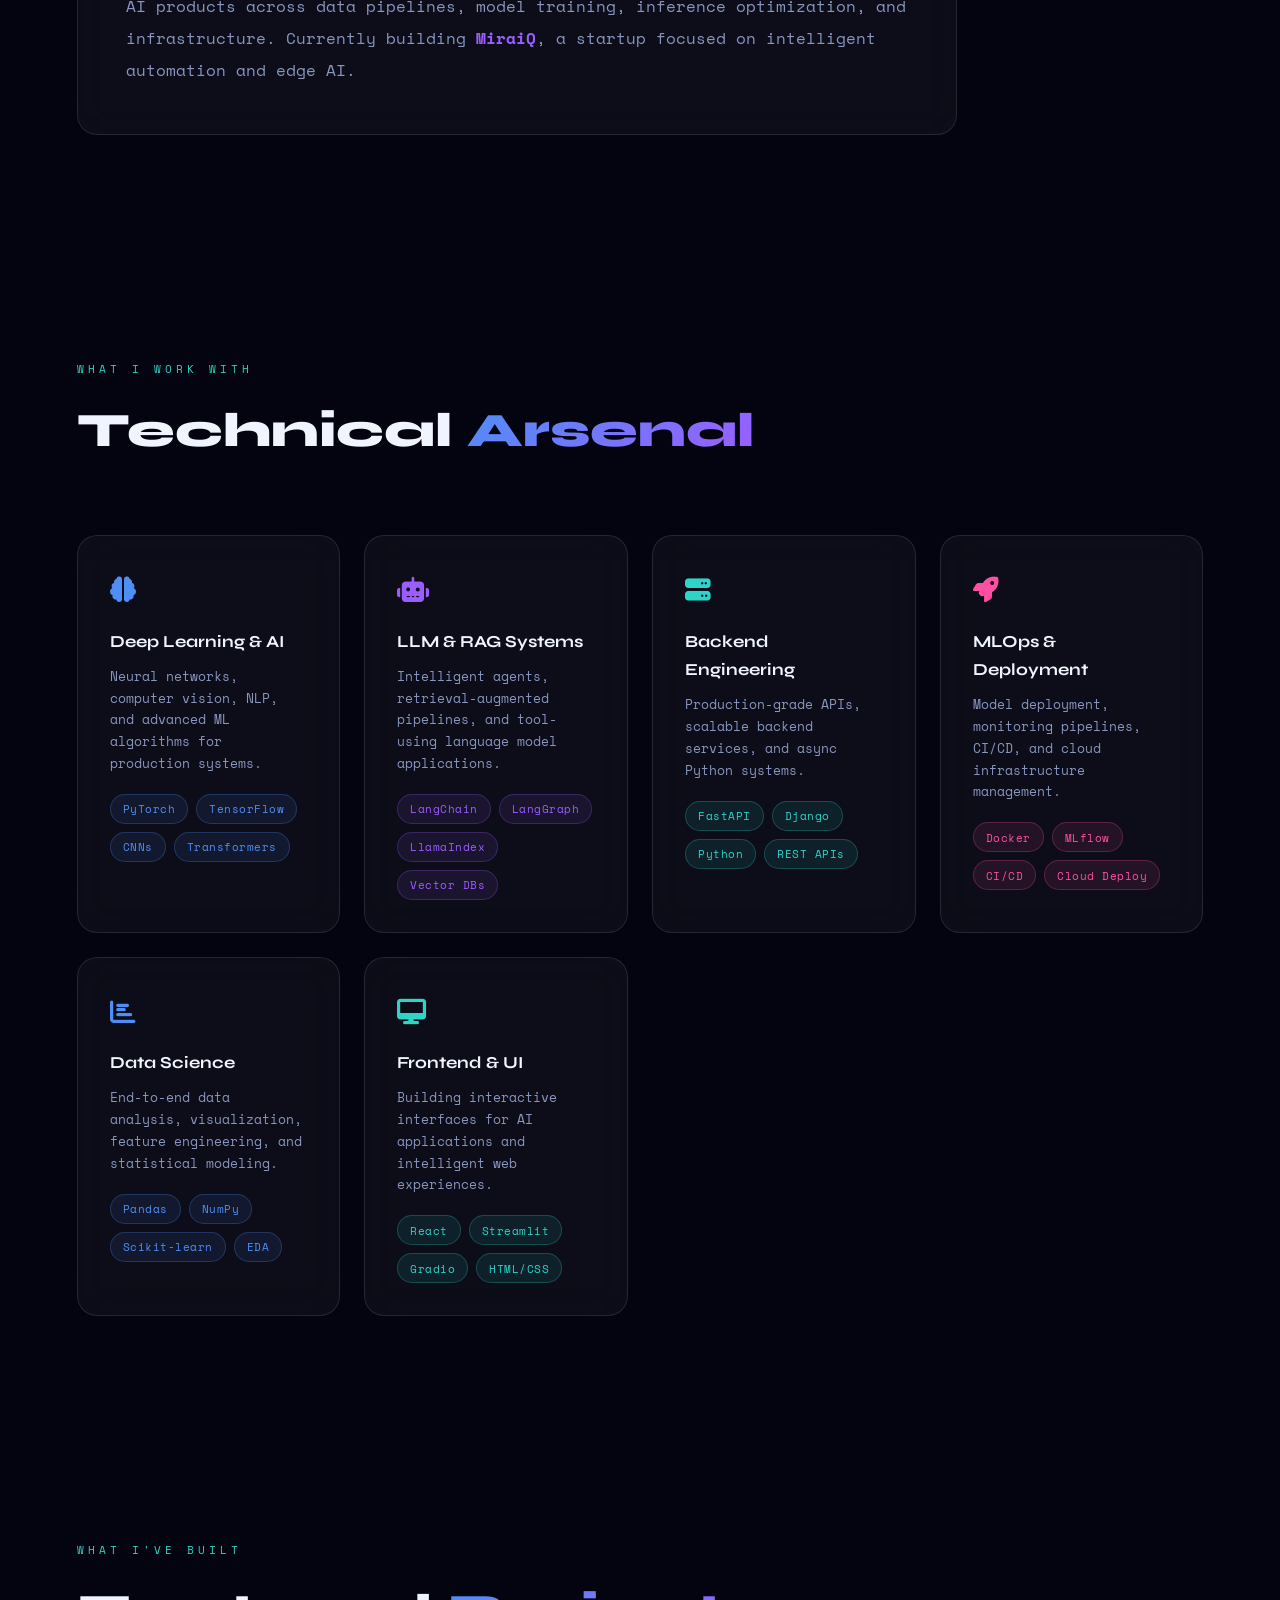
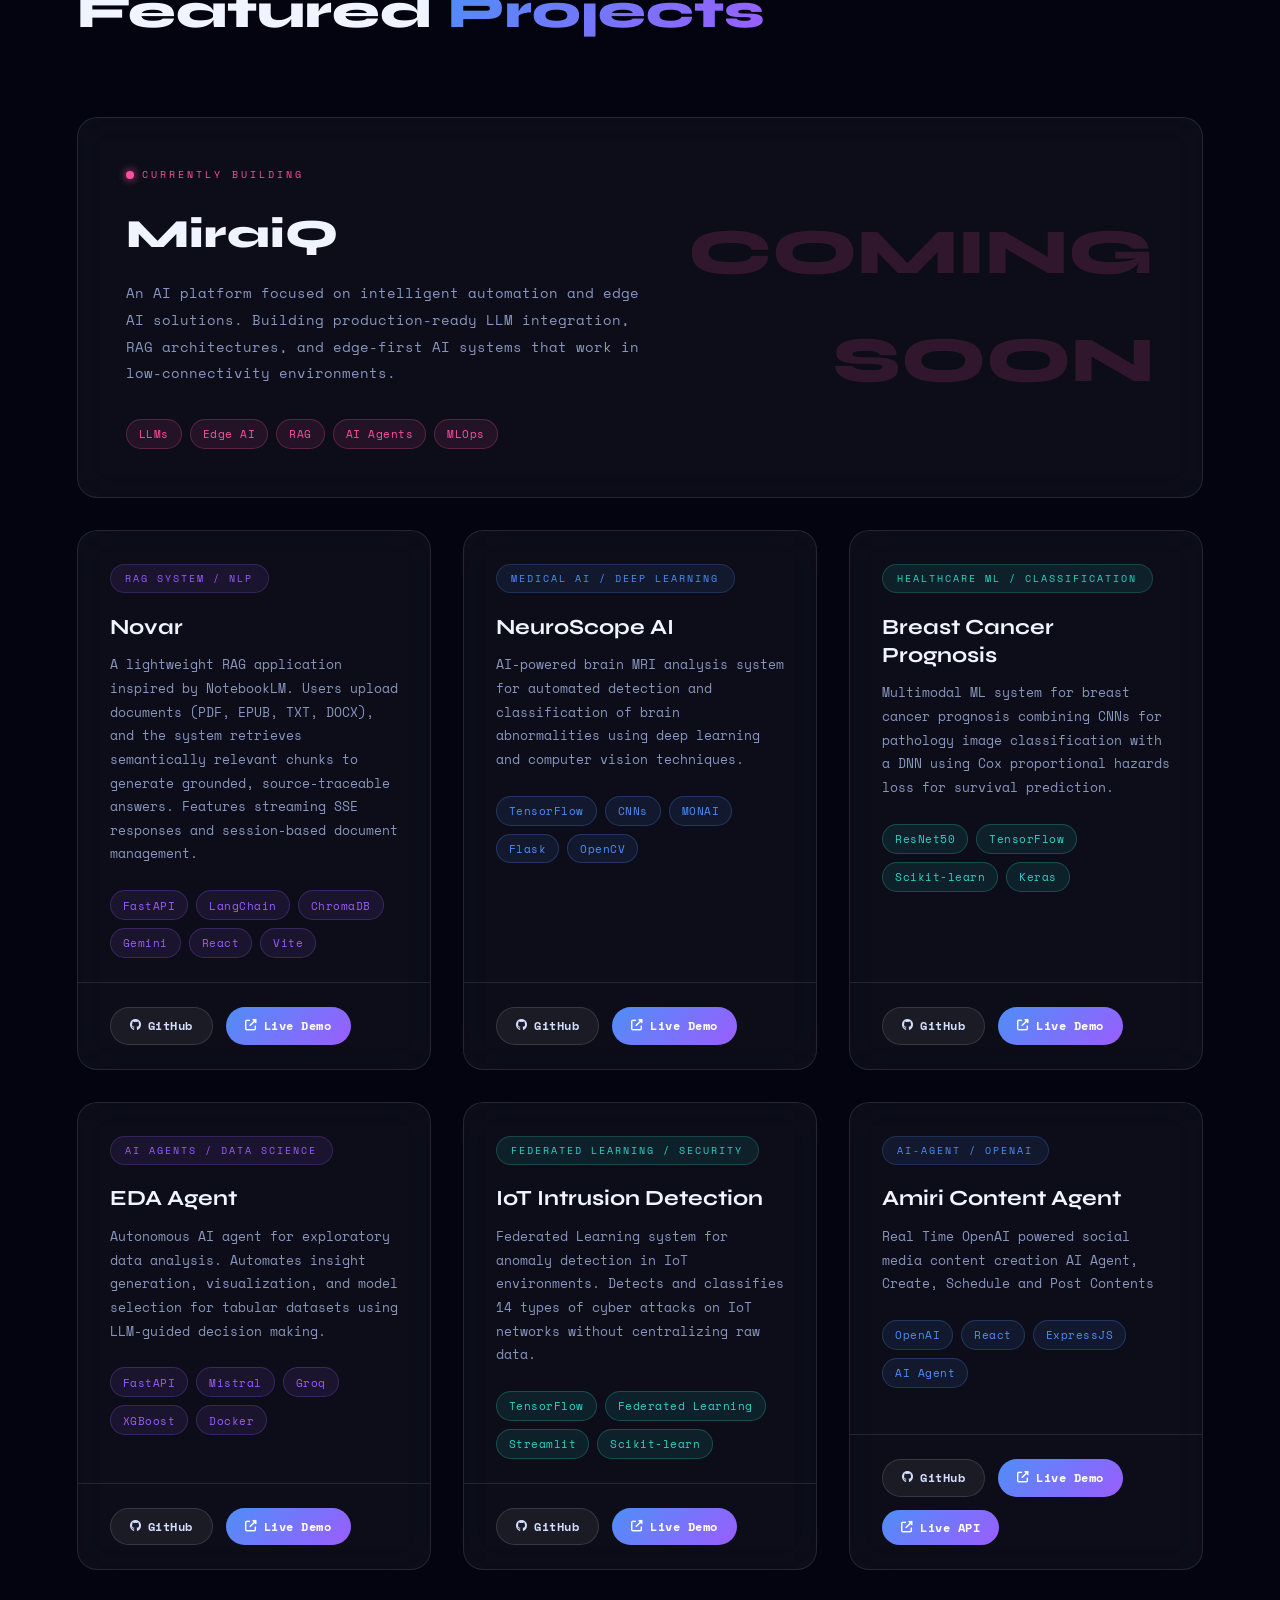
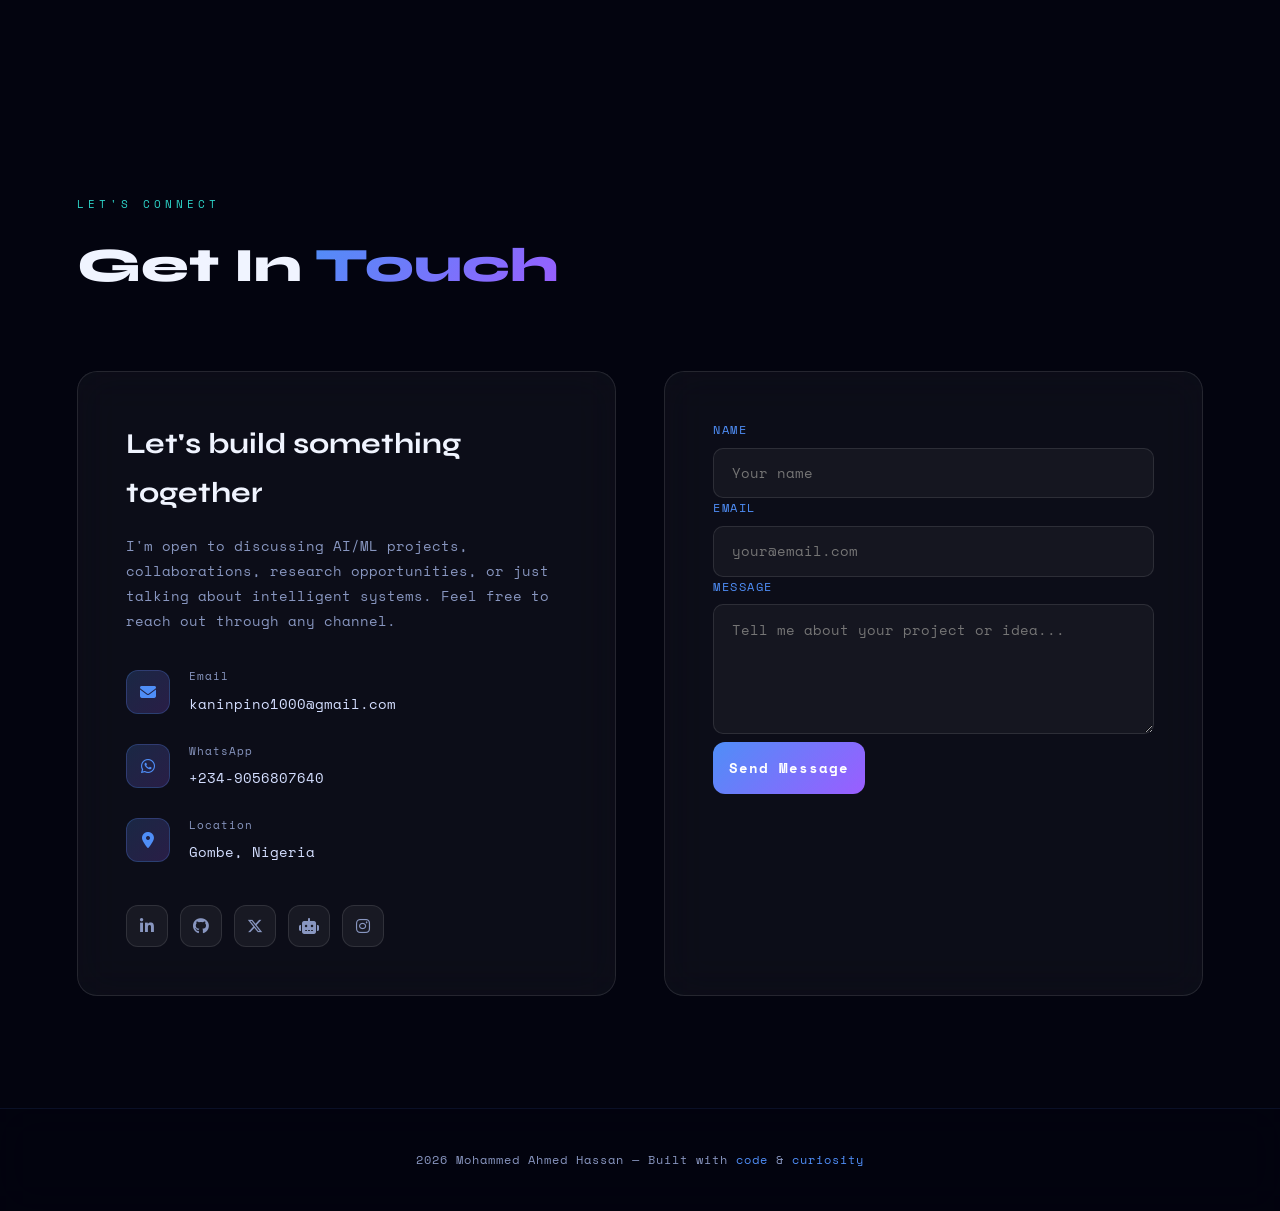
==== commit a3a86dfc: "Update index.html" ====
--- a/index.html
+++ b/index.html
@@ -286,11 +286,11 @@
                     </div>
                 </div>
 
-                <!-- Pose Estimation -->
+                <!-- Social media content agent -->
                 <div class="glass project-card reveal">
                     <div class="project-top">
                         <span class="project-badge">AI-Agent / OpenAI</span>
-                        <h3>Lyra Content Agent</h3>
+                        <h3>Amiri Content Agent</h3>
                         <p>Real Time OpenAI powered social media content creation AI Agent, Create, Schedule and Post Contents</p>
                         <div class="tags">
                             <span class="tag">OpenAI</span>
@@ -301,7 +301,7 @@
                     </div>
                     <div class="project-bottom">
                         <a href="https://github.com/MohammedAH10/Lyra-Content-Agent" target="_blank" class="proj-link github"><i class="fab fa-github"></i> GitHub</a>
-                        <a href="https://lyra-content-agent-28sq.vercel.app" target="_blank" class="proj-link demo"><i class="fas fa-external-link-alt"></i> Live Demo</a>
+                        <a href="https://amiri-content-agent.vercel.app" target="_blank" class="proj-link demo"><i class="fas fa-external-link-alt"></i> Live Demo</a>
                         <a href="https://lyra-content-agent.vercel.app" target="_blank" class="proj-link demo"><i class="fas fa-external-link-alt"></i> Live API</a>
                     </div>
                 </div>
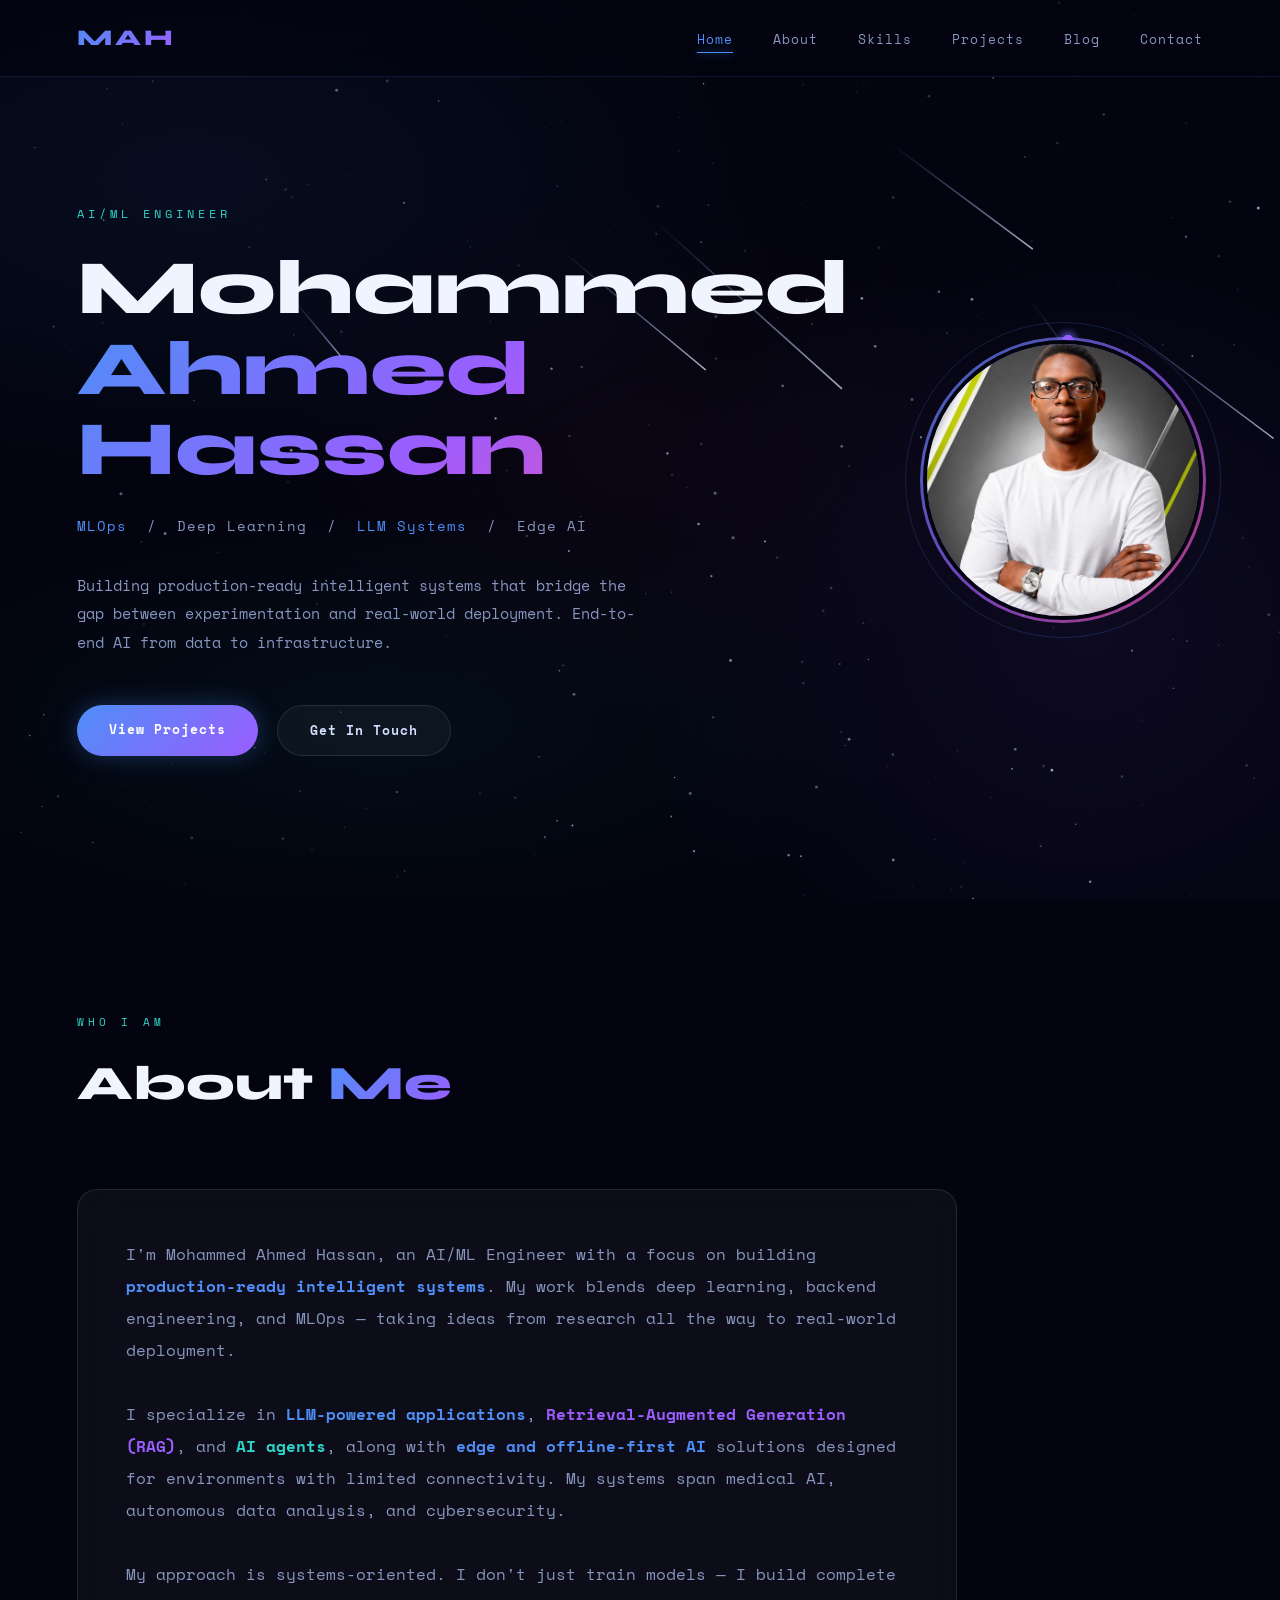
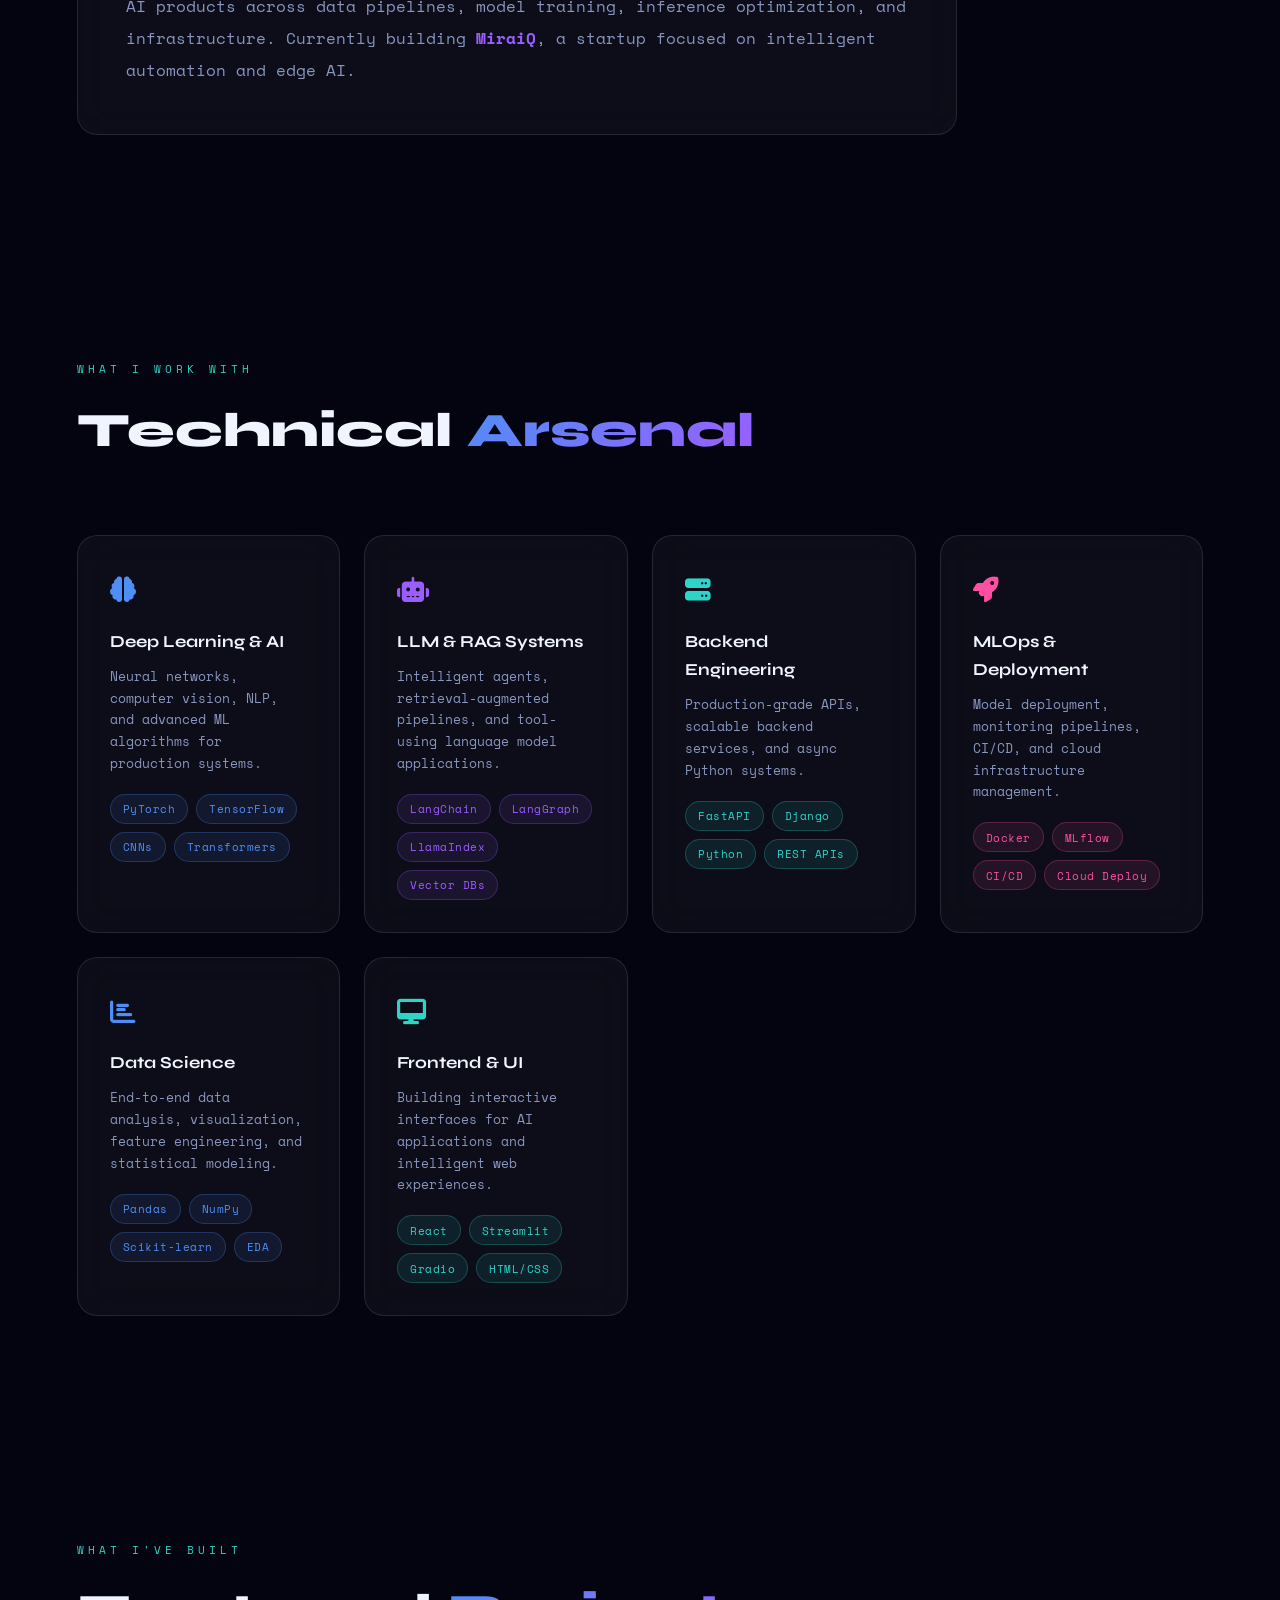
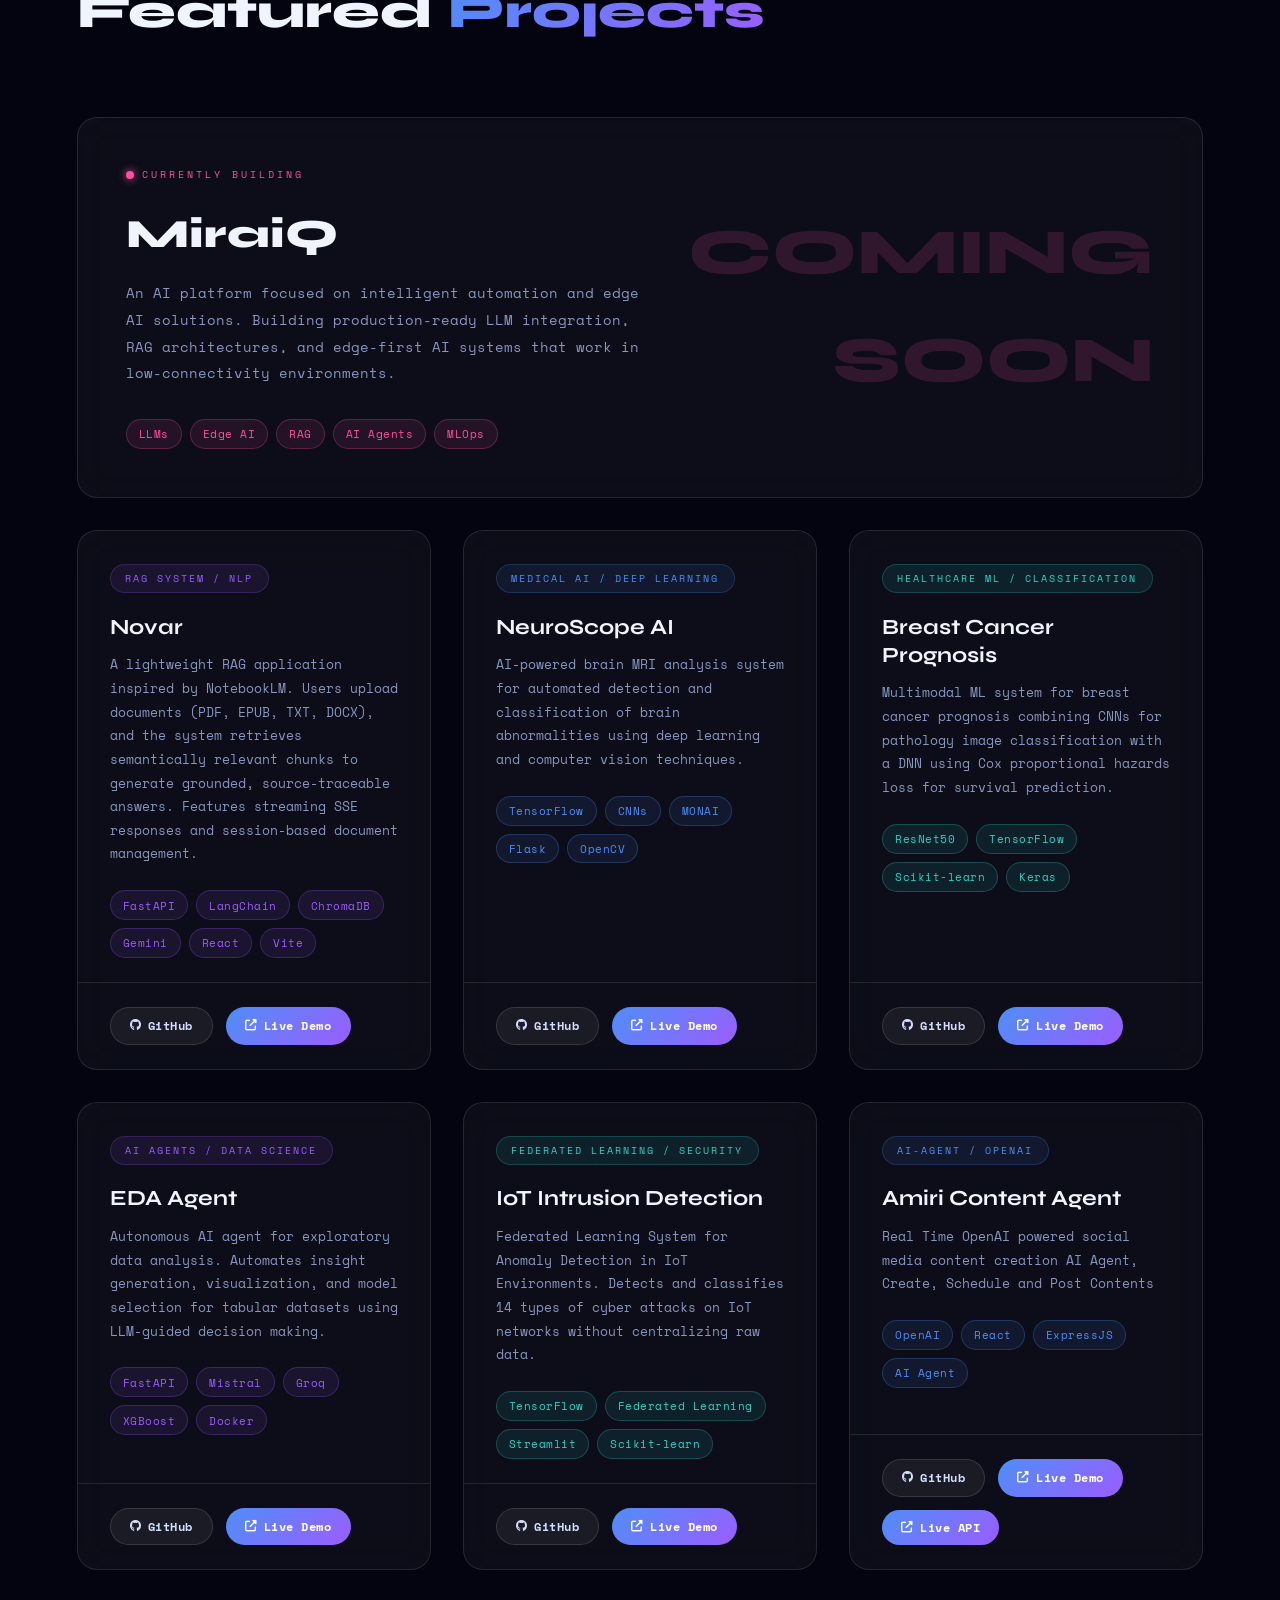
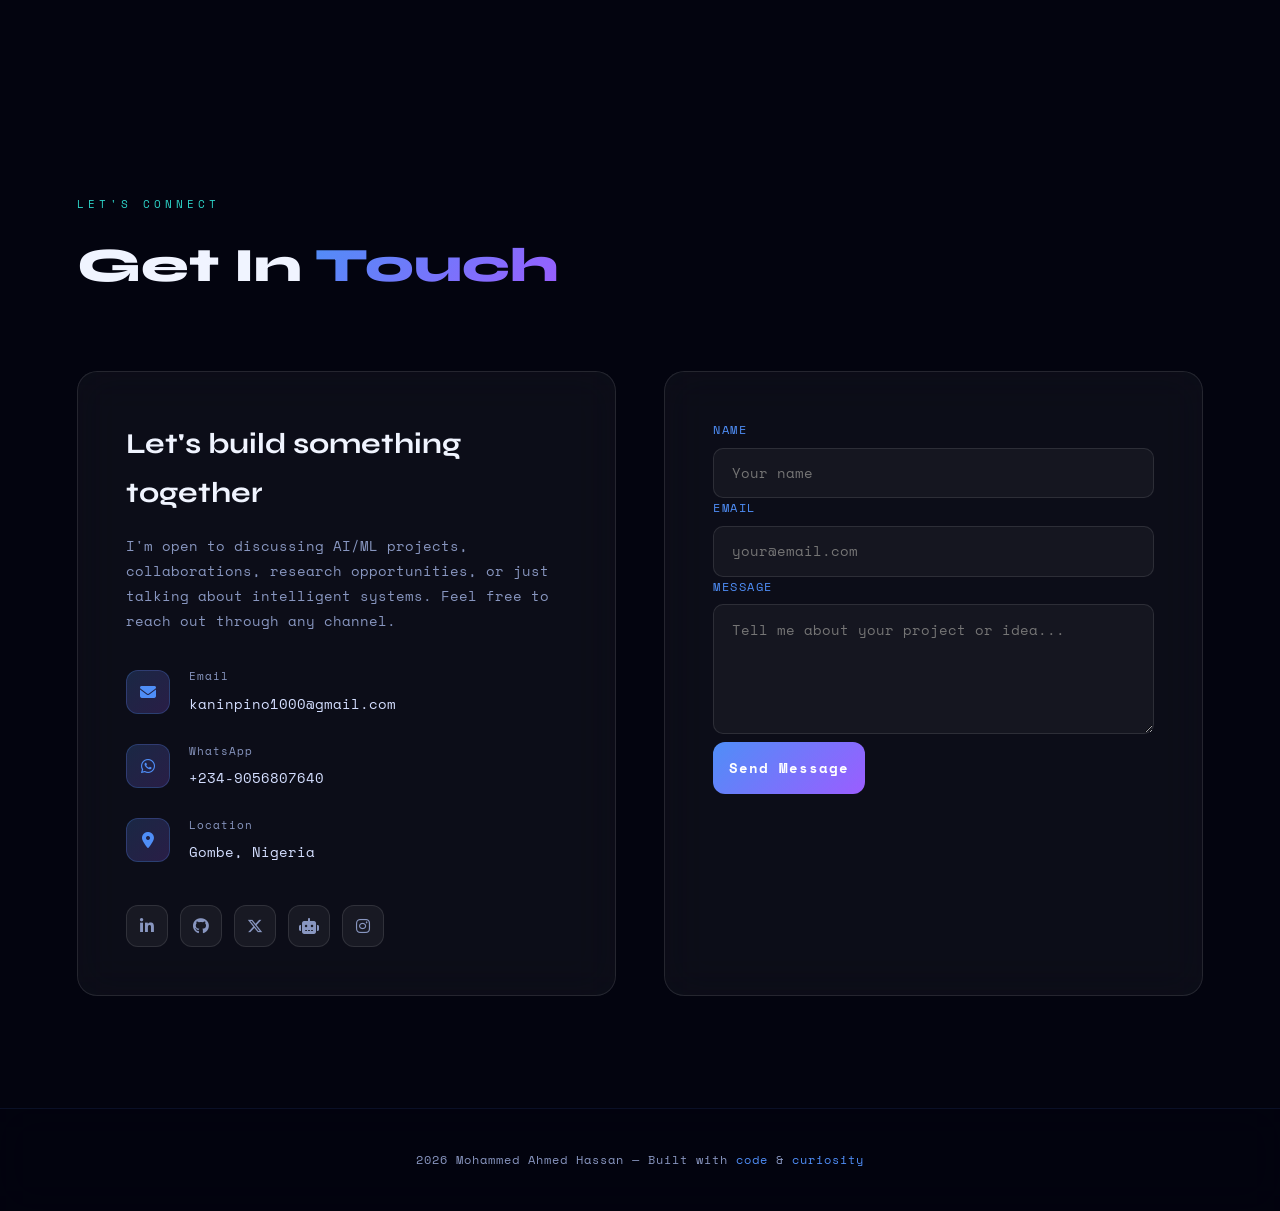
==== commit e595c58f: "Update index.html" ====
--- a/index.html
+++ b/index.html
@@ -272,7 +272,7 @@
                     <div class="project-top">
                         <span class="project-badge teal">Federated Learning / Security</span>
                         <h3>IoT Intrusion Detection</h3>
-                        <p>Federated Learning system for anomaly detection in IoT environments. Detects and classifies 14 types of cyber attacks on IoT networks without centralizing raw data.</p>
+                        <p>Federated Learning System for Anomaly Detection in IoT Environments. Detects and classifies 14 types of cyber attacks on IoT networks without centralizing raw data.</p>
                         <div class="tags">
                             <span class="tag teal">TensorFlow</span>
                             <span class="tag teal">Federated Learning</span>
